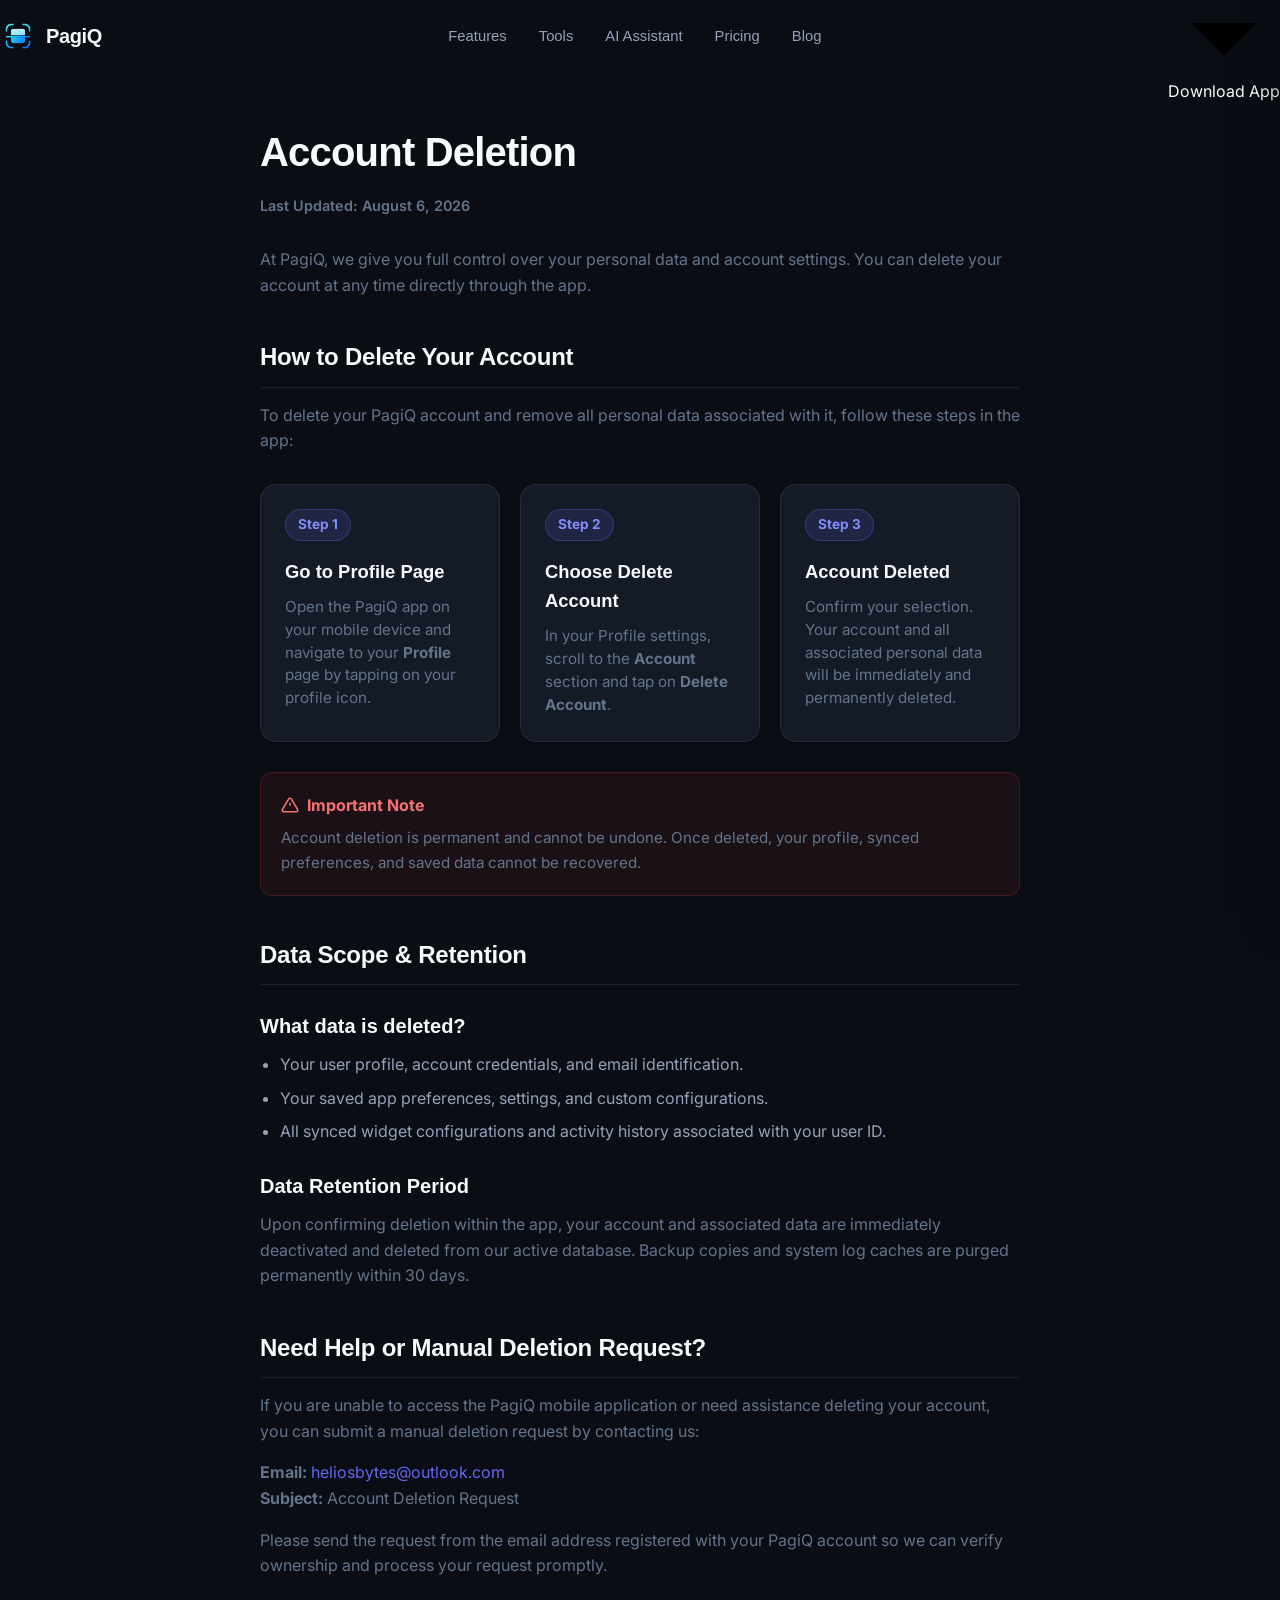
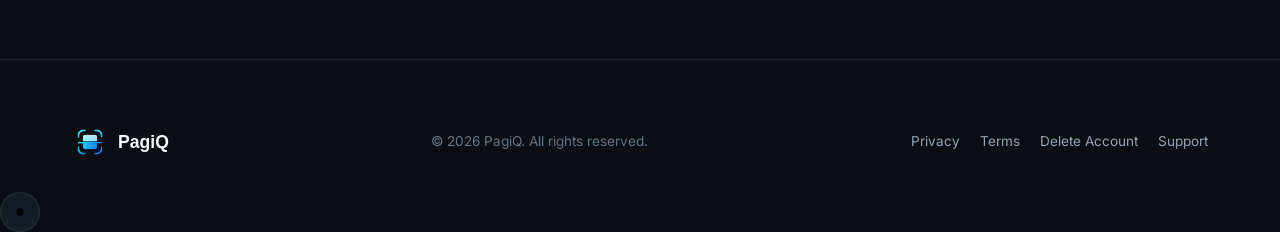
==== account-deletion.html @ 46e9782e "feat: update landing page CTA links to Google Play and add coming soon placeholder for App Store" ====
<!DOCTYPE html>
<html lang="en" class="dark">

<head>
  <meta charset="UTF-8" />
  <meta name="viewport" content="width=device-width, initial-scale=1.0" />
  <title>Account Deletion — PagiQ</title>
  <link rel="icon" href="favicon.ico" />
  <link rel="apple-touch-icon" href="pagiq_logo.png" />
  <link rel="preconnect" href="https://fonts.googleapis.com" />
  <link rel="preconnect" href="https://fonts.gstatic.com" crossorigin />
  <link href="https://fonts.googleapis.com/css2?family=Inter:wght@400;500;600;700;800&display=swap" rel="stylesheet" />
  <link rel="stylesheet" href="styles.css" />
  <style>
    .legal-container {
      max-width: 800px;
      margin: 120px auto 80px;
      padding: 0 20px;
    }

    .legal-container h1 {
      font-size: 2.5rem;
      margin-bottom: 10px;
      color: var(--text-dark, var(--text));
    }

    .legal-container p.updated {
      color: var(--text-muted, var(--text-secondary));
      font-size: 0.9rem;
      margin-bottom: 30px;
    }

    .legal-container h2 {
      font-size: 1.5rem;
      margin-top: 40px;
      margin-bottom: 15px;
      color: var(--text-dark, var(--text));
      border-bottom: 1px solid var(--border);
      padding-bottom: 10px;
    }

    .legal-container h3 {
      font-size: 1.25rem;
      margin-top: 25px;
      margin-bottom: 10px;
      color: var(--text-dark, var(--text));
    }

    .legal-container p {
      margin-bottom: 16px;
      color: var(--text-muted, var(--text-secondary));
      line-height: 1.6;
    }

    .legal-container ul {
      margin-bottom: 16px;
      padding-left: 20px;
      color: var(--text-muted, var(--text-secondary));
      line-height: 1.6;
    }

    .legal-container li {
      margin-bottom: 8px;
    }

    .legal-container a {
      color: #6366f1;
      text-decoration: none;
    }

    .legal-container a:hover {
      text-decoration: underline;
    }

    /* Steps Cards */
    .steps-grid {
      display: grid;
      grid-template-columns: 1fr;
      gap: 20px;
      margin: 30px 0;
    }

    @media (min-width: 640px) {
      .steps-grid {
        grid-template-columns: repeat(3, 1fr);
      }
    }

    .step-card {
      background: var(--bg-card);
      border: 1px solid var(--border);
      border-radius: 16px;
      padding: 24px;
      position: relative;
      transition: transform 0.2s ease, border-color 0.2s ease;
    }

    .step-card:hover {
      transform: translateY(-2px);
      border-color: rgba(99, 102, 241, 0.4);
    }

    .step-number {
      display: inline-flex;
      align-items: center;
      justify-content: center;
      background: rgba(99, 102, 241, 0.15);
      color: #818cf8;
      font-weight: 700;
      font-size: 0.85rem;
      padding: 4px 12px;
      border-radius: 20px;
      margin-bottom: 16px;
      border: 1px solid rgba(99, 102, 241, 0.3);
    }

    .step-card h3 {
      font-size: 1.15rem;
      margin-top: 0;
      margin-bottom: 10px;
    }

    .step-card p {
      font-size: 0.95rem;
      margin-bottom: 0;
      line-height: 1.5;
    }

    .notice-box {
      background: rgba(239, 68, 68, 0.08);
      border: 1px solid rgba(239, 68, 68, 0.2);
      border-radius: 12px;
      padding: 20px;
      margin: 25px 0;
    }

    .notice-box h4 {
      color: #f87171;
      font-size: 1rem;
      margin-bottom: 8px;
      display: flex;
      align-items: center;
      gap: 8px;
    }

    .notice-box p {
      margin-bottom: 0;
      font-size: 0.95rem;
    }
  </style>
</head>

<body>

  <!-- NAVBAR -->
  <header class="navbar" id="navbar">
    <nav class="navbar-inner">
      <a href="index.html" class="logo">
        <img src="pagiq_logo.png" alt="PagiQ Logo" class="logo-icon"
          style="width: 36px; height: 36px; border-radius: 10px;">
        <span>PagiQ</span>
      </a>
      <ul class="nav-links">
        <li><a href="index.html#features">Features</a></li>
        <li><a href="index.html#tools">Tools</a></li>
        <li><a href="index.html#ai-assistant">AI Assistant</a></li>
        <li><a href="index.html#pricing">Pricing</a></li>
        <li><a href="index.html#blog">Blog</a></li>
      </ul>
      <div class="nav-right">
        <a href="https://play.google.com/store/apps/details?id=com.pagiq.workspace" target="_blank"
          rel="noopener noreferrer" class="btn-download">
          <svg viewBox="0 0 24 24" class="icon">
            <line x1="12" y1="5" x2="12" y2="19" />
            <polyline points="5 12 12 19 19 12" />
          </svg>
          Download App
        </a>
        <button class="hamburger" id="hamburger" aria-label="Open menu">
          <svg viewBox="0 0 24 24" class="icon">
            <line x1="3" y1="6" x2="21" y2="6" />
            <line x1="3" y1="12" x2="21" y2="12" />
            <line x1="3" y1="18" x2="21" y2="18" />
          </svg>
        </button>
      </div>
    </nav>
  </header>

  <!-- Mobile Drawer -->
  <div class="drawer-overlay" id="drawerOverlay"></div>
  <div class="drawer" id="drawer">
    <div class="drawer-header">
      <div class="drawer-logo">
        <img src="pagiq_logo.png" alt="PagiQ Logo" class="logo-icon"
          style="width: 28px; height: 28px; border-radius: 8px;">
      </div>
      <button class="drawer-close" id="drawerClose" aria-label="Close menu">
        <svg viewBox="0 0 24 24" class="icon">
          <line x1="18" y1="6" x2="6" y2="18" />
          <line x1="6" y1="6" x2="18" y2="18" />
        </svg>
      </button>
    </div>
    <div class="drawer-divider"></div>
    <div class="drawer-links">
      <a href="index.html#features">Features</a>
      <a href="index.html#tools">Tools</a>
      <a href="index.html#ai-assistant">AI Assistant</a>
      <a href="index.html#pricing">Pricing</a>
      <a href="index.html#blog">Blog</a>
    </div>
    <div class="drawer-divider"></div>
    <div class="drawer-cta">
      <a href="https://play.google.com/store/apps/details?id=com.pagiq.workspace" target="_blank"
        rel="noopener noreferrer" class="btn-download">
        <svg viewBox="0 0 24 24" class="icon">
          <line x1="12" y1="5" x2="12" y2="19" />
          <polyline points="5 12 12 19 19 12" />
        </svg>
        Download App
      </a>
    </div>
  </div>

  <main>
    <section class="legal-container">
      <h1>Account Deletion</h1>
      <p class="updated">Last Updated: August 6, 2026</p>

      <p>At PagiQ, we give you full control over your personal data and account settings. You can delete your account at
        any time directly through the app.</p>

      <h2>How to Delete Your Account</h2>
      <p>To delete your PagiQ account and remove all personal data associated with it, follow these steps in the app:
      </p>

      <div class="steps-grid">
        <div class="step-card">
          <div class="step-number">Step 1</div>
          <h3>Go to Profile Page</h3>
          <p>Open the PagiQ app on your mobile device and navigate to your <strong>Profile</strong> page by tapping on
            your profile icon.</p>
        </div>

        <div class="step-card">
          <div class="step-number">Step 2</div>
          <h3>Choose Delete Account</h3>
          <p>In your Profile settings, scroll to the <strong>Account</strong> section and tap on <strong>Delete
              Account</strong>.</p>
        </div>

        <div class="step-card">
          <div class="step-number">Step 3</div>
          <h3>Account Deleted</h3>
          <p>Confirm your selection. Your account and all associated personal data will be immediately and permanently
            deleted.</p>
        </div>
      </div>

      <div class="notice-box">
        <h4>
          <svg width="18" height="18" viewBox="0 0 24 24" fill="none" stroke="currentColor" stroke-width="2">
            <path d="M10.29 3.86L1.82 18a2 2 0 0 0 1.71 3h16.94a2 2 0 0 0 1.71-3L13.71 3.86a2 2 0 0 0-3.42 0z" />
            <line x1="12" y1="9" x2="12" y2="13" />
            <line x1="12" y1="17" x2="12.01" y2="17" />
          </svg>
          Important Note
        </h4>
        <p>Account deletion is permanent and cannot be undone. Once deleted, your profile, synced preferences, and saved
          data cannot be recovered.</p>
      </div>

      <h2>Data Scope & Retention</h2>
      <h3>What data is deleted?</h3>
      <ul>
        <li>Your user profile, account credentials, and email identification.</li>
        <li>Your saved app preferences, settings, and custom configurations.</li>
        <li>All synced widget configurations and activity history associated with your user ID.</li>
      </ul>

      <h3>Data Retention Period</h3>
      <p>Upon confirming deletion within the app, your account and associated data are immediately deactivated and
        deleted from our active database. Backup copies and system log caches are purged permanently within 30 days.</p>

      <h2>Need Help or Manual Deletion Request?</h2>
      <p>If you are unable to access the PagiQ mobile application or need assistance deleting your account, you can
        submit a manual deletion request by contacting us:</p>
      <p><strong>Email:</strong> <a href="mailto:heliosbytes@outlook.com">heliosbytes@outlook.com</a><br>
        <strong>Subject:</strong> Account Deletion Request
      </p>
      <p>Please send the request from the email address registered with your PagiQ account so we can verify ownership
        and process your request promptly.</p>
    </section>
  </main>

  <!-- FOOTER -->
  <footer class="footer">
    <div class="container footer-inner">
      <div class="footer-left">
        <img src="pagiq_logo.png" alt="PagiQ" style="height: 36px; width: auto;" />
        <span>PagiQ</span>
      </div>
      <p class="footer-copy">&copy; 2026 PagiQ. All rights reserved.</p>
      <div class="footer-links">
        <a href="privacy.html">Privacy</a>
        <a href="terms.html">Terms</a>
        <a href="account-deletion.html">Delete Account</a>
        <a href="#">Support</a>
      </div>
    </div>
  </footer>

  <!-- THEME TOGGLE -->
  <button class="theme-toggle" id="themeToggle" aria-label="Toggle dark mode">
    <svg id="themeIcon" viewBox="0 0 24 24" class="icon" style="color:#f59e0b">
      <circle cx="12" cy="12" r="5" />
      <line x1="12" y1="1" x2="12" y2="3" />
      <line x1="12" y1="21" x2="12" y2="23" />
      <line x1="4.22" y1="4.22" x2="5.64" y2="5.64" />
      <line x1="18.36" y1="18.36" x2="19.78" y2="19.78" />
      <line x1="1" y1="12" x2="3" y2="12" />
      <line x1="21" y1="12" x2="23" y2="12" />
      <line x1="4.22" y1="19.78" x2="5.64" y2="18.36" />
      <line x1="18.36" y1="5.64" x2="19.78" y2="4.22" />
    </svg>
  </button>

  <script src="script.js"></script>
</body>

</html>
---- styles.css ----
/* ================================================================
   PAGIQ — DESIGN SYSTEM & TOKENS
   Inspired by Notion, Linear, Arc & Apple
   Simple. Powerful. Private. Intelligent.
   ================================================================ */

:root {
  /* Typography */
  --font-display: 'Plus Jakarta Sans', -apple-system, BlinkMacSystemFont, 'Segoe UI', Roboto, sans-serif;
  --font-body: 'Inter', -apple-system, BlinkMacSystemFont, 'Segoe UI', Roboto, sans-serif;

  /* Light Theme Palette (Default) */
  --bg: #FFFFFF;
  --bg-subtle: #F8FAFC;
  --bg-card: #FFFFFF;
  --bg-card-hover: #F8FAFC;
  --bg-tint: #F1F5F9;
  --bg-pill: #EFF6FF;

  --text: #0F172A;
  --text-dark: #0F172A;
  --text-secondary: #64748B;
  --text-muted: #94A3B8;

  --border: rgba(15, 23, 42, 0.08);
  --border-strong: rgba(15, 23, 42, 0.14);
  --border-focus: #2563EB;

  /* Brand Accents */
  --primary: #2563EB;
  --brand-primary: #2563EB;
  --brand-secondary: #3B82F6;
  --brand-light: #EFF6FF;
  --brand-glow: rgba(37, 99, 235, 0.16);

  /* Status / Accents */
  --accent-green: #059669;
  --accent-green-bg: #ECFDF5;
  --accent-amber: #D97706;
  --accent-amber-bg: #FEF3C7;
  --accent-purple: #9333EA;
  --accent-purple-bg: #F3E8FF;
  --accent-red: #DC2626;
  --accent-red-bg: #FEE2E2;

  --nav-bg: rgba(255, 255, 255, 0.85);
  --shadow-sm: 0 1px 2px 0 rgba(15, 23, 42, 0.05);
  --shadow-md: 0 4px 16px -2px rgba(15, 23, 42, 0.08), 0 2px 6px -2px rgba(15, 23, 42, 0.04);
  --shadow-lg: 0 20px 40px -12px rgba(15, 23, 42, 0.12), 0 4px 12px -2px rgba(15, 23, 42, 0.06);
  --shadow-mockup: 0 30px 60px -15px rgba(37, 99, 235, 0.18), 0 16px 32px -10px rgba(15, 23, 42, 0.12);

  --radius-sm: 8px;
  --radius-md: 14px;
  --radius-lg: 20px;
  --radius-xl: 28px;
  --radius-full: 9999px;

  --transition-fast: 0.18s cubic-bezier(0.16, 1, 0.3, 1);
  --transition-normal: 0.3s cubic-bezier(0.16, 1, 0.3, 1);
}

/* Dark Theme Support */
html.dark {
  --bg: #0A0D14;
  --bg-subtle: #0F131C;
  --bg-card: #141A26;
  --bg-card-hover: #1A2232;
  --bg-tint: #111622;
  --bg-pill: #1E293B;

  --text: #F8FAFC;
  --text-dark: #F8FAFC;
  --text-secondary: #94A3B8;
  --text-muted: #64748B;

  --border: rgba(255, 255, 255, 0.08);
  --border-strong: rgba(255, 255, 255, 0.16);
  --border-focus: #3B82F6;

  --primary: #3B82F6;
  --brand-primary: #3B82F6;
  --brand-secondary: #60A5FA;
  --brand-light: rgba(59, 130, 246, 0.12);
  --brand-glow: rgba(59, 130, 246, 0.25);

  --nav-bg: rgba(10, 13, 20, 0.85);
  --shadow-sm: 0 1px 2px 0 rgba(0, 0, 0, 0.3);
  --shadow-md: 0 4px 20px -2px rgba(0, 0, 0, 0.45);
  --shadow-lg: 0 20px 45px -10px rgba(0, 0, 0, 0.6);
  --shadow-mockup: 0 35px 70px -15px rgba(0, 0, 0, 0.8), 0 0 40px rgba(59, 130, 246, 0.15);
}

/* ================================================================
   RESET & BASE
   ================================================================ */
*, *::before, *::after {
  box-sizing: border-box;
  margin: 0;
  padding: 0;
}

html {
  scroll-behavior: smooth;
  font-size: 16px;
  background-color: var(--bg);
  color: var(--text);
  transition: background-color var(--transition-normal), color var(--transition-normal);
  -webkit-font-smoothing: antialiased;
  -moz-osx-font-smoothing: grayscale;
}

body {
  font-family: var(--font-body);
  line-height: 1.6;
  overflow-x: hidden;
  background-color: var(--bg);
  color: var(--text);
  min-height: 100vh;
  display: flex;
  flex-direction: column;
}

a {
  color: inherit;
  text-decoration: none;
  transition: color var(--transition-fast);
}

button {
  font-family: inherit;
  cursor: pointer;
  border: none;
  background: none;
  outline: none;
}

img, svg {
  display: block;
  max-width: 100%;
}

ul {
  list-style: none;
}

/* ================================================================
   CONTAINER & SECTION COMMONS
   ================================================================ */
.container {
  width: 100%;
  max-width: 1200px;
  margin: 0 auto;
  padding: 0 24px;
}

@media (min-width: 768px) {
  .container {
    padding: 0 32px;
  }
}

.text-center {
  text-align: center;
}

.section {
  padding: 100px 0;
  position: relative;
}

.section-tint {
  background-color: var(--bg-subtle);
  border-top: 1px solid var(--border);
  border-bottom: 1px solid var(--border);
}

@media (max-width: 768px) {
  .section {
    padding: 64px 0;
  }
}

/* Section Header */
.section-header {
  max-width: 720px;
  margin: 0 auto 56px auto;
}

.section-badge {
  display: inline-flex;
  align-items: center;
  gap: 6px;
  padding: 6px 14px;
  border-radius: var(--radius-full);
  background: var(--brand-light);
  color: var(--brand-primary);
  font-family: var(--font-display);
  font-size: 0.8125rem;
  font-weight: 600;
  letter-spacing: 0.02em;
  margin-bottom: 16px;
  border: 1px solid rgba(37, 99, 235, 0.15);
}

.section-badge.badge-ai {
  background: rgba(147, 51, 234, 0.08);
  color: var(--accent-purple);
  border-color: rgba(147, 51, 234, 0.2);
}

.section-badge.badge-resume {
  background: rgba(37, 99, 235, 0.08);
  color: var(--brand-primary);
  border-color: rgba(37, 99, 235, 0.2);
}

.section-badge.badge-security {
  background: rgba(16, 185, 129, 0.08);
  color: var(--accent-green);
  border-color: rgba(16, 185, 129, 0.2);
}

.section-badge.badge-scanner {
  background: rgba(245, 158, 11, 0.08);
  color: var(--accent-amber);
  border-color: rgba(245, 158, 11, 0.2);
}

.section-badge.badge-privacy {
  background: rgba(37, 99, 235, 0.08);
  color: var(--brand-primary);
  border-color: rgba(37, 99, 235, 0.2);
}

.section-heading {
  font-family: var(--font-display);
  font-size: 2.25rem;
  font-weight: 700;
  line-height: 1.2;
  letter-spacing: -0.03em;
  color: var(--text);
  margin-bottom: 16px;
}

.section-subheading {
  font-size: 1.0625rem;
  color: var(--text-secondary);
  line-height: 1.6;
}

@media (min-width: 768px) {
  .section-heading {
    font-size: 2.75rem;
  }
  .section-subheading {
    font-size: 1.15rem;
  }
}

/* ================================================================
   BUTTONS
   ================================================================ */
.btn-primary {
  display: inline-flex;
  align-items: center;
  justify-content: center;
  gap: 8px;
  background-color: var(--brand-primary);
  color: #FFFFFF;
  font-family: var(--font-display);
  font-weight: 600;
  font-size: 0.95rem;
  padding: 12px 24px;
  border-radius: var(--radius-full);
  box-shadow: 0 4px 14px rgba(37, 99, 235, 0.35);
  transition: all var(--transition-fast);
  border: 1px solid rgba(255, 255, 255, 0.15);
}

.btn-primary:hover {
  background-color: #1D4ED8;
  box-shadow: 0 6px 20px rgba(37, 99, 235, 0.45);
  transform: translateY(-1px);
}

.btn-secondary {
  display: inline-flex;
  align-items: center;
  justify-content: center;
  gap: 8px;
  background-color: var(--bg-card);
  color: var(--text);
  font-family: var(--font-display);
  font-weight: 600;
  font-size: 0.95rem;
  padding: 12px 24px;
  border-radius: var(--radius-full);
  border: 1px solid var(--border-strong);
  box-shadow: var(--shadow-sm);
  transition: all var(--transition-fast);
}

.btn-secondary:hover {
  background-color: var(--bg-subtle);
  border-color: var(--brand-primary);
  color: var(--brand-primary);
  transform: translateY(-1px);
}

.btn-sm {
  padding: 8px 16px;
  font-size: 0.875rem;
}

.btn-lg {
  padding: 14px 28px;
  font-size: 1.05rem;
}

.btn-block {
  width: 100%;
}

.btn-icon {
  width: 18px;
  height: 18px;
}

/* ================================================================
   NAVBAR
   ================================================================ */
.navbar {
  position: fixed;
  top: 0;
  left: 0;
  right: 0;
  z-index: 100;
  height: 72px;
  background-color: transparent;
  transition: all var(--transition-normal);
}

.navbar.scrolled {
  background-color: var(--nav-bg);
  backdrop-filter: blur(16px);
  -webkit-backdrop-filter: blur(16px);
  border-bottom: 1px solid var(--border);
  box-shadow: var(--shadow-sm);
}

.navbar-inner {
  display: flex;
  align-items: center;
  justify-content: space-between;
  height: 100%;
}

.logo {
  display: flex;
  align-items: center;
  gap: 10px;
  font-family: var(--font-display);
  font-weight: 800;
  font-size: 1.25rem;
  letter-spacing: -0.02em;
  color: var(--text);
}

.logo-img {
  border-radius: 9px;
  box-shadow: var(--shadow-sm);
}

.nav-links {
  display: none;
  align-items: center;
  gap: 32px;
}

@media (min-width: 900px) {
  .nav-links {
    display: flex;
  }
}

.nav-links a {
  font-family: var(--font-display);
  font-size: 0.925rem;
  font-weight: 500;
  color: var(--text-secondary);
  transition: color var(--transition-fast);
}

.nav-links a:hover {
  color: var(--brand-primary);
}

.nav-right {
  display: flex;
  align-items: center;
  gap: 12px;
}

.theme-toggle {
  display: flex;
  align-items: center;
  justify-content: center;
  width: 40px;
  height: 40px;
  border-radius: var(--radius-full);
  color: var(--text-secondary);
  border: 1px solid var(--border);
  background: var(--bg-card);
  transition: all var(--transition-fast);
}

.theme-toggle:hover {
  color: var(--text);
  border-color: var(--border-strong);
  background: var(--bg-subtle);
}

.theme-toggle .icon {
  width: 18px;
  height: 18px;
}

.hamburger {
  display: flex;
  align-items: center;
  justify-content: center;
  width: 40px;
  height: 40px;
  border-radius: var(--radius-full);
  color: var(--text);
  border: 1px solid var(--border);
  background: var(--bg-card);
}

@media (min-width: 900px) {
  .hamburger {
    display: none;
  }
}

.hamburger .icon {
  width: 20px;
  height: 20px;
}

/* Mobile Drawer */
.drawer-overlay {
  position: fixed;
  inset: 0;
  background: rgba(15, 23, 42, 0.5);
  backdrop-filter: blur(4px);
  z-index: 150;
  opacity: 0;
  pointer-events: none;
  transition: opacity var(--transition-normal);
}

.drawer-overlay.open {
  opacity: 1;
  pointer-events: auto;
}

.drawer {
  position: fixed;
  top: 0;
  right: 0;
  bottom: 0;
  width: 320px;
  max-width: 85vw;
  background-color: var(--bg-card);
  z-index: 160;
  transform: translateX(100%);
  transition: transform var(--transition-normal);
  display: flex;
  flex-direction: column;
  padding: 24px;
  box-shadow: var(--shadow-lg);
  border-left: 1px solid var(--border);
}

.drawer.open {
  transform: translateX(0);
}

.drawer-header {
  display: flex;
  align-items: center;
  justify-content: space-between;
  margin-bottom: 32px;
}

.drawer-logo {
  display: flex;
  align-items: center;
  gap: 8px;
  font-family: var(--font-display);
  font-weight: 700;
  font-size: 1.15rem;
}

.drawer-close {
  display: flex;
  align-items: center;
  justify-content: center;
  width: 36px;
  height: 36px;
  border-radius: var(--radius-full);
  border: 1px solid var(--border);
  color: var(--text-secondary);
}

.drawer-links {
  display: flex;
  flex-direction: column;
  gap: 16px;
  flex: 1;
}

.drawer-links a {
  font-family: var(--font-display);
  font-size: 1.05rem;
  font-weight: 600;
  color: var(--text);
  padding: 8px 0;
  border-bottom: 1px solid var(--border);
}

.drawer-footer {
  margin-top: auto;
  padding-top: 16px;
}

/* ================================================================
   1 & 2. HERO SECTION
   ================================================================ */
.hero {
  padding-top: 130px;
  padding-bottom: 80px;
  position: relative;
  overflow: hidden;
  text-align: center;
}

.hero-atmosphere {
  position: absolute;
  inset: 0;
  pointer-events: none;
  overflow: hidden;
  z-index: 0;
}

.glow-orb {
  position: absolute;
  border-radius: 50%;
  filter: blur(120px);
  opacity: 0.6;
}

.glow-orb-1 {
  width: 600px;
  height: 450px;
  top: -100px;
  left: 50%;
  transform: translateX(-50%);
  background: radial-gradient(circle, rgba(37, 99, 235, 0.18) 0%, rgba(59, 130, 246, 0.05) 70%, transparent 100%);
}

.glow-orb-2 {
  width: 400px;
  height: 300px;
  top: 150px;
  left: 60%;
  background: radial-gradient(circle, rgba(147, 51, 234, 0.1) 0%, transparent 70%);
}

.hero-grid-pattern {
  position: absolute;
  inset: 0;
  background-image: radial-gradient(rgba(15, 23, 42, 0.06) 1px, transparent 1px);
  background-size: 32px 32px;
  mask-image: radial-gradient(ellipse 60% 50% at 50% 30%, #000 70%, transparent 100%);
  -webkit-mask-image: radial-gradient(ellipse 60% 50% at 50% 30%, #000 70%, transparent 100%);
}

html.dark .hero-grid-pattern {
  background-image: radial-gradient(rgba(255, 255, 255, 0.08) 1px, transparent 1px);
}

.hero-container {
  position: relative;
  z-index: 1;
  display: flex;
  flex-direction: column;
  align-items: center;
}

/* Hero Badge */
.hero-badge {
  display: inline-flex;
  align-items: center;
  gap: 8px;
  padding: 6px 14px;
  background: var(--bg-card);
  border: 1px solid var(--border-strong);
  border-radius: var(--radius-full);
  box-shadow: var(--shadow-sm);
  margin-bottom: 24px;
}

.badge-icon-img {
  border-radius: 4px;
}

.badge-brand {
  font-family: var(--font-display);
  font-weight: 700;
  font-size: 0.85rem;
  color: var(--text);
}

.badge-dot {
  width: 4px;
  height: 4px;
  border-radius: 50%;
  background-color: var(--text-muted);
}

.badge-tag {
  font-size: 0.8rem;
  font-weight: 600;
  color: var(--brand-primary);
}

/* Hero Title & Pill */
.hero-title {
  font-family: var(--font-display);
  font-size: 2.75rem;
  font-weight: 800;
  line-height: 1.15;
  letter-spacing: -0.04em;
  color: var(--text);
  max-width: 860px;
  margin-bottom: 20px;
}

@media (min-width: 768px) {
  .hero-title {
    font-size: 4.25rem;
  }
}

.hero-pill {
  display: inline-flex;
  align-items: center;
  gap: 8px;
  padding: 2px 18px;
  border-radius: var(--radius-full);
  background-color: var(--brand-light);
  color: var(--brand-primary);
  border: 1.5px solid rgba(37, 99, 235, 0.25);
  box-shadow: 0 0 25px rgba(37, 99, 235, 0.2);
  vertical-align: baseline;
  transition: all var(--transition-fast);
}

.hero-pill-dot {
  width: 8px;
  height: 8px;
  border-radius: 50%;
  background-color: var(--brand-primary);
  box-shadow: 0 0 10px var(--brand-primary);
  animation: pulseDot 2s infinite ease-in-out;
}

@keyframes pulseDot {
  0%, 100% { transform: scale(1); opacity: 1; }
  50% { transform: scale(1.3); opacity: 0.6; }
}

#heroPillText {
  display: inline-block;
  transition: transform 0.25s ease, opacity 0.25s ease;
}

.hero-subtitle {
  font-size: 1.125rem;
  line-height: 1.6;
  color: var(--text-secondary);
  max-width: 680px;
  margin-bottom: 36px;
}

@media (min-width: 768px) {
  .hero-subtitle {
    font-size: 1.25rem;
  }
}

/* Feature Badge Row (7 circular badges) */
.hero-badges-row {
  display: flex;
  align-items: center;
  justify-content: center;
  flex-wrap: wrap;
  gap: 18px;
  margin-bottom: 40px;
}

@media (min-width: 768px) {
  .hero-badges-row {
    gap: 28px;
  }
}

.hero-feature-item {
  display: flex;
  flex-direction: column;
  align-items: center;
  gap: 8px;
  transition: transform var(--transition-fast);
}

.hero-feature-item:hover {
  transform: translateY(-3px);
}

.hero-feature-circle {
  width: 52px;
  height: 52px;
  border-radius: 50%;
  background-color: var(--bg-card);
  border: 1px solid var(--border-strong);
  display: flex;
  align-items: center;
  justify-content: center;
  color: var(--text);
  box-shadow: var(--shadow-sm);
  transition: all var(--transition-fast);
}

.hero-feature-item:hover .hero-feature-circle {
  border-color: var(--brand-primary);
  color: var(--brand-primary);
  box-shadow: 0 4px 16px rgba(37, 99, 235, 0.2);
}

.hero-feature-circle svg {
  width: 22px;
  height: 22px;
}

.hero-feature-label {
  font-family: var(--font-display);
  font-size: 0.8rem;
  font-weight: 600;
  color: var(--text-secondary);
}

/* Hero Actions & Store Badges */
.hero-actions {
  display: flex;
  flex-direction: column;
  align-items: center;
  gap: 24px;
  margin-bottom: 60px;
}

.cta-button-group {
  display: flex;
  align-items: center;
  flex-wrap: wrap;
  justify-content: center;
  gap: 16px;
}

.store-badge-strip {
  display: flex;
  align-items: center;
  gap: 16px;
}

.store-badge-pill {
  display: inline-flex;
  align-items: center;
  gap: 10px;
  background-color: #0F172A;
  color: #FFFFFF;
  padding: 8px 18px;
  border-radius: var(--radius-full);
  border: 1px solid rgba(255, 255, 255, 0.15);
  box-shadow: var(--shadow-sm);
  transition: all var(--transition-fast);
}

.store-badge-pill:hover {
  background-color: #1E293B;
  transform: translateY(-1px);
  box-shadow: var(--shadow-md);
}

.store-badge-pill.light {
  background-color: #FFFFFF;
  color: #0F172A;
  border-color: rgba(15, 23, 42, 0.1);
}

.store-badge-pill.light:hover {
  background-color: #F8FAFC;
  transform: translateY(-1px);
}

.store-svg {
  width: 22px;
  height: 22px;
}

.store-badge-text {
  display: flex;
  flex-direction: column;
  text-align: left;
  line-height: 1.1;
}

.store-sub {
  font-size: 0.65rem;
  opacity: 0.8;
  text-transform: uppercase;
  letter-spacing: 0.04em;
}

.store-main {
  font-family: var(--font-display);
  font-size: 0.875rem;
  font-weight: 700;
}

/* ================================================================
   CENTERPIECE: MOBILE PHONE UI MOCKUP
   ================================================================ */
.hero-mockup-wrapper {
  position: relative;
  width: 100%;
  max-width: 900px;
  display: flex;
  justify-content: center;
  margin-top: 10px;
}

/* Floating Badges Around Phone */
.floating-card {
  position: absolute;
  display: none;
  align-items: center;
  gap: 12px;
  padding: 12px 18px;
  background: rgba(255, 255, 255, 0.88);
  backdrop-filter: blur(16px);
  -webkit-backdrop-filter: blur(16px);
  border: 1px solid var(--border-strong);
  border-radius: var(--radius-lg);
  box-shadow: var(--shadow-lg);
  z-index: 10;
  text-align: left;
  animation: floatCard 4s ease-in-out infinite alternate;
}

html.dark .floating-card {
  background: rgba(20, 26, 38, 0.88);
}

@media (min-width: 960px) {
  .floating-card {
    display: flex;
  }
}

.floating-card-left {
  top: 120px;
  left: 20px;
}

.floating-card-right {
  top: 240px;
  right: 20px;
  animation-delay: -2s;
}

@keyframes floatCard {
  0% { transform: translateY(0); }
  100% { transform: translateY(-8px); }
}

.floating-card-icon {
  width: 38px;
  height: 38px;
  border-radius: 10px;
  display: flex;
  align-items: center;
  justify-content: center;
}

.floating-title {
  font-family: var(--font-display);
  font-size: 0.825rem;
  font-weight: 700;
  color: var(--text);
}

.floating-desc {
  font-size: 0.775rem;
  color: var(--text-secondary);
}

/* Authentic iPhone Frame */
.phone-stage {
  position: relative;
  z-index: 5;
  perspective: 1000px;
}

.iphone-shell {
  width: 330px;
  height: 680px;
  background: #1C1E24;
  border-radius: 54px;
  padding: 10px;
  position: relative;
  box-shadow: var(--shadow-mockup);
  border: 4px solid #333842;
}

@media (min-width: 480px) {
  .iphone-shell {
    width: 360px;
    height: 730px;
  }
}

/* Hardware Buttons */
.iphone-button {
  position: absolute;
  background: #333842;
  border-radius: 2px;
}

.iphone-button.vol-up {
  left: -7px;
  top: 140px;
  width: 3px;
  height: 45px;
}

.iphone-button.vol-down {
  left: -7px;
  top: 200px;
  width: 3px;
  height: 45px;
}

.iphone-button.power {
  right: -7px;
  top: 160px;
  width: 3px;
  height: 65px;
}

.iphone-bezel-inner {
  width: 100%;
  height: 100%;
  background: #000000;
  border-radius: 46px;
  padding: 2px;
  position: relative;
  overflow: hidden;
}

.iphone-screen-surface {
  width: 100%;
  height: 100%;
  background: #F8FAFC;
  border-radius: 44px;
  overflow: hidden;
  display: flex;
  flex-direction: column;
  position: relative;
  color: #0F172A;
  text-align: left;
}

html.dark .iphone-screen-surface {
  background: #0B0E17;
  color: #F8FAFC;
}

/* iOS Status Bar */
.mobile-statusbar {
  height: 42px;
  padding: 0 20px;
  display: flex;
  align-items: center;
  justify-content: space-between;
  font-size: 0.75rem;
  font-weight: 600;
  position: relative;
  z-index: 20;
}

.mobile-time {
  font-family: var(--font-display);
}

.dynamic-island {
  position: absolute;
  top: 8px;
  left: 50%;
  transform: translateX(-50%);
  width: 95px;
  height: 24px;
  background: #000000;
  border-radius: 20px;
  display: flex;
  align-items: center;
  justify-content: space-between;
  padding: 0 10px;
}

.island-camera {
  width: 10px;
  height: 10px;
  border-radius: 50%;
  background: #0a1128;
  border: 1px solid rgba(255, 255, 255, 0.15);
}

.island-indicator {
  width: 7px;
  height: 7px;
  border-radius: 50%;
  background: #000000;
}

.mobile-status-icons {
  display: flex;
  align-items: center;
  gap: 6px;
}

.icon-stat {
  width: 14px;
  height: 10px;
}

.battery-pill {
  width: 20px;
  height: 10px;
  border: 1.2px solid currentColor;
  border-radius: 3px;
  padding: 1px;
}

.battery-level {
  width: 80%;
  height: 100%;
  background: #10B981;
  border-radius: 1px;
}

/* Mobile App Inner Header */
.app-header {
  padding: 4px 18px 10px 18px;
  display: flex;
  align-items: center;
  justify-content: space-between;
}

.app-header-left {
  display: flex;
  align-items: center;
  gap: 10px;
}

.app-brand-logo {
  border-radius: 6px;
}

.app-brand-title {
  font-family: var(--font-display);
  font-size: 0.95rem;
  font-weight: 700;
  line-height: 1.1;
}

.app-brand-sub {
  font-size: 0.675rem;
  color: #64748B;
}

.app-header-actions {
  display: flex;
  align-items: center;
  gap: 8px;
}

.app-badge-credits {
  display: flex;
  align-items: center;
  gap: 5px;
  background: #EFF6FF;
  color: #2563EB;
  font-size: 0.675rem;
  font-weight: 700;
  padding: 4px 9px;
  border-radius: 99px;
  border: 1px solid rgba(37, 99, 235, 0.2);
}

html.dark .app-badge-credits {
  background: rgba(37, 99, 235, 0.15);
}

.credit-dot {
  width: 5px;
  height: 5px;
  border-radius: 50%;
  background: #2563EB;
}

.app-user-avatar {
  width: 28px;
  height: 28px;
  border-radius: 50%;
  background: #E2E8F0;
  display: flex;
  align-items: center;
  justify-content: center;
  color: #475569;
}

html.dark .app-user-avatar {
  background: #1E293B;
  color: #94A3B8;
}

/* App Scroll Body */
.app-scroll-body {
  flex: 1;
  padding: 0 16px;
  overflow-y: auto;
  scrollbar-width: none;
}

.app-scroll-body::-webkit-scrollbar {
  display: none;
}

/* Scan Hero Card in App */
.app-scan-card {
  background: linear-gradient(135deg, #2563EB, #1D4ED8);
  color: #FFFFFF;
  border-radius: 18px;
  padding: 16px;
  position: relative;
  overflow: hidden;
  margin-bottom: 16px;
  box-shadow: 0 8px 20px rgba(37, 99, 235, 0.25);
}

.app-scan-badge {
  display: inline-flex;
  align-items: center;
  gap: 5px;
  font-size: 0.65rem;
  font-weight: 700;
  text-transform: uppercase;
  background: rgba(255, 255, 255, 0.2);
  padding: 3px 8px;
  border-radius: 99px;
  margin-bottom: 6px;
}

.app-scan-title {
  font-family: var(--font-display);
  font-size: 1.05rem;
  font-weight: 700;
  margin-bottom: 2px;
}

.app-scan-desc {
  font-size: 0.725rem;
  opacity: 0.9;
  margin-bottom: 12px;
}

.app-scan-btn {
  display: inline-flex;
  align-items: center;
  gap: 6px;
  background: #FFFFFF;
  color: #2563EB;
  font-size: 0.75rem;
  font-weight: 700;
  padding: 6px 14px;
  border-radius: 99px;
  box-shadow: 0 2px 6px rgba(0, 0, 0, 0.1);
}

/* Section Title Row in App */
.app-section-title-row {
  display: flex;
  align-items: center;
  justify-content: space-between;
  margin-bottom: 10px;
}

.app-section-heading {
  font-family: var(--font-display);
  font-size: 0.8rem;
  font-weight: 700;
  color: var(--text);
}

.app-section-link {
  font-size: 0.7rem;
  font-weight: 600;
  color: #2563EB;
}

/* Quick Actions Grid */
.app-quick-grid {
  display: grid;
  grid-template-columns: repeat(4, 1fr);
  gap: 8px;
  margin-bottom: 16px;
}

.app-tool-button {
  background: #FFFFFF;
  border: 1px solid rgba(15, 23, 42, 0.06);
  border-radius: 14px;
  padding: 10px 4px;
  display: flex;
  flex-direction: column;
  align-items: center;
  gap: 6px;
  box-shadow: var(--shadow-sm);
}

html.dark .app-tool-button {
  background: #141A26;
  border-color: rgba(255, 255, 255, 0.06);
}

.app-tool-icon-box {
  width: 34px;
  height: 34px;
  border-radius: 10px;
  display: flex;
  align-items: center;
  justify-content: center;
}

.app-tool-name {
  font-size: 0.65rem;
  font-weight: 600;
  text-align: center;
  color: var(--text);
}

/* AI Banner in App */
.app-ai-banner {
  background: linear-gradient(135deg, #1E1B4B 0%, #312E81 100%);
  color: #FFFFFF;
  border-radius: 16px;
  padding: 12px 14px;
  display: flex;
  align-items: center;
  justify-content: space-between;
  margin-bottom: 16px;
  border: 1px solid rgba(147, 51, 234, 0.3);
}

.app-ai-pill {
  font-size: 0.6rem;
  font-weight: 700;
  background: #4F46E5;
  padding: 2px 7px;
  border-radius: 99px;
  text-transform: uppercase;
}

.app-ai-headline {
  font-family: var(--font-display);
  font-size: 0.85rem;
  font-weight: 700;
  margin-top: 4px;
}

.app-ai-sub {
  font-size: 0.675rem;
  color: #C7D2FE;
}

.app-ai-badge-icon {
  width: 36px;
  height: 36px;
  border-radius: 50%;
  background: rgba(255, 255, 255, 0.15);
  display: flex;
  align-items: center;
  justify-content: center;
  color: #FCD34D;
}

/* Recent Documents in App */
.app-recent-list {
  display: flex;
  flex-direction: column;
  gap: 8px;
  margin-bottom: 16px;
}

.app-file-row {
  background: #FFFFFF;
  border: 1px solid rgba(15, 23, 42, 0.06);
  border-radius: 12px;
  padding: 10px 12px;
  display: flex;
  align-items: center;
  gap: 10px;
}

html.dark .app-file-row {
  background: #141A26;
  border-color: rgba(255, 255, 255, 0.06);
}

.app-file-icon {
  width: 32px;
  height: 32px;
  border-radius: 8px;
  background: #F1F5F9;
  display: flex;
  align-items: center;
  justify-content: center;
}

html.dark .app-file-icon {
  background: #1E293B;
}

.app-file-details {
  flex: 1;
  min-width: 0;
}

.app-file-name {
  font-size: 0.725rem;
  font-weight: 600;
  color: var(--text);
  white-space: nowrap;
  overflow: hidden;
  text-overflow: ellipsis;
}

.app-file-meta {
  font-size: 0.625rem;
  color: #64748B;
}

.app-file-tag {
  font-size: 0.6rem;
  font-weight: 700;
  padding: 2px 7px;
  border-radius: 99px;
  background: #EFF6FF;
  color: #2563EB;
}

/* Mobile Tab Bar */
.mobile-tabbar {
  height: 52px;
  background: #FFFFFF;
  border-top: 1px solid rgba(15, 23, 42, 0.08);
  display: flex;
  align-items: center;
  justify-content: space-around;
  padding: 0 8px;
  position: relative;
  z-index: 20;
}

html.dark .mobile-tabbar {
  background: #0F131C;
  border-top-color: rgba(255, 255, 255, 0.08);
}

.tab-item {
  display: flex;
  flex-direction: column;
  align-items: center;
  gap: 2px;
  font-size: 0.575rem;
  font-weight: 600;
  color: #94A3B8;
}

.tab-item.active {
  color: #2563EB;
}

.tab-item-scan {
  position: relative;
  top: -12px;
}

.tab-scan-fab {
  width: 44px;
  height: 44px;
  border-radius: 50%;
  background: #2563EB;
  display: flex;
  align-items: center;
  justify-content: center;
  box-shadow: 0 4px 12px rgba(37, 99, 235, 0.4);
  border: 3px solid #FFFFFF;
}

html.dark .tab-scan-fab {
  border-color: #0F131C;
}

.mobile-home-indicator {
  width: 130px;
  height: 4px;
  background: #0F172A;
  border-radius: 99px;
  position: absolute;
  bottom: 6px;
  left: 50%;
  transform: translateX(-50%);
  opacity: 0.3;
}

html.dark .mobile-home-indicator {
  background: #FFFFFF;
}

/* ================================================================
   3. TRUST & PRODUCT HIGHLIGHTS
   ================================================================ */
.trust-section {
  padding: 40px 0;
  border-top: 1px solid var(--border);
  border-bottom: 1px solid var(--border);
  background-color: var(--bg-subtle);
}

.trust-grid {
  display: grid;
  grid-template-columns: repeat(2, 1fr);
  gap: 24px;
}

@media (min-width: 768px) {
  .trust-grid {
    grid-template-columns: repeat(3, 1fr);
  }
}

@media (min-width: 1024px) {
  .trust-grid {
    grid-template-columns: repeat(5, 1fr);
  }
}

.trust-item {
  display: flex;
  align-items: flex-start;
  gap: 14px;
}

.trust-icon-box {
  width: 40px;
  height: 40px;
  border-radius: 12px;
  background: var(--bg-card);
  border: 1px solid var(--border-strong);
  display: flex;
  align-items: center;
  justify-content: center;
  color: var(--brand-primary);
  flex-shrink: 0;
  box-shadow: var(--shadow-sm);
}

.trust-icon-box svg {
  width: 20px;
  height: 20px;
}

.trust-title {
  font-family: var(--font-display);
  font-size: 1rem;
  font-weight: 700;
  color: var(--text);
  margin-bottom: 2px;
}

.trust-desc {
  font-size: 0.8125rem;
  color: var(--text-secondary);
  line-height: 1.4;
}

/* ================================================================
   4. 4 PILLARS GRID
   ================================================================ */
.pillars-grid {
  display: grid;
  grid-template-columns: 1fr;
  gap: 24px;
}

@media (min-width: 768px) {
  .pillars-grid {
    grid-template-columns: repeat(2, 1fr);
  }
}

.pillar-card {
  background-color: var(--bg-card);
  border: 1px solid var(--border);
  border-radius: var(--radius-xl);
  padding: 36px;
  box-shadow: var(--shadow-sm);
  transition: all var(--transition-normal);
  display: flex;
  flex-direction: column;
}

.pillar-card:hover {
  transform: translateY(-4px);
  border-color: var(--border-strong);
  box-shadow: var(--shadow-md);
}

.pillar-top {
  display: flex;
  align-items: center;
  justify-content: space-between;
  margin-bottom: 24px;
}

.pillar-icon-box {
  width: 52px;
  height: 52px;
  border-radius: 14px;
  display: flex;
  align-items: center;
  justify-content: center;
}

.pillar-icon-box svg {
  width: 26px;
  height: 26px;
}

.pillar-tag {
  font-family: var(--font-display);
  font-size: 0.75rem;
  font-weight: 700;
  color: var(--text-muted);
  text-transform: uppercase;
  letter-spacing: 0.05em;
}

.pillar-title {
  font-family: var(--font-display);
  font-size: 1.35rem;
  font-weight: 700;
  color: var(--text);
  margin-bottom: 12px;
  line-height: 1.3;
}

.pillar-desc {
  font-size: 0.95rem;
  color: var(--text-secondary);
  margin-bottom: 24px;
  line-height: 1.6;
}

.pillar-bullets {
  display: flex;
  flex-direction: column;
  gap: 10px;
  margin-top: auto;
}

.pillar-bullets li {
  display: flex;
  align-items: center;
  gap: 10px;
  font-size: 0.875rem;
  color: var(--text);
}

.bullet-check {
  display: inline-flex;
  align-items: center;
  justify-content: center;
  width: 20px;
  height: 20px;
  border-radius: 50%;
  background: var(--accent-green-bg);
  color: var(--accent-green);
  font-weight: 700;
  font-size: 0.75rem;
  flex-shrink: 0;
}

/* ================================================================
   5, 6, 8, 10. SPLIT FEATURE SHOWCASE SECTIONS
   ================================================================ */
.feature-split-layout {
  display: grid;
  grid-template-columns: 1fr;
  gap: 48px;
  align-items: center;
}

@media (min-width: 960px) {
  .feature-split-layout {
    grid-template-columns: 1.1fr 1fr;
    gap: 64px;
  }

  .feature-split-layout.reverse {
    grid-template-columns: 1fr 1.1fr;
  }

  .feature-split-layout.reverse .feature-split-text {
    order: 2;
  }

  .feature-split-layout.reverse .feature-split-visual {
    order: 1;
  }
}

.feature-split-title {
  font-family: var(--font-display);
  font-size: 2.25rem;
  font-weight: 800;
  letter-spacing: -0.03em;
  color: var(--text);
  margin-bottom: 16px;
  line-height: 1.2;
}

@media (min-width: 768px) {
  .feature-split-title {
    font-size: 2.85rem;
  }
}

.feature-split-lead {
  font-size: 1.1rem;
  color: var(--text-secondary);
  margin-bottom: 32px;
  line-height: 1.6;
}

.feature-check-list {
  display: flex;
  flex-direction: column;
  gap: 20px;
  margin-bottom: 36px;
}

.feature-check-item {
  display: flex;
  align-items: flex-start;
  gap: 14px;
}

.feature-check-icon {
  width: 24px;
  height: 24px;
  border-radius: 50%;
  background: var(--brand-light);
  color: var(--brand-primary);
  display: flex;
  align-items: center;
  justify-content: center;
  font-weight: 700;
  font-size: 0.8rem;
  flex-shrink: 0;
  margin-top: 2px;
}

.feature-check-item h4 {
  font-family: var(--font-display);
  font-size: 1rem;
  font-weight: 700;
  color: var(--text);
  margin-bottom: 3px;
}

.feature-check-item p {
  font-size: 0.875rem;
  color: var(--text-secondary);
  line-height: 1.5;
}

.feature-split-cta {
  display: flex;
  align-items: center;
  gap: 16px;
  flex-wrap: wrap;
}

.cta-note {
  font-size: 0.85rem;
  color: var(--text-muted);
  font-weight: 500;
}

/* Mobile Feature Showcase Frame */
.mobile-showcase-frame {
  width: 100%;
  max-width: 440px;
  margin: 0 auto;
}

.mobile-app-window {
  background: #FFFFFF;
  border: 1px solid var(--border-strong);
  border-radius: 36px;
  box-shadow: var(--shadow-lg);
  overflow: hidden;
  display: flex;
  flex-direction: column;
}

html.dark .mobile-app-window {
  background: #141A26;
}

.mobile-statusbar-mini {
  height: 32px;
  padding: 0 18px;
  display: flex;
  align-items: center;
  justify-content: space-between;
  font-size: 0.7rem;
  font-weight: 600;
  color: var(--text-muted);
  border-bottom: 1px solid var(--border);
}

.dynamic-island-mini {
  width: 60px;
  height: 16px;
  background: #000;
  border-radius: 12px;
}

/* AI Chat Screen Mockup */
.chat-mockup-header {
  padding: 12px 18px;
  display: flex;
  align-items: center;
  justify-content: space-between;
  border-bottom: 1px solid var(--border);
  background: var(--bg-card);
}

.chat-doc-info {
  display: flex;
  align-items: center;
  gap: 10px;
}

.chat-doc-icon {
  width: 32px;
  height: 32px;
  border-radius: 8px;
  background: #EFF6FF;
  display: flex;
  align-items: center;
  justify-content: center;
}

.chat-doc-title {
  font-family: var(--font-display);
  font-size: 0.85rem;
  font-weight: 700;
  color: var(--text);
}

.chat-doc-meta {
  font-size: 0.7rem;
  color: var(--text-secondary);
}

.chat-mode-pill {
  font-size: 0.65rem;
  font-weight: 700;
  background: rgba(37, 99, 235, 0.1);
  color: var(--brand-primary);
  padding: 3px 8px;
  border-radius: 99px;
}

.chat-stream {
  padding: 16px;
  display: flex;
  flex-direction: column;
  gap: 14px;
  background: var(--bg-subtle);
}

.chat-bubble {
  padding: 12px 16px;
  border-radius: 18px;
  font-size: 0.875rem;
  line-height: 1.5;
  max-width: 90%;
}

.chat-bubble-user {
  align-self: flex-end;
  background: var(--brand-primary);
  color: #FFFFFF;
  border-bottom-right-radius: 4px;
}

.chat-timestamp {
  display: block;
  font-size: 0.65rem;
  opacity: 0.7;
  text-align: right;
  margin-top: 4px;
}

.chat-bubble-ai {
  align-self: flex-start;
  background: var(--bg-card);
  border: 1px solid var(--border);
  color: var(--text);
  border-bottom-left-radius: 4px;
  box-shadow: var(--shadow-sm);
}

.ai-bubble-badge {
  display: inline-flex;
  align-items: center;
  gap: 5px;
  font-size: 0.65rem;
  font-weight: 700;
  color: var(--brand-primary);
  text-transform: uppercase;
  margin-bottom: 8px;
}

.ai-extracted-list {
  margin: 8px 0;
  display: flex;
  flex-direction: column;
  gap: 4px;
}

.ai-extracted-list li {
  font-size: 0.825rem;
  color: var(--text-secondary);
}

.ai-extracted-list strong {
  color: var(--text);
}

.ai-highlight-callout {
  background: var(--brand-light);
  border-left: 3px solid var(--brand-primary);
  padding: 6px 10px;
  border-radius: 4px;
  font-size: 0.8rem;
  margin-top: 8px;
}

.chat-citation-tag {
  display: flex;
  align-items: center;
  gap: 6px;
  font-size: 0.7rem;
  color: var(--text-muted);
  margin-top: 10px;
}

.quick-prompts-row {
  display: flex;
  gap: 8px;
  overflow-x: auto;
  padding: 4px 0;
  scrollbar-width: none;
}

.quick-prompt-pill {
  white-space: nowrap;
  font-size: 0.725rem;
  font-weight: 600;
  color: var(--brand-primary);
  background: var(--bg-card);
  border: 1px solid rgba(37, 99, 235, 0.2);
  padding: 6px 12px;
  border-radius: 99px;
  box-shadow: var(--shadow-sm);
}

.chat-input-bar {
  padding: 12px 16px;
  display: flex;
  align-items: center;
  justify-content: space-between;
  background: var(--bg-card);
  border-top: 1px solid var(--border);
}

.chat-input-placeholder {
  font-size: 0.8rem;
  color: var(--text-muted);
}

.chat-send-btn {
  width: 30px;
  height: 30px;
  border-radius: 50%;
  background: var(--brand-primary);
  display: flex;
  align-items: center;
  justify-content: center;
}

/* LaTeX Resume Section Styles */
.resume-workflow-steps {
  display: flex;
  flex-direction: column;
  gap: 16px;
  margin-bottom: 36px;
}

.resume-step-card {
  display: flex;
  align-items: flex-start;
  gap: 16px;
  background: var(--bg-card);
  padding: 16px;
  border-radius: var(--radius-md);
  border: 1px solid var(--border);
  box-shadow: var(--shadow-sm);
}

.step-num {
  width: 32px;
  height: 32px;
  border-radius: 8px;
  background: var(--brand-light);
  color: var(--brand-primary);
  display: flex;
  align-items: center;
  justify-content: center;
  font-family: var(--font-display);
  font-weight: 800;
  font-size: 0.85rem;
  flex-shrink: 0;
}

.resume-step-card h4 {
  font-family: var(--font-display);
  font-size: 0.95rem;
  font-weight: 700;
  color: var(--text);
  margin-bottom: 2px;
}

.resume-step-card p {
  font-size: 0.825rem;
  color: var(--text-secondary);
}

.resume-mockup-header {
  padding: 14px 18px;
  display: flex;
  align-items: center;
  justify-content: space-between;
  border-bottom: 1px solid var(--border);
}

.resume-score-pill {
  font-size: 0.675rem;
  font-weight: 700;
  color: #059669;
  background: #ECFDF5;
  padding: 2px 8px;
  border-radius: 99px;
  display: inline-block;
  margin-bottom: 2px;
}

.resume-mockup-title {
  font-family: var(--font-display);
  font-size: 0.9rem;
  font-weight: 700;
}

.resume-export-pill {
  display: flex;
  align-items: center;
  gap: 5px;
  background: var(--brand-primary);
  color: #fff;
  font-size: 0.75rem;
  font-weight: 600;
  padding: 6px 12px;
  border-radius: 99px;
}

.resume-step-indicator {
  display: flex;
  align-items: center;
  justify-content: center;
  gap: 6px;
  padding: 8px 16px;
  background: var(--bg-subtle);
  border-bottom: 1px solid var(--border);
  font-size: 0.675rem;
  font-weight: 600;
}

.step-pill {
  color: var(--text-muted);
}

.step-pill.done {
  color: #059669;
}

.step-pill.active {
  color: var(--brand-primary);
  font-weight: 700;
}

.resume-sheet-preview {
  padding: 18px;
  background: #FFFFFF;
  color: #0F172A;
  font-family: 'Times New Roman', serif;
}

html.dark .resume-sheet-preview {
  background: #0F131C;
  color: #E2E8F0;
}

.resume-name {
  text-align: center;
  font-size: 1.15rem;
  letter-spacing: 0.05em;
  margin-bottom: 2px;
}

.resume-contact {
  text-align: center;
  font-size: 0.65rem;
  color: #64748B;
  margin-bottom: 12px;
}

.resume-section-divider {
  border-bottom: 1px solid #0F172A;
  margin-bottom: 8px;
  font-size: 0.7rem;
  font-weight: bold;
  letter-spacing: 0.04em;
}

html.dark .resume-section-divider {
  border-bottom-color: #94A3B8;
}

.job-line-top {
  display: flex;
  justify-content: space-between;
  font-size: 0.75rem;
  margin-bottom: 6px;
}

.ai-bullet-comparison {
  background: #F8FAFC;
  border-radius: 8px;
  padding: 8px 10px;
  font-family: var(--font-body);
  display: flex;
  flex-direction: column;
  gap: 6px;
  margin-bottom: 12px;
  border: 1px solid #E2E8F0;
}

html.dark .ai-bullet-comparison {
  background: #1A2232;
  border-color: rgba(255, 255, 255, 0.08);
}

.bullet-before {
  font-size: 0.7rem;
  color: #64748B;
  text-decoration: line-through;
}

.bullet-tag-sub {
  font-weight: 600;
}

.bullet-after {
  font-size: 0.75rem;
  color: var(--text);
  font-weight: 500;
}

.bullet-tag-pro {
  display: inline-flex;
  align-items: center;
  gap: 3px;
  color: #2563EB;
  font-weight: 700;
}

.resume-skills-text {
  font-size: 0.7rem;
  line-height: 1.4;
}

/* ================================================================
   7. COMPRESSION SECTION
   ================================================================ */
.compression-showcase-box {
  background: var(--bg-card);
  border: 1px solid var(--border);
  border-radius: var(--radius-xl);
  padding: 40px;
  box-shadow: var(--shadow-md);
  max-width: 960px;
  margin: 0 auto;
}

@media (max-width: 640px) {
  .compression-showcase-box {
    padding: 24px 16px;
  }
}

.compression-header-stats {
  display: flex;
  align-items: center;
  justify-content: center;
  gap: 24px;
  margin-bottom: 36px;
  flex-wrap: wrap;
}

.stat-badge-original, .stat-badge-compressed {
  display: flex;
  flex-direction: column;
  align-items: center;
}

.stat-label {
  font-size: 0.8rem;
  color: var(--text-secondary);
  font-weight: 600;
  text-transform: uppercase;
  letter-spacing: 0.04em;
}

.stat-val {
  font-family: var(--font-display);
  font-size: 2.25rem;
  font-weight: 800;
  color: var(--text);
}

.stat-val.text-green {
  color: #059669;
}

.stat-arrow-indicator {
  display: flex;
  flex-direction: column;
  align-items: center;
  gap: 4px;
}

.reduction-pill {
  font-family: var(--font-display);
  font-size: 0.8rem;
  font-weight: 700;
  background: #ECFDF5;
  color: #059669;
  padding: 4px 12px;
  border-radius: 99px;
}

.compression-visual-grid {
  display: grid;
  grid-template-columns: 1fr;
  gap: 24px;
  margin-bottom: 36px;
}

@media (min-width: 768px) {
  .compression-visual-grid {
    grid-template-columns: 1fr 1fr;
  }
}

.compression-card {
  background: var(--bg-subtle);
  border: 1px solid var(--border);
  border-radius: var(--radius-lg);
  padding: 20px;
}

.compression-card.compressed-highlight {
  border-color: #059669;
  background: #F0FDF4;
}

html.dark .compression-card.compressed-highlight {
  background: rgba(5, 150, 105, 0.1);
}

.compression-card-badge {
  font-family: var(--font-display);
  font-size: 0.8rem;
  font-weight: 700;
  color: var(--text-secondary);
  margin-bottom: 14px;
}

.compression-card-badge.pro {
  color: #059669;
}

.pdf-page-mockup {
  background: #FFFFFF;
  border: 1px solid rgba(15, 23, 42, 0.08);
  border-radius: 12px;
  padding: 16px;
  box-shadow: var(--shadow-sm);
}

html.dark .pdf-page-mockup {
  background: #141A26;
}

.pdf-doc-bar {
  display: flex;
  align-items: center;
  gap: 8px;
  font-size: 0.75rem;
  font-weight: 600;
  margin-bottom: 16px;
  color: var(--text-secondary);
}

.pdf-doc-dot {
  width: 8px;
  height: 8px;
  border-radius: 50%;
  background: #EF4444;
}

.pdf-doc-dot.green {
  background: #10B981;
}

.pdf-doc-content {
  display: flex;
  flex-direction: column;
  gap: 8px;
  margin-bottom: 16px;
}

.mock-line {
  height: 6px;
  background: #E2E8F0;
  border-radius: 4px;
}

html.dark .mock-line {
  background: #242E42;
}

.mock-line.title {
  width: 50%;
  height: 10px;
  background: #CBD5E1;
}

.mock-line.w-90 { width: 90%; }
.mock-line.w-80 { width: 80%; }
.mock-line.w-75 { width: 75%; }
.mock-line.w-60 { width: 60%; }

.mock-image-block {
  height: 60px;
  background: #EFF6FF;
  border: 1px dashed #93C5FD;
  border-radius: 6px;
  display: flex;
  align-items: center;
  justify-content: center;
  font-size: 0.7rem;
  color: #2563EB;
  margin: 6px 0;
}

.mock-image-block.crisp {
  background: #ECFDF5;
  border-color: #6EE7B7;
  color: #059669;
}

.pdf-file-footer {
  font-size: 0.75rem;
  font-weight: 600;
  text-align: center;
}

.text-muted { color: var(--text-muted); }
.text-green { color: #059669; }

.compression-benefits-grid {
  display: grid;
  grid-template-columns: 1fr;
  gap: 20px;
}

@media (min-width: 768px) {
  .compression-benefits-grid {
    grid-template-columns: repeat(3, 1fr);
  }
}

.benefit-item {
  display: flex;
  align-items: flex-start;
  gap: 12px;
}

.benefit-icon {
  font-size: 1.25rem;
}

.benefit-item h4 {
  font-family: var(--font-display);
  font-size: 0.95rem;
  font-weight: 700;
  color: var(--text);
  margin-bottom: 2px;
}

.benefit-item p {
  font-size: 0.825rem;
  color: var(--text-secondary);
  line-height: 1.4;
}

/* ================================================================
   8. SIGNATURES & SECURITY VISUALS
   ================================================================ */
.sign-mockup-header {
  padding: 12px 18px;
  display: flex;
  align-items: center;
  justify-content: space-between;
  border-bottom: 1px solid var(--border);
}

.sign-shield-badge {
  display: flex;
  align-items: center;
  gap: 6px;
  font-family: var(--font-display);
  font-size: 0.85rem;
  font-weight: 700;
}

.sign-status-pill {
  font-size: 0.65rem;
  font-weight: 700;
  background: #ECFDF5;
  color: #059669;
  padding: 3px 8px;
  border-radius: 99px;
}

.sign-doc-sheet {
  padding: 20px;
  background: #FFFFFF;
  color: #0F172A;
}

html.dark .sign-doc-sheet {
  background: #141A26;
  color: #F8FAFC;
}

.sign-doc-heading {
  font-family: var(--font-display);
  font-size: 0.85rem;
  font-weight: 800;
  letter-spacing: 0.04em;
  margin-bottom: 8px;
}

.sign-doc-body {
  font-size: 0.775rem;
  color: var(--text-secondary);
  line-height: 1.5;
  margin-bottom: 16px;
}

.sign-signature-box {
  background: var(--bg-subtle);
  border: 1px dashed var(--brand-primary);
  border-radius: 12px;
  padding: 14px;
  margin-bottom: 16px;
  position: relative;
}

.signature-line-label {
  font-size: 0.65rem;
  text-transform: uppercase;
  font-weight: 700;
  color: var(--text-muted);
  letter-spacing: 0.04em;
  margin-bottom: 4px;
}

.drawn-signature-svg {
  display: flex;
  flex-direction: column;
  align-items: center;
}

.sig-path {
  width: 160px;
  height: 50px;
}

.sig-timestamp {
  font-size: 0.65rem;
  color: #059669;
  font-weight: 600;
  margin-top: 4px;
}

.sign-controls-row {
  display: flex;
  gap: 8px;
}

.sign-control-pill {
  flex: 1;
  text-align: center;
  font-size: 0.7rem;
  font-weight: 600;
  padding: 8px;
  border-radius: 8px;
  background: var(--bg-card);
  border: 1px solid var(--border);
  color: var(--text);
}

.sign-control-pill.active {
  background: var(--brand-primary);
  color: #FFFFFF;
  border-color: var(--brand-primary);
}

/* ================================================================
   9. COMPLETE 28+ TOOL CATALOG
   ================================================================ */
.tools-filter-wrapper {
  display: flex;
  flex-direction: column;
  align-items: center;
  gap: 20px;
  margin-bottom: 40px;
}

@media (min-width: 768px) {
  .tools-filter-wrapper {
    flex-direction: row;
    justify-content: space-between;
  }
}

.tools-tabs {
  display: flex;
  align-items: center;
  gap: 8px;
  flex-wrap: wrap;
  justify-content: center;
}

.tool-tab {
  font-family: var(--font-display);
  font-size: 0.875rem;
  font-weight: 600;
  color: var(--text-secondary);
  padding: 8px 16px;
  border-radius: var(--radius-full);
  background: var(--bg-card);
  border: 1px solid var(--border);
  transition: all var(--transition-fast);
}

.tool-tab:hover {
  color: var(--text);
  border-color: var(--border-strong);
}

.tool-tab.active {
  background: var(--brand-primary);
  color: #FFFFFF;
  border-color: var(--brand-primary);
  box-shadow: 0 4px 12px rgba(37, 99, 235, 0.3);
}

.tools-search-box {
  position: relative;
  width: 100%;
  max-width: 280px;
}

.search-icon {
  position: absolute;
  left: 14px;
  top: 50%;
  transform: translateY(-50%);
  width: 16px;
  height: 16px;
  color: var(--text-muted);
}

.tools-search-box input {
  width: 100%;
  padding: 10px 14px 10px 38px;
  border-radius: var(--radius-full);
  border: 1px solid var(--border-strong);
  background: var(--bg-card);
  color: var(--text);
  font-family: inherit;
  font-size: 0.875rem;
  outline: none;
  transition: border-color var(--transition-fast);
}

.tools-search-box input:focus {
  border-color: var(--brand-primary);
  box-shadow: 0 0 0 3px var(--brand-glow);
}

.tools-grid-container {
  display: grid;
  grid-template-columns: 1fr;
  gap: 16px;
}

@media (min-width: 640px) {
  .tools-grid-container {
    grid-template-columns: repeat(2, 1fr);
  }
}

@media (min-width: 1024px) {
  .tools-grid-container {
    grid-template-columns: repeat(3, 1fr);
    gap: 20px;
  }
}

.tool-catalog-card {
  background: var(--bg-card);
  border: 1px solid var(--border);
  border-radius: var(--radius-lg);
  padding: 20px;
  display: flex;
  align-items: flex-start;
  gap: 16px;
  box-shadow: var(--shadow-sm);
  transition: all var(--transition-fast);
}

.tool-catalog-card:hover {
  transform: translateY(-3px);
  border-color: var(--brand-primary);
  box-shadow: var(--shadow-md);
}

.tool-catalog-card.hidden {
  display: none !important;
}

.tool-card-icon-wrap {
  width: 44px;
  height: 44px;
  border-radius: 12px;
  display: flex;
  align-items: center;
  justify-content: center;
  flex-shrink: 0;
}

.tool-card-icon-wrap svg {
  width: 22px;
  height: 22px;
}

.tool-card-content {
  flex: 1;
}

.tool-card-top {
  display: flex;
  align-items: center;
  justify-content: space-between;
  margin-bottom: 4px;
}

.tool-card-title {
  font-family: var(--font-display);
  font-size: 1rem;
  font-weight: 700;
  color: var(--text);
}

.tool-cat-pill {
  font-size: 0.65rem;
  font-weight: 700;
  padding: 2px 7px;
  border-radius: 99px;
  background: var(--bg-subtle);
  color: var(--text-muted);
  text-transform: uppercase;
}

.tool-card-desc {
  font-size: 0.8125rem;
  color: var(--text-secondary);
  line-height: 1.4;
}

/* ================================================================
   10. DOCUMENT SCANNER VIEWPORT
   ================================================================ */
.scanner-workflow-strip {
  display: flex;
  align-items: center;
  gap: 10px;
  margin-bottom: 28px;
  flex-wrap: wrap;
}

.scanner-step {
  display: flex;
  align-items: center;
  gap: 6px;
  font-family: var(--font-display);
  font-size: 0.8rem;
  font-weight: 700;
  color: var(--text);
}

.scanner-step-pill {
  width: 22px;
  height: 22px;
  border-radius: 6px;
  background: var(--accent-amber-bg);
  color: var(--accent-amber);
  display: flex;
  align-items: center;
  justify-content: center;
  font-size: 0.7rem;
}

.scanner-arrow {
  color: var(--text-muted);
  font-weight: bold;
}

.camera-viewfinder-screen {
  background: #000000;
  color: #FFFFFF;
  display: flex;
  flex-direction: column;
}

.camera-top-bar {
  padding: 12px 18px;
  display: flex;
  align-items: center;
  justify-content: space-between;
}

.camera-icon-btn {
  width: 32px;
  height: 32px;
  border-radius: 50%;
  background: rgba(255, 255, 255, 0.15);
  display: flex;
  align-items: center;
  justify-content: center;
}

.camera-mode-title {
  font-size: 0.75rem;
  font-weight: 600;
  color: #FCD34D;
}

.scanner-viewfinder-target {
  flex: 1;
  margin: 16px;
  border: 2px dashed rgba(255, 255, 255, 0.4);
  border-radius: 16px;
  position: relative;
  display: flex;
  align-items: center;
  justify-content: center;
  min-height: 280px;
  background: rgba(255, 255, 255, 0.05);
}

.corner-marker {
  position: absolute;
  width: 20px;
  height: 20px;
  border-color: #3B82F6;
  border-style: solid;
}

.corner-marker.top-left { top: -2px; left: -2px; border-width: 3px 0 0 3px; border-top-left-radius: 8px; }
.corner-marker.top-right { top: -2px; right: -2px; border-width: 3px 3px 0 0; border-top-right-radius: 8px; }
.corner-marker.bottom-left { bottom: -2px; left: -2px; border-width: 0 0 3px 3px; border-bottom-left-radius: 8px; }
.corner-marker.bottom-right { bottom: -2px; right: -2px; border-width: 0 3px 3px 0; border-bottom-right-radius: 8px; }

.scanned-paper-preview {
  width: 75%;
  height: 75%;
  background: #FFFFFF;
  border-radius: 8px;
  padding: 16px;
  position: relative;
  overflow: hidden;
  box-shadow: 0 10px 30px rgba(0, 0, 0, 0.5);
}

.scan-laser-bar {
  position: absolute;
  top: 0;
  left: 0;
  right: 0;
  height: 3px;
  background: #3B82F6;
  box-shadow: 0 0 12px #3B82F6;
  animation: laserScan 2.5s infinite ease-in-out alternate;
}

@keyframes laserScan {
  0% { top: 0; }
  100% { top: 95%; }
}

.paper-title-line {
  width: 40%;
  height: 8px;
  background: #94A3B8;
  border-radius: 4px;
  margin-bottom: 12px;
}

.paper-text-line {
  height: 5px;
  background: #CBD5E1;
  border-radius: 3px;
  margin-bottom: 6px;
}

.scanner-guidance-pill {
  position: absolute;
  bottom: 12px;
  background: rgba(0, 0, 0, 0.7);
  backdrop-filter: blur(8px);
  padding: 4px 12px;
  border-radius: 99px;
  font-size: 0.7rem;
  font-weight: 600;
  color: #FFFFFF;
}

.camera-shutter-bar {
  padding: 16px 24px 24px;
  display: flex;
  align-items: center;
  justify-content: space-between;
}

.camera-gallery-thumb {
  width: 40px;
  height: 40px;
  border-radius: 8px;
  background: #334155;
  border: 1px solid rgba(255, 255, 255, 0.3);
  position: relative;
}

.thumb-count {
  position: absolute;
  top: -4px;
  right: -4px;
  width: 16px;
  height: 16px;
  border-radius: 50%;
  background: #2563EB;
  font-size: 0.6rem;
  font-weight: 700;
  display: flex;
  align-items: center;
  justify-content: center;
}

.camera-shutter-ring {
  width: 60px;
  height: 60px;
  border-radius: 50%;
  border: 3px solid #FFFFFF;
  display: flex;
  align-items: center;
  justify-content: center;
}

.camera-shutter-btn {
  width: 48px;
  height: 48px;
  border-radius: 50%;
  background: #FFFFFF;
}

.camera-done-btn {
  font-family: var(--font-display);
  font-size: 0.85rem;
  font-weight: 700;
  color: #3B82F6;
}

/* ================================================================
   11. PRIVACY-FIRST GRID
   ================================================================ */
.privacy-cards-grid {
  display: grid;
  grid-template-columns: 1fr;
  gap: 24px;
}

@media (min-width: 768px) {
  .privacy-cards-grid {
    grid-template-columns: repeat(2, 1fr);
  }
}

@media (min-width: 1024px) {
  .privacy-cards-grid {
    grid-template-columns: repeat(4, 1fr);
  }
}

.privacy-card {
  background: var(--bg-card);
  border: 1px solid var(--border);
  border-radius: var(--radius-lg);
  padding: 30px 24px;
  box-shadow: var(--shadow-sm);
  display: flex;
  flex-direction: column;
  align-items: flex-start;
  transition: transform var(--transition-fast);
}

.privacy-card:hover {
  transform: translateY(-4px);
  border-color: var(--brand-primary);
}

.privacy-card-icon {
  width: 48px;
  height: 48px;
  border-radius: 12px;
  background: var(--bg-subtle);
  display: flex;
  align-items: center;
  justify-content: center;
  margin-bottom: 20px;
}

.privacy-card-icon svg {
  width: 24px;
  height: 24px;
}

.privacy-card-title {
  font-family: var(--font-display);
  font-size: 1.15rem;
  font-weight: 700;
  color: var(--text);
  margin-bottom: 8px;
  line-height: 1.3;
}

.privacy-card-desc {
  font-size: 0.875rem;
  color: var(--text-secondary);
  line-height: 1.5;
}

/* ================================================================
   12. FREE VS PRO PRICING
   ================================================================ */
.pricing-cards-container {
  display: grid;
  grid-template-columns: 1fr;
  gap: 32px;
  max-width: 900px;
  margin: 0 auto;
}

@media (min-width: 768px) {
  .pricing-cards-container {
    grid-template-columns: 1fr 1fr;
  }
}

.price-plan-card {
  background: var(--bg-card);
  border: 1px solid var(--border-strong);
  border-radius: var(--radius-xl);
  padding: 36px;
  box-shadow: var(--shadow-md);
  position: relative;
  display: flex;
  flex-direction: column;
}

.price-plan-card.pro-card {
  border-color: var(--brand-primary);
  box-shadow: var(--shadow-mockup);
}

.pro-ribbon {
  position: absolute;
  top: -12px;
  right: 28px;
  background: #2563EB;
  color: #FFFFFF;
  font-family: var(--font-display);
  font-size: 0.75rem;
  font-weight: 700;
  padding: 4px 14px;
  border-radius: 99px;
  box-shadow: 0 4px 12px rgba(37, 99, 235, 0.4);
}

.price-plan-name {
  font-family: var(--font-display);
  font-size: 1.5rem;
  font-weight: 800;
  color: var(--text);
  margin-bottom: 4px;
}

.pro-title-wrap {
  display: flex;
  align-items: center;
  gap: 10px;
}

.pro-popular-pill {
  font-size: 0.7rem;
  font-weight: 700;
  background: #EFF6FF;
  color: #2563EB;
  padding: 2px 8px;
  border-radius: 99px;
}

.price-plan-sub {
  font-size: 0.875rem;
  color: var(--text-secondary);
  margin-bottom: 20px;
}

.price-amount-box {
  display: flex;
  align-items: baseline;
  gap: 6px;
  margin-bottom: 24px;
}

.price-amount {
  font-family: var(--font-display);
  font-size: 3rem;
  font-weight: 800;
  color: var(--text);
  line-height: 1;
}

.price-cycle {
  font-size: 0.95rem;
  color: var(--text-secondary);
  font-weight: 500;
}

.price-credits-callout {
  background: var(--bg-subtle);
  border-radius: var(--radius-md);
  padding: 14px;
  margin-bottom: 28px;
}

.price-credits-callout.pro-callout {
  background: #EFF6FF;
}

html.dark .price-credits-callout.pro-callout {
  background: rgba(37, 99, 235, 0.15);
}

.credit-pill-badge {
  display: flex;
  align-items: center;
  gap: 6px;
  font-family: var(--font-display);
  font-size: 0.8rem;
  font-weight: 700;
  color: var(--brand-primary);
  margin-bottom: 4px;
}

.credit-rate-text {
  font-size: 0.75rem;
  color: var(--text-secondary);
  line-height: 1.4;
}

.price-features-list {
  display: flex;
  flex-direction: column;
  gap: 12px;
  margin-bottom: 36px;
  flex: 1;
}

.price-features-list li {
  display: flex;
  align-items: center;
  gap: 10px;
  font-size: 0.875rem;
  color: var(--text);
}

.check-icon {
  width: 18px;
  height: 18px;
  border-radius: 50%;
  background: #F1F5F9;
  color: #475569;
  display: flex;
  align-items: center;
  justify-content: center;
  font-weight: 700;
  font-size: 0.7rem;
  flex-shrink: 0;
}

.check-icon.pro-check {
  background: #ECFDF5;
  color: #059669;
}

/* ================================================================
   13. HOW PAGIQ WORKS (3 Steps)
   ================================================================ */
.steps-grid {
  display: grid;
  grid-template-columns: 1fr;
  gap: 24px;
}

@media (min-width: 768px) {
  .steps-grid {
    grid-template-columns: repeat(3, 1fr);
  }
}

.step-card {
  background: var(--bg-card);
  border: 1px solid var(--border);
  border-radius: var(--radius-xl);
  padding: 36px 28px;
  box-shadow: var(--shadow-sm);
  position: relative;
  display: flex;
  flex-direction: column;
  align-items: flex-start;
  transition: transform var(--transition-fast);
}

.step-card:hover {
  transform: translateY(-4px);
  border-color: var(--brand-primary);
}

.step-badge-num {
  position: absolute;
  top: 24px;
  right: 24px;
  font-family: var(--font-display);
  font-size: 1.8rem;
  font-weight: 800;
  color: var(--text-muted);
  opacity: 0.4;
}

.step-icon-wrap {
  width: 52px;
  height: 52px;
  border-radius: 14px;
  display: flex;
  align-items: center;
  justify-content: center;
  margin-bottom: 24px;
}

.step-icon-wrap svg {
  width: 26px;
  height: 26px;
}

.step-card-title {
  font-family: var(--font-display);
  font-size: 1.25rem;
  font-weight: 700;
  color: var(--text);
  margin-bottom: 10px;
}

.step-card-desc {
  font-size: 0.9rem;
  color: var(--text-secondary);
  line-height: 1.5;
}

/* ================================================================
   14. USE CASES
   ================================================================ */
.use-cases-grid {
  display: grid;
  grid-template-columns: 1fr;
  gap: 24px;
}

@media (min-width: 768px) {
  .use-cases-grid {
    grid-template-columns: repeat(3, 1fr);
  }
}

.use-case-card {
  background: var(--bg-card);
  border: 1px solid var(--border);
  border-radius: var(--radius-xl);
  padding: 32px;
  box-shadow: var(--shadow-sm);
  display: flex;
  flex-direction: column;
}

.use-case-top {
  display: flex;
  align-items: center;
  justify-content: space-between;
  margin-bottom: 20px;
}

.use-case-icon-box {
  width: 48px;
  height: 48px;
  border-radius: 12px;
  display: flex;
  align-items: center;
  justify-content: center;
}

.use-case-icon-box svg {
  width: 24px;
  height: 24px;
}

.use-case-label {
  font-size: 0.7rem;
  font-weight: 700;
  color: var(--text-muted);
  text-transform: uppercase;
}

.use-case-title {
  font-family: var(--font-display);
  font-size: 1.3rem;
  font-weight: 700;
  color: var(--text);
  margin-bottom: 20px;
}

.use-case-list {
  display: flex;
  flex-direction: column;
  gap: 12px;
}

.use-case-list li {
  display: flex;
  align-items: center;
  gap: 10px;
  font-size: 0.875rem;
  color: var(--text);
}

.uc-bullet {
  color: #059669;
  font-weight: 800;
}

/* ================================================================
   15. FAQ ACCORDION
   ================================================================ */
.faq-accordion {
  display: flex;
  flex-direction: column;
  gap: 14px;
}

.faq-item {
  background: var(--bg-card);
  border: 1px solid var(--border);
  border-radius: var(--radius-md);
  box-shadow: var(--shadow-sm);
  overflow: hidden;
  transition: border-color var(--transition-fast);
}

.faq-item:hover {
  border-color: var(--border-strong);
}

.faq-item.active {
  border-color: var(--brand-primary);
}

.faq-trigger {
  width: 100%;
  padding: 20px 24px;
  display: flex;
  align-items: center;
  justify-content: space-between;
  gap: 16px;
  text-align: left;
  font-family: var(--font-display);
  font-size: 1.05rem;
  font-weight: 700;
  color: var(--text);
}

.faq-chevron {
  width: 20px;
  height: 20px;
  color: var(--text-muted);
  transition: transform var(--transition-fast);
  flex-shrink: 0;
}

.faq-item.active .faq-chevron {
  transform: rotate(180deg);
  color: var(--brand-primary);
}

.faq-content {
  max-height: 0;
  overflow: hidden;
  transition: max-height var(--transition-normal), padding var(--transition-normal);
  padding: 0 24px;
}

.faq-item.active .faq-content {
  padding-bottom: 24px;
}

.faq-content p {
  font-size: 0.95rem;
  color: var(--text-secondary);
  line-height: 1.6;
}

/* ================================================================
   16. FINAL CTA
   ================================================================ */
.final-cta-section {
  padding: 80px 0 100px;
}

.final-cta-box {
  background: linear-gradient(135deg, #1D4ED8 0%, #2563EB 50%, #3B82F6 100%);
  color: #FFFFFF;
  border-radius: var(--radius-xl);
  padding: 70px 32px;
  text-align: center;
  position: relative;
  overflow: hidden;
  box-shadow: var(--shadow-lg);
}

.final-cta-atmosphere {
  position: absolute;
  inset: 0;
  pointer-events: none;
}

.cta-glow-circle {
  position: absolute;
  top: -150px;
  left: 50%;
  transform: translateX(-50%);
  width: 600px;
  height: 600px;
  border-radius: 50%;
  background: radial-gradient(circle, rgba(255, 255, 255, 0.2) 0%, transparent 70%);
}

.final-cta-content {
  position: relative;
  z-index: 2;
  max-width: 680px;
  margin: 0 auto;
}

.cta-logo-wrap {
  margin-bottom: 20px;
  display: inline-block;
}

.cta-app-icon {
  border-radius: 16px;
  box-shadow: 0 10px 25px rgba(0, 0, 0, 0.2);
}

.final-cta-title {
  font-family: var(--font-display);
  font-size: 2.5rem;
  font-weight: 800;
  line-height: 1.15;
  letter-spacing: -0.03em;
  margin-bottom: 16px;
}

@media (min-width: 768px) {
  .final-cta-title {
    font-size: 3.25rem;
  }
}

.final-cta-tagline {
  font-family: var(--font-display);
  font-size: 1.15rem;
  font-weight: 700;
  color: #DBEAFE;
  margin-bottom: 4px;
}

.final-cta-sub {
  font-size: 1rem;
  color: #EFF6FF;
  opacity: 0.9;
  margin-bottom: 36px;
}

.final-cta-buttons {
  display: flex;
  align-items: center;
  justify-content: center;
  gap: 16px;
  flex-wrap: wrap;
  margin-bottom: 24px;
}

.final-cta-trust-note {
  font-size: 0.8rem;
  color: #BFDBFE;
}

/* ================================================================
   17. FOOTER & LEGAL PAGES COMPATIBILITY
   ================================================================ */
.footer {
  padding: 64px 0 32px;
  background-color: var(--bg);
  border-top: 1px solid var(--border);
}

.footer-top-row {
  display: grid;
  grid-template-columns: 1fr;
  gap: 40px;
  margin-bottom: 48px;
}

@media (min-width: 768px) {
  .footer-top-row {
    grid-template-columns: 1.2fr 2fr;
  }
}

.footer-brand-col {
  display: flex;
  flex-direction: column;
  align-items: flex-start;
}

.footer-brand-link {
  display: flex;
  align-items: center;
  gap: 8px;
  font-family: var(--font-display);
  font-weight: 800;
  font-size: 1.2rem;
  color: var(--text);
  margin-bottom: 12px;
}

.footer-tagline {
  font-family: var(--font-display);
  font-weight: 700;
  font-size: 0.95rem;
  color: var(--text);
  margin-bottom: 8px;
}

.footer-sub-text {
  font-size: 0.85rem;
  color: var(--text-secondary);
  line-height: 1.5;
  max-width: 320px;
}

.footer-links-group {
  display: grid;
  grid-template-columns: repeat(2, 1fr);
  gap: 32px;
}

.footer-heading {
  font-family: var(--font-display);
  font-size: 0.9rem;
  font-weight: 700;
  color: var(--text);
  margin-bottom: 16px;
  text-transform: uppercase;
  letter-spacing: 0.04em;
}

.footer-list {
  display: flex;
  flex-direction: column;
  gap: 10px;
}

.footer-list a {
  font-size: 0.875rem;
  color: var(--text-secondary);
  transition: color var(--transition-fast);
}

.footer-list a:hover {
  color: var(--brand-primary);
}

.footer-bottom-row {
  padding-top: 24px;
  border-top: 1px solid var(--border);
  display: flex;
  flex-direction: column;
  align-items: center;
  gap: 8px;
  font-size: 0.8rem;
  color: var(--text-muted);
}

@media (min-width: 640px) {
  .footer-bottom-row {
    flex-direction: row;
    justify-content: space-between;
  }
}

/* Legal Pages Footer Layout Compatibility */
.footer-inner {
  display: flex;
  align-items: center;
  justify-content: space-between;
  flex-wrap: wrap;
  gap: 20px;
}

.footer-left {
  display: flex;
  align-items: center;
  gap: 10px;
  font-family: var(--font-display);
  font-weight: 700;
  font-size: 1.1rem;
}

.footer-copy {
  font-size: 0.85rem;
  color: var(--text-muted);
}

.footer-links {
  display: flex;
  align-items: center;
  gap: 20px;
  font-size: 0.85rem;
  color: var(--text-secondary);
}

.footer-links a:hover {
  color: var(--brand-primary);
}

/* Legal Page Content Containers */
.legal-container {
  max-width: 840px;
  margin: 120px auto 80px;
  padding: 0 24px;
}

.legal-container h1 {
  font-family: var(--font-display);
  font-size: 2.5rem;
  margin-bottom: 10px;
  color: var(--text);
  letter-spacing: -0.02em;
}

.legal-container p.updated {
  color: var(--brand-primary);
  font-size: 0.9rem;
  font-weight: 600;
  margin-bottom: 32px;
}

.legal-container h2 {
  font-family: var(--font-display);
  font-size: 1.5rem;
  margin-top: 40px;
  margin-bottom: 16px;
  color: var(--text);
  border-bottom: 1px solid var(--border);
  padding-bottom: 10px;
  letter-spacing: -0.01em;
}

.legal-container h3 {
  font-family: var(--font-display);
  font-size: 1.2rem;
  margin-top: 28px;
  margin-bottom: 12px;
  color: var(--text);
}

.legal-container p {
  margin-bottom: 16px;
  color: var(--text-secondary);
  line-height: 1.65;
  font-size: 1rem;
}

.legal-container ul {
  margin-bottom: 20px;
  padding-left: 20px;
  list-style: disc;
}

.legal-container li {
  margin-bottom: 8px;
  color: var(--text-secondary);
  line-height: 1.6;
}

.legal-container a {
  color: var(--brand-primary);
  text-decoration: underline;
}

/* ================================================================
   18. SMOOTH SCROLL REVEALS & ANIMATIONS
   ================================================================ */
.fade-up {
  opacity: 0;
  transform: translateY(20px);
  transition: opacity 0.6s cubic-bezier(0.16, 1, 0.3, 1), transform 0.6s cubic-bezier(0.16, 1, 0.3, 1);
}

.fade-up.visible {
  opacity: 1;
  transform: translateY(0);
}

.fade-up-d1 { transition-delay: 0.08s; }
.fade-up-d2 { transition-delay: 0.16s; }
.fade-up-d3 { transition-delay: 0.24s; }
.fade-up-d4 { transition-delay: 0.32s; }
.fade-up-d5 { transition-delay: 0.40s; }
.fade-up-d6 { transition-delay: 0.48s; }

/* ================================================================
   19. TOAST NOTIFICATION (App Store Coming Soon)
   ================================================================ */
.toast-notification {
  position: fixed;
  bottom: 30px;
  left: 50%;
  transform: translateX(-50%) translateY(100px);
  background: rgba(15, 23, 42, 0.95);
  backdrop-filter: blur(16px);
  -webkit-backdrop-filter: blur(16px);
  color: #FFFFFF;
  padding: 12px 20px;
  border-radius: var(--radius-full);
  display: flex;
  align-items: center;
  gap: 14px;
  box-shadow: 0 20px 40px -10px rgba(0, 0, 0, 0.5), 0 0 0 1px rgba(255, 255, 255, 0.15);
  z-index: 9999;
  opacity: 0;
  pointer-events: none;
  transition: transform 0.4s cubic-bezier(0.16, 1, 0.3, 1), opacity 0.3s ease;
  max-width: 90vw;
}

html.dark .toast-notification {
  background: rgba(24, 32, 48, 0.95);
  box-shadow: 0 20px 40px -10px rgba(0, 0, 0, 0.8), 0 0 0 1px rgba(255, 255, 255, 0.2);
}

.toast-notification.show {
  transform: translateX(-50%) translateY(0);
  opacity: 1;
  pointer-events: auto;
}

.toast-icon {
  width: 32px;
  height: 32px;
  border-radius: 50%;
  background: rgba(255, 255, 255, 0.15);
  display: flex;
  align-items: center;
  justify-content: center;
  flex-shrink: 0;
  color: #FFFFFF;
}

.toast-content {
  display: flex;
  flex-direction: column;
  text-align: left;
}

.toast-title-row {
  display: flex;
  align-items: center;
  gap: 8px;
}

.toast-title {
  font-family: var(--font-display);
  font-size: 0.925rem;
  font-weight: 700;
  color: #FFFFFF;
}

.toast-badge {
  font-size: 0.65rem;
  font-weight: 700;
  background: #2563EB;
  color: #FFFFFF;
  padding: 2px 7px;
  border-radius: 99px;
  text-transform: uppercase;
  letter-spacing: 0.04em;
}

.toast-sub {
  font-size: 0.775rem;
  color: #94A3B8;
  line-height: 1.3;
}

.toast-close {
  background: none;
  border: none;
  color: #94A3B8;
  font-size: 1.25rem;
  line-height: 1;
  padding: 0 4px;
  cursor: pointer;
  transition: color var(--transition-fast);
}

.toast-close:hover {
  color: #FFFFFF;
}
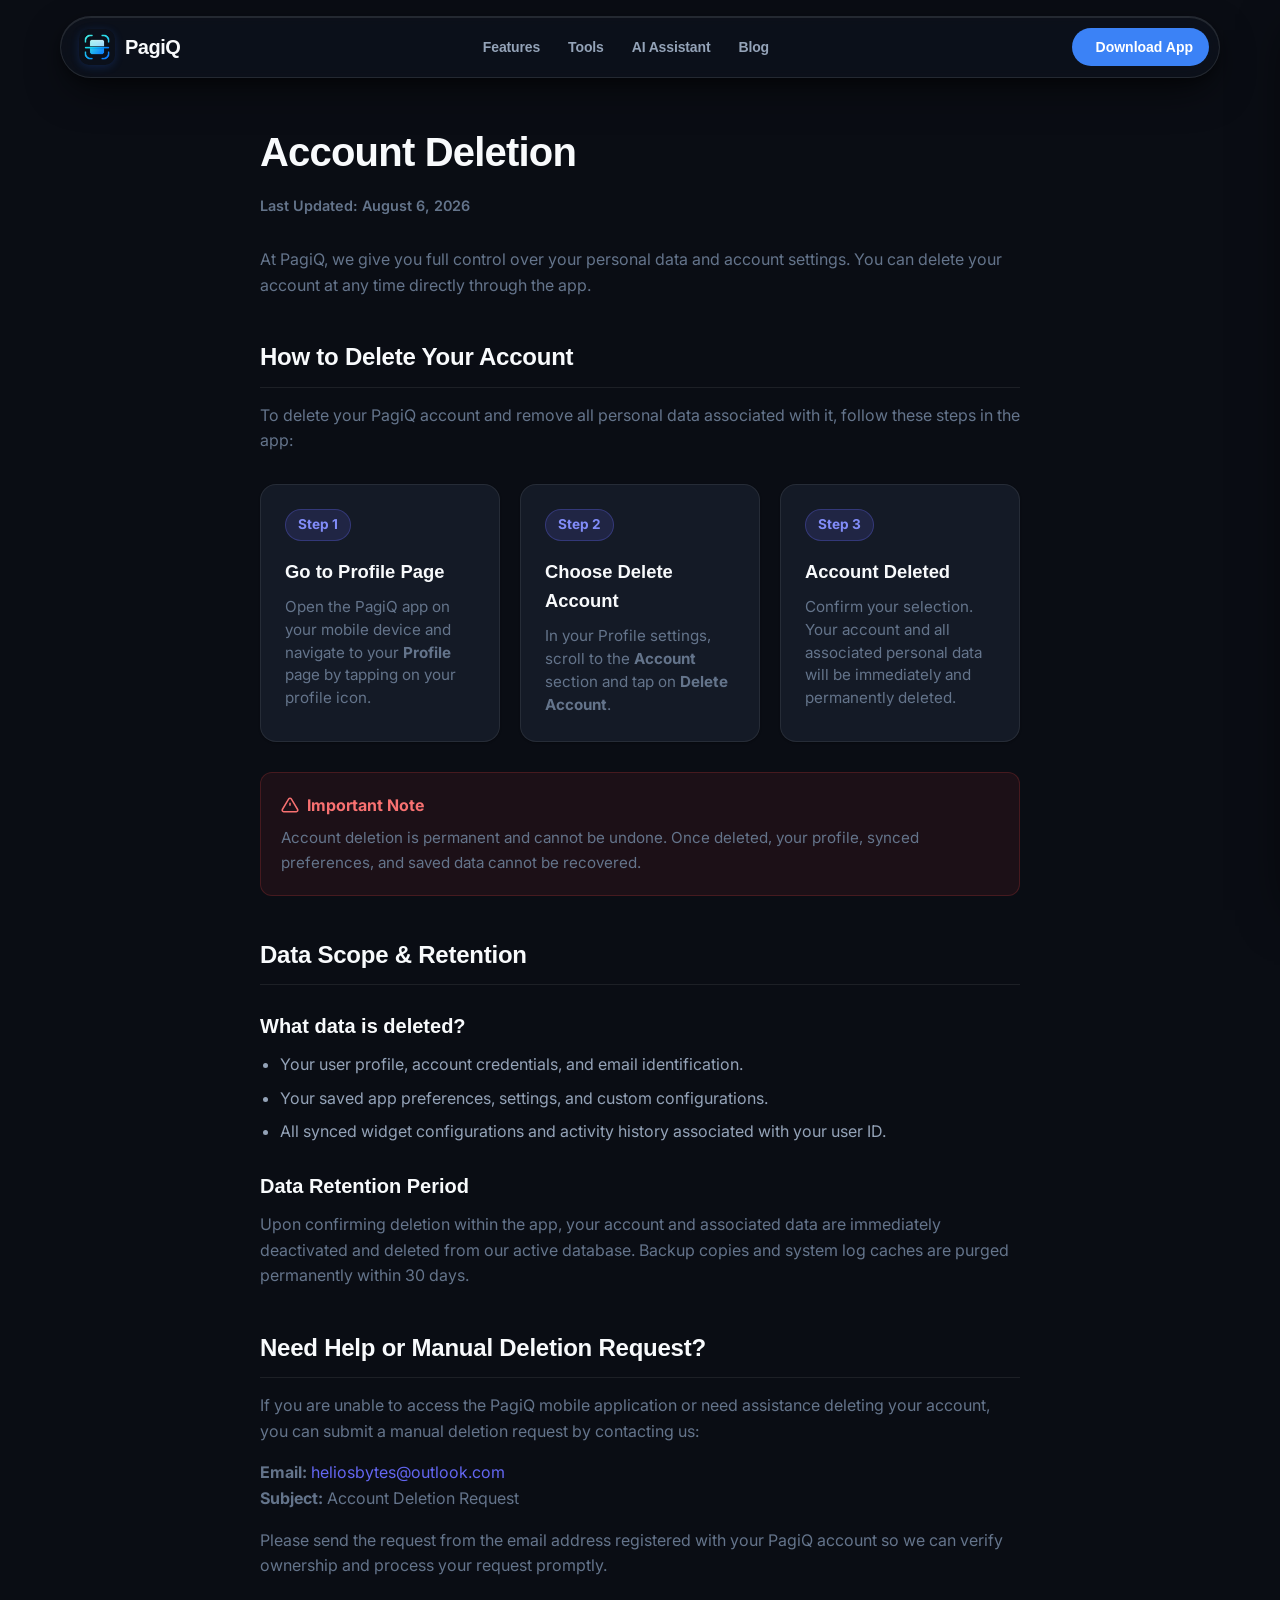
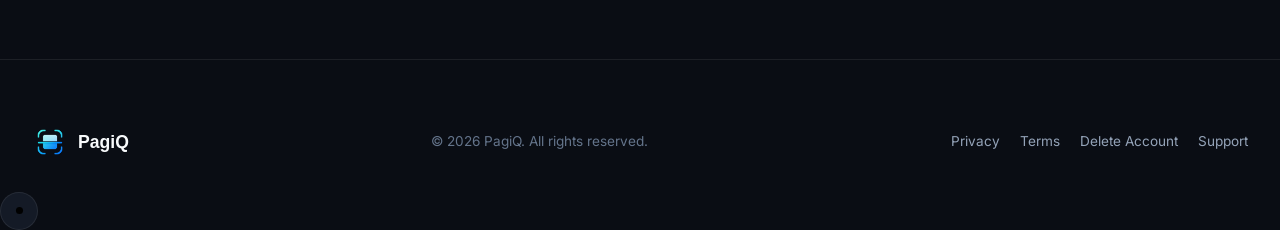
==== commit bc94c935: "feat: replace standard navbar with modern, floating capsule-style design and update navigation links" ====
--- a/account-deletion.html
+++ b/account-deletion.html
@@ -4,7 +4,7 @@
 <head>
   <meta charset="UTF-8" />
   <meta name="viewport" content="width=device-width, initial-scale=1.0" />
-  <title>Account Deletion — PagiQ</title>
+  <title>Account Deletion - PagiQ</title>
   <link rel="icon" href="favicon.ico" />
   <link rel="apple-touch-icon" href="pagiq_logo.png" />
   <link rel="preconnect" href="https://fonts.googleapis.com" />
@@ -164,7 +164,6 @@
         <li><a href="index.html#features">Features</a></li>
         <li><a href="index.html#tools">Tools</a></li>
         <li><a href="index.html#ai-assistant">AI Assistant</a></li>
-        <li><a href="index.html#pricing">Pricing</a></li>
         <li><a href="index.html#blog">Blog</a></li>
       </ul>
       <div class="nav-right">
@@ -207,7 +206,6 @@
       <a href="index.html#features">Features</a>
       <a href="index.html#tools">Tools</a>
       <a href="index.html#ai-assistant">AI Assistant</a>
-      <a href="index.html#pricing">Pricing</a>
       <a href="index.html#blog">Blog</a>
     </div>
     <div class="drawer-divider"></div>
--- a/styles.css
+++ b/styles.css
@@ -1,5 +1,5 @@
 /* ================================================================
-   PAGIQ — DESIGN SYSTEM & TOKENS
+   PAGIQ - DESIGN SYSTEM & TOKENS
    Inspired by Notion, Linear, Arc & Apple
    Simple. Powerful. Private. Intelligent.
    ================================================================ */
@@ -43,7 +43,13 @@
   --accent-red: #DC2626;
   --accent-red-bg: #FEE2E2;
 
-  --nav-bg: rgba(255, 255, 255, 0.85);
+  --nav-bg: rgba(255, 255, 255, 0.82);
+  --nav-floating-bg: rgba(255, 255, 255, 0.82);
+  --nav-floating-bg-scrolled: rgba(255, 255, 255, 0.94);
+  --nav-floating-border: rgba(15, 23, 42, 0.08);
+  --nav-floating-shadow: 0 8px 30px -4px rgba(15, 23, 42, 0.07), 0 2px 6px -1px rgba(15, 23, 42, 0.04), inset 0 1px 0 rgba(255, 255, 255, 0.9);
+  --nav-link-hover-bg: rgba(15, 23, 42, 0.05);
+
   --shadow-sm: 0 1px 2px 0 rgba(15, 23, 42, 0.05);
   --shadow-md: 0 4px 16px -2px rgba(15, 23, 42, 0.08), 0 2px 6px -2px rgba(15, 23, 42, 0.04);
   --shadow-lg: 0 20px 40px -12px rgba(15, 23, 42, 0.12), 0 4px 12px -2px rgba(15, 23, 42, 0.06);
@@ -84,6 +90,12 @@
   --brand-glow: rgba(59, 130, 246, 0.25);
 
   --nav-bg: rgba(10, 13, 20, 0.85);
+  --nav-floating-bg: rgba(14, 18, 28, 0.78);
+  --nav-floating-bg-scrolled: rgba(14, 18, 28, 0.92);
+  --nav-floating-border: rgba(255, 255, 255, 0.10);
+  --nav-floating-shadow: 0 16px 40px -8px rgba(0, 0, 0, 0.65), 0 4px 14px -2px rgba(0, 0, 0, 0.4), inset 0 1px 0 rgba(255, 255, 255, 0.10);
+  --nav-link-hover-bg: rgba(255, 255, 255, 0.08);
+
   --shadow-sm: 0 1px 2px 0 rgba(0, 0, 0, 0.3);
   --shadow-md: 0 4px 20px -2px rgba(0, 0, 0, 0.45);
   --shadow-lg: 0 20px 45px -10px rgba(0, 0, 0, 0.6);
@@ -112,7 +124,6 @@
 body {
   font-family: var(--font-body);
   line-height: 1.6;
-  overflow-x: hidden;
   background-color: var(--bg);
   color: var(--text);
   min-height: 100vh;
@@ -137,6 +148,7 @@
 img, svg {
   display: block;
   max-width: 100%;
+  height: auto;
 }
 
 ul {
@@ -327,32 +339,52 @@
 }
 
 /* ================================================================
-   NAVBAR
+   NAVBAR (MODERN FLOATING & ROUNDED CAPSULE)
    ================================================================ */
 .navbar {
   position: fixed;
   top: 0;
   left: 0;
   right: 0;
-  z-index: 100;
-  height: 72px;
-  background-color: transparent;
-  transition: all var(--transition-normal);
+  z-index: 1000;
+  padding: 16px 24px 0;
+  background: transparent;
+  pointer-events: none;
+  transition: padding var(--transition-normal);
 }
 
 .navbar.scrolled {
-  background-color: var(--nav-bg);
-  backdrop-filter: blur(16px);
-  -webkit-backdrop-filter: blur(16px);
-  border-bottom: 1px solid var(--border);
-  box-shadow: var(--shadow-sm);
+  padding: 10px 24px 0;
 }
 
 .navbar-inner {
+  pointer-events: auto;
   display: flex;
   align-items: center;
   justify-content: space-between;
-  height: 100%;
+  width: 100%;
+  max-width: 1160px;
+  margin: 0 auto;
+  height: 62px;
+  padding: 0 10px 0 18px;
+  background: var(--nav-floating-bg);
+  backdrop-filter: blur(18px) saturate(180%);
+  -webkit-backdrop-filter: blur(18px) saturate(180%);
+  border: 1px solid var(--nav-floating-border);
+  border-radius: var(--radius-full);
+  box-shadow: var(--nav-floating-shadow);
+  transition: height var(--transition-normal), background var(--transition-normal), border-color var(--transition-normal), box-shadow var(--transition-normal);
+}
+
+.navbar.scrolled .navbar-inner {
+  height: 56px;
+  background: var(--nav-floating-bg-scrolled);
+  border-color: var(--border-strong);
+  box-shadow: 0 14px 34px -4px rgba(15, 23, 42, 0.12), 0 4px 10px -2px rgba(15, 23, 42, 0.06), inset 0 1px 0 rgba(255, 255, 255, 0.95);
+}
+
+html.dark .navbar.scrolled .navbar-inner {
+  box-shadow: 0 20px 48px -8px rgba(0, 0, 0, 0.75), 0 6px 18px -2px rgba(0, 0, 0, 0.5), inset 0 1px 0 rgba(255, 255, 255, 0.12);
 }
 
 .logo {
@@ -362,55 +394,87 @@
   font-family: var(--font-display);
   font-weight: 800;
   font-size: 1.25rem;
-  letter-spacing: -0.02em;
+  letter-spacing: -0.025em;
   color: var(--text);
-}
-
-.logo-img {
+  text-decoration: none;
+  transition: transform var(--transition-fast), opacity var(--transition-fast);
+  flex-shrink: 0;
+}
+
+.logo:hover {
+  transform: scale(1.02);
+}
+
+.logo-img,
+.logo-icon {
+  width: 34px;
+  height: 34px;
   border-radius: 9px;
-  box-shadow: var(--shadow-sm);
+  box-shadow: 0 2px 8px rgba(37, 99, 235, 0.22);
+  transition: transform var(--transition-normal);
+}
+
+.logo:hover .logo-img,
+.logo:hover .logo-icon {
+  transform: rotate(-4deg) scale(1.06);
 }
 
 .nav-links {
   display: none;
   align-items: center;
-  gap: 32px;
-}
-
-@media (min-width: 900px) {
+  gap: 2px;
+  margin: 0;
+  padding: 0;
+  list-style: none;
+}
+
+@media (min-width: 960px) {
   .nav-links {
     display: flex;
   }
 }
 
+.nav-links li {
+  display: inline-flex;
+}
+
 .nav-links a {
-  font-family: var(--font-display);
-  font-size: 0.925rem;
-  font-weight: 500;
+  display: inline-flex;
+  align-items: center;
+  font-family: var(--font-display);
+  font-size: 0.875rem;
+  font-weight: 600;
   color: var(--text-secondary);
-  transition: color var(--transition-fast);
+  padding: 7px 13px;
+  border-radius: var(--radius-full);
+  text-decoration: none;
+  transition: all var(--transition-fast);
+  letter-spacing: -0.01em;
 }
 
 .nav-links a:hover {
-  color: var(--brand-primary);
+  color: var(--text);
+  background: var(--nav-link-hover-bg);
 }
 
 .nav-right {
   display: flex;
   align-items: center;
-  gap: 12px;
+  gap: 8px;
+  flex-shrink: 0;
 }
 
 .theme-toggle {
   display: flex;
   align-items: center;
   justify-content: center;
-  width: 40px;
-  height: 40px;
+  width: 38px;
+  height: 38px;
   border-radius: var(--radius-full);
   color: var(--text-secondary);
   border: 1px solid var(--border);
   background: var(--bg-card);
+  cursor: pointer;
   transition: all var(--transition-fast);
 }
 
@@ -418,34 +482,48 @@
   color: var(--text);
   border-color: var(--border-strong);
   background: var(--bg-subtle);
+  transform: scale(1.05);
 }
 
 .theme-toggle .icon {
-  width: 18px;
-  height: 18px;
+  width: 17px;
+  height: 17px;
+  transition: transform 0.4s cubic-bezier(0.16, 1, 0.3, 1);
+}
+
+.theme-toggle:hover .icon {
+  transform: rotate(20deg);
 }
 
 .hamburger {
   display: flex;
   align-items: center;
   justify-content: center;
-  width: 40px;
-  height: 40px;
+  width: 38px;
+  height: 38px;
   border-radius: var(--radius-full);
   color: var(--text);
   border: 1px solid var(--border);
   background: var(--bg-card);
-}
-
-@media (min-width: 900px) {
+  cursor: pointer;
+  transition: all var(--transition-fast);
+}
+
+.hamburger:hover {
+  background: var(--bg-subtle);
+  border-color: var(--border-strong);
+  transform: scale(1.05);
+}
+
+@media (min-width: 960px) {
   .hamburger {
     display: none;
   }
 }
 
 .hamburger .icon {
-  width: 20px;
-  height: 20px;
+  width: 18px;
+  height: 18px;
 }
 
 /* Mobile Drawer */
@@ -644,37 +722,141 @@
   line-height: 1.15;
   letter-spacing: -0.04em;
   color: var(--text);
-  max-width: 860px;
-  margin-bottom: 20px;
+    overflow-wrap: normal;
+  word-break: normal;
+  hyphens: none;
+max-width: 1000px;
+  margin-inline: auto;
+  width: 100%;
+  max-width: 900px;
+  margin: 0 auto 20px;
+
+  text-align: center;
 }
 
 @media (min-width: 768px) {
   .hero-title {
     font-size: 4.25rem;
-  }
-}
-
+    max-width: 920px;
+  }
+}
+.hero-pill,
+.hero-pill *,
+#heroPillText {
+  white-space: nowrap;
+  word-break: keep-all;
+  overflow-wrap: normal;
+  hyphens: none;
+}
+.hero-line--pill {
+  display: inline-flex;
+  align-items: center;
+  justify-content: center;
+  flex-wrap: nowrap;
+  white-space: nowrap;
+}
+#heroPillText {
+  white-space: nowrap;
+  flex-shrink: 0;
+}
 .hero-pill {
   display: inline-flex;
-  align-items: center;
-  gap: 8px;
-  padding: 2px 18px;
-  border-radius: var(--radius-full);
-  background-color: var(--brand-light);
-  color: var(--brand-primary);
-  border: 1.5px solid rgba(37, 99, 235, 0.25);
-  box-shadow: 0 0 25px rgba(37, 99, 235, 0.2);
-  vertical-align: baseline;
-  transition: all var(--transition-fast);
+    white-space: nowrap;
+  flex-shrink: 0;
+  align-items: center;
+  justify-content: flex-start;
+  vertical-align: middle;
+  transform-origin: left center;
+
+  position: relative;
+  top: -0.04em;
+
+  gap: 0.28em;
+
+  /* Optically centered padding for font metrics */
+  padding: 0.06em 0.38em 0.16em 0.34em;
+
+  border-radius: 9999px;
+
+  background: #0F172A;
+  color: #FFFFFF;
+
+  border: 1px solid rgba(255, 255, 255, 0.10);
+
+  box-shadow:
+    0 1px 2px rgba(15, 23, 42, 0.08),
+    0 6px 18px rgba(15, 23, 42, 0.10),
+    inset 0 1px 0 rgba(255, 255, 255, 0.08);
+
+  line-height: 1;
+  font-size: 0.86em;
+  font-weight: 700;
+  letter-spacing: -0.025em;
+
+  white-space: nowrap;
+  flex-shrink: 0;
+
+  overflow: hidden;
+  isolation: isolate;
+
+  transform: translateZ(0);
+
+  transition:
+    transform 0.3s cubic-bezier(0.16, 1, 0.3, 1),
+    box-shadow 0.3s ease;
+}
+
+.hero-pill:hover {
+  transform: translateY(-1px);
+
+  box-shadow:
+    0 3px 8px rgba(15, 23, 42, 0.10),
+    0 10px 24px rgba(15, 23, 42, 0.12),
+    inset 0 1px 0 rgba(255, 255, 255, 0.08);
+}
+
+.hero-pill::before {
+  content: "";
+  position: absolute;
+  inset: 0;
+  border-radius: inherit;
+  background: linear-gradient(105deg, transparent 35%, rgba(255, 255, 255, 0.08) 48%, rgba(255, 255, 255, 0.14) 52%, transparent 68%);
+  transform: translateX(-120%);
+  animation: pillShine 3.8s ease-in-out infinite;
+  pointer-events: none;
+  z-index: 0;
 }
 
 .hero-pill-dot {
   width: 8px;
   height: 8px;
+  min-width: 8px;
+  min-height: 8px;
   border-radius: 50%;
-  background-color: var(--brand-primary);
-  box-shadow: 0 0 10px var(--brand-primary);
-  animation: pulseDot 2s infinite ease-in-out;
+  background: #00E5FF;
+  box-shadow: 0 0 10px rgba(0, 229, 255, 0.9), 0 0 18px rgba(0, 229, 255, 0.45);
+  position: relative;
+  flex-shrink: 0;
+  z-index: 1;
+}
+
+.hero-pill-dot::after {
+  content: "";
+  position: absolute;
+  inset: -7px;
+  border-radius: 50%;
+  border: 1px solid rgba(0, 229, 255, 0.32);
+  animation: pillDotRing 2.4s cubic-bezier(0.16, 1, 0.3, 1) infinite;
+}
+
+@keyframes pillDotRing {
+  0% { transform: scale(0.65); opacity: 1; }
+  100% { transform: scale(1.9); opacity: 0; }
+}
+
+@keyframes pillShine {
+  0%, 65% { transform: translateX(-120%); }
+  100% { transform: translateX(120%); }
 }
 
 @keyframes pulseDot {
@@ -683,8 +865,72 @@
 }
 
 #heroPillText {
+  position: relative;
+  z-index: 1;
   display: inline-block;
-  transition: transform 0.25s ease, opacity 0.25s ease;
+  line-height: 1;
+  white-space: nowrap;
+  will-change: transform, opacity, filter;
+  transform: translateY(0);
+  opacity: 1;
+  filter: blur(0px);
+  font-variant-ligatures: common-ligatures;
+  -webkit-font-smoothing: antialiased;
+  transition: transform 0.52s cubic-bezier(0.16, 1, 0.3, 1), opacity 0.40s ease, filter 0.40s ease;
+}
+
+.hero-line {
+  display: block;
+  line-height: 1.05;
+}
+
+.hero-title br {
+  display: none;
+}
+
+.hero-line--pill {
+  display: flex;
+  flex-wrap: wrap;
+  align-items: center;
+  justify-content: center;
+  gap: 0.18em;
+  margin-top: 0.06em;
+  line-height: 1.1;
+}
+
+.hero-pill-row {
+  display: inline-flex;
+  align-items: center;
+  gap: 0.2em;
+  justify-content: flex-start;
+  vertical-align: middle;
+}
+
+.hero-in-one {
+  flex: 0 0 100%;
+  text-align: center;
+  margin-top: 0.06em;
+  line-height: 1.05;
+}
+
+html.dark .hero-pill {
+  background: #F8FAFC;
+  color: #0F172A;
+  border-color: rgba(15, 23, 42, 0.06);
+  box-shadow: 0 1px 2px rgba(0, 0, 0, 0.08), 0 8px 24px rgba(0, 0, 0, 0.18), 0 0 0 1px rgba(255, 255, 255, 0.9) inset;
+}
+
+html.dark .hero-pill::before {
+  background: linear-gradient(105deg, transparent 35%, rgba(15, 23, 42, 0.04) 48%, rgba(15, 23, 42, 0.07) 52%, transparent 68%);
+}
+
+html.dark .hero-pill-dot {
+  background: #2563EB;
+  box-shadow: 0 0 10px rgba(37, 99, 235, 0.65), 0 0 16px rgba(37, 99, 235, 0.35);
+}
+
+html.dark .hero-pill-dot::after {
+  border-color: rgba(37, 99, 235, 0.22);
 }
 
 .hero-subtitle {
@@ -781,6 +1027,8 @@
 .store-badge-strip {
   display: flex;
   align-items: center;
+  justify-content: center;
+  flex-wrap: wrap;
   gap: 16px;
 }
 
@@ -916,67 +1164,120 @@
   color: var(--text-secondary);
 }
 
-/* Authentic iPhone Frame */
+/* Authentic iPhone 15 Pro Frame - Natural Titanium */
 .phone-stage {
   position: relative;
   z-index: 5;
-  perspective: 1000px;
+  perspective: 1200px;
+  width: 100%;
+  display: flex;
+  justify-content: center;
+  filter: drop-shadow(0 28px 48px rgba(15, 23, 42, 0.22)) drop-shadow(0 8px 16px rgba(15, 23, 42, 0.12));
 }
 
 .iphone-shell {
-  width: 330px;
+  width: min(330px, 100%);
+  max-width: 100%;
   height: 680px;
-  background: #1C1E24;
-  border-radius: 54px;
-  padding: 10px;
+  background: linear-gradient(90deg, #2E323C 0%, #3B404E 7%, #343842 14%, #232730 22%, #1A1D24 50%, #232730 78%, #343842 86%, #3B404E 93%, #2E323C 100%);
+  border-radius: 58px;
+  padding: 11px;
   position: relative;
-  box-shadow: var(--shadow-mockup);
-  border: 4px solid #333842;
+  border: 1px solid #0A0C10;
+  box-shadow:
+    inset 0 0 0 1px rgba(255, 255, 255, 0.14),
+    inset 0 1px 0 rgba(255, 255, 255, 0.22),
+    inset 0 -1px 0 rgba(0, 0, 0, 0.55),
+    inset 0 -2px 6px rgba(0, 0, 0, 0.35),
+    0 0 0 1px rgba(0, 0, 0, 0.9),
+    0 12px 24px rgba(0, 0, 0, 0.16),
+    0 24px 48px rgba(0, 0, 0, 0.20),
+    0 48px 80px -20px rgba(0, 0, 0, 0.32);
+  overflow: visible;
+}
+
+/* subtle brushed highlight */
+.iphone-shell::before {
+  content: "";
+  position: absolute;
+  inset: 1px;
+  border-radius: 57px;
+  background: linear-gradient(105deg, transparent 28%, rgba(255, 255, 255, 0.06) 42%, rgba(255, 255, 255, 0.07) 50%, transparent 62%);
+  pointer-events: none;
+  z-index: 1;
+}
+
+/* bottom speaker / USB-C / mic - iPhone 15 Pro */
+.iphone-shell::after {
+  content: "";
+  position: absolute;
+  bottom: 4.5px;
+  left: 50%;
+  transform: translateX(-50%);
+  width: 42px;
+  height: 4px;
+  background: #0D0F13;
+  border-radius: 1.5px;
+  box-shadow: inset 0 1px 0 rgba(255, 255, 255, 0.06), 0 1px 0 rgba(255, 255, 255, 0.04);
 }
 
 @media (min-width: 480px) {
   .iphone-shell {
-    width: 360px;
+    width: min(360px, 100%);
     height: 730px;
   }
 }
 
-/* Hardware Buttons */
+/* Hardware Buttons - iPhone 15 Pro: Action + Volume + Side */
 .iphone-button {
   position: absolute;
-  background: #333842;
-  border-radius: 2px;
+  background: linear-gradient(90deg, #2A2E38 0%, #3A3F4B 50%, #2A2E38 100%);
+  border: 1px solid #0A0C10;
+  box-shadow: inset 0 1px 0 rgba(255, 255, 255, 0.13), inset 0 -1px 0 rgba(0, 0, 0, 0.45), 0 1px 2px rgba(0, 0, 0, 0.28);
+}
+
+.iphone-button.action {
+  left: -3.5px;
+  top: 102px;
+  width: 3.2px;
+  height: 32px;
+  border-radius: 1.5px;
 }
 
 .iphone-button.vol-up {
-  left: -7px;
-  top: 140px;
-  width: 3px;
-  height: 45px;
+  left: -3.5px;
+  top: 148px;
+  width: 3.5px;
+  height: 62px;
+  border-radius: 1.5px;
 }
 
 .iphone-button.vol-down {
-  left: -7px;
-  top: 200px;
-  width: 3px;
-  height: 45px;
+  left: -3.5px;
+  top: 218px;
+  width: 3.5px;
+  height: 62px;
+  border-radius: 1.5px;
 }
 
 .iphone-button.power {
-  right: -7px;
-  top: 160px;
-  width: 3px;
-  height: 65px;
+  right: -3.5px;
+  top: 178px;
+  width: 3.8px;
+  height: 84px;
+  border-radius: 1.5px;
 }
 
 .iphone-bezel-inner {
   width: 100%;
   height: 100%;
   background: #000000;
-  border-radius: 46px;
-  padding: 2px;
+  border-radius: 47px;
+  padding: 3px;
   position: relative;
   overflow: hidden;
+  z-index: 2;
+  box-shadow: inset 0 0 0 1px rgba(255, 255, 255, 0.05), inset 0 2px 10px rgba(0, 0, 0, 0.85);
 }
 
 .iphone-screen-surface {
@@ -992,26 +1293,50 @@
   text-align: left;
 }
 
+.iphone-screen-surface::after {
+  content: "";
+  position: absolute;
+  inset: 0;
+  border-radius: 44px;
+  background: linear-gradient(105deg, rgba(255, 255, 255, 0.08) 0%, transparent 22%, transparent 78%, rgba(255, 255, 255, 0.05) 100%);
+  pointer-events: none;
+  z-index: 2;
+}
+
 html.dark .iphone-screen-surface {
   background: #0B0E17;
   color: #F8FAFC;
 }
 
-/* iOS Status Bar */
+/* iOS Status Bar - iPhone 15 Pro original */
 .mobile-statusbar {
-  height: 42px;
-  padding: 0 20px;
+  height: 44px;
+  padding: 11px 28px 0 28px;
   display: flex;
   align-items: center;
   justify-content: space-between;
-  font-size: 0.75rem;
+  font-family: -apple-system, BlinkMacSystemFont, "SF Pro Display", "SF Pro Text", "Helvetica Neue", Arial, sans-serif;
+  font-size: 15px;
   font-weight: 600;
+  font-feature-settings: "tnum";
+  letter-spacing: -0.28px;
+  line-height: 1;
+  color: #0F172A;
+  background: transparent;
   position: relative;
   z-index: 20;
 }
 
+html.dark .iphone-screen-surface .mobile-statusbar {
+  color: #F8FAFC;
+}
+
 .mobile-time {
-  font-family: var(--font-display);
+  font-family: -apple-system, BlinkMacSystemFont, "SF Pro Display", "SF Pro Text", sans-serif;
+  font-weight: 600;
+  font-variant-numeric: tabular-nums;
+  letter-spacing: -0.2px;
+  min-width: 38px;
 }
 
 .dynamic-island {
@@ -1019,29 +1344,47 @@
   top: 8px;
   left: 50%;
   transform: translateX(-50%);
-  width: 95px;
-  height: 24px;
+  width: 98px;
+  height: 26px;
   background: #000000;
   border-radius: 20px;
   display: flex;
   align-items: center;
   justify-content: space-between;
-  padding: 0 10px;
+  padding: 0 11px;
+  border: 1px solid rgba(255, 255, 255, 0.07);
+  box-shadow: inset 0 1px 0 rgba(255, 255, 255, 0.07), 0 1px 6px rgba(0, 0, 0, 0.38);
+  z-index: 5;
 }
 
 .island-camera {
-  width: 10px;
-  height: 10px;
+  width: 11px;
+  height: 11px;
   border-radius: 50%;
-  background: #0a1128;
-  border: 1px solid rgba(255, 255, 255, 0.15);
+  background: radial-gradient(circle at 30% 30%, #1e2e4a 0%, #0a1128 55%, #000000 100%);
+  border: 1px solid rgba(255, 255, 255, 0.12);
+  box-shadow: inset 0 1px 1px rgba(255, 255, 255, 0.08), 0 0 4px rgba(0, 0, 0, 0.6);
+  position: relative;
+}
+
+.island-camera::after {
+  content: "";
+  position: absolute;
+  top: 2.5px;
+  left: 3px;
+  width: 3px;
+  height: 3px;
+  border-radius: 50%;
+  background: radial-gradient(circle, rgba(255,255,255,0.22) 0%, transparent 70%);
 }
 
 .island-indicator {
-  width: 7px;
-  height: 7px;
+  width: 6px;
+  height: 6px;
   border-radius: 50%;
-  background: #000000;
+  background: #0A0A0A;
+  border: 1px solid rgba(255, 255, 255, 0.04);
+  box-shadow: inset 0 0 2px rgba(0, 0, 0, 0.9);
 }
 
 .mobile-status-icons {
@@ -1051,53 +1394,77 @@
 }
 
 .icon-stat {
-  width: 14px;
-  height: 10px;
+  width: 17px;
+  height: 11px;
+  display: block;
 }
 
 .battery-pill {
-  width: 20px;
-  height: 10px;
-  border: 1.2px solid currentColor;
-  border-radius: 3px;
-  padding: 1px;
+  width: 26px;
+  height: 12.5px;
+  border: 1px solid currentColor;
+  border-radius: 4.2px;
+  padding: 1.5px 1.5px 1.5px 1.5px;
+  position: relative;
+  display: flex;
+  align-items: center;
+  opacity: 0.92;
+}
+
+.battery-pill::after {
+  content: "";
+  position: absolute;
+  right: -3.2px;
+  top: 3.5px;
+  width: 1.6px;
+  height: 4.2px;
+  background: currentColor;
+  border-radius: 0 1px 1px 0;
+  opacity: 0.92;
 }
 
 .battery-level {
-  width: 80%;
+  width: 76%;
   height: 100%;
-  background: #10B981;
-  border-radius: 1px;
-}
-
-/* Mobile App Inner Header */
-.app-header {
-  padding: 4px 18px 10px 18px;
+  background: currentColor;
+  border-radius: 1.8px;
+}
+
+/* ================================================================
+   MOBILE PHONE APP INTERIOR (Matches Flutter HomeScreen)
+   ================================================================ */
+.app-header-home {
+  padding: 8px 16px 8px;
   display: flex;
   align-items: center;
   justify-content: space-between;
 }
 
-.app-header-left {
-  display: flex;
-  align-items: center;
-  gap: 10px;
-}
-
-.app-brand-logo {
-  border-radius: 6px;
-}
-
-.app-brand-title {
-  font-family: var(--font-display);
-  font-size: 0.95rem;
-  font-weight: 700;
+.app-greeting-col {
+  display: flex;
+  flex-direction: column;
+  text-align: left;
+}
+
+.app-greeting-time {
+  font-size: 0.675rem;
+  font-weight: 600;
+  color: #64748B;
+  letter-spacing: -0.01em;
   line-height: 1.1;
 }
 
-.app-brand-sub {
-  font-size: 0.675rem;
-  color: #64748B;
+.app-greeting-name {
+  font-family: var(--font-display);
+  font-size: 1.15rem;
+  font-weight: 800;
+  color: #0F172A;
+  letter-spacing: -0.03em;
+  line-height: 1.15;
+}
+
+html.dark .app-greeting-name {
+  color: #F8FAFC;
 }
 
 .app-header-actions {
@@ -1107,49 +1474,48 @@
 }
 
 .app-badge-credits {
-  display: flex;
-  align-items: center;
-  gap: 5px;
-  background: #EFF6FF;
+  display: inline-flex;
+  align-items: center;
+  gap: 4px;
+  background: rgba(37, 99, 235, 0.08);
   color: #2563EB;
-  font-size: 0.675rem;
-  font-weight: 700;
-  padding: 4px 9px;
+  border: 1px solid rgba(37, 99, 235, 0.2);
+  font-size: 0.65rem;
+  font-weight: 700;
+  padding: 4px 8px;
   border-radius: 99px;
-  border: 1px solid rgba(37, 99, 235, 0.2);
 }
 
 html.dark .app-badge-credits {
-  background: rgba(37, 99, 235, 0.15);
-}
-
-.credit-dot {
-  width: 5px;
-  height: 5px;
+  background: rgba(0, 229, 255, 0.12);
+  border-color: rgba(0, 229, 255, 0.25);
+  color: #00E5FF;
+}
+
+.app-user-avatar-initials {
+  width: 30px;
+  height: 30px;
   border-radius: 50%;
-  background: #2563EB;
-}
-
-.app-user-avatar {
-  width: 28px;
-  height: 28px;
-  border-radius: 50%;
-  background: #E2E8F0;
+  background: linear-gradient(135deg, #2563EB, #1D4ED8);
+  color: #FFFFFF;
+  font-family: var(--font-display);
+  font-weight: 800;
+  font-size: 0.7rem;
   display: flex;
   align-items: center;
   justify-content: center;
-  color: #475569;
-}
-
-html.dark .app-user-avatar {
-  background: #1E293B;
-  color: #94A3B8;
+  box-shadow: 0 2px 6px rgba(37, 99, 235, 0.3);
+  border: 1.5px solid #FFFFFF;
+}
+
+html.dark .app-user-avatar-initials {
+  border-color: #182030;
 }
 
 /* App Scroll Body */
 .app-scroll-body {
   flex: 1;
-  padding: 0 16px;
+  padding: 0 14px;
   overflow-y: auto;
   scrollbar-width: none;
 }
@@ -1158,227 +1524,282 @@
   display: none;
 }
 
-/* Scan Hero Card in App */
-.app-scan-card {
-  background: linear-gradient(135deg, #2563EB, #1D4ED8);
-  color: #FFFFFF;
-  border-radius: 18px;
-  padding: 16px;
-  position: relative;
-  overflow: hidden;
-  margin-bottom: 16px;
-  box-shadow: 0 8px 20px rgba(37, 99, 235, 0.25);
-}
-
-.app-scan-badge {
-  display: inline-flex;
-  align-items: center;
-  gap: 5px;
+/* Section Header Compact */
+.app-section-header-compact {
+  display: flex;
+  align-items: center;
+  justify-content: space-between;
+  margin: 10px 0 6px;
+}
+
+.app-section-title {
+  font-family: var(--font-display);
+  font-size: 0.825rem;
+  font-weight: 800;
+  letter-spacing: -0.02em;
+  color: #0F172A;
+}
+
+html.dark .app-section-title {
+  color: #F8FAFC;
+}
+
+.app-section-link {
   font-size: 0.65rem;
   font-weight: 700;
-  text-transform: uppercase;
-  background: rgba(255, 255, 255, 0.2);
-  padding: 3px 8px;
-  border-radius: 99px;
+  color: #2563EB;
+}
+
+html.dark .app-section-link {
+  color: #00E5FF;
+}
+
+/* SECTION 1: SCAN CARDS ROW (3 Rectangles) */
+.app-scan-cards-row {
+  display: grid;
+  grid-template-columns: repeat(3, 1fr);
+  gap: 8px;
+  margin-bottom: 8px;
+}
+
+.app-scan-rect-card {
+  background: #FFFFFF;
+  border: 1px solid rgba(15, 23, 42, 0.06);
+  border-radius: 16px;
+  padding: 10px 6px 8px;
+  display: flex;
+  flex-direction: column;
+  align-items: center;
+  box-shadow: 0 2px 8px rgba(0, 0, 0, 0.03);
+}
+
+html.dark .app-scan-rect-card {
+  background: #182030;
+  border-color: rgba(255, 255, 255, 0.06);
+}
+
+.scan-card-icon-box {
+  width: 38px;
+  height: 38px;
+  border-radius: 12px;
+  display: flex;
+  align-items: center;
+  justify-content: center;
   margin-bottom: 6px;
 }
 
-.app-scan-title {
-  font-family: var(--font-display);
-  font-size: 1.05rem;
-  font-weight: 700;
-  margin-bottom: 2px;
-}
-
-.app-scan-desc {
-  font-size: 0.725rem;
-  opacity: 0.9;
-  margin-bottom: 12px;
-}
-
-.app-scan-btn {
-  display: inline-flex;
-  align-items: center;
+.scan-card-label {
+  font-size: 0.65rem;
+  font-weight: 700;
+  color: #0F172A;
+  text-align: center;
+}
+
+html.dark .scan-card-label {
+  color: #F8FAFC;
+}
+
+/* SECTION 2: QUICK TOOLS SCROLL ROW */
+.app-tools-scroll-row {
+  display: grid;
+  grid-template-columns: repeat(5, 1fr);
   gap: 6px;
-  background: #FFFFFF;
-  color: #2563EB;
-  font-size: 0.75rem;
-  font-weight: 700;
-  padding: 6px 14px;
-  border-radius: 99px;
-  box-shadow: 0 2px 6px rgba(0, 0, 0, 0.1);
-}
-
-/* Section Title Row in App */
-.app-section-title-row {
-  display: flex;
-  align-items: center;
-  justify-content: space-between;
-  margin-bottom: 10px;
-}
-
-.app-section-heading {
-  font-family: var(--font-display);
-  font-size: 0.8rem;
-  font-weight: 700;
-  color: var(--text);
-}
-
-.app-section-link {
-  font-size: 0.7rem;
-  font-weight: 600;
-  color: #2563EB;
-}
-
-/* Quick Actions Grid */
-.app-quick-grid {
-  display: grid;
-  grid-template-columns: repeat(4, 1fr);
-  gap: 8px;
-  margin-bottom: 16px;
-}
-
-.app-tool-button {
+  margin-bottom: 8px;
+}
+
+.app-tool-squircle-item {
+  display: flex;
+  flex-direction: column;
+  align-items: center;
+  gap: 4px;
+}
+
+.app-tool-squircle-box {
+  width: 44px;
+  height: 44px;
   background: #FFFFFF;
   border: 1px solid rgba(15, 23, 42, 0.06);
   border-radius: 14px;
-  padding: 10px 4px;
+  display: flex;
+  align-items: center;
+  justify-content: center;
+  box-shadow: 0 2px 6px rgba(0, 0, 0, 0.03);
+  position: relative;
+}
+
+html.dark .app-tool-squircle-box {
+  background: #182030;
+  border-color: rgba(255, 255, 255, 0.06);
+}
+
+.app-tool-squircle-box.has-pro {
+  position: relative;
+}
+
+.tool-mini-pro {
+  position: absolute;
+  top: -3px;
+  right: -3px;
+  background: linear-gradient(135deg, #00E5FF, #2563EB);
+  color: #FFFFFF;
+  font-size: 0.45rem;
+  font-weight: 900;
+  padding: 1px 4px;
+  border-radius: 4px;
+  letter-spacing: 0.02em;
+  box-shadow: 0 2px 4px rgba(0, 229, 255, 0.4);
+}
+
+.app-tool-label {
+  font-size: 0.575rem;
+  font-weight: 600;
+  color: #0F172A;
+  text-align: center;
+  white-space: nowrap;
+}
+
+html.dark .app-tool-label {
+  color: #F8FAFC;
+}
+
+/* SECTION 3: AI PRO BANNER */
+.app-ai-pro-card {
+  background: #182030;
+  border: 1px solid rgba(0, 229, 255, 0.22);
+  border-radius: 16px;
+  padding: 10px 12px;
+  display: flex;
+  align-items: center;
+  gap: 10px;
+  box-shadow: 0 4px 14px rgba(0, 229, 255, 0.08);
+  margin-bottom: 8px;
+  color: #FFFFFF;
+}
+
+.ai-pro-bolt-icon {
+  width: 32px;
+  height: 32px;
+  border-radius: 50%;
+  background: rgba(0, 229, 255, 0.14);
+  color: #00E5FF;
+  display: flex;
+  align-items: center;
+  justify-content: center;
+  flex-shrink: 0;
+}
+
+.ai-pro-text-col {
+  flex: 1;
   display: flex;
   flex-direction: column;
-  align-items: center;
+  text-align: left;
+}
+
+.ai-pro-headline {
+  font-family: var(--font-display);
+  font-size: 0.725rem;
+  font-weight: 800;
+  color: #F8FAFC;
+  letter-spacing: -0.01em;
+}
+
+.ai-pro-sub {
+  font-size: 0.6rem;
+  color: #94A3B8;
+  line-height: 1.2;
+}
+
+.ai-pro-badge-btn {
+  background: #00E5FF;
+  color: #070A11;
+  font-size: 0.6rem;
+  font-weight: 900;
+  padding: 3px 8px;
+  border-radius: 8px;
+  letter-spacing: 0.03em;
+  flex-shrink: 0;
+}
+
+/* SECTION 4: RECENT FILES LIST */
+.app-recent-files-list {
+  display: flex;
+  flex-direction: column;
   gap: 6px;
-  box-shadow: var(--shadow-sm);
-}
-
-html.dark .app-tool-button {
-  background: #141A26;
+  margin-bottom: 12px;
+}
+
+.app-file-card-real {
+  background: #FFFFFF;
+  border: 1px solid rgba(15, 23, 42, 0.06);
+  border-radius: 14px;
+  padding: 8px 10px;
+  display: flex;
+  align-items: center;
+  gap: 10px;
+  box-shadow: 0 2px 6px rgba(0, 0, 0, 0.02);
+}
+
+html.dark .app-file-card-real {
+  background: #182030;
   border-color: rgba(255, 255, 255, 0.06);
 }
 
-.app-tool-icon-box {
+.file-thumb-box {
   width: 34px;
   height: 34px;
   border-radius: 10px;
   display: flex;
   align-items: center;
   justify-content: center;
-}
-
-.app-tool-name {
-  font-size: 0.65rem;
-  font-weight: 600;
-  text-align: center;
-  color: var(--text);
-}
-
-/* AI Banner in App */
-.app-ai-banner {
-  background: linear-gradient(135deg, #1E1B4B 0%, #312E81 100%);
-  color: #FFFFFF;
-  border-radius: 16px;
-  padding: 12px 14px;
-  display: flex;
-  align-items: center;
-  justify-content: space-between;
-  margin-bottom: 16px;
-  border: 1px solid rgba(147, 51, 234, 0.3);
-}
-
-.app-ai-pill {
-  font-size: 0.6rem;
-  font-weight: 700;
-  background: #4F46E5;
-  padding: 2px 7px;
-  border-radius: 99px;
-  text-transform: uppercase;
-}
-
-.app-ai-headline {
-  font-family: var(--font-display);
-  font-size: 0.85rem;
-  font-weight: 700;
-  margin-top: 4px;
-}
-
-.app-ai-sub {
-  font-size: 0.675rem;
-  color: #C7D2FE;
-}
-
-.app-ai-badge-icon {
-  width: 36px;
-  height: 36px;
-  border-radius: 50%;
-  background: rgba(255, 255, 255, 0.15);
-  display: flex;
-  align-items: center;
-  justify-content: center;
-  color: #FCD34D;
-}
-
-/* Recent Documents in App */
-.app-recent-list {
-  display: flex;
-  flex-direction: column;
-  gap: 8px;
-  margin-bottom: 16px;
-}
-
-.app-file-row {
-  background: #FFFFFF;
-  border: 1px solid rgba(15, 23, 42, 0.06);
-  border-radius: 12px;
-  padding: 10px 12px;
-  display: flex;
-  align-items: center;
-  gap: 10px;
-}
-
-html.dark .app-file-row {
-  background: #141A26;
-  border-color: rgba(255, 255, 255, 0.06);
-}
-
-.app-file-icon {
-  width: 32px;
-  height: 32px;
-  border-radius: 8px;
-  background: #F1F5F9;
-  display: flex;
-  align-items: center;
-  justify-content: center;
-}
-
-html.dark .app-file-icon {
-  background: #1E293B;
-}
-
-.app-file-details {
+  flex-shrink: 0;
+}
+
+.file-thumb-box.pdf {
+  background: #FEE2E2;
+  color: #EF4444;
+}
+
+.file-thumb-box.latex {
+  background: #EFF6FF;
+  color: #2563EB;
+}
+
+.file-info-col {
   flex: 1;
   min-width: 0;
-}
-
-.app-file-name {
-  font-size: 0.725rem;
-  font-weight: 600;
-  color: var(--text);
+  text-align: left;
+}
+
+.file-title-real {
+  font-size: 0.675rem;
+  font-weight: 700;
+  color: #0F172A;
   white-space: nowrap;
   overflow: hidden;
   text-overflow: ellipsis;
 }
 
-.app-file-meta {
-  font-size: 0.625rem;
+html.dark .file-title-real {
+  color: #F8FAFC;
+}
+
+.file-meta-real {
+  font-size: 0.575rem;
   color: #64748B;
 }
 
-.app-file-tag {
-  font-size: 0.6rem;
-  font-weight: 700;
-  padding: 2px 7px;
-  border-radius: 99px;
-  background: #EFF6FF;
-  color: #2563EB;
+.file-action-pill {
+  font-size: 0.55rem;
+  font-weight: 700;
+  padding: 2px 6px;
+  border-radius: 6px;
+  background: #FEE2E2;
+  color: #EF4444;
+}
+
+.file-action-pill.green {
+  background: #ECFDF5;
+  color: #059669;
 }
 
 /* Mobile Tab Bar */
@@ -1731,44 +2152,208 @@
   font-weight: 500;
 }
 
-/* Mobile Feature Showcase Frame */
+/* Mobile Feature Showcase Frame - iPhone 15 Pro - true replica */
 .mobile-showcase-frame {
-  width: 100%;
-  max-width: 440px;
+  width: min(330px, 100%);
+  max-width: 100%;
   margin: 0 auto;
+  position: relative;
+  background: linear-gradient(90deg, #2E323C 0%, #3B404E 7%, #343842 14%, #232730 22%, #1A1D24 50%, #232730 78%, #343842 86%, #3B404E 93%, #2E323C 100%);
+  border-radius: 54px;
+  padding: 10px;
+  border: 1px solid #0A0C10;
+  box-shadow:
+    inset 0 0 0 1px rgba(255, 255, 255, 0.13),
+    inset 0 1px 0 rgba(255, 255, 255, 0.18),
+    inset 0 -1px 0 rgba(0, 0, 0, 0.45),
+    0 16px 36px rgba(0, 0, 0, 0.16),
+    0 28px 64px rgba(0, 0, 0, 0.20);
+}
+
+@media (min-width: 480px) {
+  .mobile-showcase-frame {
+    width: min(360px, 100%);
+  }
+}
+
+.mobile-showcase-frame::before {
+  content: "";
+  position: absolute;
+  inset: 1px;
+  border-radius: 53px;
+  background: linear-gradient(105deg, transparent 30%, rgba(255, 255, 255, 0.05) 45%, transparent 62%);
+  pointer-events: none;
+  z-index: 1;
+}
+
+.mobile-showcase-frame::after {
+  content: "";
+  position: absolute;
+  bottom: 4px;
+  left: 50%;
+  transform: translateX(-50%);
+  width: 38px;
+  height: 3.5px;
+  background: #0D0F13;
+  border-radius: 1.5px;
+  box-shadow: inset 0 1px 0 rgba(255, 255, 255, 0.05);
+  z-index: 3;
 }
 
 .mobile-app-window {
+  background: #000000;
+  border-radius: 44px;
+  padding: 3px;
+  overflow: hidden;
+  position: relative;
+  z-index: 2;
+  display: flex;
+  flex-direction: column;
+  box-shadow: inset 0 0 0 1px rgba(255, 255, 255, 0.05), inset 0 2px 8px rgba(0, 0, 0, 0.85);
+  height: 680px;
+  min-height: 680px;
+}
+
+@media (min-width: 480px) {
+  .mobile-app-window {
+    height: 730px;
+    min-height: 730px;
+  }
+}
+
+/* inner screen - clips to rounded OLED */
+.mobile-app-window > .mobile-statusbar-mini,
+.mobile-app-window > .chat-mockup-header,
+.mobile-app-window > .chat-stream,
+.mobile-app-window > .chat-input-bar,
+.mobile-app-window > .resume-mockup-header,
+.mobile-app-window > .resume-step-indicator,
+.mobile-app-window > .resume-sheet-preview,
+.mobile-app-window > .sign-mockup-header,
+.mobile-app-window > .sign-doc-sheet,
+.mobile-app-window > .camera-viewfinder-screen,
+.mobile-app-window > .mobile-statusbar-mini + * {
+  position: relative;
+  z-index: 1;
+}
+
+/* screen surface - first and last child rounded via parent overflow */
+.mobile-app-window > :first-child {
+  border-top-left-radius: 41px;
+  border-top-right-radius: 41px;
+  overflow: hidden;
+}
+
+.mobile-app-window > :last-child {
+  border-bottom-left-radius: 41px;
+  border-bottom-right-radius: 41px;
+  overflow: hidden;
+}
+
+.mobile-app-window::after {
+  content: "";
+  position: absolute;
+  bottom: 6px;
+  left: 50%;
+  transform: translateX(-50%);
+  width: 96px;
+  height: 4px;
+  background: #0F172A;
+  border-radius: 9999px;
+  opacity: 0.18;
+  z-index: 3;
+  pointer-events: none;
+}
+
+html.dark .mobile-app-window {
+  background: #000000;
+}
+
+html.dark .mobile-app-window::after {
   background: #FFFFFF;
-  border: 1px solid var(--border-strong);
-  border-radius: 36px;
-  box-shadow: var(--shadow-lg);
-  overflow: hidden;
-  display: flex;
-  flex-direction: column;
-}
-
-html.dark .mobile-app-window {
-  background: #141A26;
+  opacity: 0.22;
 }
 
 .mobile-statusbar-mini {
-  height: 32px;
-  padding: 0 18px;
+  height: 44px;
+  padding: 11px 22px 0 22px;
   display: flex;
   align-items: center;
   justify-content: space-between;
-  font-size: 0.7rem;
+  font-family: -apple-system, BlinkMacSystemFont, "SF Pro Display", "SF Pro Text", sans-serif;
+  font-size: 14px;
   font-weight: 600;
-  color: var(--text-muted);
+  letter-spacing: -0.22px;
+  color: #0F172A;
+  background: var(--bg-card);
   border-bottom: 1px solid var(--border);
+  position: relative;
+  z-index: 2;
+}
+
+html.dark .mobile-statusbar-mini {
+  color: #F8FAFC;
+}
+
+.mobile-time-mini {
+  font-variant-numeric: tabular-nums;
+  min-width: 34px;
 }
 
 .dynamic-island-mini {
-  width: 60px;
-  height: 16px;
-  background: #000;
+  position: absolute;
+  top: 7px;
+  left: 50%;
+  transform: translateX(-50%);
+  width: 76px;
+  height: 22px;
+  background: #000000;
   border-radius: 12px;
+  border: 1px solid rgba(255, 255, 255, 0.06);
+  box-shadow: inset 0 1px 0 rgba(255, 255, 255, 0.06), 0 1px 4px rgba(0, 0, 0, 0.35);
+}
+
+.mobile-status-icons-mini {
+  display: flex;
+  align-items: center;
+  gap: 5px;
+}
+
+.icon-stat-mini {
+  width: 15px;
+  height: 10px;
+  display: block;
+}
+
+.battery-pill-mini {
+  width: 24px;
+  height: 11px;
+  border: 1px solid currentColor;
+  border-radius: 3.8px;
+  padding: 1.2px;
+  position: relative;
+  display: flex;
+  align-items: center;
+  opacity: 0.92;
+}
+
+.battery-pill-mini::after {
+  content: "";
+  position: absolute;
+  right: -3px;
+  top: 3px;
+  width: 1.4px;
+  height: 3.8px;
+  background: currentColor;
+  border-radius: 0 1px 1px 0;
+  opacity: 0.92;
+}
+
+.battery-level-mini {
+  width: 74%;
+  height: 100%;
+  background: currentColor;
+  border-radius: 1.6px;
 }
 
 /* AI Chat Screen Mockup */
@@ -1824,6 +2409,9 @@
   flex-direction: column;
   gap: 14px;
   background: var(--bg-subtle);
+  flex: 1;
+  overflow-y: auto;
+  min-height: 0;
 }
 
 .chat-bubble {
@@ -2000,6 +2588,9 @@
   align-items: center;
   justify-content: space-between;
   border-bottom: 1px solid var(--border);
+  background: var(--bg-card);
+  position: relative;
+  z-index: 1;
 }
 
 .resume-score-pill {
@@ -2061,6 +2652,9 @@
   background: #FFFFFF;
   color: #0F172A;
   font-family: 'Times New Roman', serif;
+  flex: 1;
+  overflow-y: auto;
+  min-height: 0;
 }
 
 html.dark .resume-sheet-preview {
@@ -2097,6 +2691,8 @@
 .job-line-top {
   display: flex;
   justify-content: space-between;
+  flex-wrap: wrap;
+  column-gap: 8px;
   font-size: 0.75rem;
   margin-bottom: 6px;
 }
@@ -2387,11 +2983,14 @@
    8. SIGNATURES & SECURITY VISUALS
    ================================================================ */
 .sign-mockup-header {
-  padding: 12px 18px;
+  padding: 14px 18px;
   display: flex;
   align-items: center;
   justify-content: space-between;
   border-bottom: 1px solid var(--border);
+  background: var(--bg-card);
+  position: relative;
+  z-index: 1;
 }
 
 .sign-shield-badge {
@@ -2416,6 +3015,9 @@
   padding: 20px;
   background: #FFFFFF;
   color: #0F172A;
+  flex: 1;
+  overflow-y: auto;
+  min-height: 0;
 }
 
 html.dark .sign-doc-sheet {
@@ -3373,13 +3975,21 @@
 }
 
 .cta-logo-wrap {
-  margin-bottom: 20px;
-  display: inline-block;
+  margin-bottom: 24px;
+  display: inline-flex;
+  align-items: center;
+  justify-content: center;
+  background: #FFFFFF;
+  padding: 12px;
+  border-radius: 22px;
+  box-shadow: 0 14px 35px rgba(0, 0, 0, 0.25), 0 0 0 1px rgba(255, 255, 255, 0.5);
 }
 
 .cta-app-icon {
-  border-radius: 16px;
-  box-shadow: 0 10px 25px rgba(0, 0, 0, 0.2);
+  width: 58px;
+  height: 58px;
+  border-radius: 12px;
+  display: block;
 }
 
 .final-cta-title {
@@ -3750,3 +4360,504 @@
   color: #FFFFFF;
 }
 
+/* ================================================================
+   20. RESPONSIVE LAYOUT SAFEGUARDS
+   ================================================================ */
+
+/* Flexible defaults keep nested flex and grid children from forcing
+   their parent wider than the viewport. */
+main,
+section,
+.container,
+.feature-split-layout,
+.feature-split-text,
+.feature-split-visual,
+.tool-card-content,
+.footer-col,
+.legal-container {
+  min-width: 0;
+}
+
+.nav-right,
+.cta-button-group,
+.store-badge-strip,
+.final-cta-buttons {
+  min-width: 0;
+}
+
+.btn-primary,
+.btn-secondary,
+.btn-download,
+.store-badge-pill {
+  max-width: 100%;
+  min-width: 0;
+}
+
+.btn-primary span,
+.btn-secondary span,
+.store-badge-text,
+.btn-download {
+  overflow-wrap: anywhere;
+}
+
+.btn-download {
+  display: inline-flex;
+  align-items: center;
+  justify-content: center;
+  gap: 8px;
+  padding: 8px 16px;
+  border-radius: var(--radius-full);
+  background: var(--brand-primary);
+  color: #FFFFFF;
+  font-family: var(--font-display);
+  font-size: 0.875rem;
+  font-weight: 600;
+  white-space: nowrap;
+}
+
+.legal-container p,
+.legal-container li,
+.legal-container code,
+.legal-container a {
+  overflow-wrap: anywhere;
+}
+
+.legal-container code {
+  white-space: normal;
+}
+
+.tool-card-top,
+.pro-title-wrap,
+.price-amount-box {
+  min-width: 0;
+  flex-wrap: wrap;
+}
+
+.tool-card-title,
+.price-plan-name,
+.faq-trigger span,
+.use-case-list li,
+.pillar-bullets li {
+  min-width: 0;
+  overflow-wrap: anywhere;
+}
+
+.faq-trigger span {
+  flex: 1;
+}
+
+@media (max-width: 768px) {
+  .navbar {
+    padding: 12px 16px 0;
+  }
+
+  .navbar.scrolled {
+    padding: 8px 16px 0;
+  }
+
+  .navbar-inner {
+    height: 56px;
+    padding: 0 8px 0 14px;
+  }
+
+  .navbar.scrolled .navbar-inner {
+    height: 52px;
+  }
+}
+
+/* Mobile phones: 320px through 479px */
+@media (max-width: 479px) {
+  .container {
+    padding-left: 16px;
+    padding-right: 16px;
+  }
+
+  .navbar {
+    padding: 8px 12px 0;
+  }
+
+  .navbar.scrolled {
+    padding: 6px 12px 0;
+  }
+
+  .navbar-inner {
+    height: 52px;
+    padding: 0 6px 0 12px;
+  }
+
+  .navbar.scrolled .navbar-inner {
+    height: 48px;
+  }
+
+  .logo {
+    gap: 7px;
+    font-size: 1.1rem;
+  }
+
+  .logo-img,
+  .logo-icon {
+    width: 28px;
+    height: 28px;
+  }
+
+  .nav-right {
+    gap: 6px;
+  }
+
+  .nav-right > .btn-primary {
+    display: none;
+  }
+
+  .theme-toggle,
+  .hamburger {
+    width: 36px;
+    height: 36px;
+  }
+
+  .hero {
+    padding-top: 104px;
+    padding-bottom: 56px;
+  }
+
+  .hero-badge {
+    max-width: 100%;
+    margin-bottom: 18px;
+    padding: 6px 10px;
+    gap: 6px;
+  }
+
+  .badge-brand,
+  .badge-tag {
+    font-size: 0.72rem;
+  }
+
+  .hero-title {
+    max-width: 100%;
+    font-size: clamp(1.65rem, 8.5vw, 2.45rem);
+    letter-spacing: -0.035em;
+    line-height: 1.18;
+    text-wrap: balance;
+  }
+
+  .hero-line {
+    display: block;
+  }
+
+  .hero-line--pill {
+    font-size: clamp(1.25rem, 5.2vw, 1.85rem);
+    white-space: normal;
+    letter-spacing: -0.02em;
+    line-height: 1.35;
+    display: flex;
+    align-items: center;
+    justify-content: center;
+    gap: 0.2em;
+    flex-wrap: wrap;
+  }
+
+  .hero-in-one {
+    flex: 0 0 100%;
+    text-align: center;
+    white-space: nowrap;
+    margin-top: 0.08em;
+  }
+
+  .hero-pill {
+    gap: 0.32em;
+    padding: 0.06em 0.42em 0.16em 0.36em;
+    font-size: 0.88em;
+    letter-spacing: -0.02em;
+    vertical-align: middle;
+    top: 0;
+    max-width: calc(100vw - 32px);
+    justify-content: flex-start;
+    align-self: center;
+  }
+
+  .hero-pill-dot {
+    width: 7px;
+    height: 7px;
+    min-width: 7px;
+    min-height: 7px;
+  }
+
+  .hero-pill-dot::after {
+    inset: -6px;
+  }
+
+  #heroPillText {
+    letter-spacing: -0.01em;
+  }
+
+  .hero-subtitle {
+    max-width: 36rem;
+    font-size: 0.98rem;
+    margin-bottom: 28px;
+  }
+
+  .hero-badges-row {
+    width: 100%;
+    gap: 16px 14px;
+    margin-bottom: 32px;
+  }
+
+  .hero-feature-item {
+    flex: 0 0 calc(25% - 11px);
+  }
+
+  .hero-feature-circle {
+    width: 46px;
+    height: 46px;
+  }
+
+  .hero-feature-label {
+    font-size: 0.7rem;
+  }
+
+  .cta-button-group,
+  .store-badge-strip,
+  .final-cta-buttons {
+    width: 100%;
+    flex-direction: column;
+  }
+
+  .cta-button-group > *,
+  .store-badge-strip > *,
+  .final-cta-buttons > * {
+    width: 100%;
+  }
+
+  .btn-lg {
+    padding-left: 16px;
+    padding-right: 16px;
+  }
+
+  .hero-actions {
+    width: 100%;
+    margin-bottom: 40px;
+  }
+
+  .hero-mockup-wrapper {
+    max-width: 100%;
+  }
+
+  .iphone-shell {
+    width: min(360px, calc(100vw - 32px));
+    height: clamp(560px, calc(202.7vw - 97.3px), 730px);
+    border-radius: clamp(42px, 13vw, 54px);
+  }
+
+  .iphone-bezel-inner {
+    border-radius: clamp(36px, 11vw, 46px);
+  }
+
+  .iphone-screen-surface {
+    border-radius: clamp(34px, 10.5vw, 44px);
+  }
+
+  .app-badge-credits {
+    max-width: 92px;
+  }
+
+  .app-badge-credits span {
+    overflow: hidden;
+    text-overflow: ellipsis;
+    white-space: nowrap;
+  }
+
+  .section {
+    padding: 56px 0;
+  }
+
+  .section-header {
+    margin-bottom: 36px;
+  }
+
+  .section-heading,
+  .feature-split-title {
+    font-size: clamp(1.85rem, 8vw, 2.25rem);
+  }
+
+  .pillar-card,
+  .use-case-card,
+  .price-plan-card,
+  .step-card {
+    padding: 24px 20px;
+  }
+
+  .compression-showcase-box {
+    border-radius: var(--radius-lg);
+  }
+
+  .compression-header-stats {
+    gap: 14px;
+  }
+
+  .stat-val {
+    font-size: 1.8rem;
+  }
+
+  .tools-tabs {
+    width: 100%;
+    justify-content: flex-start;
+    overflow-x: auto;
+    flex-wrap: nowrap;
+    padding-bottom: 4px;
+  }
+
+  .tool-tab {
+    flex: 0 0 auto;
+  }
+
+  .tools-search-box {
+    max-width: none;
+  }
+
+  .faq-trigger {
+    padding: 16px;
+    font-size: 0.95rem;
+  }
+
+  .faq-content {
+    padding-left: 16px;
+    padding-right: 16px;
+  }
+
+  .final-cta-section {
+    padding: 56px 0 64px;
+  }
+
+  .final-cta-box {
+    padding: 48px 20px;
+    border-radius: var(--radius-lg);
+  }
+
+  .final-cta-title {
+    font-size: clamp(1.9rem, 8vw, 2.5rem);
+  }
+
+  .footer {
+    padding-top: 48px;
+  }
+
+  .footer-links-group {
+    gap: 20px;
+  }
+
+  .footer-inner,
+  .footer-links {
+    align-items: flex-start;
+  }
+
+  .footer-links {
+    flex-wrap: wrap;
+    gap: 10px 16px;
+  }
+
+  .legal-container {
+    margin-top: 96px;
+    margin-bottom: 56px;
+    padding-left: 16px;
+    padding-right: 16px;
+  }
+
+  .legal-container h1 {
+    font-size: clamp(2rem, 9vw, 2.5rem);
+  }
+
+  .legal-container h2 {
+    font-size: 1.3rem;
+    margin-top: 32px;
+  }
+
+  .highlight-box,
+  .notice-box {
+    padding: 16px;
+  }
+}
+
+/* Tablets: 480px through 767px */
+@media (min-width: 480px) and (max-width: 767px) {
+  .nav-right > .btn-primary {
+    display: none;
+  }
+
+  .hero-title {
+    font-size: clamp(2.75rem, 8vw, 3.5rem);
+  }
+
+  .iphone-shell {
+    width: min(360px, calc(100vw - 48px));
+    height: min(730px, calc(202.7vw - 97.3px));
+  }
+
+  .cta-button-group,
+  .final-cta-buttons {
+    flex-direction: row;
+  }
+
+  .store-badge-strip {
+    flex-wrap: wrap;
+    justify-content: center;
+  }
+}
+
+/* Laptop and desktop density adjustments */
+@media (min-width: 768px) and (max-width: 1199px) {
+  .nav-links {
+    display: none;
+  }
+
+  .hamburger {
+    display: flex;
+  }
+
+  .hero {
+    padding-top: 118px;
+  }
+
+  .hero-mockup-wrapper {
+    max-width: 760px;
+  }
+
+  .floating-card {
+    display: none;
+  }
+}
+
+@media (min-width: 1200px) {
+  .container {
+    max-width: 1280px;
+  }
+}
+
+/* Large screens: keep reading width and visual scale intentional. */
+@media (min-width: 1920px) {
+  .container {
+    max-width: 1440px;
+  }
+
+  .section {
+    padding-top: 120px;
+    padding-bottom: 120px;
+  }
+
+  .hero {
+    padding-top: 156px;
+  }
+}
+
+@media (prefers-reduced-motion: reduce) {
+  html {
+    scroll-behavior: auto;
+  }
+
+  *,
+  *::before,
+  *::after {
+    animation-duration: 0.01ms !important;
+    animation-iteration-count: 1 !important;
+    transition-duration: 0.01ms !important;
+  }
+}
+
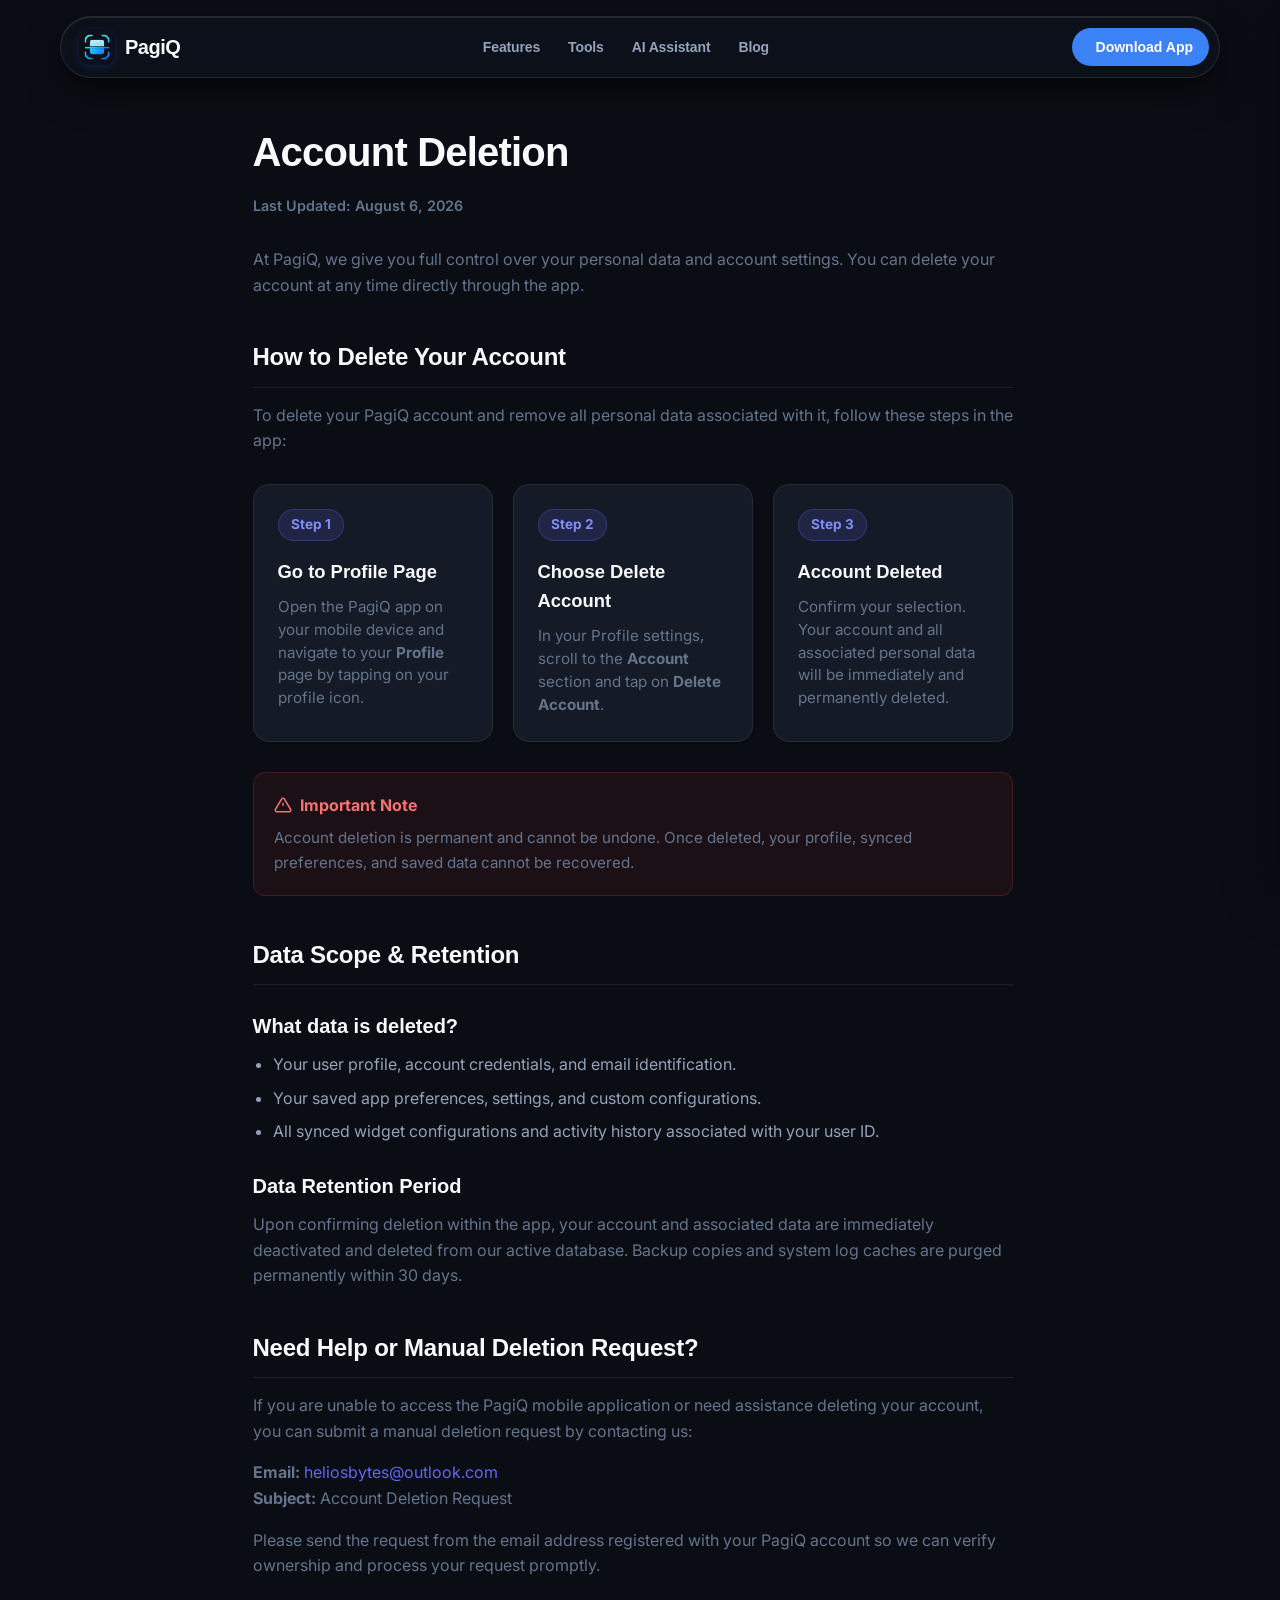
==== commit 652c0d6b: "feat: integrate Cloudflare Web Analytics and event tracking for download buttons" ====
--- a/account-deletion.html
+++ b/account-deletion.html
@@ -325,6 +325,7 @@
   </button>
 
   <script src="script.js"></script>
+<!-- Cloudflare Web Analytics --><script type='module' src='https://static.cloudflareinsights.com/beacon.min.js' data-cf-beacon='{"token": "80b46c73e29d4af6b3765d58560986ab"}'></script><!-- End Cloudflare Web Analytics -->
 </body>
 
 </html>
--- a/styles.css
+++ b/styles.css
@@ -105,7 +105,9 @@
 /* ================================================================
    RESET & BASE
    ================================================================ */
-*, *::before, *::after {
+*,
+*::before,
+*::after {
   box-sizing: border-box;
   margin: 0;
   padding: 0;
@@ -113,12 +115,29 @@
 
 html {
   scroll-behavior: smooth;
+  scroll-padding-top: 92px;
   font-size: 16px;
   background-color: var(--bg);
   color: var(--text);
-  transition: background-color var(--transition-normal), color var(--transition-normal);
   -webkit-font-smoothing: antialiased;
   -moz-osx-font-smoothing: grayscale;
+  overflow-x: clip;
+  scrollbar-gutter: stable;
+  text-rendering: optimizeLegibility;
+}
+
+section[id] {
+  scroll-margin-top: 88px;
+}
+
+::selection {
+  background: rgba(37, 99, 235, 0.18);
+  color: var(--text);
+}
+
+html.dark ::selection {
+  background: rgba(59, 130, 246, 0.35);
+  color: #fff;
 }
 
 body {
@@ -129,6 +148,41 @@
   min-height: 100vh;
   display: flex;
   flex-direction: column;
+  overflow-x: clip;
+  -webkit-tap-highlight-color: transparent;
+}
+
+/* Accessible keyboard focus — mouse users see no ring */
+a:focus-visible,
+button:focus-visible,
+input:focus-visible {
+  outline: 2px solid var(--brand-primary);
+  outline-offset: 3px;
+  border-radius: 6px;
+}
+
+/* Press feedback uses transform only (no layout) */
+.btn-primary:active,
+.btn-secondary:active,
+.store-badge-pill:active,
+.tool-tab:active {
+  transform: translateY(0) scale(0.98);
+}
+
+@media (hover: none) {
+  .pillar-card:hover,
+  .tool-catalog-card:hover,
+  .privacy-card:hover,
+  .step-card:hover,
+  .hero-feature-item:hover {
+    transform: none;
+  }
+}
+
+.section-heading,
+.feature-split-title,
+.final-cta-title {
+  text-wrap: balance;
 }
 
 a {
@@ -145,7 +199,8 @@
   outline: none;
 }
 
-img, svg {
+img,
+svg {
   display: block;
   max-width: 100%;
   height: auto;
@@ -264,6 +319,7 @@
   .section-heading {
     font-size: 2.75rem;
   }
+
   .section-subheading {
     font-size: 1.15rem;
   }
@@ -368,11 +424,13 @@
   height: 62px;
   padding: 0 10px 0 18px;
   background: var(--nav-floating-bg);
-  backdrop-filter: blur(18px) saturate(180%);
-  -webkit-backdrop-filter: blur(18px) saturate(180%);
+  backdrop-filter: blur(12px) saturate(140%);
+  -webkit-backdrop-filter: blur(12px) saturate(140%);
   border: 1px solid var(--nav-floating-border);
   border-radius: var(--radius-full);
   box-shadow: var(--nav-floating-shadow);
+  transform: translateZ(0);
+  contain: layout style;
   transition: height var(--transition-normal), background var(--transition-normal), border-color var(--transition-normal), box-shadow var(--transition-normal);
 }
 
@@ -526,13 +584,14 @@
   height: 18px;
 }
 
-/* Mobile Drawer */
+/* Mobile Navigation Drawer (Side Panel above Header) */
 .drawer-overlay {
   position: fixed;
   inset: 0;
-  background: rgba(15, 23, 42, 0.5);
-  backdrop-filter: blur(4px);
-  z-index: 150;
+  background: rgba(15, 23, 42, 0.6);
+  backdrop-filter: blur(8px);
+  -webkit-backdrop-filter: blur(8px);
+  z-index: 2000;
   opacity: 0;
   pointer-events: none;
   transition: opacity var(--transition-normal);
@@ -550,19 +609,24 @@
   bottom: 0;
   width: 320px;
   max-width: 85vw;
+  height: 100%;
+  height: 100dvh;
   background-color: var(--bg-card);
-  z-index: 160;
-  transform: translateX(100%);
-  transition: transform var(--transition-normal);
+  z-index: 2010;
+  transform: translate3d(100%, 0, 0);
+  will-change: transform;
+  transition: transform 0.38s cubic-bezier(0.16, 1, 0.3, 1);
   display: flex;
   flex-direction: column;
   padding: 24px;
-  box-shadow: var(--shadow-lg);
+  box-shadow: -12px 0 45px rgba(0, 0, 0, 0.25);
   border-left: 1px solid var(--border);
+  overflow-y: auto;
+  -webkit-overflow-scrolling: touch;
 }
 
 .drawer.open {
-  transform: translateX(0);
+  transform: translate3d(0, 0, 0);
 }
 
 .drawer-header {
@@ -630,30 +694,49 @@
   pointer-events: none;
   overflow: hidden;
   z-index: 0;
+  contain: strict;
+  transform: translateZ(0);
 }
 
 .glow-orb {
   position: absolute;
   border-radius: 50%;
-  filter: blur(120px);
-  opacity: 0.6;
+  filter: blur(70px);
+  opacity: 0.55;
+  pointer-events: none;
+  transform: translateZ(0);
+  contain: strict;
 }
 
 .glow-orb-1 {
-  width: 600px;
-  height: 450px;
+  width: 560px;
+  height: 420px;
   top: -100px;
   left: 50%;
   transform: translateX(-50%);
-  background: radial-gradient(circle, rgba(37, 99, 235, 0.18) 0%, rgba(59, 130, 246, 0.05) 70%, transparent 100%);
+  background: radial-gradient(circle, rgba(37, 99, 235, 0.16) 0%, rgba(59, 130, 246, 0.05) 70%, transparent 100%);
 }
 
 .glow-orb-2 {
-  width: 400px;
-  height: 300px;
+  width: 380px;
+  height: 280px;
   top: 150px;
   left: 60%;
-  background: radial-gradient(circle, rgba(147, 51, 234, 0.1) 0%, transparent 70%);
+  background: radial-gradient(circle, rgba(147, 51, 234, 0.09) 0%, transparent 70%);
+}
+
+@media (max-width: 768px) {
+  .glow-orb {
+    filter: blur(50px);
+    opacity: 0.45;
+  }
+  .glow-orb-1 {
+    width: 340px;
+    height: 260px;
+  }
+  .glow-orb-2 {
+    display: none;
+  }
 }
 
 .hero-grid-pattern {
@@ -663,6 +746,8 @@
   background-size: 32px 32px;
   mask-image: radial-gradient(ellipse 60% 50% at 50% 30%, #000 70%, transparent 100%);
   -webkit-mask-image: radial-gradient(ellipse 60% 50% at 50% 30%, #000 70%, transparent 100%);
+  contain: strict;
+  transform: translateZ(0);
 }
 
 html.dark .hero-grid-pattern {
@@ -722,10 +807,10 @@
   line-height: 1.15;
   letter-spacing: -0.04em;
   color: var(--text);
-    overflow-wrap: normal;
+  overflow-wrap: normal;
   word-break: normal;
   hyphens: none;
-max-width: 1000px;
+  max-width: 1000px;
   margin-inline: auto;
   width: 100%;
   max-width: 900px;
@@ -740,6 +825,7 @@
     max-width: 920px;
   }
 }
+
 .hero-pill,
 .hero-pill *,
 #heroPillText {
@@ -748,6 +834,7 @@
   overflow-wrap: normal;
   hyphens: none;
 }
+
 .hero-line--pill {
   display: inline-flex;
   align-items: center;
@@ -755,26 +842,32 @@
   flex-wrap: nowrap;
   white-space: nowrap;
 }
+
 #heroPillText {
   white-space: nowrap;
   flex-shrink: 0;
 }
+
 .hero-pill {
   display: inline-flex;
-    white-space: nowrap;
+  white-space: nowrap;
   flex-shrink: 0;
   align-items: center;
-  justify-content: flex-start;
+  justify-content: center;
   vertical-align: middle;
-  transform-origin: left center;
+  transform-origin: center center;
 
   position: relative;
-  top: -0.04em;
-
-  gap: 0.28em;
-
-  /* Optically centered padding for font metrics */
-  padding: 0.06em 0.38em 0.16em 0.34em;
+
+  gap: 0.3em;
+
+  /* Symmetric padding so the dot+text group stays optically centered */
+  padding: 0.08em 0.5em 0.14em 0.5em;
+
+  /* Auto width — background hugs the active word's size */
+  width: auto;
+  min-width: 0;
+  box-sizing: border-box;
 
   border-radius: 9999px;
 
@@ -800,8 +893,11 @@
   isolation: isolate;
 
   transform: translateZ(0);
-
+  contain: layout paint style;
+
+  /* Width morphs smoothly on word change (driven by JS inline width) */
   transition:
+    width 0.42s cubic-bezier(0.16, 1, 0.3, 1),
     transform 0.3s cubic-bezier(0.16, 1, 0.3, 1),
     box-shadow 0.3s ease;
 }
@@ -822,46 +918,43 @@
   border-radius: inherit;
   background: linear-gradient(105deg, transparent 35%, rgba(255, 255, 255, 0.08) 48%, rgba(255, 255, 255, 0.14) 52%, transparent 68%);
   transform: translateX(-120%);
-  animation: pillShine 3.8s ease-in-out infinite;
+  animation: pillShine 6s ease-in-out infinite;
   pointer-events: none;
   z-index: 0;
-}
-
-.hero-pill-dot {
-  width: 8px;
-  height: 8px;
-  min-width: 8px;
-  min-height: 8px;
-  border-radius: 50%;
-  background: #00E5FF;
-  box-shadow: 0 0 10px rgba(0, 229, 255, 0.9), 0 0 18px rgba(0, 229, 255, 0.45);
-  position: relative;
-  flex-shrink: 0;
-  z-index: 1;
-}
-
-.hero-pill-dot::after {
-  content: "";
-  position: absolute;
-  inset: -7px;
-  border-radius: 50%;
-  border: 1px solid rgba(0, 229, 255, 0.32);
-  animation: pillDotRing 2.4s cubic-bezier(0.16, 1, 0.3, 1) infinite;
-}
-
-@keyframes pillDotRing {
-  0% { transform: scale(0.65); opacity: 1; }
-  100% { transform: scale(1.9); opacity: 0; }
+  will-change: transform;
+}
+
+/* Pause decorative infinite animations when hero is off-screen (toggled by JS) */
+.hero-paused .hero-pill::before,
+.hero-paused .floating-card,
+.hero-paused .glow-orb {
+  animation-play-state: paused !important;
 }
 
 @keyframes pillShine {
-  0%, 65% { transform: translateX(-120%); }
-  100% { transform: translateX(120%); }
+
+  0%,
+  65% {
+    transform: translateX(-120%);
+  }
+
+  100% {
+    transform: translateX(120%);
+  }
 }
 
 @keyframes pulseDot {
-  0%, 100% { transform: scale(1); opacity: 1; }
-  50% { transform: scale(1.3); opacity: 0.6; }
+
+  0%,
+  100% {
+    transform: scale(1);
+    opacity: 1;
+  }
+
+  50% {
+    transform: scale(1.3);
+    opacity: 0.6;
+  }
 }
 
 #heroPillText {
@@ -870,18 +963,37 @@
   display: inline-block;
   line-height: 1;
   white-space: nowrap;
-  will-change: transform, opacity, filter;
-  transform: translateY(0);
+  /* No forced width — dot + text shrink-wrap as one group and the
+     pill's justify-content:center keeps that group centered */
+  min-width: 0;
+  text-align: center;
+  transform: translate3d(0, 0, 0);
   opacity: 1;
-  filter: blur(0px);
   font-variant-ligatures: common-ligatures;
   -webkit-font-smoothing: antialiased;
-  transition: transform 0.52s cubic-bezier(0.16, 1, 0.3, 1), opacity 0.40s ease, filter 0.40s ease;
+  transition: transform 0.32s cubic-bezier(0.16, 1, 0.3, 1), opacity 0.28s ease;
+}
+
+/* JS-driven swap states — transform + opacity only (compositor, no layout) */
+#heroPillText.is-out {
+  transform: translate3d(0, -12px, 0);
+  opacity: 0;
+}
+
+#heroPillText.is-pre {
+  transform: translate3d(0, 12px, 0);
+  opacity: 0;
+  transition: none;
+}
+
+#heroPillText.is-in {
+  transform: translate3d(0, 0, 0);
+  opacity: 1;
 }
 
 .hero-line {
   display: block;
-  line-height: 1.05;
+  line-height: 1.08;
 }
 
 .hero-title br {
@@ -893,9 +1005,11 @@
   flex-wrap: wrap;
   align-items: center;
   justify-content: center;
-  gap: 0.18em;
-  margin-top: 0.06em;
-  line-height: 1.1;
+  column-gap: 0.18em;
+  /* Single source of truth for line 2 → line 3 gap (no extra margin on .hero-in-one) */
+  row-gap: 0.12em;
+  margin-top: 0.12em;
+  line-height: 1.08;
 }
 
 .hero-pill-row {
@@ -909,8 +1023,8 @@
 .hero-in-one {
   flex: 0 0 100%;
   text-align: center;
-  margin-top: 0.06em;
-  line-height: 1.05;
+  margin-top: 0;
+  line-height: 1.08;
 }
 
 html.dark .hero-pill {
@@ -922,15 +1036,6 @@
 
 html.dark .hero-pill::before {
   background: linear-gradient(105deg, transparent 35%, rgba(15, 23, 42, 0.04) 48%, rgba(15, 23, 42, 0.07) 52%, transparent 68%);
-}
-
-html.dark .hero-pill-dot {
-  background: #2563EB;
-  box-shadow: 0 0 10px rgba(37, 99, 235, 0.65), 0 0 16px rgba(37, 99, 235, 0.35);
-}
-
-html.dark .hero-pill-dot::after {
-  border-color: rgba(37, 99, 235, 0.22);
 }
 
 .hero-subtitle {
@@ -1106,19 +1211,21 @@
   align-items: center;
   gap: 12px;
   padding: 12px 18px;
-  background: rgba(255, 255, 255, 0.88);
-  backdrop-filter: blur(16px);
-  -webkit-backdrop-filter: blur(16px);
+  background: rgba(255, 255, 255, 0.94);
+  backdrop-filter: blur(8px);
+  -webkit-backdrop-filter: blur(8px);
   border: 1px solid var(--border-strong);
   border-radius: var(--radius-lg);
   box-shadow: var(--shadow-lg);
   z-index: 10;
   text-align: left;
-  animation: floatCard 4s ease-in-out infinite alternate;
+  transform: translate3d(0, 0, 0);
+  contain: layout style paint;
+  animation: floatCard 5s ease-in-out infinite alternate;
 }
 
 html.dark .floating-card {
-  background: rgba(20, 26, 38, 0.88);
+  background: rgba(20, 26, 38, 0.94);
 }
 
 @media (min-width: 960px) {
@@ -1139,8 +1246,13 @@
 }
 
 @keyframes floatCard {
-  0% { transform: translateY(0); }
-  100% { transform: translateY(-8px); }
+  0% {
+    transform: translate3d(0, 0, 0);
+  }
+
+  100% {
+    transform: translate3d(0, -8px, 0);
+  }
 }
 
 .floating-card-icon {
@@ -1172,22 +1284,48 @@
   width: 100%;
   display: flex;
   justify-content: center;
-  filter: drop-shadow(0 28px 48px rgba(15, 23, 42, 0.22)) drop-shadow(0 8px 16px rgba(15, 23, 42, 0.12));
+  transform: translateZ(0);
+  contain: layout style;
+  padding-bottom: 34px;
+}
+
+/* Soft floor shadow grounding the device (static = zero repaint cost) */
+.phone-stage::after {
+  content: "";
+  position: absolute;
+  bottom: 0;
+  left: 50%;
+  transform: translateX(-50%);
+  width: min(430px, 82%);
+  height: 46px;
+  background: radial-gradient(ellipse at center, rgba(2, 6, 18, 0.36) 0%, rgba(2, 6, 18, 0.12) 45%, transparent 70%);
+  filter: blur(10px);
+  z-index: 0;
+  pointer-events: none;
 }
 
 .iphone-shell {
   width: min(330px, 100%);
   max-width: 100%;
   height: 680px;
-  background: linear-gradient(90deg, #2E323C 0%, #3B404E 7%, #343842 14%, #232730 22%, #1A1D24 50%, #232730 78%, #343842 86%, #3B404E 93%, #2E323C 100%);
+  /* Layered: antenna breaks → brushed natural-titanium cylinder shading */
+  background:
+    linear-gradient(to bottom, transparent 0 11.5%, rgba(215, 221, 231, 0.55) 11.5% calc(11.5% + 2px), transparent calc(11.5% + 2px)) left top / 2px 100% no-repeat,
+    linear-gradient(to bottom, transparent 0 77%, rgba(215, 221, 231, 0.55) 77% calc(77% + 2px), transparent calc(77% + 2px)) left top / 2px 100% no-repeat,
+    linear-gradient(to bottom, transparent 0 11.5%, rgba(215, 221, 231, 0.55) 11.5% calc(11.5% + 2px), transparent calc(11.5% + 2px)) right top / 2px 100% no-repeat,
+    linear-gradient(to bottom, transparent 0 77%, rgba(215, 221, 231, 0.55) 77% calc(77% + 2px), transparent calc(77% + 2px)) right top / 2px 100% no-repeat,
+    linear-gradient(90deg, #333742 0%, #434859 4%, #4b5162 8%, #3a3f4d 14%, #252932 24%, #171a21 50%, #252932 76%, #3a3f4d 86%, #4b5162 92%, #434859 96%, #333742 100%);
   border-radius: 58px;
   padding: 11px;
   position: relative;
+  z-index: 1;
   border: 1px solid #0A0C10;
   box-shadow:
-    inset 0 0 0 1px rgba(255, 255, 255, 0.14),
-    inset 0 1px 0 rgba(255, 255, 255, 0.22),
-    inset 0 -1px 0 rgba(0, 0, 0, 0.55),
+    inset 0 0 0 1px rgba(236, 241, 249, 0.20),
+    inset 2px 0 3px -1px rgba(236, 241, 249, 0.30),
+    inset -2px 0 3px -1px rgba(0, 0, 0, 0.55),
+    inset 0 1px 0 rgba(255, 255, 255, 0.28),
+    inset 0 -1px 0 rgba(0, 0, 0, 0.60),
     inset 0 -2px 6px rgba(0, 0, 0, 0.35),
     0 0 0 1px rgba(0, 0, 0, 0.9),
     0 12px 24px rgba(0, 0, 0, 0.16),
@@ -1207,18 +1345,23 @@
   z-index: 1;
 }
 
-/* bottom speaker / USB-C / mic - iPhone 15 Pro */
+/* bottom edge: USB-C port flanked by speaker / mic holes - iPhone 15 Pro */
 .iphone-shell::after {
   content: "";
   position: absolute;
-  bottom: 4.5px;
+  bottom: 4px;
   left: 50%;
   transform: translateX(-50%);
-  width: 42px;
-  height: 4px;
-  background: #0D0F13;
-  border-radius: 1.5px;
-  box-shadow: inset 0 1px 0 rgba(255, 255, 255, 0.06), 0 1px 0 rgba(255, 255, 255, 0.04);
+  width: 150px;
+  height: 6px;
+  background-image:
+    linear-gradient(to bottom, #05070b, #020306),
+    radial-gradient(circle, #020306 1.3px, rgba(255, 255, 255, 0.06) 1.5px, transparent 1.7px);
+  background-size: 40px 5px, 8px 6px;
+  background-position: center, center;
+  background-repeat: no-repeat, repeat;
+  border-radius: 3px;
+  box-shadow: inset 0 1px 1px rgba(0, 0, 0, 0.9), 0 1px 0 rgba(255, 255, 255, 0.05);
 }
 
 @media (min-width: 480px) {
@@ -1228,43 +1371,48 @@
   }
 }
 
-/* Hardware Buttons - iPhone 15 Pro: Action + Volume + Side */
+/* Hardware Buttons - iPhone 15 Pro: Action + Volume + Side.
+   Milled-slot look: dark groove outline + bright outer catch-light. */
 .iphone-button {
   position: absolute;
-  background: linear-gradient(90deg, #2A2E38 0%, #3A3F4B 50%, #2A2E38 100%);
-  border: 1px solid #0A0C10;
-  box-shadow: inset 0 1px 0 rgba(255, 255, 255, 0.13), inset 0 -1px 0 rgba(0, 0, 0, 0.45), 0 1px 2px rgba(0, 0, 0, 0.28);
+  background: linear-gradient(90deg, #22262f 0%, #4a5060 18%, #5a6172 50%, #4a5060 82%, #22262f 100%);
+  border: 1px solid #07090c;
+  box-shadow:
+    inset 0 1px 1px rgba(255, 255, 255, 0.30),
+    inset 0 -1px 1px rgba(0, 0, 0, 0.55),
+    0 0 0 1px rgba(0, 0, 0, 0.55),
+    0 1px 2px rgba(0, 0, 0, 0.35);
 }
 
 .iphone-button.action {
-  left: -3.5px;
+  left: -3px;
   top: 102px;
-  width: 3.2px;
-  height: 32px;
+  width: 3px;
+  height: 30px;
   border-radius: 1.5px;
 }
 
 .iphone-button.vol-up {
-  left: -3.5px;
-  top: 148px;
-  width: 3.5px;
-  height: 62px;
+  left: -3px;
+  top: 146px;
+  width: 3px;
+  height: 60px;
   border-radius: 1.5px;
 }
 
 .iphone-button.vol-down {
-  left: -3.5px;
-  top: 218px;
-  width: 3.5px;
-  height: 62px;
+  left: -3px;
+  top: 214px;
+  width: 3px;
+  height: 60px;
   border-radius: 1.5px;
 }
 
 .iphone-button.power {
-  right: -3.5px;
-  top: 178px;
-  width: 3.8px;
-  height: 84px;
+  right: -3px;
+  top: 186px;
+  width: 3px;
+  height: 88px;
   border-radius: 1.5px;
 }
 
@@ -1277,7 +1425,10 @@
   position: relative;
   overflow: hidden;
   z-index: 2;
-  box-shadow: inset 0 0 0 1px rgba(255, 255, 255, 0.05), inset 0 2px 10px rgba(0, 0, 0, 0.85);
+  box-shadow:
+    inset 0 0 0 1px rgba(255, 255, 255, 0.05),
+    inset 0 2px 10px rgba(0, 0, 0, 0.85),
+    0 0 0 1px rgba(0, 0, 0, 0.65);
 }
 
 .iphone-screen-surface {
@@ -1298,9 +1449,12 @@
   position: absolute;
   inset: 0;
   border-radius: 44px;
-  background: linear-gradient(105deg, rgba(255, 255, 255, 0.08) 0%, transparent 22%, transparent 78%, rgba(255, 255, 255, 0.05) 100%);
+  /* Real cover-glass: soft diagonal reflection streak over edge lighting */
+  background:
+    linear-gradient(115deg, transparent 42%, rgba(255, 255, 255, 0.075) 47%, rgba(255, 255, 255, 0.028) 53%, transparent 58%),
+    linear-gradient(105deg, rgba(255, 255, 255, 0.08) 0%, transparent 22%, transparent 78%, rgba(255, 255, 255, 0.05) 100%);
   pointer-events: none;
-  z-index: 2;
+  z-index: 40;
 }
 
 html.dark .iphone-screen-surface {
@@ -1375,7 +1529,7 @@
   width: 3px;
   height: 3px;
   border-radius: 50%;
-  background: radial-gradient(circle, rgba(255,255,255,0.22) 0%, transparent 70%);
+  background: radial-gradient(circle, rgba(255, 255, 255, 0.22) 0%, transparent 70%);
 }
 
 .island-indicator {
@@ -2158,14 +2312,22 @@
   max-width: 100%;
   margin: 0 auto;
   position: relative;
-  background: linear-gradient(90deg, #2E323C 0%, #3B404E 7%, #343842 14%, #232730 22%, #1A1D24 50%, #232730 78%, #343842 86%, #3B404E 93%, #2E323C 100%);
+  background:
+    linear-gradient(to bottom, transparent 0 11.5%, rgba(215, 221, 231, 0.55) 11.5% calc(11.5% + 2px), transparent calc(11.5% + 2px)) left top / 2px 100% no-repeat,
+    linear-gradient(to bottom, transparent 0 77%, rgba(215, 221, 231, 0.55) 77% calc(77% + 2px), transparent calc(77% + 2px)) left top / 2px 100% no-repeat,
+    linear-gradient(to bottom, transparent 0 11.5%, rgba(215, 221, 231, 0.55) 11.5% calc(11.5% + 2px), transparent calc(11.5% + 2px)) right top / 2px 100% no-repeat,
+    linear-gradient(to bottom, transparent 0 77%, rgba(215, 221, 231, 0.55) 77% calc(77% + 2px), transparent calc(77% + 2px)) right top / 2px 100% no-repeat,
+    linear-gradient(90deg, #333742 0%, #434859 4%, #4b5162 8%, #3a3f4d 14%, #252932 24%, #171a21 50%, #252932 76%, #3a3f4d 86%, #4b5162 92%, #434859 96%, #333742 100%);
   border-radius: 54px;
   padding: 10px;
   border: 1px solid #0A0C10;
+  contain: layout style paint;
   box-shadow:
-    inset 0 0 0 1px rgba(255, 255, 255, 0.13),
-    inset 0 1px 0 rgba(255, 255, 255, 0.18),
-    inset 0 -1px 0 rgba(0, 0, 0, 0.45),
+    inset 0 0 0 1px rgba(236, 241, 249, 0.20),
+    inset 2px 0 3px -1px rgba(236, 241, 249, 0.30),
+    inset -2px 0 3px -1px rgba(0, 0, 0, 0.55),
+    inset 0 1px 0 rgba(255, 255, 255, 0.24),
+    inset 0 -1px 0 rgba(0, 0, 0, 0.5),
     0 16px 36px rgba(0, 0, 0, 0.16),
     0 28px 64px rgba(0, 0, 0, 0.20);
 }
@@ -2181,7 +2343,9 @@
   position: absolute;
   inset: 1px;
   border-radius: 53px;
-  background: linear-gradient(105deg, transparent 30%, rgba(255, 255, 255, 0.05) 45%, transparent 62%);
+  background:
+    linear-gradient(115deg, transparent 42%, rgba(255, 255, 255, 0.06) 47%, rgba(255, 255, 255, 0.02) 53%, transparent 58%),
+    linear-gradient(105deg, transparent 30%, rgba(255, 255, 255, 0.05) 45%, transparent 62%);
   pointer-events: none;
   z-index: 1;
 }
@@ -2192,11 +2356,16 @@
   bottom: 4px;
   left: 50%;
   transform: translateX(-50%);
-  width: 38px;
-  height: 3.5px;
-  background: #0D0F13;
-  border-radius: 1.5px;
-  box-shadow: inset 0 1px 0 rgba(255, 255, 255, 0.05);
+  width: 140px;
+  height: 6px;
+  background-image:
+    linear-gradient(to bottom, #05070b, #020306),
+    radial-gradient(circle, #020306 1.3px, rgba(255, 255, 255, 0.06) 1.5px, transparent 1.7px);
+  background-size: 38px 5px, 8px 6px;
+  background-position: center, center;
+  background-repeat: no-repeat, repeat;
+  border-radius: 3px;
+  box-shadow: inset 0 1px 1px rgba(0, 0, 0, 0.9), 0 1px 0 rgba(255, 255, 255, 0.05);
   z-index: 3;
 }
 
@@ -2209,9 +2378,23 @@
   z-index: 2;
   display: flex;
   flex-direction: column;
-  box-shadow: inset 0 0 0 1px rgba(255, 255, 255, 0.05), inset 0 2px 8px rgba(0, 0, 0, 0.85);
+  box-shadow:
+    inset 0 0 0 1px rgba(255, 255, 255, 0.05),
+    inset 0 2px 8px rgba(0, 0, 0, 0.85),
+    0 0 0 1px rgba(0, 0, 0, 0.65);
   height: 680px;
   min-height: 680px;
+}
+
+/* Cover-glass reflection streak over the whole screen (static, cheap) */
+.mobile-app-window::before {
+  content: "";
+  position: absolute;
+  inset: 0;
+  border-radius: 41px;
+  background: linear-gradient(115deg, transparent 42%, rgba(255, 255, 255, 0.06) 47%, rgba(255, 255, 255, 0.02) 53%, transparent 58%);
+  pointer-events: none;
+  z-index: 30;
 }
 
 @media (min-width: 480px) {
@@ -2222,29 +2405,29 @@
 }
 
 /* inner screen - clips to rounded OLED */
-.mobile-app-window > .mobile-statusbar-mini,
-.mobile-app-window > .chat-mockup-header,
-.mobile-app-window > .chat-stream,
-.mobile-app-window > .chat-input-bar,
-.mobile-app-window > .resume-mockup-header,
-.mobile-app-window > .resume-step-indicator,
-.mobile-app-window > .resume-sheet-preview,
-.mobile-app-window > .sign-mockup-header,
-.mobile-app-window > .sign-doc-sheet,
-.mobile-app-window > .camera-viewfinder-screen,
-.mobile-app-window > .mobile-statusbar-mini + * {
+.mobile-app-window>.mobile-statusbar-mini,
+.mobile-app-window>.chat-mockup-header,
+.mobile-app-window>.chat-stream,
+.mobile-app-window>.chat-input-bar,
+.mobile-app-window>.resume-mockup-header,
+.mobile-app-window>.resume-step-indicator,
+.mobile-app-window>.resume-sheet-preview,
+.mobile-app-window>.sign-mockup-header,
+.mobile-app-window>.sign-doc-sheet,
+.mobile-app-window>.camera-viewfinder-screen,
+.mobile-app-window>.mobile-statusbar-mini+* {
   position: relative;
   z-index: 1;
 }
 
 /* screen surface - first and last child rounded via parent overflow */
-.mobile-app-window > :first-child {
+.mobile-app-window> :first-child {
   border-top-left-radius: 41px;
   border-top-right-radius: 41px;
   overflow: hidden;
 }
 
-.mobile-app-window > :last-child {
+.mobile-app-window> :last-child {
   border-bottom-left-radius: 41px;
   border-bottom-right-radius: 41px;
   overflow: hidden;
@@ -2771,7 +2954,8 @@
   flex-wrap: wrap;
 }
 
-.stat-badge-original, .stat-badge-compressed {
+.stat-badge-original,
+.stat-badge-compressed {
   display: flex;
   flex-direction: column;
   align-items: center;
@@ -2910,10 +3094,21 @@
   background: #CBD5E1;
 }
 
-.mock-line.w-90 { width: 90%; }
-.mock-line.w-80 { width: 80%; }
-.mock-line.w-75 { width: 75%; }
-.mock-line.w-60 { width: 60%; }
+.mock-line.w-90 {
+  width: 90%;
+}
+
+.mock-line.w-80 {
+  width: 80%;
+}
+
+.mock-line.w-75 {
+  width: 75%;
+}
+
+.mock-line.w-60 {
+  width: 60%;
+}
 
 .mock-image-block {
   height: 60px;
@@ -2940,8 +3135,13 @@
   text-align: center;
 }
 
-.text-muted { color: var(--text-muted); }
-.text-green { color: #059669; }
+.text-muted {
+  color: var(--text-muted);
+}
+
+.text-green {
+  color: #059669;
+}
 
 .compression-benefits-grid {
   display: grid;
@@ -3362,10 +3562,33 @@
   border-style: solid;
 }
 
-.corner-marker.top-left { top: -2px; left: -2px; border-width: 3px 0 0 3px; border-top-left-radius: 8px; }
-.corner-marker.top-right { top: -2px; right: -2px; border-width: 3px 3px 0 0; border-top-right-radius: 8px; }
-.corner-marker.bottom-left { bottom: -2px; left: -2px; border-width: 0 0 3px 3px; border-bottom-left-radius: 8px; }
-.corner-marker.bottom-right { bottom: -2px; right: -2px; border-width: 0 3px 3px 0; border-bottom-right-radius: 8px; }
+.corner-marker.top-left {
+  top: -2px;
+  left: -2px;
+  border-width: 3px 0 0 3px;
+  border-top-left-radius: 8px;
+}
+
+.corner-marker.top-right {
+  top: -2px;
+  right: -2px;
+  border-width: 3px 3px 0 0;
+  border-top-right-radius: 8px;
+}
+
+.corner-marker.bottom-left {
+  bottom: -2px;
+  left: -2px;
+  border-width: 0 0 3px 3px;
+  border-bottom-left-radius: 8px;
+}
+
+.corner-marker.bottom-right {
+  bottom: -2px;
+  right: -2px;
+  border-width: 0 3px 3px 0;
+  border-bottom-right-radius: 8px;
+}
 
 .scanned-paper-preview {
   width: 75%;
@@ -3386,12 +3609,27 @@
   height: 3px;
   background: #3B82F6;
   box-shadow: 0 0 12px #3B82F6;
-  animation: laserScan 2.5s infinite ease-in-out alternate;
+  transform: translate3d(0, 0, 0);
+  animation: laserScan 2.8s infinite ease-in-out alternate;
+  will-change: transform;
+}
+
+@media (prefers-reduced-motion: reduce) {
+  .scan-laser-bar,
+  .floating-card,
+  .hero-pill::before {
+    animation: none !important;
+  }
 }
 
 @keyframes laserScan {
-  0% { top: 0; }
-  100% { top: 95%; }
+  0% {
+    transform: translate3d(0, 0, 0);
+  }
+
+  100% {
+    transform: translate3d(0, 195px, 0);
+  }
 }
 
 .paper-title-line {
@@ -3916,20 +4154,33 @@
 }
 
 .faq-content {
-  max-height: 0;
+  display: grid;
+  grid-template-rows: 0fr;
+  transition: grid-template-rows 0.32s cubic-bezier(0.16, 1, 0.3, 1);
+}
+
+.faq-content > p {
   overflow: hidden;
-  transition: max-height var(--transition-normal), padding var(--transition-normal);
-  padding: 0 24px;
+  min-height: 0;
 }
 
 .faq-item.active .faq-content {
-  padding-bottom: 24px;
+  grid-template-rows: 1fr;
 }
 
 .faq-content p {
   font-size: 0.95rem;
   color: var(--text-secondary);
   line-height: 1.6;
+}
+
+/* inner spacing without affecting grid animation */
+.faq-content > p {
+  padding: 0 24px;
+}
+
+.faq-item.active .faq-content > p {
+  padding-bottom: 24px;
 }
 
 /* ================================================================
@@ -4245,21 +4496,70 @@
    ================================================================ */
 .fade-up {
   opacity: 0;
-  transform: translateY(20px);
-  transition: opacity 0.6s cubic-bezier(0.16, 1, 0.3, 1), transform 0.6s cubic-bezier(0.16, 1, 0.3, 1);
+  transform: translate3d(0, 20px, 0);
+  transition: opacity 0.5s cubic-bezier(0.16, 1, 0.3, 1), transform 0.5s cubic-bezier(0.16, 1, 0.3, 1);
 }
 
 .fade-up.visible {
   opacity: 1;
-  transform: translateY(0);
-}
-
-.fade-up-d1 { transition-delay: 0.08s; }
-.fade-up-d2 { transition-delay: 0.16s; }
-.fade-up-d3 { transition-delay: 0.24s; }
-.fade-up-d4 { transition-delay: 0.32s; }
-.fade-up-d5 { transition-delay: 0.40s; }
-.fade-up-d6 { transition-delay: 0.48s; }
+  transform: translate3d(0, 0, 0);
+}
+
+/* Above-fold hero content must never feel slow — shorter delays */
+.hero .fade-up-d1 { transition-delay: 0.04s; }
+.hero .fade-up-d2 { transition-delay: 0.08s; }
+.hero .fade-up-d3 { transition-delay: 0.12s; }
+.hero .fade-up-d4 { transition-delay: 0.16s; }
+.hero .fade-up-d5 { transition-delay: 0.20s; }
+
+/* Only hint the compositor while animating */
+@media (prefers-reduced-motion: no-preference) {
+  .fade-up:not(.visible) {
+    will-change: opacity, transform;
+  }
+}
+
+.fade-up-d1 {
+  transition-delay: 0.06s;
+}
+
+.fade-up-d2 {
+  transition-delay: 0.12s;
+}
+
+.fade-up-d3 {
+  transition-delay: 0.18s;
+}
+
+.fade-up-d4 {
+  transition-delay: 0.24s;
+}
+
+.fade-up-d5 {
+  transition-delay: 0.30s;
+}
+
+.fade-up-d6 {
+  transition-delay: 0.36s;
+}
+
+/* Offscreen Section Rendering Performance */
+#features,
+#ai-intelligence,
+#resume-builder,
+#compression,
+#security,
+#tools,
+#scanner,
+#privacy,
+#how-it-works,
+#use-cases,
+#faq,
+.final-cta-section,
+.footer {
+  content-visibility: auto;
+  contain-intrinsic-size: auto 600px;
+}
 
 /* ================================================================
    19. TOAST NOTIFICATION (App Store Coming Soon)
@@ -4270,8 +4570,8 @@
   left: 50%;
   transform: translateX(-50%) translateY(100px);
   background: rgba(15, 23, 42, 0.95);
-  backdrop-filter: blur(16px);
-  -webkit-backdrop-filter: blur(16px);
+  backdrop-filter: blur(12px);
+  -webkit-backdrop-filter: blur(12px);
   color: #FFFFFF;
   padding: 12px 20px;
   border-radius: var(--radius-full);
@@ -4465,6 +4765,44 @@
   }
 }
 
+/* Extra Small Phones: <= 360px */
+@media (max-width: 360px) {
+  .container {
+    padding-left: 12px;
+    padding-right: 12px;
+  }
+
+  .hero-title {
+    font-size: clamp(1.45rem, 7.5vw, 1.85rem);
+  }
+
+  .hero-line--pill {
+    font-size: clamp(1.05rem, 4.5vw, 1.4rem);
+  }
+
+  .hero-feature-item {
+    flex: 0 0 calc(33.333% - 8px);
+  }
+
+  .hero-feature-circle {
+    width: 42px;
+    height: 42px;
+  }
+
+  .stat-val {
+    font-size: 1.5rem;
+  }
+
+  .trust-grid {
+    grid-template-columns: 1fr;
+  }
+
+  .iphone-shell {
+    width: min(310px, calc(100vw - 24px));
+    height: clamp(490px, 165vw, 650px);
+  }
+}
+
 /* Mobile phones: 320px through 479px */
 @media (max-width: 479px) {
   .container {
@@ -4504,7 +4842,7 @@
     gap: 6px;
   }
 
-  .nav-right > .btn-primary {
+  .nav-right>.btn-primary {
     display: none;
   }
 
@@ -4551,7 +4889,9 @@
     display: flex;
     align-items: center;
     justify-content: center;
-    gap: 0.2em;
+    column-gap: 0.2em;
+    row-gap: 0.14em;
+    margin-top: 0.14em;
     flex-wrap: wrap;
   }
 
@@ -4559,30 +4899,19 @@
     flex: 0 0 100%;
     text-align: center;
     white-space: nowrap;
-    margin-top: 0.08em;
+    margin-top: 0;
   }
 
   .hero-pill {
-    gap: 0.32em;
-    padding: 0.06em 0.42em 0.16em 0.36em;
+    gap: 0.3em;
+    padding: 0.08em 0.5em 0.14em 0.5em;
     font-size: 0.88em;
     letter-spacing: -0.02em;
     vertical-align: middle;
     top: 0;
     max-width: calc(100vw - 32px);
-    justify-content: flex-start;
+    justify-content: center;
     align-self: center;
-  }
-
-  .hero-pill-dot {
-    width: 7px;
-    height: 7px;
-    min-width: 7px;
-    min-height: 7px;
-  }
-
-  .hero-pill-dot::after {
-    inset: -6px;
   }
 
   #heroPillText {
@@ -4621,9 +4950,9 @@
     flex-direction: column;
   }
 
-  .cta-button-group > *,
-  .store-badge-strip > *,
-  .final-cta-buttons > * {
+  .cta-button-group>*,
+  .store-badge-strip>*,
+  .final-cta-buttons>* {
     width: 100%;
   }
 
@@ -4703,6 +5032,12 @@
     overflow-x: auto;
     flex-wrap: nowrap;
     padding-bottom: 4px;
+    scrollbar-width: none;
+    -webkit-overflow-scrolling: touch;
+  }
+
+  .tools-tabs::-webkit-scrollbar {
+    display: none;
   }
 
   .tool-tab {
@@ -4718,7 +5053,7 @@
     font-size: 0.95rem;
   }
 
-  .faq-content {
+  .faq-content > p {
     padding-left: 16px;
     padding-right: 16px;
   }
@@ -4776,9 +5111,9 @@
   }
 }
 
-/* Tablets: 480px through 767px */
+/* Tablets & Phablets: 480px through 767px */
 @media (min-width: 480px) and (max-width: 767px) {
-  .nav-right > .btn-primary {
+  .nav-right>.btn-primary {
     display: none;
   }
 
@@ -4802,8 +5137,8 @@
   }
 }
 
-/* Laptop and desktop density adjustments */
-@media (min-width: 768px) and (max-width: 1199px) {
+/* Medium Tablets: 768px through 959px */
+@media (min-width: 768px) and (max-width: 959px) {
   .nav-links {
     display: none;
   }
@@ -4822,6 +5157,13 @@
 
   .floating-card {
     display: none;
+  }
+}
+
+/* Laptops & Standard Desktops: 960px through 1199px */
+@media (min-width: 960px) and (max-width: 1199px) {
+  .hero-mockup-wrapper {
+    max-width: 820px;
   }
 }
 
@@ -4859,5 +5201,4 @@
     animation-iteration-count: 1 !important;
     transition-duration: 0.01ms !important;
   }
-}
-
+}
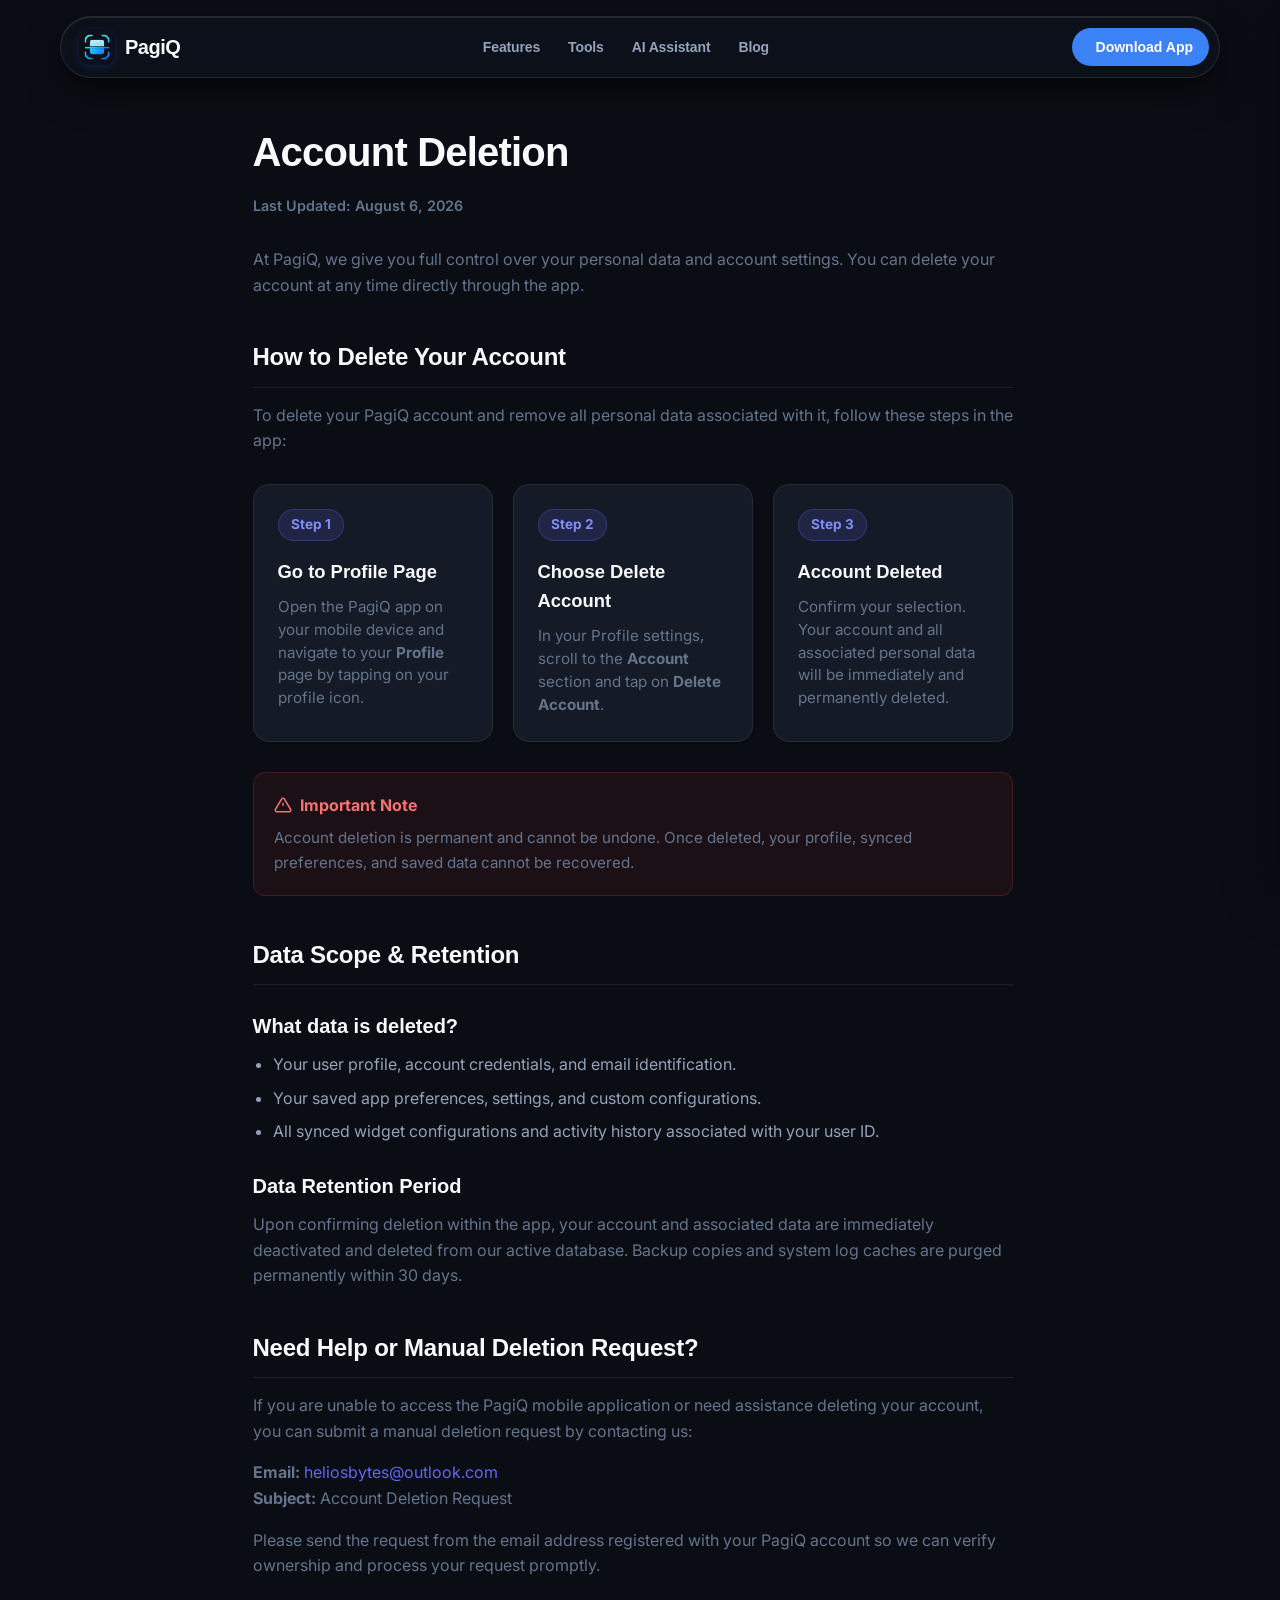
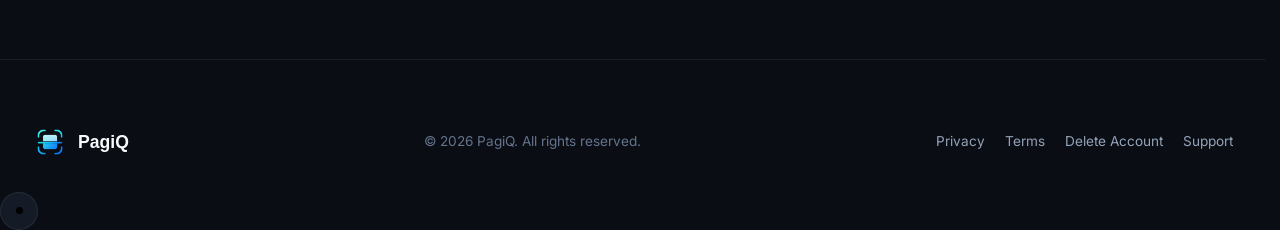
==== commit 339db026: "refactor: remove all file comments and section headers from styles.css" ====
--- a/account-deletion.html
+++ b/account-deletion.html
@@ -11,8 +11,7 @@
   <link rel="preconnect" href="https://fonts.gstatic.com" crossorigin />
   <link href="https://fonts.googleapis.com/css2?family=Inter:wght@400;500;600;700;800&display=swap" rel="stylesheet" />
   <link rel="stylesheet" href="styles.css" />
-  <style>
-    .legal-container {
+  <style>    .legal-container {
       max-width: 800px;
       margin: 120px auto 80px;
       padding: 0 20px;
@@ -72,7 +71,7 @@
       text-decoration: underline;
     }
 
-    /* Steps Cards */
+    
     .steps-grid {
       display: grid;
       grid-template-columns: 1fr;
@@ -152,7 +151,7 @@
 
 <body>
 
-  <!-- NAVBAR -->
+  
   <header class="navbar" id="navbar">
     <nav class="navbar-inner">
       <a href="index.html" class="logo">
@@ -186,7 +185,7 @@
     </nav>
   </header>
 
-  <!-- Mobile Drawer -->
+  
   <div class="drawer-overlay" id="drawerOverlay"></div>
   <div class="drawer" id="drawer">
     <div class="drawer-header">
@@ -292,7 +291,7 @@
     </section>
   </main>
 
-  <!-- FOOTER -->
+  
   <footer class="footer">
     <div class="container footer-inner">
       <div class="footer-left">
@@ -309,7 +308,7 @@
     </div>
   </footer>
 
-  <!-- THEME TOGGLE -->
+  
   <button class="theme-toggle" id="themeToggle" aria-label="Toggle dark mode">
     <svg id="themeIcon" viewBox="0 0 24 24" class="icon" style="color:#f59e0b">
       <circle cx="12" cy="12" r="5" />
@@ -325,7 +324,7 @@
   </button>
 
   <script src="script.js"></script>
-<!-- Cloudflare Web Analytics --><script type='module' src='https://static.cloudflareinsights.com/beacon.min.js' data-cf-beacon='{"token": "80b46c73e29d4af6b3765d58560986ab"}'></script><!-- End Cloudflare Web Analytics -->
+<script type='module' src='https://static.cloudflareinsights.com/beacon.min.js' data-cf-beacon='{"token": "80b46c73e29d4af6b3765d58560986ab"}'></script>
 </body>
 
 </html>
--- a/styles.css
+++ b/styles.css
@@ -1,15 +1,11 @@
-/* ================================================================
-   PAGIQ - DESIGN SYSTEM & TOKENS
-   Inspired by Notion, Linear, Arc & Apple
-   Simple. Powerful. Private. Intelligent.
-   ================================================================ */
+
 
 :root {
-  /* Typography */
+  
   --font-display: 'Plus Jakarta Sans', -apple-system, BlinkMacSystemFont, 'Segoe UI', Roboto, sans-serif;
   --font-body: 'Inter', -apple-system, BlinkMacSystemFont, 'Segoe UI', Roboto, sans-serif;
 
-  /* Light Theme Palette (Default) */
+  
   --bg: #FFFFFF;
   --bg-subtle: #F8FAFC;
   --bg-card: #FFFFFF;
@@ -26,14 +22,14 @@
   --border-strong: rgba(15, 23, 42, 0.14);
   --border-focus: #2563EB;
 
-  /* Brand Accents */
+  
   --primary: #2563EB;
   --brand-primary: #2563EB;
   --brand-secondary: #3B82F6;
   --brand-light: #EFF6FF;
   --brand-glow: rgba(37, 99, 235, 0.16);
 
-  /* Status / Accents */
+  
   --accent-green: #059669;
   --accent-green-bg: #ECFDF5;
   --accent-amber: #D97706;
@@ -65,7 +61,6 @@
   --transition-normal: 0.3s cubic-bezier(0.16, 1, 0.3, 1);
 }
 
-/* Dark Theme Support */
 html.dark {
   --bg: #0A0D14;
   --bg-subtle: #0F131C;
@@ -102,9 +97,6 @@
   --shadow-mockup: 0 35px 70px -15px rgba(0, 0, 0, 0.8), 0 0 40px rgba(59, 130, 246, 0.15);
 }
 
-/* ================================================================
-   RESET & BASE
-   ================================================================ */
 *,
 *::before,
 *::after {
@@ -152,7 +144,6 @@
   -webkit-tap-highlight-color: transparent;
 }
 
-/* Accessible keyboard focus — mouse users see no ring */
 a:focus-visible,
 button:focus-visible,
 input:focus-visible {
@@ -161,7 +152,6 @@
   border-radius: 6px;
 }
 
-/* Press feedback uses transform only (no layout) */
 .btn-primary:active,
 .btn-secondary:active,
 .store-badge-pill:active,
@@ -210,9 +200,6 @@
   list-style: none;
 }
 
-/* ================================================================
-   CONTAINER & SECTION COMMONS
-   ================================================================ */
 .container {
   width: 100%;
   max-width: 1200px;
@@ -247,7 +234,6 @@
   }
 }
 
-/* Section Header */
 .section-header {
   max-width: 720px;
   margin: 0 auto 56px auto;
@@ -325,9 +311,6 @@
   }
 }
 
-/* ================================================================
-   BUTTONS
-   ================================================================ */
 .btn-primary {
   display: inline-flex;
   align-items: center;
@@ -394,9 +377,6 @@
   height: 18px;
 }
 
-/* ================================================================
-   NAVBAR (MODERN FLOATING & ROUNDED CAPSULE)
-   ================================================================ */
 .navbar {
   position: fixed;
   top: 0;
@@ -584,7 +564,6 @@
   height: 18px;
 }
 
-/* Mobile Navigation Drawer (Side Panel above Header) */
 .drawer-overlay {
   position: fixed;
   inset: 0;
@@ -677,9 +656,6 @@
   padding-top: 16px;
 }
 
-/* ================================================================
-   1 & 2. HERO SECTION
-   ================================================================ */
 .hero {
   padding-top: 130px;
   padding-bottom: 80px;
@@ -762,7 +738,6 @@
   align-items: center;
 }
 
-/* Hero Badge */
 .hero-badge {
   display: inline-flex;
   align-items: center;
@@ -799,7 +774,6 @@
   color: var(--brand-primary);
 }
 
-/* Hero Title & Pill */
 .hero-title {
   font-family: var(--font-display);
   font-size: 2.75rem;
@@ -861,10 +835,10 @@
 
   gap: 0.3em;
 
-  /* Symmetric padding so the dot+text group stays optically centered */
+  
   padding: 0.08em 0.5em 0.14em 0.5em;
 
-  /* Auto width — background hugs the active word's size */
+  
   width: auto;
   min-width: 0;
   box-sizing: border-box;
@@ -895,7 +869,7 @@
   transform: translateZ(0);
   contain: layout paint style;
 
-  /* Width morphs smoothly on word change (driven by JS inline width) */
+  
   transition:
     width 0.42s cubic-bezier(0.16, 1, 0.3, 1),
     transform 0.3s cubic-bezier(0.16, 1, 0.3, 1),
@@ -924,7 +898,6 @@
   will-change: transform;
 }
 
-/* Pause decorative infinite animations when hero is off-screen (toggled by JS) */
 .hero-paused .hero-pill::before,
 .hero-paused .floating-card,
 .hero-paused .glow-orb {
@@ -963,8 +936,7 @@
   display: inline-block;
   line-height: 1;
   white-space: nowrap;
-  /* No forced width — dot + text shrink-wrap as one group and the
-     pill's justify-content:center keeps that group centered */
+  
   min-width: 0;
   text-align: center;
   transform: translate3d(0, 0, 0);
@@ -974,7 +946,6 @@
   transition: transform 0.32s cubic-bezier(0.16, 1, 0.3, 1), opacity 0.28s ease;
 }
 
-/* JS-driven swap states — transform + opacity only (compositor, no layout) */
 #heroPillText.is-out {
   transform: translate3d(0, -12px, 0);
   opacity: 0;
@@ -1006,7 +977,7 @@
   align-items: center;
   justify-content: center;
   column-gap: 0.18em;
-  /* Single source of truth for line 2 → line 3 gap (no extra margin on .hero-in-one) */
+  
   row-gap: 0.12em;
   margin-top: 0.12em;
   line-height: 1.08;
@@ -1052,7 +1023,6 @@
   }
 }
 
-/* Feature Badge Row (7 circular badges) */
 .hero-badges-row {
   display: flex;
   align-items: center;
@@ -1112,7 +1082,6 @@
   color: var(--text-secondary);
 }
 
-/* Hero Actions & Store Badges */
 .hero-actions {
   display: flex;
   flex-direction: column;
@@ -1192,9 +1161,6 @@
   font-weight: 700;
 }
 
-/* ================================================================
-   CENTERPIECE: MOBILE PHONE UI MOCKUP
-   ================================================================ */
 .hero-mockup-wrapper {
   position: relative;
   width: 100%;
@@ -1204,7 +1170,6 @@
   margin-top: 10px;
 }
 
-/* Floating Badges Around Phone */
 .floating-card {
   position: absolute;
   display: none;
@@ -1276,7 +1241,6 @@
   color: var(--text-secondary);
 }
 
-/* Authentic iPhone 15 Pro Frame - Natural Titanium */
 .phone-stage {
   position: relative;
   z-index: 5;
@@ -1289,7 +1253,6 @@
   padding-bottom: 34px;
 }
 
-/* Soft floor shadow grounding the device (static = zero repaint cost) */
 .phone-stage::after {
   content: "";
   position: absolute;
@@ -1308,7 +1271,7 @@
   width: min(330px, 100%);
   max-width: 100%;
   height: 680px;
-  /* Layered: antenna breaks → brushed natural-titanium cylinder shading */
+  
   background:
     linear-gradient(to bottom, transparent 0 11.5%, rgba(215, 221, 231, 0.55) 11.5% calc(11.5% + 2px), transparent calc(11.5% + 2px)) left top / 2px 100% no-repeat,
     linear-gradient(to bottom, transparent 0 77%, rgba(215, 221, 231, 0.55) 77% calc(77% + 2px), transparent calc(77% + 2px)) left top / 2px 100% no-repeat,
@@ -1334,7 +1297,6 @@
   overflow: visible;
 }
 
-/* subtle brushed highlight */
 .iphone-shell::before {
   content: "";
   position: absolute;
@@ -1345,7 +1307,6 @@
   z-index: 1;
 }
 
-/* bottom edge: USB-C port flanked by speaker / mic holes - iPhone 15 Pro */
 .iphone-shell::after {
   content: "";
   position: absolute;
@@ -1371,8 +1332,6 @@
   }
 }
 
-/* Hardware Buttons - iPhone 15 Pro: Action + Volume + Side.
-   Milled-slot look: dark groove outline + bright outer catch-light. */
 .iphone-button {
   position: absolute;
   background: linear-gradient(90deg, #22262f 0%, #4a5060 18%, #5a6172 50%, #4a5060 82%, #22262f 100%);
@@ -1449,7 +1408,7 @@
   position: absolute;
   inset: 0;
   border-radius: 44px;
-  /* Real cover-glass: soft diagonal reflection streak over edge lighting */
+  
   background:
     linear-gradient(115deg, transparent 42%, rgba(255, 255, 255, 0.075) 47%, rgba(255, 255, 255, 0.028) 53%, transparent 58%),
     linear-gradient(105deg, rgba(255, 255, 255, 0.08) 0%, transparent 22%, transparent 78%, rgba(255, 255, 255, 0.05) 100%);
@@ -1462,7 +1421,6 @@
   color: #F8FAFC;
 }
 
-/* iOS Status Bar - iPhone 15 Pro original */
 .mobile-statusbar {
   height: 44px;
   padding: 11px 28px 0 28px;
@@ -1584,9 +1542,6 @@
   border-radius: 1.8px;
 }
 
-/* ================================================================
-   MOBILE PHONE APP INTERIOR (Matches Flutter HomeScreen)
-   ================================================================ */
 .app-header-home {
   padding: 8px 16px 8px;
   display: flex;
@@ -1666,7 +1621,6 @@
   border-color: #182030;
 }
 
-/* App Scroll Body */
 .app-scroll-body {
   flex: 1;
   padding: 0 14px;
@@ -1678,7 +1632,6 @@
   display: none;
 }
 
-/* Section Header Compact */
 .app-section-header-compact {
   display: flex;
   align-items: center;
@@ -1708,7 +1661,6 @@
   color: #00E5FF;
 }
 
-/* SECTION 1: SCAN CARDS ROW (3 Rectangles) */
 .app-scan-cards-row {
   display: grid;
   grid-template-columns: repeat(3, 1fr);
@@ -1753,7 +1705,6 @@
   color: #F8FAFC;
 }
 
-/* SECTION 2: QUICK TOOLS SCROLL ROW */
 .app-tools-scroll-row {
   display: grid;
   grid-template-columns: repeat(5, 1fr);
@@ -1816,7 +1767,6 @@
   color: #F8FAFC;
 }
 
-/* SECTION 3: AI PRO BANNER */
 .app-ai-pro-card {
   background: #182030;
   border: 1px solid rgba(0, 229, 255, 0.22);
@@ -1874,7 +1824,6 @@
   flex-shrink: 0;
 }
 
-/* SECTION 4: RECENT FILES LIST */
 .app-recent-files-list {
   display: flex;
   flex-direction: column;
@@ -1956,7 +1905,6 @@
   color: #059669;
 }
 
-/* Mobile Tab Bar */
 .mobile-tabbar {
   height: 52px;
   background: #FFFFFF;
@@ -2025,9 +1973,6 @@
   background: #FFFFFF;
 }
 
-/* ================================================================
-   3. TRUST & PRODUCT HIGHLIGHTS
-   ================================================================ */
 .trust-section {
   padding: 40px 0;
   border-top: 1px solid var(--border);
@@ -2092,9 +2037,6 @@
   line-height: 1.4;
 }
 
-/* ================================================================
-   4. 4 PILLARS GRID
-   ================================================================ */
 .pillars-grid {
   display: grid;
   grid-template-columns: 1fr;
@@ -2199,9 +2141,6 @@
   flex-shrink: 0;
 }
 
-/* ================================================================
-   5, 6, 8, 10. SPLIT FEATURE SHOWCASE SECTIONS
-   ================================================================ */
 .feature-split-layout {
   display: grid;
   grid-template-columns: 1fr;
@@ -2306,7 +2245,6 @@
   font-weight: 500;
 }
 
-/* Mobile Feature Showcase Frame - iPhone 15 Pro - true replica */
 .mobile-showcase-frame {
   width: min(330px, 100%);
   max-width: 100%;
@@ -2386,7 +2324,6 @@
   min-height: 680px;
 }
 
-/* Cover-glass reflection streak over the whole screen (static, cheap) */
 .mobile-app-window::before {
   content: "";
   position: absolute;
@@ -2404,7 +2341,6 @@
   }
 }
 
-/* inner screen - clips to rounded OLED */
 .mobile-app-window>.mobile-statusbar-mini,
 .mobile-app-window>.chat-mockup-header,
 .mobile-app-window>.chat-stream,
@@ -2420,7 +2356,6 @@
   z-index: 1;
 }
 
-/* screen surface - first and last child rounded via parent overflow */
 .mobile-app-window> :first-child {
   border-top-left-radius: 41px;
   border-top-right-radius: 41px;
@@ -2539,7 +2474,6 @@
   border-radius: 1.6px;
 }
 
-/* AI Chat Screen Mockup */
 .chat-mockup-header {
   padding: 12px 18px;
   display: flex;
@@ -2718,7 +2652,6 @@
   justify-content: center;
 }
 
-/* LaTeX Resume Section Styles */
 .resume-workflow-steps {
   display: flex;
   flex-direction: column;
@@ -2926,9 +2859,6 @@
   line-height: 1.4;
 }
 
-/* ================================================================
-   7. COMPRESSION SECTION
-   ================================================================ */
 .compression-showcase-box {
   background: var(--bg-card);
   border: 1px solid var(--border);
@@ -3179,9 +3109,6 @@
   line-height: 1.4;
 }
 
-/* ================================================================
-   8. SIGNATURES & SECURITY VISUALS
-   ================================================================ */
 .sign-mockup-header {
   padding: 14px 18px;
   display: flex;
@@ -3299,9 +3226,6 @@
   border-color: var(--brand-primary);
 }
 
-/* ================================================================
-   9. COMPLETE 28+ TOOL CATALOG
-   ================================================================ */
 .tools-filter-wrapper {
   display: flex;
   flex-direction: column;
@@ -3473,9 +3397,6 @@
   line-height: 1.4;
 }
 
-/* ================================================================
-   10. DOCUMENT SCANNER VIEWPORT
-   ================================================================ */
 .scanner-workflow-strip {
   display: flex;
   align-items: center;
@@ -3714,9 +3635,6 @@
   color: #3B82F6;
 }
 
-/* ================================================================
-   11. PRIVACY-FIRST GRID
-   ================================================================ */
 .privacy-cards-grid {
   display: grid;
   grid-template-columns: 1fr;
@@ -3783,9 +3701,6 @@
   line-height: 1.5;
 }
 
-/* ================================================================
-   12. FREE VS PRO PRICING
-   ================================================================ */
 .pricing-cards-container {
   display: grid;
   grid-template-columns: 1fr;
@@ -3947,9 +3862,6 @@
   color: #059669;
 }
 
-/* ================================================================
-   13. HOW PAGIQ WORKS (3 Steps)
-   ================================================================ */
 .steps-grid {
   display: grid;
   grid-template-columns: 1fr;
@@ -4020,9 +3932,6 @@
   line-height: 1.5;
 }
 
-/* ================================================================
-   14. USE CASES
-   ================================================================ */
 .use-cases-grid {
   display: grid;
   grid-template-columns: 1fr;
@@ -4100,9 +4009,6 @@
   font-weight: 800;
 }
 
-/* ================================================================
-   15. FAQ ACCORDION
-   ================================================================ */
 .faq-accordion {
   display: flex;
   flex-direction: column;
@@ -4174,7 +4080,6 @@
   line-height: 1.6;
 }
 
-/* inner spacing without affecting grid animation */
 .faq-content > p {
   padding: 0 24px;
 }
@@ -4183,9 +4088,6 @@
   padding-bottom: 24px;
 }
 
-/* ================================================================
-   16. FINAL CTA
-   ================================================================ */
 .final-cta-section {
   padding: 80px 0 100px;
 }
@@ -4287,9 +4189,6 @@
   color: #BFDBFE;
 }
 
-/* ================================================================
-   17. FOOTER & LEGAL PAGES COMPATIBILITY
-   ================================================================ */
 .footer {
   padding: 64px 0 32px;
   background-color: var(--bg);
@@ -4391,7 +4290,6 @@
   }
 }
 
-/* Legal Pages Footer Layout Compatibility */
 .footer-inner {
   display: flex;
   align-items: center;
@@ -4426,7 +4324,6 @@
   color: var(--brand-primary);
 }
 
-/* Legal Page Content Containers */
 .legal-container {
   max-width: 840px;
   margin: 120px auto 80px;
@@ -4491,9 +4388,6 @@
   text-decoration: underline;
 }
 
-/* ================================================================
-   18. SMOOTH SCROLL REVEALS & ANIMATIONS
-   ================================================================ */
 .fade-up {
   opacity: 0;
   transform: translate3d(0, 20px, 0);
@@ -4505,14 +4399,12 @@
   transform: translate3d(0, 0, 0);
 }
 
-/* Above-fold hero content must never feel slow — shorter delays */
 .hero .fade-up-d1 { transition-delay: 0.04s; }
 .hero .fade-up-d2 { transition-delay: 0.08s; }
 .hero .fade-up-d3 { transition-delay: 0.12s; }
 .hero .fade-up-d4 { transition-delay: 0.16s; }
 .hero .fade-up-d5 { transition-delay: 0.20s; }
 
-/* Only hint the compositor while animating */
 @media (prefers-reduced-motion: no-preference) {
   .fade-up:not(.visible) {
     will-change: opacity, transform;
@@ -4543,7 +4435,6 @@
   transition-delay: 0.36s;
 }
 
-/* Offscreen Section Rendering Performance */
 #features,
 #ai-intelligence,
 #resume-builder,
@@ -4561,9 +4452,6 @@
   contain-intrinsic-size: auto 600px;
 }
 
-/* ================================================================
-   19. TOAST NOTIFICATION (App Store Coming Soon)
-   ================================================================ */
 .toast-notification {
   position: fixed;
   bottom: 30px;
@@ -4660,12 +4548,6 @@
   color: #FFFFFF;
 }
 
-/* ================================================================
-   20. RESPONSIVE LAYOUT SAFEGUARDS
-   ================================================================ */
-
-/* Flexible defaults keep nested flex and grid children from forcing
-   their parent wider than the viewport. */
 main,
 section,
 .container,
@@ -4765,7 +4647,6 @@
   }
 }
 
-/* Extra Small Phones: <= 360px */
 @media (max-width: 360px) {
   .container {
     padding-left: 12px;
@@ -4803,7 +4684,6 @@
   }
 }
 
-/* Mobile phones: 320px through 479px */
 @media (max-width: 479px) {
   .container {
     padding-left: 16px;
@@ -5111,7 +4991,6 @@
   }
 }
 
-/* Tablets & Phablets: 480px through 767px */
 @media (min-width: 480px) and (max-width: 767px) {
   .nav-right>.btn-primary {
     display: none;
@@ -5137,7 +5016,6 @@
   }
 }
 
-/* Medium Tablets: 768px through 959px */
 @media (min-width: 768px) and (max-width: 959px) {
   .nav-links {
     display: none;
@@ -5160,7 +5038,6 @@
   }
 }
 
-/* Laptops & Standard Desktops: 960px through 1199px */
 @media (min-width: 960px) and (max-width: 1199px) {
   .hero-mockup-wrapper {
     max-width: 820px;
@@ -5173,7 +5050,6 @@
   }
 }
 
-/* Large screens: keep reading width and visual scale intentional. */
 @media (min-width: 1920px) {
   .container {
     max-width: 1440px;
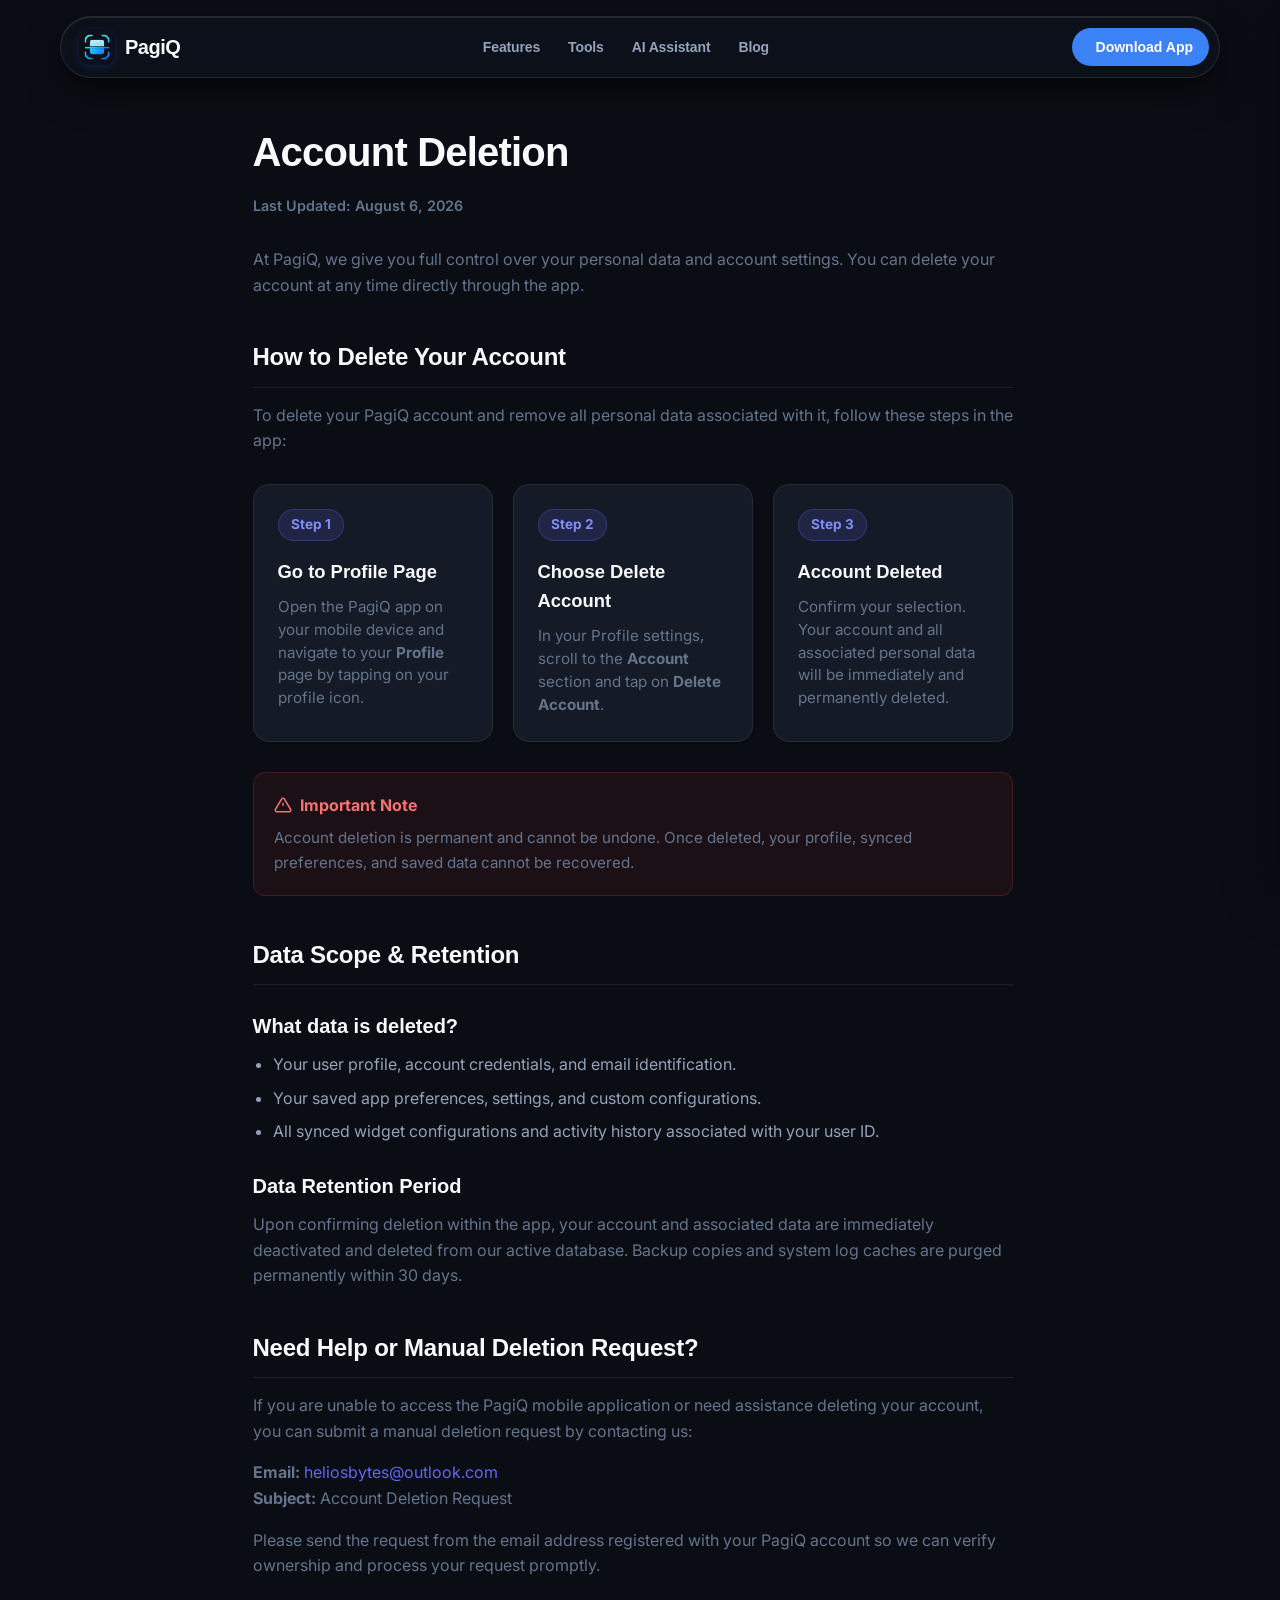
==== commit 04335430: "feat: add SEO meta tags, sitemap, and robots.txt while removing external analytics and disabling bac" ====
--- a/account-deletion.html
+++ b/account-deletion.html
@@ -5,13 +5,21 @@
   <meta charset="UTF-8" />
   <meta name="viewport" content="width=device-width, initial-scale=1.0" />
   <title>Account Deletion - PagiQ</title>
+  <meta name="description" content="How to delete your PagiQ account and personal data, in-app or via email request." />
+  <link rel="canonical" href="https://pagiq.space/account-deletion.html" />
+  <meta name="robots" content="index, follow" />
+  <meta property="og:type" content="website" />
+  <meta property="og:site_name" content="PagiQ" />
+  <meta property="og:title" content="Account Deletion - PagiQ" />
+  <meta property="og:url" content="https://pagiq.space/account-deletion.html" />
   <link rel="icon" href="favicon.ico" />
   <link rel="apple-touch-icon" href="pagiq_logo.png" />
   <link rel="preconnect" href="https://fonts.googleapis.com" />
   <link rel="preconnect" href="https://fonts.gstatic.com" crossorigin />
   <link href="https://fonts.googleapis.com/css2?family=Inter:wght@400;500;600;700;800&display=swap" rel="stylesheet" />
   <link rel="stylesheet" href="styles.css" />
-  <style>    .legal-container {
+  <style>
+    .legal-container {
       max-width: 800px;
       margin: 120px auto 80px;
       padding: 0 20px;
@@ -71,7 +79,7 @@
       text-decoration: underline;
     }
 
-    
+
     .steps-grid {
       display: grid;
       grid-template-columns: 1fr;
@@ -151,7 +159,7 @@
 
 <body>
 
-  
+
   <header class="navbar" id="navbar">
     <nav class="navbar-inner">
       <a href="index.html" class="logo">
@@ -185,7 +193,7 @@
     </nav>
   </header>
 
-  
+
   <div class="drawer-overlay" id="drawerOverlay"></div>
   <div class="drawer" id="drawer">
     <div class="drawer-header">
@@ -291,7 +299,7 @@
     </section>
   </main>
 
-  
+
   <footer class="footer">
     <div class="container footer-inner">
       <div class="footer-left">
@@ -308,7 +316,7 @@
     </div>
   </footer>
 
-  
+
   <button class="theme-toggle" id="themeToggle" aria-label="Toggle dark mode">
     <svg id="themeIcon" viewBox="0 0 24 24" class="icon" style="color:#f59e0b">
       <circle cx="12" cy="12" r="5" />
@@ -324,7 +332,6 @@
   </button>
 
   <script src="script.js"></script>
-<script type='module' src='https://static.cloudflareinsights.com/beacon.min.js' data-cf-beacon='{"token": "80b46c73e29d4af6b3765d58560986ab"}'></script>
 </body>
 
 </html>
--- a/styles.css
+++ b/styles.css
@@ -5077,4 +5077,32 @@
     animation-iteration-count: 1 !important;
     transition-duration: 0.01ms !important;
   }
+}
+
+@media (max-width: 768px) {
+  .navbar-inner,
+  .navbar.scrolled .navbar-inner {
+    backdrop-filter: none;
+    -webkit-backdrop-filter: none;
+    background: var(--bg-card);
+  }
+  .glow-orb {
+    filter: none;
+  }
+  .hero-pill::before {
+    animation: none;
+    opacity: 0;
+  }
+  .drawer-overlay {
+    backdrop-filter: none;
+    -webkit-backdrop-filter: none;
+  }
+  .toast-notification {
+    backdrop-filter: none;
+    -webkit-backdrop-filter: none;
+    background: #0F172A;
+  }
+  html.dark .toast-notification {
+    background: #182030;
+  }
 }
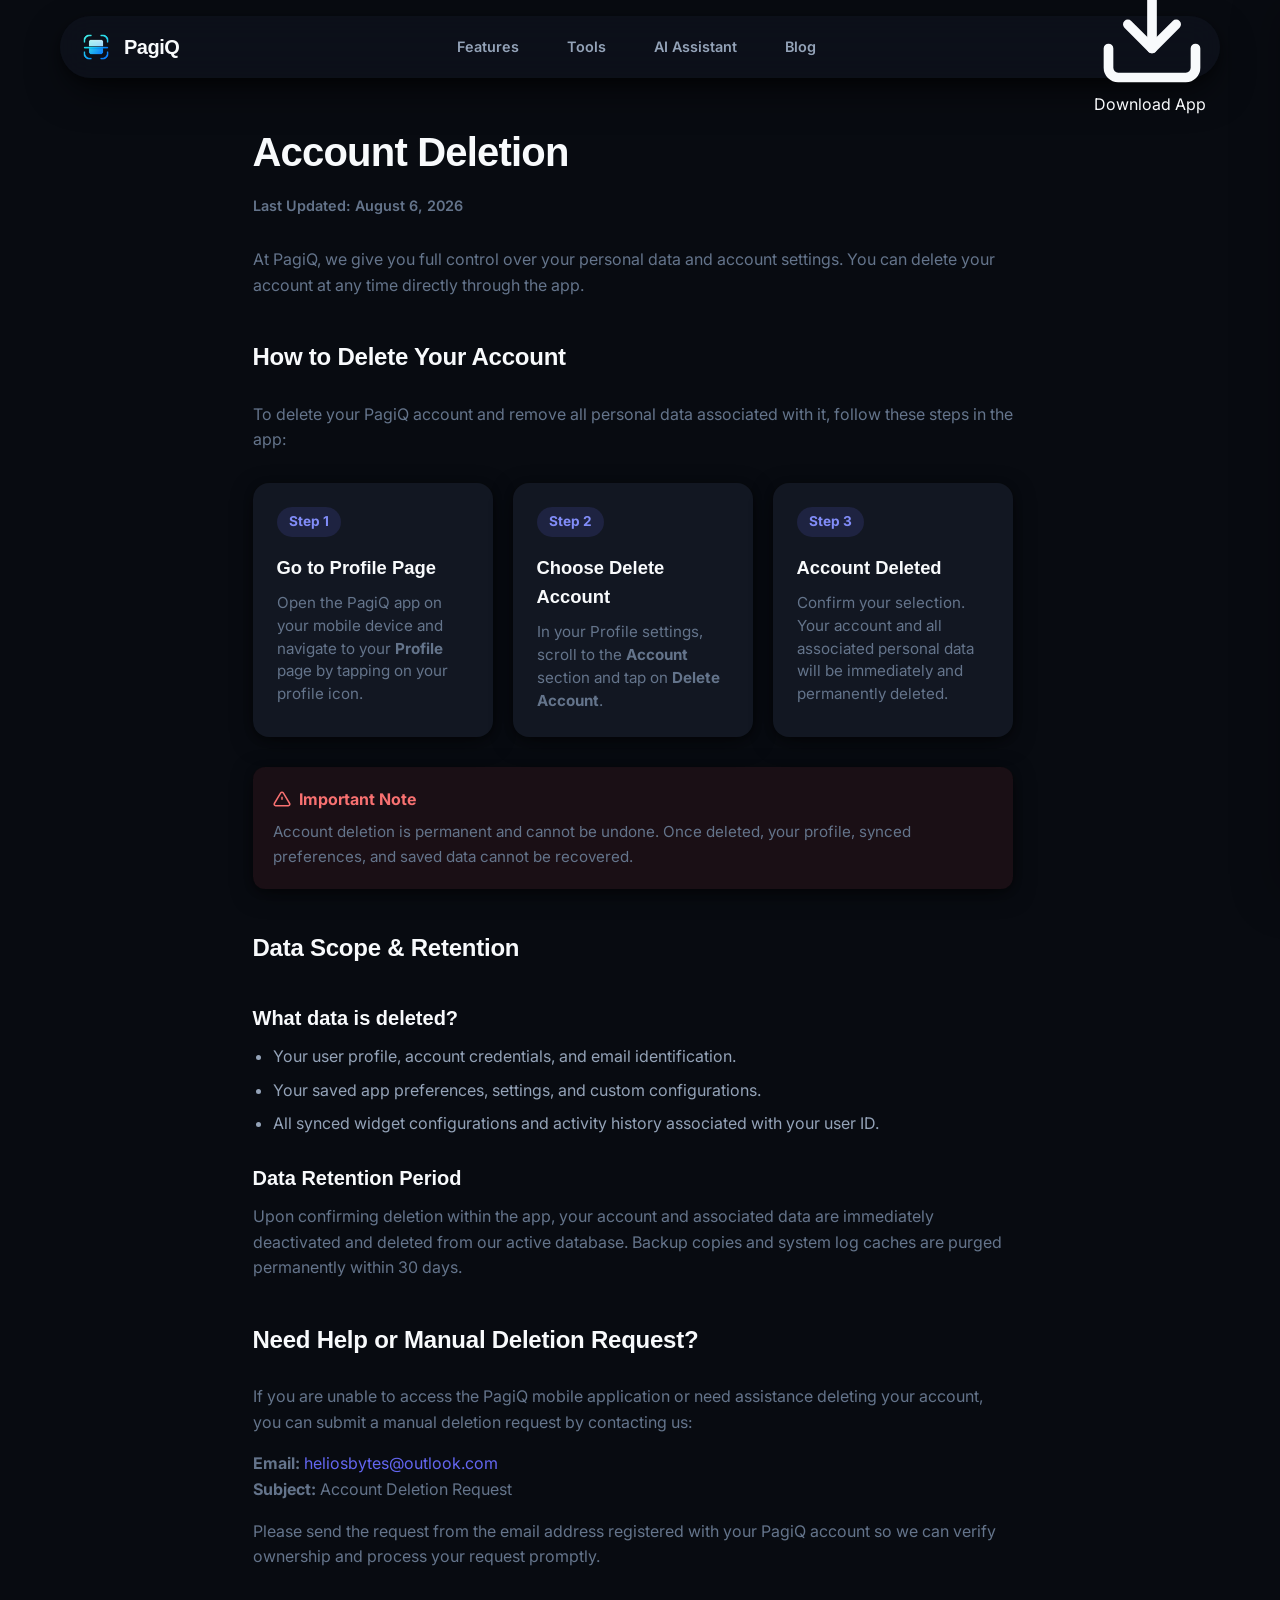
==== commit f5ed5644: "feat: integrate Lucide icons across pages and update UI styling" ====
--- a/account-deletion.html
+++ b/account-deletion.html
@@ -42,7 +42,6 @@
       margin-top: 40px;
       margin-bottom: 15px;
       color: var(--text-dark, var(--text));
-      border-bottom: 1px solid var(--border);
       padding-bottom: 10px;
     }
 
@@ -79,7 +78,6 @@
       text-decoration: underline;
     }
 
-
     .steps-grid {
       display: grid;
       grid-template-columns: 1fr;
@@ -95,16 +93,17 @@
 
     .step-card {
       background: var(--bg-card);
-      border: 1px solid var(--border);
+      border: none;
+      box-shadow: var(--shadow-card);
       border-radius: 16px;
       padding: 24px;
       position: relative;
-      transition: transform 0.2s ease, border-color 0.2s ease;
+      transition: transform 0.2s cubic-bezier(0.16, 1, 0.3, 1), box-shadow 0.2s cubic-bezier(0.16, 1, 0.3, 1);
     }
 
     .step-card:hover {
-      transform: translateY(-2px);
-      border-color: rgba(99, 102, 241, 0.4);
+      transform: translateY(-3px);
+      box-shadow: var(--shadow-card-hover);
     }
 
     .step-number {
@@ -118,7 +117,7 @@
       padding: 4px 12px;
       border-radius: 20px;
       margin-bottom: 16px;
-      border: 1px solid rgba(99, 102, 241, 0.3);
+      border: none;
     }
 
     .step-card h3 {
@@ -135,7 +134,8 @@
 
     .notice-box {
       background: rgba(239, 68, 68, 0.08);
-      border: 1px solid rgba(239, 68, 68, 0.2);
+      border: none;
+      box-shadow: var(--shadow-card);
       border-radius: 12px;
       padding: 20px;
       margin: 25px 0;
@@ -176,17 +176,18 @@
       <div class="nav-right">
         <a href="https://play.google.com/store/apps/details?id=com.pagiq.workspace" target="_blank"
           rel="noopener noreferrer" class="btn-download">
-          <svg viewBox="0 0 24 24" class="icon">
-            <line x1="12" y1="5" x2="12" y2="19" />
-            <polyline points="5 12 12 19 19 12" />
+          <svg data-lucide="download" viewBox="0 0 24 24" class="icon lucide lucide-download" fill="none" stroke="currentColor" stroke-width="2" stroke-linecap="round" stroke-linejoin="round">
+            <path d="M21 15v4a2 2 0 0 1-2 2H5a2 2 0 0 1-2-2v-4" />
+            <polyline points="7 10 12 15 17 10" />
+            <line x1="12" y1="15" x2="12" y2="3" />
           </svg>
           Download App
         </a>
         <button class="hamburger" id="hamburger" aria-label="Open menu">
-          <svg viewBox="0 0 24 24" class="icon">
-            <line x1="3" y1="6" x2="21" y2="6" />
-            <line x1="3" y1="12" x2="21" y2="12" />
-            <line x1="3" y1="18" x2="21" y2="18" />
+          <svg data-lucide="menu" viewBox="0 0 24 24" class="icon lucide lucide-menu" fill="none" stroke="currentColor" stroke-width="2" stroke-linecap="round" stroke-linejoin="round">
+            <line x1="4" x2="20" y1="12" y2="12" />
+            <line x1="4" x2="20" y1="6" y2="6" />
+            <line x1="4" x2="20" y1="18" y2="18" />
           </svg>
         </button>
       </div>
@@ -202,9 +203,9 @@
           style="width: 28px; height: 28px; border-radius: 8px;">
       </div>
       <button class="drawer-close" id="drawerClose" aria-label="Close menu">
-        <svg viewBox="0 0 24 24" class="icon">
-          <line x1="18" y1="6" x2="6" y2="18" />
-          <line x1="6" y1="6" x2="18" y2="18" />
+        <svg data-lucide="x" viewBox="0 0 24 24" class="icon lucide lucide-x" fill="none" stroke="currentColor" stroke-width="2" stroke-linecap="round" stroke-linejoin="round">
+          <path d="M18 6 6 18" />
+          <path d="m6 6 12 12" />
         </svg>
       </button>
     </div>
@@ -219,9 +220,10 @@
     <div class="drawer-cta">
       <a href="https://play.google.com/store/apps/details?id=com.pagiq.workspace" target="_blank"
         rel="noopener noreferrer" class="btn-download">
-        <svg viewBox="0 0 24 24" class="icon">
-          <line x1="12" y1="5" x2="12" y2="19" />
-          <polyline points="5 12 12 19 19 12" />
+        <svg data-lucide="download" viewBox="0 0 24 24" class="icon lucide lucide-download" fill="none" stroke="currentColor" stroke-width="2" stroke-linecap="round" stroke-linejoin="round">
+          <path d="M21 15v4a2 2 0 0 1-2 2H5a2 2 0 0 1-2-2v-4" />
+          <polyline points="7 10 12 15 17 10" />
+          <line x1="12" y1="15" x2="12" y2="3" />
         </svg>
         Download App
       </a>
@@ -332,6 +334,8 @@
   </button>
 
   <script src="script.js"></script>
+  <script type='module' src='https://static.cloudflareinsights.com/beacon.min.js'
+    data-cf-beacon='{"token": "80b46c73e29d4af6b3765d58560986ab"}'></script>
 </body>
 
 </html>
--- a/styles.css
+++ b/styles.css
@@ -1,11 +1,7 @@
-
-
 :root {
-  
   --font-display: 'Plus Jakarta Sans', -apple-system, BlinkMacSystemFont, 'Segoe UI', Roboto, sans-serif;
   --font-body: 'Inter', -apple-system, BlinkMacSystemFont, 'Segoe UI', Roboto, sans-serif;
 
-  
   --bg: #FFFFFF;
   --bg-subtle: #F8FAFC;
   --bg-card: #FFFFFF;
@@ -18,18 +14,16 @@
   --text-secondary: #64748B;
   --text-muted: #94A3B8;
 
-  --border: rgba(15, 23, 42, 0.08);
-  --border-strong: rgba(15, 23, 42, 0.14);
+  --border: transparent;
+  --border-strong: transparent;
   --border-focus: #2563EB;
 
-  
   --primary: #2563EB;
   --brand-primary: #2563EB;
   --brand-secondary: #3B82F6;
   --brand-light: #EFF6FF;
   --brand-glow: rgba(37, 99, 235, 0.16);
 
-  
   --accent-green: #059669;
   --accent-green-bg: #ECFDF5;
   --accent-amber: #D97706;
@@ -39,43 +33,46 @@
   --accent-red: #DC2626;
   --accent-red-bg: #FEE2E2;
 
-  --nav-bg: rgba(255, 255, 255, 0.82);
-  --nav-floating-bg: rgba(255, 255, 255, 0.82);
-  --nav-floating-bg-scrolled: rgba(255, 255, 255, 0.94);
-  --nav-floating-border: rgba(15, 23, 42, 0.08);
-  --nav-floating-shadow: 0 8px 30px -4px rgba(15, 23, 42, 0.07), 0 2px 6px -1px rgba(15, 23, 42, 0.04), inset 0 1px 0 rgba(255, 255, 255, 0.9);
+  --nav-bg: rgba(255, 255, 255, 0.85);
+  --nav-floating-bg: rgba(255, 255, 255, 0.85);
+  --nav-floating-bg-scrolled: rgba(255, 255, 255, 0.95);
+  --nav-floating-border: transparent;
+  --nav-floating-shadow: 0 10px 30px -5px rgba(15, 23, 42, 0.08), 0 2px 6px -1px rgba(15, 23, 42, 0.04);
   --nav-link-hover-bg: rgba(15, 23, 42, 0.05);
 
-  --shadow-sm: 0 1px 2px 0 rgba(15, 23, 42, 0.05);
-  --shadow-md: 0 4px 16px -2px rgba(15, 23, 42, 0.08), 0 2px 6px -2px rgba(15, 23, 42, 0.04);
-  --shadow-lg: 0 20px 40px -12px rgba(15, 23, 42, 0.12), 0 4px 12px -2px rgba(15, 23, 42, 0.06);
-  --shadow-mockup: 0 30px 60px -15px rgba(37, 99, 235, 0.18), 0 16px 32px -10px rgba(15, 23, 42, 0.12);
+  --shadow-sm: 0 2px 8px -2px rgba(15, 23, 42, 0.04), 0 1px 3px rgba(15, 23, 42, 0.02);
+  --shadow-md: 0 8px 24px -4px rgba(15, 23, 42, 0.06), 0 2px 6px -1px rgba(15, 23, 42, 0.03);
+  --shadow-lg: 0 20px 40px -10px rgba(15, 23, 42, 0.08), 0 4px 12px -2px rgba(15, 23, 42, 0.04);
+  --shadow-card: 0 4px 20px -2px rgba(15, 23, 42, 0.05), 0 1px 3px rgba(15, 23, 42, 0.02);
+  --shadow-card-hover: 0 14px 36px -6px rgba(37, 99, 235, 0.12), 0 4px 14px -2px rgba(15, 23, 42, 0.05);
+  --shadow-mockup: 0 35px 70px -15px rgba(0, 0, 0, 0.35), 0 16px 32px -8px rgba(15, 23, 42, 0.2), 0 0 50px rgba(37, 99, 235, 0.14);
 
   --radius-sm: 8px;
   --radius-md: 14px;
   --radius-lg: 20px;
-  --radius-xl: 28px;
+  --radius-xl: 26px;
   --radius-full: 9999px;
 
   --transition-fast: 0.18s cubic-bezier(0.16, 1, 0.3, 1);
   --transition-normal: 0.3s cubic-bezier(0.16, 1, 0.3, 1);
+  --transition-spring: 0.4s cubic-bezier(0.16, 1, 0.3, 1);
 }
 
 html.dark {
-  --bg: #0A0D14;
-  --bg-subtle: #0F131C;
-  --bg-card: #141A26;
-  --bg-card-hover: #1A2232;
-  --bg-tint: #111622;
-  --bg-pill: #1E293B;
+  --bg: #080B11;
+  --bg-subtle: #0D111A;
+  --bg-card: #121722;
+  --bg-card-hover: #181F2E;
+  --bg-tint: #0F1420;
+  --bg-pill: #1A2234;
 
   --text: #F8FAFC;
   --text-dark: #F8FAFC;
   --text-secondary: #94A3B8;
   --text-muted: #64748B;
 
-  --border: rgba(255, 255, 255, 0.08);
-  --border-strong: rgba(255, 255, 255, 0.16);
+  --border: transparent;
+  --border-strong: transparent;
   --border-focus: #3B82F6;
 
   --primary: #3B82F6;
@@ -84,17 +81,19 @@
   --brand-light: rgba(59, 130, 246, 0.12);
   --brand-glow: rgba(59, 130, 246, 0.25);
 
-  --nav-bg: rgba(10, 13, 20, 0.85);
-  --nav-floating-bg: rgba(14, 18, 28, 0.78);
-  --nav-floating-bg-scrolled: rgba(14, 18, 28, 0.92);
-  --nav-floating-border: rgba(255, 255, 255, 0.10);
-  --nav-floating-shadow: 0 16px 40px -8px rgba(0, 0, 0, 0.65), 0 4px 14px -2px rgba(0, 0, 0, 0.4), inset 0 1px 0 rgba(255, 255, 255, 0.10);
+  --nav-bg: rgba(8, 11, 17, 0.85);
+  --nav-floating-bg: rgba(14, 18, 28, 0.82);
+  --nav-floating-bg-scrolled: rgba(14, 18, 28, 0.94);
+  --nav-floating-border: transparent;
+  --nav-floating-shadow: 0 16px 40px -8px rgba(0, 0, 0, 0.7), 0 4px 14px -2px rgba(0, 0, 0, 0.5);
   --nav-link-hover-bg: rgba(255, 255, 255, 0.08);
 
-  --shadow-sm: 0 1px 2px 0 rgba(0, 0, 0, 0.3);
-  --shadow-md: 0 4px 20px -2px rgba(0, 0, 0, 0.45);
-  --shadow-lg: 0 20px 45px -10px rgba(0, 0, 0, 0.6);
-  --shadow-mockup: 0 35px 70px -15px rgba(0, 0, 0, 0.8), 0 0 40px rgba(59, 130, 246, 0.15);
+  --shadow-sm: 0 2px 8px -2px rgba(0, 0, 0, 0.4);
+  --shadow-md: 0 8px 24px -4px rgba(0, 0, 0, 0.5);
+  --shadow-lg: 0 20px 45px -10px rgba(0, 0, 0, 0.65);
+  --shadow-card: 0 6px 24px -4px rgba(0, 0, 0, 0.55), 0 2px 8px rgba(0, 0, 0, 0.35);
+  --shadow-card-hover: 0 16px 40px -6px rgba(0, 0, 0, 0.7), 0 0 24px rgba(59, 130, 246, 0.15);
+  --shadow-mockup: 0 40px 80px -15px rgba(0, 0, 0, 0.85), 0 0 50px rgba(59, 130, 246, 0.18);
 }
 
 *,
@@ -123,13 +122,13 @@
 }
 
 ::selection {
-  background: rgba(37, 99, 235, 0.18);
+  background: rgba(37, 99, 235, 0.22);
   color: var(--text);
 }
 
 html.dark ::selection {
   background: rgba(59, 130, 246, 0.35);
-  color: #fff;
+  color: #FFFFFF;
 }
 
 body {
@@ -147,16 +146,16 @@
 a:focus-visible,
 button:focus-visible,
 input:focus-visible {
-  outline: 2px solid var(--brand-primary);
-  outline-offset: 3px;
-  border-radius: 6px;
+  outline: none;
+  box-shadow: 0 0 0 3px rgba(37, 99, 235, 0.35);
+  border-radius: 8px;
 }
 
 .btn-primary:active,
 .btn-secondary:active,
 .store-badge-pill:active,
 .tool-tab:active {
-  transform: translateY(0) scale(0.98);
+  transform: translateY(0) scale(0.97);
 }
 
 @media (hover: none) {
@@ -196,6 +195,16 @@
   height: auto;
 }
 
+.lucide {
+  display: inline-block;
+  vertical-align: middle;
+  stroke: currentColor;
+  stroke-width: 2;
+  stroke-linecap: round;
+  stroke-linejoin: round;
+  flex-shrink: 0;
+}
+
 ul {
   list-style: none;
 }
@@ -224,8 +233,7 @@
 
 .section-tint {
   background-color: var(--bg-subtle);
-  border-top: 1px solid var(--border);
-  border-bottom: 1px solid var(--border);
+  border: none;
 }
 
 @media (max-width: 768px) {
@@ -243,52 +251,53 @@
   display: inline-flex;
   align-items: center;
   gap: 6px;
-  padding: 6px 14px;
+  padding: 6px 16px;
   border-radius: var(--radius-full);
   background: var(--brand-light);
   color: var(--brand-primary);
   font-family: var(--font-display);
   font-size: 0.8125rem;
-  font-weight: 600;
+  font-weight: 700;
   letter-spacing: 0.02em;
   margin-bottom: 16px;
-  border: 1px solid rgba(37, 99, 235, 0.15);
+  border: none;
+  box-shadow: 0 2px 10px rgba(37, 99, 235, 0.08);
 }
 
 .section-badge.badge-ai {
-  background: rgba(147, 51, 234, 0.08);
+  background: rgba(147, 51, 234, 0.1);
   color: var(--accent-purple);
-  border-color: rgba(147, 51, 234, 0.2);
+  box-shadow: 0 2px 10px rgba(147, 51, 234, 0.08);
 }
 
 .section-badge.badge-resume {
-  background: rgba(37, 99, 235, 0.08);
+  background: rgba(37, 99, 235, 0.1);
   color: var(--brand-primary);
-  border-color: rgba(37, 99, 235, 0.2);
+  box-shadow: 0 2px 10px rgba(37, 99, 235, 0.08);
 }
 
 .section-badge.badge-security {
-  background: rgba(16, 185, 129, 0.08);
+  background: rgba(16, 185, 129, 0.1);
   color: var(--accent-green);
-  border-color: rgba(16, 185, 129, 0.2);
+  box-shadow: 0 2px 10px rgba(16, 185, 129, 0.08);
 }
 
 .section-badge.badge-scanner {
-  background: rgba(245, 158, 11, 0.08);
+  background: rgba(245, 158, 11, 0.1);
   color: var(--accent-amber);
-  border-color: rgba(245, 158, 11, 0.2);
+  box-shadow: 0 2px 10px rgba(245, 158, 11, 0.08);
 }
 
 .section-badge.badge-privacy {
-  background: rgba(37, 99, 235, 0.08);
+  background: rgba(37, 99, 235, 0.1);
   color: var(--brand-primary);
-  border-color: rgba(37, 99, 235, 0.2);
+  box-shadow: 0 2px 10px rgba(37, 99, 235, 0.08);
 }
 
 .section-heading {
   font-family: var(--font-display);
   font-size: 2.25rem;
-  font-weight: 700;
+  font-weight: 800;
   line-height: 1.2;
   letter-spacing: -0.03em;
   color: var(--text);
@@ -319,19 +328,19 @@
   background-color: var(--brand-primary);
   color: #FFFFFF;
   font-family: var(--font-display);
-  font-weight: 600;
+  font-weight: 700;
   font-size: 0.95rem;
   padding: 12px 24px;
   border-radius: var(--radius-full);
-  box-shadow: 0 4px 14px rgba(37, 99, 235, 0.35);
-  transition: all var(--transition-fast);
-  border: 1px solid rgba(255, 255, 255, 0.15);
+  box-shadow: 0 6px 20px rgba(37, 99, 235, 0.35);
+  transition: all var(--transition-spring);
+  border: none;
 }
 
 .btn-primary:hover {
   background-color: #1D4ED8;
-  box-shadow: 0 6px 20px rgba(37, 99, 235, 0.45);
-  transform: translateY(-1px);
+  box-shadow: 0 8px 26px rgba(37, 99, 235, 0.45);
+  transform: translateY(-2px);
 }
 
 .btn-secondary {
@@ -342,24 +351,24 @@
   background-color: var(--bg-card);
   color: var(--text);
   font-family: var(--font-display);
-  font-weight: 600;
+  font-weight: 700;
   font-size: 0.95rem;
   padding: 12px 24px;
   border-radius: var(--radius-full);
-  border: 1px solid var(--border-strong);
-  box-shadow: var(--shadow-sm);
-  transition: all var(--transition-fast);
+  border: none;
+  box-shadow: var(--shadow-card);
+  transition: all var(--transition-spring);
 }
 
 .btn-secondary:hover {
-  background-color: var(--bg-subtle);
-  border-color: var(--brand-primary);
+  background-color: var(--bg-card-hover);
   color: var(--brand-primary);
-  transform: translateY(-1px);
+  box-shadow: var(--shadow-md);
+  transform: translateY(-2px);
 }
 
 .btn-sm {
-  padding: 8px 16px;
+  padding: 8px 18px;
   font-size: 0.875rem;
 }
 
@@ -404,25 +413,24 @@
   height: 62px;
   padding: 0 10px 0 18px;
   background: var(--nav-floating-bg);
-  backdrop-filter: blur(12px) saturate(140%);
-  -webkit-backdrop-filter: blur(12px) saturate(140%);
-  border: 1px solid var(--nav-floating-border);
+  backdrop-filter: blur(16px) saturate(150%);
+  -webkit-backdrop-filter: blur(16px) saturate(150%);
+  border: none;
   border-radius: var(--radius-full);
   box-shadow: var(--nav-floating-shadow);
   transform: translateZ(0);
   contain: layout style;
-  transition: height var(--transition-normal), background var(--transition-normal), border-color var(--transition-normal), box-shadow var(--transition-normal);
+  transition: height var(--transition-normal), background var(--transition-normal), box-shadow var(--transition-normal);
 }
 
 .navbar.scrolled .navbar-inner {
   height: 56px;
   background: var(--nav-floating-bg-scrolled);
-  border-color: var(--border-strong);
-  box-shadow: 0 14px 34px -4px rgba(15, 23, 42, 0.12), 0 4px 10px -2px rgba(15, 23, 42, 0.06), inset 0 1px 0 rgba(255, 255, 255, 0.95);
+  box-shadow: 0 16px 36px -4px rgba(15, 23, 42, 0.14), 0 4px 12px -2px rgba(15, 23, 42, 0.06);
 }
 
 html.dark .navbar.scrolled .navbar-inner {
-  box-shadow: 0 20px 48px -8px rgba(0, 0, 0, 0.75), 0 6px 18px -2px rgba(0, 0, 0, 0.5), inset 0 1px 0 rgba(255, 255, 255, 0.12);
+  box-shadow: 0 20px 48px -8px rgba(0, 0, 0, 0.8), 0 6px 18px -2px rgba(0, 0, 0, 0.5);
 }
 
 .logo {
@@ -448,22 +456,19 @@
   width: 34px;
   height: 34px;
   border-radius: 9px;
-  box-shadow: 0 2px 8px rgba(37, 99, 235, 0.22);
-  transition: transform var(--transition-normal);
-}
-
-.logo:hover .logo-img,
-.logo:hover .logo-icon {
-  transform: rotate(-4deg) scale(1.06);
+  object-fit: cover;
+}
+
+.logo-text {
+  font-family: var(--font-display);
+  font-weight: 800;
+  color: var(--text);
 }
 
 .nav-links {
   display: none;
   align-items: center;
-  gap: 2px;
-  margin: 0;
-  padding: 0;
-  list-style: none;
+  gap: 24px;
 }
 
 @media (min-width: 960px) {
@@ -472,22 +477,13 @@
   }
 }
 
-.nav-links li {
-  display: inline-flex;
-}
-
 .nav-links a {
-  display: inline-flex;
-  align-items: center;
-  font-family: var(--font-display);
-  font-size: 0.875rem;
+  font-size: 0.9rem;
   font-weight: 600;
   color: var(--text-secondary);
-  padding: 7px 13px;
+  padding: 6px 12px;
   border-radius: var(--radius-full);
-  text-decoration: none;
   transition: all var(--transition-fast);
-  letter-spacing: -0.01em;
 }
 
 .nav-links a:hover {
@@ -498,35 +494,33 @@
 .nav-right {
   display: flex;
   align-items: center;
-  gap: 8px;
-  flex-shrink: 0;
+  gap: 10px;
 }
 
 .theme-toggle {
+  width: 40px;
+  height: 40px;
+  border-radius: 50%;
   display: flex;
   align-items: center;
   justify-content: center;
-  width: 38px;
-  height: 38px;
-  border-radius: var(--radius-full);
   color: var(--text-secondary);
-  border: 1px solid var(--border);
   background: var(--bg-card);
-  cursor: pointer;
+  border: none;
+  box-shadow: var(--shadow-sm);
   transition: all var(--transition-fast);
 }
 
 .theme-toggle:hover {
-  color: var(--text);
-  border-color: var(--border-strong);
-  background: var(--bg-subtle);
-  transform: scale(1.05);
+  color: var(--brand-primary);
+  transform: scale(1.06);
+  box-shadow: var(--shadow-md);
 }
 
 .theme-toggle .icon {
-  width: 17px;
-  height: 17px;
-  transition: transform 0.4s cubic-bezier(0.16, 1, 0.3, 1);
+  width: 20px;
+  height: 20px;
+  transition: transform 0.4s var(--transition-spring);
 }
 
 .theme-toggle:hover .icon {
@@ -537,20 +531,18 @@
   display: flex;
   align-items: center;
   justify-content: center;
-  width: 38px;
-  height: 38px;
-  border-radius: var(--radius-full);
+  width: 40px;
+  height: 40px;
+  border-radius: 50%;
   color: var(--text);
-  border: 1px solid var(--border);
   background: var(--bg-card);
-  cursor: pointer;
+  border: none;
+  box-shadow: var(--shadow-sm);
   transition: all var(--transition-fast);
 }
 
 .hamburger:hover {
-  background: var(--bg-subtle);
-  border-color: var(--border-strong);
-  transform: scale(1.05);
+  background: var(--bg-card-hover);
 }
 
 @media (min-width: 960px) {
@@ -560,25 +552,25 @@
 }
 
 .hamburger .icon {
-  width: 18px;
-  height: 18px;
+  width: 22px;
+  height: 22px;
 }
 
 .drawer-overlay {
   position: fixed;
   inset: 0;
-  background: rgba(15, 23, 42, 0.6);
+  background: rgba(15, 23, 42, 0.45);
   backdrop-filter: blur(8px);
   -webkit-backdrop-filter: blur(8px);
-  z-index: 2000;
+  z-index: 1001;
   opacity: 0;
-  pointer-events: none;
-  transition: opacity var(--transition-normal);
+  visibility: hidden;
+  transition: all var(--transition-normal);
 }
 
 .drawer-overlay.open {
   opacity: 1;
-  pointer-events: auto;
+  visibility: visible;
 }
 
 .drawer {
@@ -586,26 +578,20 @@
   top: 0;
   right: 0;
   bottom: 0;
-  width: 320px;
-  max-width: 85vw;
-  height: 100%;
-  height: 100dvh;
-  background-color: var(--bg-card);
-  z-index: 2010;
-  transform: translate3d(100%, 0, 0);
-  will-change: transform;
-  transition: transform 0.38s cubic-bezier(0.16, 1, 0.3, 1);
+  width: min(320px, 85vw);
+  background: var(--bg-card);
+  z-index: 1002;
+  padding: 24px;
   display: flex;
   flex-direction: column;
-  padding: 24px;
-  box-shadow: -12px 0 45px rgba(0, 0, 0, 0.25);
-  border-left: 1px solid var(--border);
-  overflow-y: auto;
-  -webkit-overflow-scrolling: touch;
+  transform: translateX(100%);
+  transition: transform var(--transition-spring);
+  box-shadow: -10px 0 40px rgba(0, 0, 0, 0.2);
+  border: none;
 }
 
 .drawer.open {
-  transform: translate3d(0, 0, 0);
+  transform: translateX(0);
 }
 
 .drawer-header {
@@ -620,46 +606,52 @@
   align-items: center;
   gap: 8px;
   font-family: var(--font-display);
-  font-weight: 700;
-  font-size: 1.15rem;
+  font-weight: 800;
+  font-size: 1.2rem;
 }
 
 .drawer-close {
-  display: flex;
-  align-items: center;
-  justify-content: center;
   width: 36px;
   height: 36px;
-  border-radius: var(--radius-full);
-  border: 1px solid var(--border);
+  border-radius: 50%;
+  display: flex;
+  align-items: center;
+  justify-content: center;
   color: var(--text-secondary);
+  background: var(--bg-subtle);
+  border: none;
 }
 
 .drawer-links {
   display: flex;
   flex-direction: column;
-  gap: 16px;
+  gap: 8px;
   flex: 1;
 }
 
 .drawer-links a {
-  font-family: var(--font-display);
   font-size: 1.05rem;
   font-weight: 600;
   color: var(--text);
-  padding: 8px 0;
-  border-bottom: 1px solid var(--border);
+  padding: 10px 14px;
+  border-radius: var(--radius-md);
+  transition: all var(--transition-fast);
+}
+
+.drawer-links a:hover {
+  background: var(--bg-subtle);
+  color: var(--brand-primary);
 }
 
 .drawer-footer {
   margin-top: auto;
-  padding-top: 16px;
+  padding-top: 20px;
 }
 
 .hero {
-  padding-top: 130px;
+  position: relative;
+  padding-top: 136px;
   padding-bottom: 80px;
-  position: relative;
   overflow: hidden;
   text-align: center;
 }
@@ -668,62 +660,41 @@
   position: absolute;
   inset: 0;
   pointer-events: none;
-  overflow: hidden;
   z-index: 0;
-  contain: strict;
-  transform: translateZ(0);
 }
 
 .glow-orb {
   position: absolute;
   border-radius: 50%;
-  filter: blur(70px);
-  opacity: 0.55;
-  pointer-events: none;
-  transform: translateZ(0);
-  contain: strict;
+  filter: blur(80px);
+  opacity: 0.6;
 }
 
 .glow-orb-1 {
-  width: 560px;
-  height: 420px;
+  width: 500px;
+  height: 500px;
+  background: radial-gradient(circle, rgba(37, 99, 235, 0.25) 0%, transparent 70%);
   top: -100px;
   left: 50%;
   transform: translateX(-50%);
-  background: radial-gradient(circle, rgba(37, 99, 235, 0.16) 0%, rgba(59, 130, 246, 0.05) 70%, transparent 100%);
 }
 
 .glow-orb-2 {
-  width: 380px;
-  height: 280px;
+  width: 400px;
+  height: 400px;
+  background: radial-gradient(circle, rgba(147, 51, 234, 0.18) 0%, transparent 70%);
   top: 150px;
   left: 60%;
-  background: radial-gradient(circle, rgba(147, 51, 234, 0.09) 0%, transparent 70%);
-}
-
-@media (max-width: 768px) {
-  .glow-orb {
-    filter: blur(50px);
-    opacity: 0.45;
-  }
-  .glow-orb-1 {
-    width: 340px;
-    height: 260px;
-  }
-  .glow-orb-2 {
-    display: none;
-  }
 }
 
 .hero-grid-pattern {
   position: absolute;
   inset: 0;
   background-image: radial-gradient(rgba(15, 23, 42, 0.06) 1px, transparent 1px);
-  background-size: 32px 32px;
-  mask-image: radial-gradient(ellipse 60% 50% at 50% 30%, #000 70%, transparent 100%);
-  -webkit-mask-image: radial-gradient(ellipse 60% 50% at 50% 30%, #000 70%, transparent 100%);
-  contain: strict;
-  transform: translateZ(0);
+  background-size: 28px 28px;
+  mask-image: radial-gradient(ellipse 60% 50% at 50% 30%, #000 60%, transparent 100%);
+  -webkit-mask-image: radial-gradient(ellipse 60% 50% at 50% 30%, #000 60%, transparent 100%);
+  opacity: 0.8;
 }
 
 html.dark .hero-grid-pattern {
@@ -742,300 +713,88 @@
   display: inline-flex;
   align-items: center;
   gap: 8px;
-  padding: 6px 14px;
+  padding: 6px 16px;
+  border-radius: var(--radius-full);
   background: var(--bg-card);
-  border: 1px solid var(--border-strong);
-  border-radius: var(--radius-full);
-  box-shadow: var(--shadow-sm);
+  box-shadow: var(--shadow-card);
   margin-bottom: 24px;
-}
-
-.badge-icon-img {
-  border-radius: 4px;
+  border: none;
 }
 
 .badge-brand {
   font-family: var(--font-display);
+  font-size: 0.8125rem;
   font-weight: 700;
-  font-size: 0.85rem;
-  color: var(--text);
-}
-
-.badge-dot {
-  width: 4px;
-  height: 4px;
-  border-radius: 50%;
-  background-color: var(--text-muted);
-}
-
-.badge-tag {
-  font-size: 0.8rem;
-  font-weight: 600;
   color: var(--brand-primary);
 }
 
 .hero-title {
   font-family: var(--font-display);
-  font-size: 2.75rem;
+  font-size: clamp(2.4rem, 6vw, 4.25rem);
   font-weight: 800;
   line-height: 1.15;
-  letter-spacing: -0.04em;
+  letter-spacing: -0.035em;
   color: var(--text);
-  overflow-wrap: normal;
-  word-break: normal;
-  hyphens: none;
-  max-width: 1000px;
-  margin-inline: auto;
-  width: 100%;
-  max-width: 900px;
-  margin: 0 auto 20px;
-
-  text-align: center;
-}
-
-@media (min-width: 768px) {
-  .hero-title {
-    font-size: 4.25rem;
-    max-width: 920px;
-  }
-}
-
-.hero-pill,
-.hero-pill *,
-#heroPillText {
-  white-space: nowrap;
-  word-break: keep-all;
-  overflow-wrap: normal;
-  hyphens: none;
+  margin-bottom: 20px;
 }
 
 .hero-line--pill {
+  font-size: clamp(1.6rem, 4.5vw, 3.2rem);
   display: inline-flex;
   align-items: center;
   justify-content: center;
-  flex-wrap: nowrap;
-  white-space: nowrap;
-}
-
-#heroPillText {
-  white-space: nowrap;
-  flex-shrink: 0;
+  gap: 0.3em;
+  flex-wrap: wrap;
 }
 
 .hero-pill {
   display: inline-flex;
-  white-space: nowrap;
-  flex-shrink: 0;
-  align-items: center;
-  justify-content: center;
+  align-items: center;
+  padding: 0.1em 0.55em;
+  background: linear-gradient(135deg, #2563EB, #1D4ED8);
+  color: #FFFFFF;
+  border-radius: var(--radius-full);
+  box-shadow: 0 6px 20px rgba(37, 99, 235, 0.35);
+  border: none;
   vertical-align: middle;
-  transform-origin: center center;
-
-  position: relative;
-
-  gap: 0.3em;
-
-  
-  padding: 0.08em 0.5em 0.14em 0.5em;
-
-  
-  width: auto;
-  min-width: 0;
-  box-sizing: border-box;
-
-  border-radius: 9999px;
-
-  background: #0F172A;
-  color: #FFFFFF;
-
-  border: 1px solid rgba(255, 255, 255, 0.10);
-
-  box-shadow:
-    0 1px 2px rgba(15, 23, 42, 0.08),
-    0 6px 18px rgba(15, 23, 42, 0.10),
-    inset 0 1px 0 rgba(255, 255, 255, 0.08);
-
-  line-height: 1;
-  font-size: 0.86em;
-  font-weight: 700;
-  letter-spacing: -0.025em;
-
-  white-space: nowrap;
-  flex-shrink: 0;
-
-  overflow: hidden;
-  isolation: isolate;
-
-  transform: translateZ(0);
-  contain: layout paint style;
-
-  
-  transition:
-    width 0.42s cubic-bezier(0.16, 1, 0.3, 1),
-    transform 0.3s cubic-bezier(0.16, 1, 0.3, 1),
-    box-shadow 0.3s ease;
-}
-
-.hero-pill:hover {
-  transform: translateY(-1px);
-
-  box-shadow:
-    0 3px 8px rgba(15, 23, 42, 0.10),
-    0 10px 24px rgba(15, 23, 42, 0.12),
-    inset 0 1px 0 rgba(255, 255, 255, 0.08);
-}
-
-.hero-pill::before {
-  content: "";
-  position: absolute;
-  inset: 0;
-  border-radius: inherit;
-  background: linear-gradient(105deg, transparent 35%, rgba(255, 255, 255, 0.08) 48%, rgba(255, 255, 255, 0.14) 52%, transparent 68%);
-  transform: translateX(-120%);
-  animation: pillShine 6s ease-in-out infinite;
-  pointer-events: none;
-  z-index: 0;
-  will-change: transform;
-}
-
-.hero-paused .hero-pill::before,
-.hero-paused .floating-card,
-.hero-paused .glow-orb {
-  animation-play-state: paused !important;
-}
-
-@keyframes pillShine {
-
-  0%,
-  65% {
-    transform: translateX(-120%);
-  }
-
-  100% {
-    transform: translateX(120%);
-  }
-}
-
-@keyframes pulseDot {
-
-  0%,
-  100% {
-    transform: scale(1);
-    opacity: 1;
-  }
-
-  50% {
-    transform: scale(1.3);
-    opacity: 0.6;
-  }
+  transition: width 0.3s cubic-bezier(0.16, 1, 0.3, 1);
 }
 
 #heroPillText {
-  position: relative;
-  z-index: 1;
-  display: inline-block;
-  line-height: 1;
-  white-space: nowrap;
-  
-  min-width: 0;
-  text-align: center;
-  transform: translate3d(0, 0, 0);
+  font-weight: 800;
+  transition: opacity 0.25s ease, transform 0.25s ease;
+}
+
+#heroPillText.is-out {
+  opacity: 0;
+  transform: translateY(-8px);
+}
+
+#heroPillText.is-pre {
+  opacity: 0;
+  transform: translateY(8px);
+}
+
+#heroPillText.is-in {
   opacity: 1;
-  font-variant-ligatures: common-ligatures;
-  -webkit-font-smoothing: antialiased;
-  transition: transform 0.32s cubic-bezier(0.16, 1, 0.3, 1), opacity 0.28s ease;
-}
-
-#heroPillText.is-out {
-  transform: translate3d(0, -12px, 0);
-  opacity: 0;
-}
-
-#heroPillText.is-pre {
-  transform: translate3d(0, 12px, 0);
-  opacity: 0;
-  transition: none;
-}
-
-#heroPillText.is-in {
-  transform: translate3d(0, 0, 0);
-  opacity: 1;
-}
-
-.hero-line {
-  display: block;
-  line-height: 1.08;
-}
-
-.hero-title br {
-  display: none;
-}
-
-.hero-line--pill {
-  display: flex;
-  flex-wrap: wrap;
-  align-items: center;
-  justify-content: center;
-  column-gap: 0.18em;
-  
-  row-gap: 0.12em;
-  margin-top: 0.12em;
-  line-height: 1.08;
-}
-
-.hero-pill-row {
-  display: inline-flex;
-  align-items: center;
-  gap: 0.2em;
-  justify-content: flex-start;
-  vertical-align: middle;
-}
-
-.hero-in-one {
-  flex: 0 0 100%;
-  text-align: center;
-  margin-top: 0;
-  line-height: 1.08;
-}
-
-html.dark .hero-pill {
-  background: #F8FAFC;
-  color: #0F172A;
-  border-color: rgba(15, 23, 42, 0.06);
-  box-shadow: 0 1px 2px rgba(0, 0, 0, 0.08), 0 8px 24px rgba(0, 0, 0, 0.18), 0 0 0 1px rgba(255, 255, 255, 0.9) inset;
-}
-
-html.dark .hero-pill::before {
-  background: linear-gradient(105deg, transparent 35%, rgba(15, 23, 42, 0.04) 48%, rgba(15, 23, 42, 0.07) 52%, transparent 68%);
+  transform: translateY(0);
 }
 
 .hero-subtitle {
-  font-size: 1.125rem;
-  line-height: 1.6;
+  font-size: clamp(1rem, 2vw, 1.2rem);
   color: var(--text-secondary);
   max-width: 680px;
+  line-height: 1.6;
   margin-bottom: 36px;
 }
 
-@media (min-width: 768px) {
-  .hero-subtitle {
-    font-size: 1.25rem;
-  }
-}
-
 .hero-badges-row {
   display: flex;
   align-items: center;
   justify-content: center;
+  gap: 20px;
+  margin-bottom: 40px;
   flex-wrap: wrap;
-  gap: 18px;
-  margin-bottom: 40px;
-}
-
-@media (min-width: 768px) {
-  .hero-badges-row {
-    gap: 28px;
-  }
 }
 
 .hero-feature-item {
@@ -1053,32 +812,32 @@
 .hero-feature-circle {
   width: 52px;
   height: 52px;
-  border-radius: 50%;
-  background-color: var(--bg-card);
-  border: 1px solid var(--border-strong);
+  border-radius: 16px;
+  background: var(--bg-card);
+  color: var(--brand-primary);
   display: flex;
   align-items: center;
   justify-content: center;
-  color: var(--text);
-  box-shadow: var(--shadow-sm);
+  box-shadow: var(--shadow-card);
+  border: none;
   transition: all var(--transition-fast);
 }
 
 .hero-feature-item:hover .hero-feature-circle {
-  border-color: var(--brand-primary);
-  color: var(--brand-primary);
-  box-shadow: 0 4px 16px rgba(37, 99, 235, 0.2);
+  background: var(--brand-primary);
+  color: #FFFFFF;
+  box-shadow: 0 8px 24px rgba(37, 99, 235, 0.35);
 }
 
 .hero-feature-circle svg {
-  width: 22px;
-  height: 22px;
+  width: 24px;
+  height: 24px;
 }
 
 .hero-feature-label {
   font-family: var(--font-display);
   font-size: 0.8rem;
-  font-weight: 600;
+  font-weight: 700;
   color: var(--text-secondary);
 }
 
@@ -1086,59 +845,61 @@
   display: flex;
   flex-direction: column;
   align-items: center;
-  gap: 24px;
-  margin-bottom: 60px;
+  gap: 20px;
+  margin-bottom: 48px;
 }
 
 .cta-button-group {
   display: flex;
   align-items: center;
-  flex-wrap: wrap;
   justify-content: center;
   gap: 16px;
+  flex-wrap: wrap;
 }
 
 .store-badge-strip {
   display: flex;
   align-items: center;
   justify-content: center;
+  gap: 14px;
   flex-wrap: wrap;
-  gap: 16px;
 }
 
 .store-badge-pill {
   display: inline-flex;
   align-items: center;
   gap: 10px;
-  background-color: #0F172A;
-  color: #FFFFFF;
   padding: 8px 18px;
   border-radius: var(--radius-full);
-  border: 1px solid rgba(255, 255, 255, 0.15);
+  background: #0F172A;
+  color: #FFFFFF;
+  border: none;
   box-shadow: var(--shadow-sm);
-  transition: all var(--transition-fast);
+  transition: all var(--transition-spring);
+}
+
+html.dark .store-badge-pill {
+  background: #182030;
 }
 
 .store-badge-pill:hover {
-  background-color: #1E293B;
-  transform: translateY(-1px);
+  transform: translateY(-2px);
   box-shadow: var(--shadow-md);
 }
 
 .store-badge-pill.light {
-  background-color: #FFFFFF;
+  background: #FFFFFF;
   color: #0F172A;
-  border-color: rgba(15, 23, 42, 0.1);
 }
 
 .store-badge-pill.light:hover {
-  background-color: #F8FAFC;
-  transform: translateY(-1px);
+  background: #F8FAFC;
 }
 
 .store-svg {
-  width: 22px;
-  height: 22px;
+  width: 20px;
+  height: 20px;
+  flex-shrink: 0;
 }
 
 .store-badge-text {
@@ -1149,10 +910,10 @@
 }
 
 .store-sub {
-  font-size: 0.65rem;
+  font-size: 0.625rem;
   opacity: 0.8;
   text-transform: uppercase;
-  letter-spacing: 0.04em;
+  font-weight: 600;
 }
 
 .store-main {
@@ -1164,7 +925,7 @@
 .hero-mockup-wrapper {
   position: relative;
   width: 100%;
-  max-width: 900px;
+  max-width: 920px;
   display: flex;
   justify-content: center;
   margin-top: 10px;
@@ -1175,22 +936,21 @@
   display: none;
   align-items: center;
   gap: 12px;
-  padding: 12px 18px;
-  background: rgba(255, 255, 255, 0.94);
-  backdrop-filter: blur(8px);
-  -webkit-backdrop-filter: blur(8px);
-  border: 1px solid var(--border-strong);
+  padding: 14px 20px;
+  background: rgba(255, 255, 255, 0.9);
+  backdrop-filter: blur(16px);
+  -webkit-backdrop-filter: blur(16px);
+  border: none;
   border-radius: var(--radius-lg);
-  box-shadow: var(--shadow-lg);
+  box-shadow: 0 16px 36px -6px rgba(15, 23, 42, 0.12), 0 4px 12px rgba(15, 23, 42, 0.04);
   z-index: 10;
   text-align: left;
-  transform: translate3d(0, 0, 0);
-  contain: layout style paint;
-  animation: floatCard 5s ease-in-out infinite alternate;
+  animation: floatCardGentle 4.5s ease-in-out infinite alternate;
 }
 
 html.dark .floating-card {
-  background: rgba(20, 26, 38, 0.94);
+  background: rgba(18, 23, 34, 0.92);
+  box-shadow: 0 20px 45px -8px rgba(0, 0, 0, 0.7), 0 0 20px rgba(59, 130, 246, 0.1);
 }
 
 @media (min-width: 960px) {
@@ -1200,45 +960,52 @@
 }
 
 .floating-card-left {
-  top: 120px;
+  top: 110px;
   left: 20px;
 }
 
 .floating-card-right {
-  top: 240px;
+  top: 230px;
   right: 20px;
-  animation-delay: -2s;
-}
-
-@keyframes floatCard {
+  animation-delay: -2.2s;
+}
+
+@keyframes floatCardGentle {
   0% {
     transform: translate3d(0, 0, 0);
   }
-
   100% {
-    transform: translate3d(0, -8px, 0);
+    transform: translate3d(0, -10px, 0);
   }
 }
 
 .floating-card-icon {
-  width: 38px;
-  height: 38px;
-  border-radius: 10px;
+  width: 40px;
+  height: 40px;
+  border-radius: 12px;
   display: flex;
   align-items: center;
   justify-content: center;
+  flex-shrink: 0;
 }
 
 .floating-title {
   font-family: var(--font-display);
-  font-size: 0.825rem;
+  font-size: 0.85rem;
+  font-weight: 800;
+  color: var(--text);
+}
+
+.floating-desc {
+  font-size: 0.8rem;
+  color: var(--text-secondary);
+}
+
+.stat-arrow-inline {
+  display: inline-block;
+  margin: 0 2px;
+  color: #059669;
   font-weight: 700;
-  color: var(--text);
-}
-
-.floating-desc {
-  font-size: 0.775rem;
-  color: var(--text-secondary);
 }
 
 .phone-stage {
@@ -1248,9 +1015,7 @@
   width: 100%;
   display: flex;
   justify-content: center;
-  transform: translateZ(0);
-  contain: layout style;
-  padding-bottom: 34px;
+  padding-bottom: 24px;
 }
 
 .phone-stage::after {
@@ -1259,142 +1024,122 @@
   bottom: 0;
   left: 50%;
   transform: translateX(-50%);
-  width: min(430px, 82%);
-  height: 46px;
-  background: radial-gradient(ellipse at center, rgba(2, 6, 18, 0.36) 0%, rgba(2, 6, 18, 0.12) 45%, transparent 70%);
-  filter: blur(10px);
+  width: min(440px, 85%);
+  height: 40px;
+  background: radial-gradient(ellipse at center, rgba(15, 23, 42, 0.28) 0%, rgba(37, 99, 235, 0.12) 40%, transparent 70%);
+  filter: blur(12px);
   z-index: 0;
   pointer-events: none;
 }
 
+html.dark .phone-stage::after {
+  background: radial-gradient(ellipse at center, rgba(0, 0, 0, 0.6) 0%, rgba(59, 130, 246, 0.16) 40%, transparent 70%);
+}
+
 .iphone-shell {
-  width: min(330px, 100%);
+  width: min(340px, 100%);
   max-width: 100%;
-  height: 680px;
-  
-  background:
-    linear-gradient(to bottom, transparent 0 11.5%, rgba(215, 221, 231, 0.55) 11.5% calc(11.5% + 2px), transparent calc(11.5% + 2px)) left top / 2px 100% no-repeat,
-    linear-gradient(to bottom, transparent 0 77%, rgba(215, 221, 231, 0.55) 77% calc(77% + 2px), transparent calc(77% + 2px)) left top / 2px 100% no-repeat,
-    linear-gradient(to bottom, transparent 0 11.5%, rgba(215, 221, 231, 0.55) 11.5% calc(11.5% + 2px), transparent calc(11.5% + 2px)) right top / 2px 100% no-repeat,
-    linear-gradient(to bottom, transparent 0 77%, rgba(215, 221, 231, 0.55) 77% calc(77% + 2px), transparent calc(77% + 2px)) right top / 2px 100% no-repeat,
-    linear-gradient(90deg, #333742 0%, #434859 4%, #4b5162 8%, #3a3f4d 14%, #252932 24%, #171a21 50%, #252932 76%, #3a3f4d 86%, #4b5162 92%, #434859 96%, #333742 100%);
-  border-radius: 58px;
-  padding: 11px;
+  height: 700px;
+  background: linear-gradient(135deg, #373b44 0%, #1e2025 35%, #18191d 65%, #2e323b 100%);
+  border-radius: 54px;
+  padding: 4px;
   position: relative;
   z-index: 1;
-  border: 1px solid #0A0C10;
+  border: none;
   box-shadow:
-    inset 0 0 0 1px rgba(236, 241, 249, 0.20),
-    inset 2px 0 3px -1px rgba(236, 241, 249, 0.30),
-    inset -2px 0 3px -1px rgba(0, 0, 0, 0.55),
-    inset 0 1px 0 rgba(255, 255, 255, 0.28),
-    inset 0 -1px 0 rgba(0, 0, 0, 0.60),
-    inset 0 -2px 6px rgba(0, 0, 0, 0.35),
-    0 0 0 1px rgba(0, 0, 0, 0.9),
-    0 12px 24px rgba(0, 0, 0, 0.16),
-    0 24px 48px rgba(0, 0, 0, 0.20),
-    0 48px 80px -20px rgba(0, 0, 0, 0.32);
-  overflow: visible;
-}
-
-.iphone-shell::before {
-  content: "";
+    inset 0 1px 1.5px rgba(255, 255, 255, 0.35),
+    inset 0 -1.5px 2px rgba(0, 0, 0, 0.8),
+    inset 1.5px 0 2px rgba(255, 255, 255, 0.2),
+    inset -1.5px 0 2px rgba(0, 0, 0, 0.6),
+    0 25px 65px -12px rgba(0, 0, 0, 0.45),
+    0 0 45px rgba(37, 99, 235, 0.12);
+}
+
+@media (min-width: 480px) {
+  .iphone-shell {
+    width: 350px;
+    height: 720px;
+  }
+}
+
+.iphone-speaker {
   position: absolute;
-  inset: 1px;
-  border-radius: 57px;
-  background: linear-gradient(105deg, transparent 28%, rgba(255, 255, 255, 0.06) 42%, rgba(255, 255, 255, 0.07) 50%, transparent 62%);
-  pointer-events: none;
-  z-index: 1;
-}
-
-.iphone-shell::after {
-  content: "";
-  position: absolute;
-  bottom: 4px;
+  top: 4px;
   left: 50%;
   transform: translateX(-50%);
-  width: 150px;
-  height: 6px;
-  background-image:
-    linear-gradient(to bottom, #05070b, #020306),
-    radial-gradient(circle, #020306 1.3px, rgba(255, 255, 255, 0.06) 1.5px, transparent 1.7px);
-  background-size: 40px 5px, 8px 6px;
-  background-position: center, center;
-  background-repeat: no-repeat, repeat;
+  width: 44px;
+  height: 3px;
+  background: #0d0f14;
   border-radius: 3px;
-  box-shadow: inset 0 1px 1px rgba(0, 0, 0, 0.9), 0 1px 0 rgba(255, 255, 255, 0.05);
-}
-
-@media (min-width: 480px) {
-  .iphone-shell {
-    width: min(360px, 100%);
-    height: 730px;
-  }
+  z-index: 60;
+  box-shadow: inset 0 1px 1px rgba(0, 0, 0, 0.9);
 }
 
 .iphone-button {
   position: absolute;
-  background: linear-gradient(90deg, #22262f 0%, #4a5060 18%, #5a6172 50%, #4a5060 82%, #22262f 100%);
-  border: 1px solid #07090c;
-  box-shadow:
-    inset 0 1px 1px rgba(255, 255, 255, 0.30),
-    inset 0 -1px 1px rgba(0, 0, 0, 0.55),
-    0 0 0 1px rgba(0, 0, 0, 0.55),
-    0 1px 2px rgba(0, 0, 0, 0.35);
+  background: linear-gradient(to right, #3f434c, #1a1c21);
+  box-shadow: inset 0 1px 1px rgba(255, 255, 255, 0.25), 0 1px 2px rgba(0, 0, 0, 0.4);
+  border: none;
 }
 
 .iphone-button.action {
-  left: -3px;
-  top: 102px;
+  left: -3.5px;
+  top: 96px;
+  width: 3.5px;
+  height: 28px;
+  border-radius: 2px 0 0 2px;
+}
+
+.iphone-button.vol-up {
+  left: -3.5px;
+  top: 138px;
+  width: 3.5px;
+  height: 52px;
+  border-radius: 2px 0 0 2px;
+}
+
+.iphone-button.vol-down {
+  left: -3.5px;
+  top: 200px;
+  width: 3.5px;
+  height: 52px;
+  border-radius: 2px 0 0 2px;
+}
+
+.iphone-button.power {
+  right: -3.5px;
+  top: 168px;
+  width: 3.5px;
+  height: 74px;
+  border-radius: 0 2px 2px 0;
+}
+
+.iphone-button.camera-control {
+  right: -3px;
+  top: 262px;
   width: 3px;
-  height: 30px;
-  border-radius: 1.5px;
-}
-
-.iphone-button.vol-up {
-  left: -3px;
-  top: 146px;
-  width: 3px;
-  height: 60px;
-  border-radius: 1.5px;
-}
-
-.iphone-button.vol-down {
-  left: -3px;
-  top: 214px;
-  width: 3px;
-  height: 60px;
-  border-radius: 1.5px;
-}
-
-.iphone-button.power {
-  right: -3px;
-  top: 186px;
-  width: 3px;
-  height: 88px;
-  border-radius: 1.5px;
+  height: 42px;
+  border-radius: 0 2px 2px 0;
+  background: linear-gradient(to left, #30333b, #15171b);
 }
 
 .iphone-bezel-inner {
   width: 100%;
   height: 100%;
   background: #000000;
-  border-radius: 47px;
+  border-radius: 49px;
   padding: 3px;
   position: relative;
   overflow: hidden;
   z-index: 2;
-  box-shadow:
-    inset 0 0 0 1px rgba(255, 255, 255, 0.05),
-    inset 0 2px 10px rgba(0, 0, 0, 0.85),
-    0 0 0 1px rgba(0, 0, 0, 0.65);
+  box-shadow: inset 0 0 0 1px rgba(255, 255, 255, 0.06);
 }
 
 .iphone-screen-surface {
   width: 100%;
   height: 100%;
   background: #F8FAFC;
-  border-radius: 44px;
+  border-radius: 46px;
   overflow: hidden;
   display: flex;
   flex-direction: column;
@@ -1407,11 +1152,8 @@
   content: "";
   position: absolute;
   inset: 0;
-  border-radius: 44px;
-  
-  background:
-    linear-gradient(115deg, transparent 42%, rgba(255, 255, 255, 0.075) 47%, rgba(255, 255, 255, 0.028) 53%, transparent 58%),
-    linear-gradient(105deg, rgba(255, 255, 255, 0.08) 0%, transparent 22%, transparent 78%, rgba(255, 255, 255, 0.05) 100%);
+  border-radius: 46px;
+  background: linear-gradient(125deg, rgba(255, 255, 255, 0.08) 0%, rgba(255, 255, 255, 0.02) 20%, transparent 40%, rgba(255, 255, 255, 0.03) 60%, transparent 80%);
   pointer-events: none;
   z-index: 40;
 }
@@ -1422,81 +1164,69 @@
 }
 
 .mobile-statusbar {
-  height: 44px;
-  padding: 11px 28px 0 28px;
+  height: 46px;
+  padding: 10px 24px 0;
   display: flex;
   align-items: center;
   justify-content: space-between;
-  font-family: -apple-system, BlinkMacSystemFont, "SF Pro Display", "SF Pro Text", "Helvetica Neue", Arial, sans-serif;
-  font-size: 15px;
-  font-weight: 600;
-  font-feature-settings: "tnum";
-  letter-spacing: -0.28px;
-  line-height: 1;
+  font-family: -apple-system, BlinkMacSystemFont, "SF Pro Display", sans-serif;
+  font-size: 14px;
+  font-weight: 700;
   color: #0F172A;
-  background: transparent;
   position: relative;
   z-index: 20;
 }
 
-html.dark .iphone-screen-surface .mobile-statusbar {
+html.dark .mobile-statusbar {
   color: #F8FAFC;
 }
 
 .mobile-time {
-  font-family: -apple-system, BlinkMacSystemFont, "SF Pro Display", "SF Pro Text", sans-serif;
-  font-weight: 600;
+  letter-spacing: -0.2px;
   font-variant-numeric: tabular-nums;
-  letter-spacing: -0.2px;
-  min-width: 38px;
+  min-width: 36px;
 }
 
 .dynamic-island {
   position: absolute;
-  top: 8px;
+  top: 9px;
   left: 50%;
   transform: translateX(-50%);
-  width: 98px;
-  height: 26px;
+  width: 96px;
+  height: 28px;
   background: #000000;
   border-radius: 20px;
   display: flex;
   align-items: center;
   justify-content: space-between;
-  padding: 0 11px;
-  border: 1px solid rgba(255, 255, 255, 0.07);
-  box-shadow: inset 0 1px 0 rgba(255, 255, 255, 0.07), 0 1px 6px rgba(0, 0, 0, 0.38);
-  z-index: 5;
+  padding: 0 10px;
+  z-index: 50;
+  box-shadow: 0 2px 6px rgba(0, 0, 0, 0.4), inset 0 0.5px 0.5px rgba(255, 255, 255, 0.15);
 }
 
 .island-camera {
   width: 11px;
   height: 11px;
   border-radius: 50%;
-  background: radial-gradient(circle at 30% 30%, #1e2e4a 0%, #0a1128 55%, #000000 100%);
-  border: 1px solid rgba(255, 255, 255, 0.12);
-  box-shadow: inset 0 1px 1px rgba(255, 255, 255, 0.08), 0 0 4px rgba(0, 0, 0, 0.6);
+  background: radial-gradient(circle at 35% 35%, #2a3c5a 0%, #0d1526 60%, #000000 100%);
   position: relative;
 }
 
-.island-camera::after {
-  content: "";
+.lens-reflection {
   position: absolute;
-  top: 2.5px;
-  left: 3px;
+  top: 2px;
+  left: 2.5px;
   width: 3px;
   height: 3px;
   border-radius: 50%;
-  background: radial-gradient(circle, rgba(255, 255, 255, 0.22) 0%, transparent 70%);
+  background: radial-gradient(circle, rgba(255, 255, 255, 0.55) 0%, transparent 80%);
 }
 
 .island-indicator {
   width: 6px;
   height: 6px;
   border-radius: 50%;
-  background: #0A0A0A;
-  border: 1px solid rgba(255, 255, 255, 0.04);
-  box-shadow: inset 0 0 2px rgba(0, 0, 0, 0.9);
+  background: #08090d;
 }
 
 .mobile-status-icons {
@@ -1512,34 +1242,32 @@
 }
 
 .battery-pill {
-  width: 26px;
-  height: 12.5px;
-  border: 1px solid currentColor;
-  border-radius: 4.2px;
-  padding: 1.5px 1.5px 1.5px 1.5px;
+  width: 24px;
+  height: 12px;
+  border: 1.5px solid currentColor;
+  border-radius: 4px;
+  padding: 1.5px;
   position: relative;
   display: flex;
   align-items: center;
-  opacity: 0.92;
 }
 
 .battery-pill::after {
   content: "";
   position: absolute;
-  right: -3.2px;
-  top: 3.5px;
-  width: 1.6px;
-  height: 4.2px;
+  right: -3px;
+  top: 3px;
+  width: 1.5px;
+  height: 4px;
   background: currentColor;
   border-radius: 0 1px 1px 0;
-  opacity: 0.92;
 }
 
 .battery-level {
-  width: 76%;
+  width: 80%;
   height: 100%;
   background: currentColor;
-  border-radius: 1.8px;
+  border-radius: 1.5px;
 }
 
 .app-header-home {
@@ -1559,7 +1287,6 @@
   font-size: 0.675rem;
   font-weight: 600;
   color: #64748B;
-  letter-spacing: -0.01em;
   line-height: 1.1;
 }
 
@@ -1568,7 +1295,6 @@
   font-size: 1.15rem;
   font-weight: 800;
   color: #0F172A;
-  letter-spacing: -0.03em;
   line-height: 1.15;
 }
 
@@ -1586,18 +1312,17 @@
   display: inline-flex;
   align-items: center;
   gap: 4px;
-  background: rgba(37, 99, 235, 0.08);
+  background: rgba(37, 99, 235, 0.1);
   color: #2563EB;
-  border: 1px solid rgba(37, 99, 235, 0.2);
   font-size: 0.65rem;
   font-weight: 700;
   padding: 4px 8px;
   border-radius: 99px;
+  border: none;
 }
 
 html.dark .app-badge-credits {
-  background: rgba(0, 229, 255, 0.12);
-  border-color: rgba(0, 229, 255, 0.25);
+  background: rgba(0, 229, 255, 0.14);
   color: #00E5FF;
 }
 
@@ -1614,11 +1339,6 @@
   align-items: center;
   justify-content: center;
   box-shadow: 0 2px 6px rgba(37, 99, 235, 0.3);
-  border: 1.5px solid #FFFFFF;
-}
-
-html.dark .app-user-avatar-initials {
-  border-color: #182030;
 }
 
 .app-scroll-body {
@@ -1643,7 +1363,6 @@
   font-family: var(--font-display);
   font-size: 0.825rem;
   font-weight: 800;
-  letter-spacing: -0.02em;
   color: #0F172A;
 }
 
@@ -1652,64 +1371,60 @@
 }
 
 .app-section-link {
-  font-size: 0.65rem;
-  font-weight: 700;
-  color: #2563EB;
-}
-
-html.dark .app-section-link {
-  color: #00E5FF;
+  font-size: 0.7rem;
+  font-weight: 600;
+  color: var(--brand-primary);
 }
 
 .app-scan-cards-row {
   display: grid;
   grid-template-columns: repeat(3, 1fr);
   gap: 8px;
-  margin-bottom: 8px;
+  margin-bottom: 10px;
 }
 
 .app-scan-rect-card {
-  background: #FFFFFF;
-  border: 1px solid rgba(15, 23, 42, 0.06);
-  border-radius: 16px;
-  padding: 10px 6px 8px;
+  background: var(--bg-card);
+  border-radius: 12px;
+  padding: 10px 6px;
   display: flex;
   flex-direction: column;
   align-items: center;
-  box-shadow: 0 2px 8px rgba(0, 0, 0, 0.03);
+  gap: 6px;
+  box-shadow: var(--shadow-sm);
+  border: none;
 }
 
 html.dark .app-scan-rect-card {
-  background: #182030;
-  border-color: rgba(255, 255, 255, 0.06);
+  background: #141A26;
 }
 
 .scan-card-icon-box {
-  width: 38px;
-  height: 38px;
-  border-radius: 12px;
+  width: 36px;
+  height: 36px;
+  border-radius: 10px;
   display: flex;
   align-items: center;
   justify-content: center;
-  margin-bottom: 6px;
 }
 
 .scan-card-label {
   font-size: 0.65rem;
   font-weight: 700;
-  color: #0F172A;
-  text-align: center;
-}
-
-html.dark .scan-card-label {
-  color: #F8FAFC;
+  color: var(--text);
 }
 
 .app-tools-scroll-row {
-  display: grid;
-  grid-template-columns: repeat(5, 1fr);
-  gap: 6px;
-  margin-bottom: 8px;
+  display: flex;
+  gap: 10px;
+  overflow-x: auto;
+  padding-bottom: 4px;
+  scrollbar-width: none;
+  margin-bottom: 10px;
+}
+
+.app-tools-scroll-row::-webkit-scrollbar {
+  display: none;
 }
 
 .app-tool-squircle-item {
@@ -1717,154 +1432,85 @@
   flex-direction: column;
   align-items: center;
   gap: 4px;
+  flex: 0 0 54px;
 }
 
 .app-tool-squircle-box {
-  width: 44px;
-  height: 44px;
-  background: #FFFFFF;
-  border: 1px solid rgba(15, 23, 42, 0.06);
+  width: 48px;
+  height: 48px;
   border-radius: 14px;
+  background: var(--bg-card);
+  box-shadow: var(--shadow-sm);
   display: flex;
   align-items: center;
   justify-content: center;
-  box-shadow: 0 2px 6px rgba(0, 0, 0, 0.03);
   position: relative;
+  border: none;
 }
 
 html.dark .app-tool-squircle-box {
-  background: #182030;
-  border-color: rgba(255, 255, 255, 0.06);
-}
-
-.app-tool-squircle-box.has-pro {
-  position: relative;
+  background: #141A26;
 }
 
 .tool-mini-pro {
   position: absolute;
   top: -3px;
   right: -3px;
-  background: linear-gradient(135deg, #00E5FF, #2563EB);
+  background: #F59E0B;
   color: #FFFFFF;
-  font-size: 0.45rem;
-  font-weight: 900;
+  font-size: 0.5rem;
+  font-weight: 800;
   padding: 1px 4px;
   border-radius: 4px;
-  letter-spacing: 0.02em;
-  box-shadow: 0 2px 4px rgba(0, 229, 255, 0.4);
 }
 
 .app-tool-label {
-  font-size: 0.575rem;
+  font-size: 0.625rem;
   font-weight: 600;
-  color: #0F172A;
+  color: var(--text-secondary);
   text-align: center;
-  white-space: nowrap;
-}
-
-html.dark .app-tool-label {
-  color: #F8FAFC;
-}
-
-.app-ai-pro-card {
-  background: #182030;
-  border: 1px solid rgba(0, 229, 255, 0.22);
-  border-radius: 16px;
-  padding: 10px 12px;
+}
+
+.app-recent-files-list {
+  display: flex;
+  flex-direction: column;
+  gap: 8px;
+  margin-bottom: 14px;
+}
+
+.app-file-card-real {
+  background: var(--bg-card);
+  border-radius: 12px;
+  padding: 8px 10px;
   display: flex;
   align-items: center;
   gap: 10px;
-  box-shadow: 0 4px 14px rgba(0, 229, 255, 0.08);
-  margin-bottom: 8px;
-  color: #FFFFFF;
-}
-
-.ai-pro-bolt-icon {
+  box-shadow: var(--shadow-sm);
+  border: none;
+}
+
+html.dark .app-file-card-real {
+  background: #141A26;
+}
+
+.file-thumb-box {
   width: 32px;
   height: 32px;
-  border-radius: 50%;
-  background: rgba(0, 229, 255, 0.14);
-  color: #00E5FF;
+  border-radius: 8px;
   display: flex;
   align-items: center;
   justify-content: center;
   flex-shrink: 0;
 }
 
-.ai-pro-text-col {
-  flex: 1;
-  display: flex;
-  flex-direction: column;
-  text-align: left;
-}
-
-.ai-pro-headline {
-  font-family: var(--font-display);
-  font-size: 0.725rem;
-  font-weight: 800;
-  color: #F8FAFC;
-  letter-spacing: -0.01em;
-}
-
-.ai-pro-sub {
-  font-size: 0.6rem;
-  color: #94A3B8;
-  line-height: 1.2;
-}
-
-.ai-pro-badge-btn {
-  background: #00E5FF;
-  color: #070A11;
-  font-size: 0.6rem;
-  font-weight: 900;
-  padding: 3px 8px;
-  border-radius: 8px;
-  letter-spacing: 0.03em;
-  flex-shrink: 0;
-}
-
-.app-recent-files-list {
-  display: flex;
-  flex-direction: column;
-  gap: 6px;
-  margin-bottom: 12px;
-}
-
-.app-file-card-real {
-  background: #FFFFFF;
-  border: 1px solid rgba(15, 23, 42, 0.06);
-  border-radius: 14px;
-  padding: 8px 10px;
-  display: flex;
-  align-items: center;
-  gap: 10px;
-  box-shadow: 0 2px 6px rgba(0, 0, 0, 0.02);
-}
-
-html.dark .app-file-card-real {
-  background: #182030;
-  border-color: rgba(255, 255, 255, 0.06);
-}
-
-.file-thumb-box {
-  width: 34px;
-  height: 34px;
-  border-radius: 10px;
-  display: flex;
-  align-items: center;
-  justify-content: center;
-  flex-shrink: 0;
-}
-
 .file-thumb-box.pdf {
-  background: #FEE2E2;
+  background: rgba(239, 68, 68, 0.12);
   color: #EF4444;
 }
 
 .file-thumb-box.latex {
-  background: #EFF6FF;
-  color: #2563EB;
+  background: rgba(16, 185, 129, 0.12);
+  color: #10B981;
 }
 
 .file-info-col {
@@ -1874,52 +1520,49 @@
 }
 
 .file-title-real {
-  font-size: 0.675rem;
+  font-size: 0.725rem;
   font-weight: 700;
-  color: #0F172A;
+  color: var(--text);
   white-space: nowrap;
   overflow: hidden;
   text-overflow: ellipsis;
 }
 
-html.dark .file-title-real {
-  color: #F8FAFC;
-}
-
 .file-meta-real {
-  font-size: 0.575rem;
-  color: #64748B;
+  font-size: 0.6rem;
+  color: var(--text-muted);
 }
 
 .file-action-pill {
-  font-size: 0.55rem;
-  font-weight: 700;
+  font-size: 0.6rem;
+  font-weight: 800;
+  background: var(--bg-subtle);
+  color: var(--text-muted);
   padding: 2px 6px;
   border-radius: 6px;
-  background: #FEE2E2;
-  color: #EF4444;
 }
 
 .file-action-pill.green {
-  background: #ECFDF5;
+  background: rgba(16, 185, 129, 0.12);
   color: #059669;
 }
 
 .mobile-tabbar {
-  height: 52px;
-  background: #FFFFFF;
-  border-top: 1px solid rgba(15, 23, 42, 0.08);
+  height: 54px;
+  background: var(--bg-card);
   display: flex;
   align-items: center;
   justify-content: space-around;
   padding: 0 8px;
+  border-top: none;
+  box-shadow: 0 -2px 10px rgba(0, 0, 0, 0.04);
   position: relative;
-  z-index: 20;
+  z-index: 10;
 }
 
 html.dark .mobile-tabbar {
-  background: #0F131C;
-  border-top-color: rgba(255, 255, 255, 0.08);
+  background: #10141E;
+  box-shadow: 0 -2px 10px rgba(0, 0, 0, 0.3);
 }
 
 .tab-item {
@@ -1927,13 +1570,13 @@
   flex-direction: column;
   align-items: center;
   gap: 2px;
-  font-size: 0.575rem;
+  color: var(--text-muted);
+  font-size: 0.6rem;
   font-weight: 600;
-  color: #94A3B8;
 }
 
 .tab-item.active {
-  color: #2563EB;
+  color: var(--brand-primary);
 }
 
 .tab-item-scan {
@@ -1945,45 +1588,36 @@
   width: 44px;
   height: 44px;
   border-radius: 50%;
-  background: #2563EB;
+  background: linear-gradient(135deg, #2563EB, #1D4ED8);
   display: flex;
   align-items: center;
   justify-content: center;
-  box-shadow: 0 4px 12px rgba(37, 99, 235, 0.4);
-  border: 3px solid #FFFFFF;
-}
-
-html.dark .tab-scan-fab {
-  border-color: #0F131C;
+  box-shadow: 0 4px 14px rgba(37, 99, 235, 0.4);
 }
 
 .mobile-home-indicator {
-  width: 130px;
-  height: 4px;
+  width: 120px;
+  height: 4.5px;
   background: #0F172A;
-  border-radius: 99px;
-  position: absolute;
-  bottom: 6px;
-  left: 50%;
-  transform: translateX(-50%);
-  opacity: 0.3;
+  border-radius: 9999px;
+  margin: 4px auto 6px;
+  opacity: 0.85;
 }
 
 html.dark .mobile-home-indicator {
   background: #FFFFFF;
+  opacity: 0.4;
 }
 
 .trust-section {
-  padding: 40px 0;
-  border-top: 1px solid var(--border);
-  border-bottom: 1px solid var(--border);
-  background-color: var(--bg-subtle);
+  padding: 32px 0;
+  background: var(--bg);
 }
 
 .trust-grid {
   display: grid;
   grid-template-columns: repeat(2, 1fr);
-  gap: 24px;
+  gap: 16px;
 }
 
 @media (min-width: 768px) {
@@ -1999,42 +1633,51 @@
 }
 
 .trust-item {
-  display: flex;
-  align-items: flex-start;
-  gap: 14px;
+  background: var(--bg-card);
+  border-radius: var(--radius-lg);
+  padding: 20px 16px;
+  box-shadow: var(--shadow-card);
+  display: flex;
+  align-items: center;
+  gap: 12px;
+  border: none;
+  transition: transform var(--transition-fast);
+}
+
+.trust-item:hover {
+  transform: translateY(-2px);
+  box-shadow: var(--shadow-md);
 }
 
 .trust-icon-box {
-  width: 40px;
-  height: 40px;
+  width: 42px;
+  height: 42px;
   border-radius: 12px;
-  background: var(--bg-card);
-  border: 1px solid var(--border-strong);
+  background: var(--brand-light);
+  color: var(--brand-primary);
   display: flex;
   align-items: center;
   justify-content: center;
-  color: var(--brand-primary);
   flex-shrink: 0;
-  box-shadow: var(--shadow-sm);
 }
 
 .trust-icon-box svg {
-  width: 20px;
-  height: 20px;
+  width: 22px;
+  height: 22px;
 }
 
 .trust-title {
   font-family: var(--font-display);
-  font-size: 1rem;
-  font-weight: 700;
+  font-size: 0.95rem;
+  font-weight: 800;
   color: var(--text);
-  margin-bottom: 2px;
+  line-height: 1.2;
 }
 
 .trust-desc {
-  font-size: 0.8125rem;
+  font-size: 0.75rem;
   color: var(--text-secondary);
-  line-height: 1.4;
+  line-height: 1.3;
 }
 
 .pillars-grid {
@@ -2051,19 +1694,18 @@
 
 .pillar-card {
   background-color: var(--bg-card);
-  border: 1px solid var(--border);
   border-radius: var(--radius-xl);
   padding: 36px;
-  box-shadow: var(--shadow-sm);
-  transition: all var(--transition-normal);
+  box-shadow: var(--shadow-card);
+  transition: transform var(--transition-spring), box-shadow var(--transition-spring);
   display: flex;
   flex-direction: column;
+  border: none;
 }
 
 .pillar-card:hover {
   transform: translateY(-4px);
-  border-color: var(--border-strong);
-  box-shadow: var(--shadow-md);
+  box-shadow: var(--shadow-card-hover);
 }
 
 .pillar-top {
@@ -2076,7 +1718,7 @@
 .pillar-icon-box {
   width: 52px;
   height: 52px;
-  border-radius: 14px;
+  border-radius: 16px;
   display: flex;
   align-items: center;
   justify-content: center;
@@ -2099,7 +1741,7 @@
 .pillar-title {
   font-family: var(--font-display);
   font-size: 1.35rem;
-  font-weight: 700;
+  font-weight: 800;
   color: var(--text);
   margin-bottom: 12px;
   line-height: 1.3;
@@ -2115,15 +1757,15 @@
 .pillar-bullets {
   display: flex;
   flex-direction: column;
+  gap: 12px;
+  margin-top: auto;
+}
+
+.pillar-bullets li {
+  display: flex;
+  align-items: center;
   gap: 10px;
-  margin-top: auto;
-}
-
-.pillar-bullets li {
-  display: flex;
-  align-items: center;
-  gap: 10px;
-  font-size: 0.875rem;
+  font-size: 0.9rem;
   color: var(--text);
 }
 
@@ -2134,11 +1776,15 @@
   width: 20px;
   height: 20px;
   border-radius: 50%;
-  background: var(--accent-green-bg);
-  color: var(--accent-green);
-  font-weight: 700;
-  font-size: 0.75rem;
+  background: linear-gradient(135deg, rgba(16, 185, 129, 0.15), rgba(5, 150, 105, 0.25));
+  color: #10B981;
   flex-shrink: 0;
+  box-shadow: 0 2px 6px rgba(16, 185, 129, 0.12);
+}
+
+.bullet-check svg {
+  width: 11px;
+  height: 11px;
 }
 
 .feature-split-layout {
@@ -2207,27 +1853,31 @@
   width: 24px;
   height: 24px;
   border-radius: 50%;
-  background: var(--brand-light);
-  color: var(--brand-primary);
+  background: linear-gradient(135deg, rgba(16, 185, 129, 0.15), rgba(5, 150, 105, 0.25));
+  color: #10B981;
   display: flex;
   align-items: center;
   justify-content: center;
-  font-weight: 700;
-  font-size: 0.8rem;
   flex-shrink: 0;
   margin-top: 2px;
+  box-shadow: 0 2px 6px rgba(16, 185, 129, 0.12);
+}
+
+.feature-check-icon svg {
+  width: 12px;
+  height: 12px;
 }
 
 .feature-check-item h4 {
   font-family: var(--font-display);
-  font-size: 1rem;
+  font-size: 1.05rem;
   font-weight: 700;
   color: var(--text);
-  margin-bottom: 3px;
+  margin-bottom: 4px;
 }
 
 .feature-check-item p {
-  font-size: 0.875rem;
+  font-size: 0.9rem;
   color: var(--text-secondary);
   line-height: 1.5;
 }
@@ -2242,193 +1892,125 @@
 .cta-note {
   font-size: 0.85rem;
   color: var(--text-muted);
-  font-weight: 500;
+  font-weight: 600;
 }
 
 .mobile-showcase-frame {
-  width: min(330px, 100%);
+  width: min(340px, 100%);
   max-width: 100%;
   margin: 0 auto;
   position: relative;
-  background:
-    linear-gradient(to bottom, transparent 0 11.5%, rgba(215, 221, 231, 0.55) 11.5% calc(11.5% + 2px), transparent calc(11.5% + 2px)) left top / 2px 100% no-repeat,
-    linear-gradient(to bottom, transparent 0 77%, rgba(215, 221, 231, 0.55) 77% calc(77% + 2px), transparent calc(77% + 2px)) left top / 2px 100% no-repeat,
-    linear-gradient(to bottom, transparent 0 11.5%, rgba(215, 221, 231, 0.55) 11.5% calc(11.5% + 2px), transparent calc(11.5% + 2px)) right top / 2px 100% no-repeat,
-    linear-gradient(to bottom, transparent 0 77%, rgba(215, 221, 231, 0.55) 77% calc(77% + 2px), transparent calc(77% + 2px)) right top / 2px 100% no-repeat,
-    linear-gradient(90deg, #333742 0%, #434859 4%, #4b5162 8%, #3a3f4d 14%, #252932 24%, #171a21 50%, #252932 76%, #3a3f4d 86%, #4b5162 92%, #434859 96%, #333742 100%);
+  background: linear-gradient(135deg, #373b44 0%, #1e2025 35%, #18191d 65%, #2e323b 100%);
   border-radius: 54px;
-  padding: 10px;
-  border: 1px solid #0A0C10;
+  padding: 4px;
+  border: none;
   contain: layout style paint;
   box-shadow:
-    inset 0 0 0 1px rgba(236, 241, 249, 0.20),
-    inset 2px 0 3px -1px rgba(236, 241, 249, 0.30),
-    inset -2px 0 3px -1px rgba(0, 0, 0, 0.55),
-    inset 0 1px 0 rgba(255, 255, 255, 0.24),
-    inset 0 -1px 0 rgba(0, 0, 0, 0.5),
-    0 16px 36px rgba(0, 0, 0, 0.16),
-    0 28px 64px rgba(0, 0, 0, 0.20);
+    inset 0 1px 1.5px rgba(255, 255, 255, 0.35),
+    inset 0 -1.5px 2px rgba(0, 0, 0, 0.8),
+    inset 1.5px 0 2px rgba(255, 255, 255, 0.2),
+    inset -1.5px 0 2px rgba(0, 0, 0, 0.6),
+    0 25px 65px -12px rgba(0, 0, 0, 0.4),
+    0 0 40px rgba(37, 99, 235, 0.12);
 }
 
 @media (min-width: 480px) {
   .mobile-showcase-frame {
-    width: min(360px, 100%);
-  }
-}
-
-.mobile-showcase-frame::before {
-  content: "";
-  position: absolute;
-  inset: 1px;
-  border-radius: 53px;
-  background:
-    linear-gradient(115deg, transparent 42%, rgba(255, 255, 255, 0.06) 47%, rgba(255, 255, 255, 0.02) 53%, transparent 58%),
-    linear-gradient(105deg, transparent 30%, rgba(255, 255, 255, 0.05) 45%, transparent 62%);
-  pointer-events: none;
-  z-index: 1;
-}
-
-.mobile-showcase-frame::after {
-  content: "";
-  position: absolute;
-  bottom: 4px;
-  left: 50%;
-  transform: translateX(-50%);
-  width: 140px;
-  height: 6px;
-  background-image:
-    linear-gradient(to bottom, #05070b, #020306),
-    radial-gradient(circle, #020306 1.3px, rgba(255, 255, 255, 0.06) 1.5px, transparent 1.7px);
-  background-size: 38px 5px, 8px 6px;
-  background-position: center, center;
-  background-repeat: no-repeat, repeat;
-  border-radius: 3px;
-  box-shadow: inset 0 1px 1px rgba(0, 0, 0, 0.9), 0 1px 0 rgba(255, 255, 255, 0.05);
-  z-index: 3;
+    width: 350px;
+  }
 }
 
 .mobile-app-window {
   background: #000000;
-  border-radius: 44px;
+  border-radius: 49px;
   padding: 3px;
   overflow: hidden;
   position: relative;
   z-index: 2;
   display: flex;
   flex-direction: column;
-  box-shadow:
-    inset 0 0 0 1px rgba(255, 255, 255, 0.05),
-    inset 0 2px 8px rgba(0, 0, 0, 0.85),
-    0 0 0 1px rgba(0, 0, 0, 0.65);
-  height: 680px;
-  min-height: 680px;
+  height: 690px;
+  min-height: 690px;
 }
 
 .mobile-app-window::before {
   content: "";
   position: absolute;
   inset: 0;
-  border-radius: 41px;
-  background: linear-gradient(115deg, transparent 42%, rgba(255, 255, 255, 0.06) 47%, rgba(255, 255, 255, 0.02) 53%, transparent 58%);
+  border-radius: 46px;
+  background: linear-gradient(125deg, rgba(255, 255, 255, 0.08) 0%, rgba(255, 255, 255, 0.02) 20%, transparent 40%, rgba(255, 255, 255, 0.03) 60%, transparent 80%);
   pointer-events: none;
   z-index: 30;
 }
 
 @media (min-width: 480px) {
   .mobile-app-window {
-    height: 730px;
-    min-height: 730px;
-  }
-}
-
-.mobile-app-window>.mobile-statusbar-mini,
-.mobile-app-window>.chat-mockup-header,
-.mobile-app-window>.chat-stream,
-.mobile-app-window>.chat-input-bar,
-.mobile-app-window>.resume-mockup-header,
-.mobile-app-window>.resume-step-indicator,
-.mobile-app-window>.resume-sheet-preview,
-.mobile-app-window>.sign-mockup-header,
-.mobile-app-window>.sign-doc-sheet,
-.mobile-app-window>.camera-viewfinder-screen,
-.mobile-app-window>.mobile-statusbar-mini+* {
+    height: 720px;
+    min-height: 720px;
+  }
+}
+
+.mobile-app-window> :first-child {
+  border-top-left-radius: 46px;
+  border-top-right-radius: 46px;
+  overflow: hidden;
+}
+
+.mobile-app-window> :last-child {
+  border-bottom-left-radius: 46px;
+  border-bottom-right-radius: 46px;
+  overflow: hidden;
+}
+
+.mobile-statusbar-mini {
+  height: 44px;
+  padding: 10px 20px 0;
+  display: flex;
+  align-items: center;
+  justify-content: space-between;
+  font-family: -apple-system, BlinkMacSystemFont, "SF Pro Display", sans-serif;
+  font-size: 13px;
+  font-weight: 700;
+  color: #0F172A;
+  background: #FFFFFF;
   position: relative;
-  z-index: 1;
-}
-
-.mobile-app-window> :first-child {
-  border-top-left-radius: 41px;
-  border-top-right-radius: 41px;
-  overflow: hidden;
-}
-
-.mobile-app-window> :last-child {
-  border-bottom-left-radius: 41px;
-  border-bottom-right-radius: 41px;
-  overflow: hidden;
-}
-
-.mobile-app-window::after {
-  content: "";
+  z-index: 20;
+}
+
+html.dark .mobile-statusbar-mini,
+.camera-viewfinder-screen .mobile-statusbar-mini {
+  background: #000000;
+  color: #FFFFFF;
+}
+
+.mobile-time-mini {
+  letter-spacing: -0.2px;
+  font-variant-numeric: tabular-nums;
+  min-width: 32px;
+}
+
+.dynamic-island-mini {
   position: absolute;
-  bottom: 6px;
+  top: 9px;
   left: 50%;
   transform: translateX(-50%);
-  width: 96px;
-  height: 4px;
-  background: #0F172A;
-  border-radius: 9999px;
-  opacity: 0.18;
-  z-index: 3;
-  pointer-events: none;
-}
-
-html.dark .mobile-app-window {
+  width: 84px;
+  height: 24px;
   background: #000000;
-}
-
-html.dark .mobile-app-window::after {
-  background: #FFFFFF;
-  opacity: 0.22;
-}
-
-.mobile-statusbar-mini {
-  height: 44px;
-  padding: 11px 22px 0 22px;
-  display: flex;
-  align-items: center;
-  justify-content: space-between;
-  font-family: -apple-system, BlinkMacSystemFont, "SF Pro Display", "SF Pro Text", sans-serif;
-  font-size: 14px;
-  font-weight: 600;
-  letter-spacing: -0.22px;
-  color: #0F172A;
-  background: var(--bg-card);
-  border-bottom: 1px solid var(--border);
-  position: relative;
-  z-index: 2;
-}
-
-html.dark .mobile-statusbar-mini {
-  color: #F8FAFC;
-}
-
-.mobile-time-mini {
-  font-variant-numeric: tabular-nums;
-  min-width: 34px;
-}
-
-.dynamic-island-mini {
-  position: absolute;
-  top: 7px;
-  left: 50%;
-  transform: translateX(-50%);
-  width: 76px;
-  height: 22px;
-  background: #000000;
-  border-radius: 12px;
-  border: 1px solid rgba(255, 255, 255, 0.06);
-  box-shadow: inset 0 1px 0 rgba(255, 255, 255, 0.06), 0 1px 4px rgba(0, 0, 0, 0.35);
+  border-radius: 16px;
+  z-index: 25;
+  display: flex;
+  align-items: center;
+  justify-content: flex-end;
+  padding-right: 8px;
+  box-shadow: 0 2px 5px rgba(0, 0, 0, 0.4), inset 0 0.5px 0.5px rgba(255, 255, 255, 0.15);
+}
+
+.island-camera-mini {
+  width: 9px;
+  height: 9px;
+  border-radius: 50%;
+  background: radial-gradient(circle at 35% 35%, #2a3c5a 0%, #0d1526 60%, #000000 100%);
 }
 
 .mobile-status-icons-mini {
@@ -2440,47 +2022,52 @@
 .icon-stat-mini {
   width: 15px;
   height: 10px;
-  display: block;
 }
 
 .battery-pill-mini {
-  width: 24px;
+  width: 22px;
   height: 11px;
-  border: 1px solid currentColor;
-  border-radius: 3.8px;
-  padding: 1.2px;
+  border: 1.5px solid currentColor;
+  border-radius: 3.5px;
+  padding: 1.5px;
   position: relative;
   display: flex;
   align-items: center;
-  opacity: 0.92;
 }
 
 .battery-pill-mini::after {
   content: "";
   position: absolute;
-  right: -3px;
-  top: 3px;
-  width: 1.4px;
-  height: 3.8px;
+  right: -2.5px;
+  top: 2.5px;
+  width: 1.5px;
+  height: 3.5px;
   background: currentColor;
   border-radius: 0 1px 1px 0;
-  opacity: 0.92;
 }
 
 .battery-level-mini {
-  width: 74%;
+  width: 82%;
   height: 100%;
   background: currentColor;
-  border-radius: 1.6px;
+  border-radius: 1.5px;
 }
 
 .chat-mockup-header {
   padding: 12px 18px;
+  background: #FFFFFF;
   display: flex;
   align-items: center;
   justify-content: space-between;
-  border-bottom: 1px solid var(--border);
-  background: var(--bg-card);
+  border: none;
+  box-shadow: 0 2px 8px rgba(0, 0, 0, 0.04);
+  position: relative;
+  z-index: 1;
+}
+
+html.dark .chat-mockup-header {
+  background: #121722;
+  box-shadow: 0 2px 8px rgba(0, 0, 0, 0.25);
 }
 
 .chat-doc-info {
@@ -2493,85 +2080,94 @@
   width: 32px;
   height: 32px;
   border-radius: 8px;
-  background: #EFF6FF;
+  background: rgba(37, 99, 235, 0.1);
   display: flex;
   align-items: center;
   justify-content: center;
 }
 
 .chat-doc-title {
-  font-family: var(--font-display);
-  font-size: 0.85rem;
+  font-size: 0.775rem;
   font-weight: 700;
   color: var(--text);
 }
 
 .chat-doc-meta {
-  font-size: 0.7rem;
-  color: var(--text-secondary);
+  font-size: 0.65rem;
+  color: #059669;
+  font-weight: 600;
 }
 
 .chat-mode-pill {
   font-size: 0.65rem;
-  font-weight: 700;
-  background: rgba(37, 99, 235, 0.1);
-  color: var(--brand-primary);
-  padding: 3px 8px;
+  font-weight: 800;
+  background: linear-gradient(135deg, #2563EB, #1D4ED8);
+  color: #FFFFFF;
+  padding: 4px 10px;
   border-radius: 99px;
+  box-shadow: 0 2px 8px rgba(37, 99, 235, 0.3);
 }
 
 .chat-stream {
   padding: 16px;
+  background: #F8FAFC;
+  flex: 1;
   display: flex;
   flex-direction: column;
-  gap: 14px;
-  background: var(--bg-subtle);
-  flex: 1;
+  gap: 12px;
   overflow-y: auto;
-  min-height: 0;
+}
+
+html.dark .chat-stream {
+  background: #0D111A;
 }
 
 .chat-bubble {
   padding: 12px 16px;
-  border-radius: 18px;
-  font-size: 0.875rem;
+  border-radius: 16px;
+  font-size: 0.825rem;
   line-height: 1.5;
   max-width: 90%;
+  border: none;
 }
 
 .chat-bubble-user {
   align-self: flex-end;
-  background: var(--brand-primary);
+  background: #2563EB;
   color: #FFFFFF;
   border-bottom-right-radius: 4px;
+  box-shadow: 0 4px 12px rgba(37, 99, 235, 0.25);
 }
 
 .chat-timestamp {
   display: block;
-  font-size: 0.65rem;
-  opacity: 0.7;
+  font-size: 0.6rem;
+  opacity: 0.75;
+  margin-top: 4px;
   text-align: right;
-  margin-top: 4px;
 }
 
 .chat-bubble-ai {
   align-self: flex-start;
-  background: var(--bg-card);
-  border: 1px solid var(--border);
+  background: #FFFFFF;
   color: var(--text);
   border-bottom-left-radius: 4px;
-  box-shadow: var(--shadow-sm);
+  box-shadow: var(--shadow-card);
+}
+
+html.dark .chat-bubble-ai {
+  background: #141A26;
 }
 
 .ai-bubble-badge {
   display: inline-flex;
   align-items: center;
-  gap: 5px;
+  gap: 4px;
+  color: #2563EB;
+  font-weight: 800;
   font-size: 0.65rem;
-  font-weight: 700;
-  color: var(--brand-primary);
   text-transform: uppercase;
-  margin-bottom: 8px;
+  margin-bottom: 6px;
 }
 
 .ai-extracted-list {
@@ -2582,71 +2178,91 @@
 }
 
 .ai-extracted-list li {
-  font-size: 0.825rem;
-  color: var(--text-secondary);
-}
-
-.ai-extracted-list strong {
-  color: var(--text);
+  font-size: 0.8rem;
 }
 
 .ai-highlight-callout {
-  background: var(--brand-light);
-  border-left: 3px solid var(--brand-primary);
+  background: rgba(37, 99, 235, 0.08);
   padding: 6px 10px;
-  border-radius: 4px;
-  font-size: 0.8rem;
+  border-radius: 8px;
+  font-size: 0.775rem;
+  color: #2563EB;
+  margin-top: 6px;
+}
+
+html.dark .ai-highlight-callout {
+  color: #60A5FA;
+}
+
+.chat-citation-tag {
+  display: flex;
+  align-items: center;
+  gap: 4px;
+  font-size: 0.675rem;
+  color: #059669;
+  font-weight: 600;
   margin-top: 8px;
 }
 
-.chat-citation-tag {
-  display: flex;
-  align-items: center;
+.quick-prompts-row {
+  display: flex;
   gap: 6px;
-  font-size: 0.7rem;
-  color: var(--text-muted);
-  margin-top: 10px;
-}
-
-.quick-prompts-row {
-  display: flex;
-  gap: 8px;
   overflow-x: auto;
   padding: 4px 0;
   scrollbar-width: none;
 }
 
+.quick-prompts-row::-webkit-scrollbar {
+  display: none;
+}
+
 .quick-prompt-pill {
-  white-space: nowrap;
-  font-size: 0.725rem;
+  font-size: 0.675rem;
   font-weight: 600;
-  color: var(--brand-primary);
-  background: var(--bg-card);
-  border: 1px solid rgba(37, 99, 235, 0.2);
+  background: #FFFFFF;
+  color: #2563EB;
   padding: 6px 12px;
   border-radius: 99px;
+  white-space: nowrap;
   box-shadow: var(--shadow-sm);
+  border: none;
+  transition: all var(--transition-fast);
+}
+
+html.dark .quick-prompt-pill {
+  background: #141A26;
+}
+
+.quick-prompt-pill:hover {
+  background: #2563EB;
+  color: #FFFFFF;
 }
 
 .chat-input-bar {
   padding: 12px 16px;
+  background: #FFFFFF;
   display: flex;
   align-items: center;
   justify-content: space-between;
-  background: var(--bg-card);
-  border-top: 1px solid var(--border);
+  border-top: none;
+  box-shadow: 0 -2px 10px rgba(0, 0, 0, 0.04);
+}
+
+html.dark .chat-input-bar {
+  background: #121722;
 }
 
 .chat-input-placeholder {
-  font-size: 0.8rem;
+  font-size: 0.775rem;
   color: var(--text-muted);
 }
 
 .chat-send-btn {
-  width: 30px;
-  height: 30px;
+  width: 28px;
+  height: 28px;
   border-radius: 50%;
-  background: var(--brand-primary);
+  background: #2563EB;
+  color: #FFFFFF;
   display: flex;
   align-items: center;
   justify-content: center;
@@ -2660,60 +2276,63 @@
 }
 
 .resume-step-card {
+  background: var(--bg-card);
+  border-radius: var(--radius-lg);
+  padding: 20px 24px;
   display: flex;
   align-items: flex-start;
   gap: 16px;
-  background: var(--bg-card);
-  padding: 16px;
-  border-radius: var(--radius-md);
-  border: 1px solid var(--border);
-  box-shadow: var(--shadow-sm);
+  box-shadow: var(--shadow-card);
+  border: none;
+  transition: transform var(--transition-fast);
+}
+
+.resume-step-card:hover {
+  transform: translateY(-2px);
+  box-shadow: var(--shadow-md);
 }
 
 .step-num {
-  width: 32px;
-  height: 32px;
-  border-radius: 8px;
-  background: var(--brand-light);
+  font-family: var(--font-display);
+  font-size: 1.3rem;
+  font-weight: 800;
   color: var(--brand-primary);
-  display: flex;
-  align-items: center;
-  justify-content: center;
-  font-family: var(--font-display);
-  font-weight: 800;
-  font-size: 0.85rem;
-  flex-shrink: 0;
+  line-height: 1;
 }
 
 .resume-step-card h4 {
   font-family: var(--font-display);
-  font-size: 0.95rem;
+  font-size: 1.05rem;
   font-weight: 700;
   color: var(--text);
-  margin-bottom: 2px;
+  margin-bottom: 4px;
 }
 
 .resume-step-card p {
-  font-size: 0.825rem;
+  font-size: 0.875rem;
   color: var(--text-secondary);
+  line-height: 1.5;
 }
 
 .resume-mockup-header {
-  padding: 14px 18px;
+  padding: 12px 18px;
+  background: #FFFFFF;
   display: flex;
   align-items: center;
   justify-content: space-between;
-  border-bottom: 1px solid var(--border);
-  background: var(--bg-card);
-  position: relative;
-  z-index: 1;
+  border: none;
+  box-shadow: 0 2px 8px rgba(0, 0, 0, 0.04);
+}
+
+html.dark .resume-mockup-header {
+  background: #121722;
 }
 
 .resume-score-pill {
-  font-size: 0.675rem;
-  font-weight: 700;
+  font-size: 0.65rem;
+  font-weight: 800;
+  background: #ECFDF5;
   color: #059669;
-  background: #ECFDF5;
   padding: 2px 8px;
   border-radius: 99px;
   display: inline-block;
@@ -2722,35 +2341,36 @@
 
 .resume-mockup-title {
   font-family: var(--font-display);
-  font-size: 0.9rem;
+  font-size: 0.875rem;
+  font-weight: 800;
+  color: var(--text);
+}
+
+.resume-export-pill {
+  display: inline-flex;
+  align-items: center;
+  gap: 4px;
+  font-size: 0.675rem;
   font-weight: 700;
-}
-
-.resume-export-pill {
-  display: flex;
-  align-items: center;
-  gap: 5px;
-  background: var(--brand-primary);
-  color: #fff;
-  font-size: 0.75rem;
-  font-weight: 600;
+  background: #2563EB;
+  color: #FFFFFF;
   padding: 6px 12px;
   border-radius: 99px;
+  border: none;
+  box-shadow: 0 2px 8px rgba(37, 99, 235, 0.3);
 }
 
 .resume-step-indicator {
   display: flex;
   align-items: center;
-  justify-content: center;
-  gap: 6px;
+  justify-content: space-between;
   padding: 8px 16px;
   background: var(--bg-subtle);
-  border-bottom: 1px solid var(--border);
-  font-size: 0.675rem;
-  font-weight: 600;
 }
 
 .step-pill {
+  font-size: 0.65rem;
+  font-weight: 700;
   color: var(--text-muted);
 }
 
@@ -2759,119 +2379,145 @@
 }
 
 .step-pill.active {
-  color: var(--brand-primary);
-  font-weight: 700;
+  color: #2563EB;
+}
+
+.fluid-arrow-svg {
+  width: 14px;
+  height: 14px;
+  display: inline-block;
+  vertical-align: middle;
+  animation: fluidArrowFlow 2.4s ease-in-out infinite;
+}
+
+@keyframes fluidArrowFlow {
+  0%, 100% {
+    transform: translateX(0);
+    opacity: 0.6;
+  }
+  50% {
+    transform: translateX(4px);
+    opacity: 1;
+  }
 }
 
 .resume-sheet-preview {
-  padding: 18px;
+  padding: 16px;
   background: #FFFFFF;
   color: #0F172A;
-  font-family: 'Times New Roman', serif;
   flex: 1;
   overflow-y: auto;
-  min-height: 0;
+  font-size: 0.775rem;
 }
 
 html.dark .resume-sheet-preview {
-  background: #0F131C;
-  color: #E2E8F0;
+  background: #141A26;
+  color: #F8FAFC;
+}
+
+.resume-preview-header {
+  text-align: center;
+  margin-bottom: 12px;
 }
 
 .resume-name {
-  text-align: center;
-  font-size: 1.15rem;
-  letter-spacing: 0.05em;
-  margin-bottom: 2px;
+  font-family: var(--font-display);
+  font-size: 0.95rem;
+  font-weight: 800;
+  letter-spacing: 0.04em;
 }
 
 .resume-contact {
-  text-align: center;
   font-size: 0.65rem;
-  color: #64748B;
-  margin-bottom: 12px;
+  color: var(--text-secondary);
 }
 
 .resume-section-divider {
-  border-bottom: 1px solid #0F172A;
-  margin-bottom: 8px;
+  font-family: var(--font-display);
   font-size: 0.7rem;
-  font-weight: bold;
+  font-weight: 800;
+  color: #2563EB;
+  margin: 10px 0 6px;
   letter-spacing: 0.04em;
 }
 
-html.dark .resume-section-divider {
-  border-bottom-color: #94A3B8;
-}
-
 .job-line-top {
   display: flex;
   justify-content: space-between;
-  flex-wrap: wrap;
-  column-gap: 8px;
   font-size: 0.75rem;
   margin-bottom: 6px;
 }
 
+.job-date {
+  color: var(--text-muted);
+}
+
 .ai-bullet-comparison {
-  background: #F8FAFC;
-  border-radius: 8px;
-  padding: 8px 10px;
-  font-family: var(--font-body);
   display: flex;
   flex-direction: column;
   gap: 6px;
-  margin-bottom: 12px;
-  border: 1px solid #E2E8F0;
-}
-
-html.dark .ai-bullet-comparison {
-  background: #1A2232;
-  border-color: rgba(255, 255, 255, 0.08);
+  margin-bottom: 10px;
 }
 
 .bullet-before {
+  background: rgba(15, 23, 42, 0.04);
+  padding: 6px 10px;
+  border-radius: 8px;
+  color: var(--text-muted);
   font-size: 0.7rem;
-  color: #64748B;
-  text-decoration: line-through;
+  border: none;
+}
+
+html.dark .bullet-before {
+  background: rgba(255, 255, 255, 0.05);
 }
 
 .bullet-tag-sub {
-  font-weight: 600;
+  font-weight: 700;
+  display: block;
+  font-size: 0.6rem;
+  text-transform: uppercase;
 }
 
 .bullet-after {
-  font-size: 0.75rem;
-  color: var(--text);
-  font-weight: 500;
+  background: rgba(37, 99, 235, 0.08);
+  padding: 6px 10px;
+  border-radius: 8px;
+  color: #2563EB;
+  font-size: 0.725rem;
+  border: none;
+}
+
+html.dark .bullet-after {
+  color: #60A5FA;
 }
 
 .bullet-tag-pro {
   display: inline-flex;
   align-items: center;
-  gap: 3px;
-  color: #2563EB;
-  font-weight: 700;
+  gap: 4px;
+  font-weight: 800;
+  font-size: 0.625rem;
+  text-transform: uppercase;
+  margin-bottom: 2px;
 }
 
 .resume-skills-text {
-  font-size: 0.7rem;
+  font-size: 0.725rem;
   line-height: 1.4;
 }
 
 .compression-showcase-box {
   background: var(--bg-card);
-  border: 1px solid var(--border);
   border-radius: var(--radius-xl);
   padding: 40px;
-  box-shadow: var(--shadow-md);
-  max-width: 960px;
-  margin: 0 auto;
+  box-shadow: var(--shadow-card);
+  border: none;
 }
 
 @media (max-width: 640px) {
   .compression-showcase-box {
-    padding: 24px 16px;
+    padding: 24px;
   }
 }
 
@@ -2893,17 +2539,16 @@
 
 .stat-label {
   font-size: 0.8rem;
+  font-weight: 600;
   color: var(--text-secondary);
-  font-weight: 600;
-  text-transform: uppercase;
-  letter-spacing: 0.04em;
 }
 
 .stat-val {
   font-family: var(--font-display);
-  font-size: 2.25rem;
+  font-size: 2.2rem;
   font-weight: 800;
   color: var(--text);
+  line-height: 1.1;
 }
 
 .stat-val.text-green {
@@ -2912,19 +2557,39 @@
 
 .stat-arrow-indicator {
   display: flex;
-  flex-direction: column;
-  align-items: center;
-  gap: 4px;
+  align-items: center;
+  justify-content: center;
+}
+
+.compression-flow-pill {
+  display: inline-flex;
+  align-items: center;
+  gap: 10px;
+  background: rgba(37, 99, 235, 0.08);
+  padding: 6px 14px;
+  border-radius: 99px;
+  box-shadow: var(--shadow-sm);
+}
+
+html.dark .compression-flow-pill {
+  background: rgba(37, 99, 235, 0.16);
 }
 
 .reduction-pill {
   font-family: var(--font-display);
-  font-size: 0.8rem;
-  font-weight: 700;
-  background: #ECFDF5;
-  color: #059669;
-  padding: 4px 12px;
+  font-size: 0.775rem;
+  font-weight: 800;
+  background: linear-gradient(135deg, #10B981, #059669);
+  color: #FFFFFF;
+  padding: 3px 10px;
   border-radius: 99px;
+  box-shadow: 0 2px 8px rgba(16, 185, 129, 0.3);
+}
+
+.fluid-arrow-stream {
+  display: flex;
+  align-items: center;
+  justify-content: center;
 }
 
 .compression-visual-grid {
@@ -2942,38 +2607,36 @@
 
 .compression-card {
   background: var(--bg-subtle);
-  border: 1px solid var(--border);
   border-radius: var(--radius-lg);
   padding: 20px;
+  display: flex;
+  flex-direction: column;
+  border: none;
 }
 
 .compression-card.compressed-highlight {
-  border-color: #059669;
-  background: #F0FDF4;
-}
-
-html.dark .compression-card.compressed-highlight {
-  background: rgba(5, 150, 105, 0.1);
+  background: rgba(37, 99, 235, 0.05);
+  box-shadow: 0 8px 24px -4px rgba(37, 99, 235, 0.12);
 }
 
 .compression-card-badge {
   font-family: var(--font-display);
-  font-size: 0.8rem;
+  font-size: 0.75rem;
   font-weight: 700;
   color: var(--text-secondary);
-  margin-bottom: 14px;
+  margin-bottom: 12px;
 }
 
 .compression-card-badge.pro {
-  color: #059669;
+  color: #2563EB;
 }
 
 .pdf-page-mockup {
   background: #FFFFFF;
-  border: 1px solid rgba(15, 23, 42, 0.08);
   border-radius: 12px;
   padding: 16px;
-  box-shadow: var(--shadow-sm);
+  box-shadow: var(--shadow-card);
+  border: none;
 }
 
 html.dark .pdf-page-mockup {
@@ -2986,8 +2649,8 @@
   gap: 8px;
   font-size: 0.75rem;
   font-weight: 600;
-  margin-bottom: 16px;
-  color: var(--text-secondary);
+  color: var(--text);
+  margin-bottom: 14px;
 }
 
 .pdf-doc-dot {
@@ -3024,38 +2687,26 @@
   background: #CBD5E1;
 }
 
-.mock-line.w-90 {
-  width: 90%;
-}
-
-.mock-line.w-80 {
-  width: 80%;
-}
-
-.mock-line.w-75 {
-  width: 75%;
-}
-
-.mock-line.w-60 {
-  width: 60%;
-}
+.mock-line.w-90 { width: 90%; }
+.mock-line.w-80 { width: 80%; }
+.mock-line.w-75 { width: 75%; }
+.mock-line.w-60 { width: 60%; }
 
 .mock-image-block {
   height: 60px;
   background: #EFF6FF;
-  border: 1px dashed #93C5FD;
-  border-radius: 6px;
+  border-radius: 8px;
   display: flex;
   align-items: center;
   justify-content: center;
   font-size: 0.7rem;
   color: #2563EB;
   margin: 6px 0;
+  border: none;
 }
 
 .mock-image-block.crisp {
   background: #ECFDF5;
-  border-color: #6EE7B7;
   color: #059669;
 }
 
@@ -3065,13 +2716,8 @@
   text-align: center;
 }
 
-.text-muted {
-  color: var(--text-muted);
-}
-
-.text-green {
-  color: #059669;
-}
+.text-muted { color: var(--text-muted); }
+.text-green { color: #059669; }
 
 .compression-benefits-grid {
   display: grid;
@@ -3092,7 +2738,25 @@
 }
 
 .benefit-icon {
-  font-size: 1.25rem;
+  width: 44px;
+  height: 44px;
+  border-radius: 14px;
+  display: flex;
+  align-items: center;
+  justify-content: center;
+  flex-shrink: 0;
+  box-shadow: var(--shadow-sm);
+  border: none;
+  transition: transform var(--transition-fast);
+}
+
+.benefit-item:hover .benefit-icon {
+  transform: scale(1.06);
+}
+
+.benefit-icon svg {
+  width: 22px;
+  height: 22px;
 }
 
 .benefit-item h4 {
@@ -3114,10 +2778,9 @@
   display: flex;
   align-items: center;
   justify-content: space-between;
-  border-bottom: 1px solid var(--border);
+  border: none;
   background: var(--bg-card);
-  position: relative;
-  z-index: 1;
+  box-shadow: 0 2px 8px rgba(0, 0, 0, 0.04);
 }
 
 .sign-shield-badge {
@@ -3144,7 +2807,6 @@
   color: #0F172A;
   flex: 1;
   overflow-y: auto;
-  min-height: 0;
 }
 
 html.dark .sign-doc-sheet {
@@ -3169,11 +2831,11 @@
 
 .sign-signature-box {
   background: var(--bg-subtle);
-  border: 1px dashed var(--brand-primary);
   border-radius: 12px;
   padding: 14px;
   margin-bottom: 16px;
-  position: relative;
+  box-shadow: var(--shadow-sm);
+  border: none;
 }
 
 .signature-line-label {
@@ -3216,14 +2878,14 @@
   padding: 8px;
   border-radius: 8px;
   background: var(--bg-card);
-  border: 1px solid var(--border);
+  box-shadow: var(--shadow-sm);
   color: var(--text);
+  border: none;
 }
 
 .sign-control-pill.active {
   background: var(--brand-primary);
   color: #FFFFFF;
-  border-color: var(--brand-primary);
 }
 
 .tools-filter-wrapper {
@@ -3252,25 +2914,26 @@
 .tool-tab {
   font-family: var(--font-display);
   font-size: 0.875rem;
-  font-weight: 600;
+  font-weight: 700;
   color: var(--text-secondary);
   padding: 8px 16px;
   border-radius: var(--radius-full);
   background: var(--bg-card);
-  border: 1px solid var(--border);
+  border: none;
+  box-shadow: var(--shadow-sm);
   transition: all var(--transition-fast);
 }
 
 .tool-tab:hover {
   color: var(--text);
-  border-color: var(--border-strong);
+  box-shadow: var(--shadow-md);
+  transform: translateY(-1px);
 }
 
 .tool-tab.active {
   background: var(--brand-primary);
   color: #FFFFFF;
-  border-color: var(--brand-primary);
-  box-shadow: 0 4px 12px rgba(37, 99, 235, 0.3);
+  box-shadow: 0 4px 14px rgba(37, 99, 235, 0.35);
 }
 
 .tools-search-box {
@@ -3293,18 +2956,18 @@
   width: 100%;
   padding: 10px 14px 10px 38px;
   border-radius: var(--radius-full);
-  border: 1px solid var(--border-strong);
+  border: none;
   background: var(--bg-card);
+  box-shadow: var(--shadow-sm);
   color: var(--text);
   font-family: inherit;
   font-size: 0.875rem;
   outline: none;
-  transition: border-color var(--transition-fast);
+  transition: box-shadow var(--transition-fast);
 }
 
 .tools-search-box input:focus {
-  border-color: var(--brand-primary);
-  box-shadow: 0 0 0 3px var(--brand-glow);
+  box-shadow: 0 0 0 3px var(--brand-glow), var(--shadow-md);
 }
 
 .tools-grid-container {
@@ -3328,20 +2991,19 @@
 
 .tool-catalog-card {
   background: var(--bg-card);
-  border: 1px solid var(--border);
   border-radius: var(--radius-lg);
   padding: 20px;
   display: flex;
   align-items: flex-start;
   gap: 16px;
-  box-shadow: var(--shadow-sm);
-  transition: all var(--transition-fast);
+  box-shadow: var(--shadow-card);
+  border: none;
+  transition: transform var(--transition-spring), box-shadow var(--transition-spring);
 }
 
 .tool-catalog-card:hover {
   transform: translateY(-3px);
-  border-color: var(--brand-primary);
-  box-shadow: var(--shadow-md);
+  box-shadow: var(--shadow-card-hover);
 }
 
 .tool-catalog-card.hidden {
@@ -3349,18 +3011,20 @@
 }
 
 .tool-card-icon-wrap {
-  width: 44px;
-  height: 44px;
-  border-radius: 12px;
+  width: 46px;
+  height: 46px;
+  border-radius: 14px;
   display: flex;
   align-items: center;
   justify-content: center;
   flex-shrink: 0;
+  box-shadow: var(--shadow-sm);
+  border: none;
 }
 
 .tool-card-icon-wrap svg {
-  width: 22px;
-  height: 22px;
+  width: 24px;
+  height: 24px;
 }
 
 .tool-card-content {
@@ -3377,14 +3041,14 @@
 .tool-card-title {
   font-family: var(--font-display);
   font-size: 1rem;
-  font-weight: 700;
+  font-weight: 800;
   color: var(--text);
 }
 
 .tool-cat-pill {
   font-size: 0.65rem;
   font-weight: 700;
-  padding: 2px 7px;
+  padding: 2px 8px;
   border-radius: 99px;
   background: var(--bg-subtle);
   color: var(--text-muted);
@@ -3392,9 +3056,9 @@
 }
 
 .tool-card-desc {
-  font-size: 0.8125rem;
+  font-size: 0.825rem;
   color: var(--text-secondary);
-  line-height: 1.4;
+  line-height: 1.45;
 }
 
 .scanner-workflow-strip {
@@ -3465,7 +3129,6 @@
 .scanner-viewfinder-target {
   flex: 1;
   margin: 16px;
-  border: 2px dashed rgba(255, 255, 255, 0.4);
   border-radius: 16px;
   position: relative;
   display: flex;
@@ -3473,6 +3136,7 @@
   justify-content: center;
   min-height: 280px;
   background: rgba(255, 255, 255, 0.05);
+  border: none;
 }
 
 .corner-marker {
@@ -3484,29 +3148,29 @@
 }
 
 .corner-marker.top-left {
-  top: -2px;
-  left: -2px;
+  top: 0;
+  left: 0;
   border-width: 3px 0 0 3px;
   border-top-left-radius: 8px;
 }
 
 .corner-marker.top-right {
-  top: -2px;
-  right: -2px;
+  top: 0;
+  right: 0;
   border-width: 3px 3px 0 0;
   border-top-right-radius: 8px;
 }
 
 .corner-marker.bottom-left {
-  bottom: -2px;
-  left: -2px;
+  bottom: 0;
+  left: 0;
   border-width: 0 0 3px 3px;
   border-bottom-left-radius: 8px;
 }
 
 .corner-marker.bottom-right {
-  bottom: -2px;
-  right: -2px;
+  bottom: 0;
+  right: 0;
   border-width: 0 3px 3px 0;
   border-bottom-right-radius: 8px;
 }
@@ -3529,28 +3193,13 @@
   right: 0;
   height: 3px;
   background: #3B82F6;
-  box-shadow: 0 0 12px #3B82F6;
-  transform: translate3d(0, 0, 0);
+  box-shadow: 0 0 14px #3B82F6;
   animation: laserScan 2.8s infinite ease-in-out alternate;
-  will-change: transform;
-}
-
-@media (prefers-reduced-motion: reduce) {
-  .scan-laser-bar,
-  .floating-card,
-  .hero-pill::before {
-    animation: none !important;
-  }
 }
 
 @keyframes laserScan {
-  0% {
-    transform: translate3d(0, 0, 0);
-  }
-
-  100% {
-    transform: translate3d(0, 195px, 0);
-  }
+  0% { transform: translate3d(0, 0, 0); }
+  100% { transform: translate3d(0, 195px, 0); }
 }
 
 .paper-title-line {
@@ -3592,7 +3241,7 @@
   height: 40px;
   border-radius: 8px;
   background: #334155;
-  border: 1px solid rgba(255, 255, 255, 0.3);
+  border: none;
   position: relative;
 }
 
@@ -3655,25 +3304,25 @@
 
 .privacy-card {
   background: var(--bg-card);
-  border: 1px solid var(--border);
   border-radius: var(--radius-lg);
   padding: 30px 24px;
-  box-shadow: var(--shadow-sm);
+  box-shadow: var(--shadow-card);
   display: flex;
   flex-direction: column;
   align-items: flex-start;
-  transition: transform var(--transition-fast);
+  border: none;
+  transition: transform var(--transition-fast), box-shadow var(--transition-fast);
 }
 
 .privacy-card:hover {
   transform: translateY(-4px);
-  border-color: var(--brand-primary);
+  box-shadow: var(--shadow-card-hover);
 }
 
 .privacy-card-icon {
   width: 48px;
   height: 48px;
-  border-radius: 12px;
+  border-radius: 14px;
   background: var(--bg-subtle);
   display: flex;
   align-items: center;
@@ -3689,7 +3338,7 @@
 .privacy-card-title {
   font-family: var(--font-display);
   font-size: 1.15rem;
-  font-weight: 700;
+  font-weight: 800;
   color: var(--text);
   margin-bottom: 8px;
   line-height: 1.3;
@@ -3701,167 +3350,6 @@
   line-height: 1.5;
 }
 
-.pricing-cards-container {
-  display: grid;
-  grid-template-columns: 1fr;
-  gap: 32px;
-  max-width: 900px;
-  margin: 0 auto;
-}
-
-@media (min-width: 768px) {
-  .pricing-cards-container {
-    grid-template-columns: 1fr 1fr;
-  }
-}
-
-.price-plan-card {
-  background: var(--bg-card);
-  border: 1px solid var(--border-strong);
-  border-radius: var(--radius-xl);
-  padding: 36px;
-  box-shadow: var(--shadow-md);
-  position: relative;
-  display: flex;
-  flex-direction: column;
-}
-
-.price-plan-card.pro-card {
-  border-color: var(--brand-primary);
-  box-shadow: var(--shadow-mockup);
-}
-
-.pro-ribbon {
-  position: absolute;
-  top: -12px;
-  right: 28px;
-  background: #2563EB;
-  color: #FFFFFF;
-  font-family: var(--font-display);
-  font-size: 0.75rem;
-  font-weight: 700;
-  padding: 4px 14px;
-  border-radius: 99px;
-  box-shadow: 0 4px 12px rgba(37, 99, 235, 0.4);
-}
-
-.price-plan-name {
-  font-family: var(--font-display);
-  font-size: 1.5rem;
-  font-weight: 800;
-  color: var(--text);
-  margin-bottom: 4px;
-}
-
-.pro-title-wrap {
-  display: flex;
-  align-items: center;
-  gap: 10px;
-}
-
-.pro-popular-pill {
-  font-size: 0.7rem;
-  font-weight: 700;
-  background: #EFF6FF;
-  color: #2563EB;
-  padding: 2px 8px;
-  border-radius: 99px;
-}
-
-.price-plan-sub {
-  font-size: 0.875rem;
-  color: var(--text-secondary);
-  margin-bottom: 20px;
-}
-
-.price-amount-box {
-  display: flex;
-  align-items: baseline;
-  gap: 6px;
-  margin-bottom: 24px;
-}
-
-.price-amount {
-  font-family: var(--font-display);
-  font-size: 3rem;
-  font-weight: 800;
-  color: var(--text);
-  line-height: 1;
-}
-
-.price-cycle {
-  font-size: 0.95rem;
-  color: var(--text-secondary);
-  font-weight: 500;
-}
-
-.price-credits-callout {
-  background: var(--bg-subtle);
-  border-radius: var(--radius-md);
-  padding: 14px;
-  margin-bottom: 28px;
-}
-
-.price-credits-callout.pro-callout {
-  background: #EFF6FF;
-}
-
-html.dark .price-credits-callout.pro-callout {
-  background: rgba(37, 99, 235, 0.15);
-}
-
-.credit-pill-badge {
-  display: flex;
-  align-items: center;
-  gap: 6px;
-  font-family: var(--font-display);
-  font-size: 0.8rem;
-  font-weight: 700;
-  color: var(--brand-primary);
-  margin-bottom: 4px;
-}
-
-.credit-rate-text {
-  font-size: 0.75rem;
-  color: var(--text-secondary);
-  line-height: 1.4;
-}
-
-.price-features-list {
-  display: flex;
-  flex-direction: column;
-  gap: 12px;
-  margin-bottom: 36px;
-  flex: 1;
-}
-
-.price-features-list li {
-  display: flex;
-  align-items: center;
-  gap: 10px;
-  font-size: 0.875rem;
-  color: var(--text);
-}
-
-.check-icon {
-  width: 18px;
-  height: 18px;
-  border-radius: 50%;
-  background: #F1F5F9;
-  color: #475569;
-  display: flex;
-  align-items: center;
-  justify-content: center;
-  font-weight: 700;
-  font-size: 0.7rem;
-  flex-shrink: 0;
-}
-
-.check-icon.pro-check {
-  background: #ECFDF5;
-  color: #059669;
-}
-
 .steps-grid {
   display: grid;
   grid-template-columns: 1fr;
@@ -3876,20 +3364,20 @@
 
 .step-card {
   background: var(--bg-card);
-  border: 1px solid var(--border);
   border-radius: var(--radius-xl);
   padding: 36px 28px;
-  box-shadow: var(--shadow-sm);
+  box-shadow: var(--shadow-card);
   position: relative;
   display: flex;
   flex-direction: column;
   align-items: flex-start;
-  transition: transform var(--transition-fast);
+  border: none;
+  transition: transform var(--transition-fast), box-shadow var(--transition-fast);
 }
 
 .step-card:hover {
   transform: translateY(-4px);
-  border-color: var(--brand-primary);
+  box-shadow: var(--shadow-card-hover);
 }
 
 .step-badge-num {
@@ -3900,13 +3388,13 @@
   font-size: 1.8rem;
   font-weight: 800;
   color: var(--text-muted);
-  opacity: 0.4;
+  opacity: 0.35;
 }
 
 .step-icon-wrap {
   width: 52px;
   height: 52px;
-  border-radius: 14px;
+  border-radius: 16px;
   display: flex;
   align-items: center;
   justify-content: center;
@@ -3921,7 +3409,7 @@
 .step-card-title {
   font-family: var(--font-display);
   font-size: 1.25rem;
-  font-weight: 700;
+  font-weight: 800;
   color: var(--text);
   margin-bottom: 10px;
 }
@@ -3946,12 +3434,18 @@
 
 .use-case-card {
   background: var(--bg-card);
-  border: 1px solid var(--border);
   border-radius: var(--radius-xl);
   padding: 32px;
-  box-shadow: var(--shadow-sm);
+  box-shadow: var(--shadow-card);
   display: flex;
   flex-direction: column;
+  border: none;
+  transition: transform var(--transition-fast), box-shadow var(--transition-fast);
+}
+
+.use-case-card:hover {
+  transform: translateY(-4px);
+  box-shadow: var(--shadow-card-hover);
 }
 
 .use-case-top {
@@ -3964,7 +3458,7 @@
 .use-case-icon-box {
   width: 48px;
   height: 48px;
-  border-radius: 12px;
+  border-radius: 14px;
   display: flex;
   align-items: center;
   justify-content: center;
@@ -3985,7 +3479,7 @@
 .use-case-title {
   font-family: var(--font-display);
   font-size: 1.3rem;
-  font-weight: 700;
+  font-weight: 800;
   color: var(--text);
   margin-bottom: 20px;
 }
@@ -4005,8 +3499,21 @@
 }
 
 .uc-bullet {
-  color: #059669;
-  font-weight: 800;
+  display: inline-flex;
+  align-items: center;
+  justify-content: center;
+  width: 18px;
+  height: 18px;
+  border-radius: 50%;
+  background: linear-gradient(135deg, rgba(16, 185, 129, 0.15), rgba(5, 150, 105, 0.25));
+  color: #10B981;
+  flex-shrink: 0;
+  box-shadow: 0 1.5px 4px rgba(16, 185, 129, 0.12);
+}
+
+.uc-check-svg {
+  width: 10px;
+  height: 10px;
 }
 
 .faq-accordion {
@@ -4017,19 +3524,19 @@
 
 .faq-item {
   background: var(--bg-card);
-  border: 1px solid var(--border);
   border-radius: var(--radius-md);
-  box-shadow: var(--shadow-sm);
+  box-shadow: var(--shadow-card);
   overflow: hidden;
-  transition: border-color var(--transition-fast);
+  border: none;
+  transition: box-shadow var(--transition-fast);
 }
 
 .faq-item:hover {
-  border-color: var(--border-strong);
+  box-shadow: var(--shadow-md);
 }
 
 .faq-item.active {
-  border-color: var(--brand-primary);
+  box-shadow: 0 8px 24px -4px rgba(37, 99, 235, 0.15);
 }
 
 .faq-trigger {
@@ -4068,24 +3575,21 @@
 .faq-content > p {
   overflow: hidden;
   min-height: 0;
+  padding: 0 24px;
 }
 
 .faq-item.active .faq-content {
   grid-template-rows: 1fr;
+}
+
+.faq-item.active .faq-content > p {
+  padding-bottom: 24px;
 }
 
 .faq-content p {
   font-size: 0.95rem;
   color: var(--text-secondary);
   line-height: 1.6;
-}
-
-.faq-content > p {
-  padding: 0 24px;
-}
-
-.faq-item.active .faq-content > p {
-  padding-bottom: 24px;
 }
 
 .final-cta-section {
@@ -4101,6 +3605,7 @@
   position: relative;
   overflow: hidden;
   box-shadow: var(--shadow-lg);
+  border: none;
 }
 
 .final-cta-atmosphere {
@@ -4135,7 +3640,7 @@
   background: #FFFFFF;
   padding: 12px;
   border-radius: 22px;
-  box-shadow: 0 14px 35px rgba(0, 0, 0, 0.25), 0 0 0 1px rgba(255, 255, 255, 0.5);
+  box-shadow: 0 14px 35px rgba(0, 0, 0, 0.25);
 }
 
 .cta-app-icon {
@@ -4192,7 +3697,7 @@
 .footer {
   padding: 64px 0 32px;
   background-color: var(--bg);
-  border-top: 1px solid var(--border);
+  border: none;
 }
 
 .footer-top-row {
@@ -4274,13 +3779,13 @@
 
 .footer-bottom-row {
   padding-top: 24px;
-  border-top: 1px solid var(--border);
   display: flex;
   flex-direction: column;
   align-items: center;
   gap: 8px;
   font-size: 0.8rem;
   color: var(--text-muted);
+  border: none;
 }
 
 @media (min-width: 640px) {
@@ -4288,40 +3793,6 @@
     flex-direction: row;
     justify-content: space-between;
   }
-}
-
-.footer-inner {
-  display: flex;
-  align-items: center;
-  justify-content: space-between;
-  flex-wrap: wrap;
-  gap: 20px;
-}
-
-.footer-left {
-  display: flex;
-  align-items: center;
-  gap: 10px;
-  font-family: var(--font-display);
-  font-weight: 700;
-  font-size: 1.1rem;
-}
-
-.footer-copy {
-  font-size: 0.85rem;
-  color: var(--text-muted);
-}
-
-.footer-links {
-  display: flex;
-  align-items: center;
-  gap: 20px;
-  font-size: 0.85rem;
-  color: var(--text-secondary);
-}
-
-.footer-links a:hover {
-  color: var(--brand-primary);
 }
 
 .legal-container {
@@ -4351,9 +3822,9 @@
   margin-top: 40px;
   margin-bottom: 16px;
   color: var(--text);
-  border-bottom: 1px solid var(--border);
   padding-bottom: 10px;
   letter-spacing: -0.01em;
+  border: none;
 }
 
 .legal-container h3 {
@@ -4405,35 +3876,12 @@
 .hero .fade-up-d4 { transition-delay: 0.16s; }
 .hero .fade-up-d5 { transition-delay: 0.20s; }
 
-@media (prefers-reduced-motion: no-preference) {
-  .fade-up:not(.visible) {
-    will-change: opacity, transform;
-  }
-}
-
-.fade-up-d1 {
-  transition-delay: 0.06s;
-}
-
-.fade-up-d2 {
-  transition-delay: 0.12s;
-}
-
-.fade-up-d3 {
-  transition-delay: 0.18s;
-}
-
-.fade-up-d4 {
-  transition-delay: 0.24s;
-}
-
-.fade-up-d5 {
-  transition-delay: 0.30s;
-}
-
-.fade-up-d6 {
-  transition-delay: 0.36s;
-}
+.fade-up-d1 { transition-delay: 0.06s; }
+.fade-up-d2 { transition-delay: 0.12s; }
+.fade-up-d3 { transition-delay: 0.18s; }
+.fade-up-d4 { transition-delay: 0.24s; }
+.fade-up-d5 { transition-delay: 0.30s; }
+.fade-up-d6 { transition-delay: 0.36s; }
 
 #features,
 #ai-intelligence,
@@ -4458,15 +3906,16 @@
   left: 50%;
   transform: translateX(-50%) translateY(100px);
   background: rgba(15, 23, 42, 0.95);
-  backdrop-filter: blur(12px);
-  -webkit-backdrop-filter: blur(12px);
+  backdrop-filter: blur(16px);
+  -webkit-backdrop-filter: blur(16px);
   color: #FFFFFF;
   padding: 12px 20px;
   border-radius: var(--radius-full);
   display: flex;
   align-items: center;
   gap: 14px;
-  box-shadow: 0 20px 40px -10px rgba(0, 0, 0, 0.5), 0 0 0 1px rgba(255, 255, 255, 0.15);
+  box-shadow: 0 20px 40px -10px rgba(0, 0, 0, 0.5);
+  border: none;
   z-index: 9999;
   opacity: 0;
   pointer-events: none;
@@ -4476,7 +3925,7 @@
 
 html.dark .toast-notification {
   background: rgba(24, 32, 48, 0.95);
-  box-shadow: 0 20px 40px -10px rgba(0, 0, 0, 0.8), 0 0 0 1px rgba(255, 255, 255, 0.2);
+  box-shadow: 0 20px 40px -10px rgba(0, 0, 0, 0.8);
 }
 
 .toast-notification.show {
@@ -4569,7 +4018,6 @@
 
 .btn-primary,
 .btn-secondary,
-.btn-download,
 .store-badge-pill {
   max-width: 100%;
   min-width: 0;
@@ -4577,24 +4025,8 @@
 
 .btn-primary span,
 .btn-secondary span,
-.store-badge-text,
-.btn-download {
+.store-badge-text {
   overflow-wrap: anywhere;
-}
-
-.btn-download {
-  display: inline-flex;
-  align-items: center;
-  justify-content: center;
-  gap: 8px;
-  padding: 8px 16px;
-  border-radius: var(--radius-full);
-  background: var(--brand-primary);
-  color: #FFFFFF;
-  font-family: var(--font-display);
-  font-size: 0.875rem;
-  font-weight: 600;
-  white-space: nowrap;
 }
 
 .legal-container p,
@@ -4608,15 +4040,12 @@
   white-space: normal;
 }
 
-.tool-card-top,
-.pro-title-wrap,
-.price-amount-box {
+.tool-card-top {
   min-width: 0;
   flex-wrap: wrap;
 }
 
 .tool-card-title,
-.price-plan-name,
 .faq-trigger span,
 .use-case-list li,
 .pillar-bullets li {
@@ -4678,9 +4107,15 @@
     grid-template-columns: 1fr;
   }
 
-  .iphone-shell {
+  .iphone-shell,
+  .mobile-showcase-frame {
     width: min(310px, calc(100vw - 24px));
-    height: clamp(490px, 165vw, 650px);
+    height: clamp(480px, 160vw, 620px);
+  }
+
+  .mobile-app-window {
+    height: clamp(470px, 155vw, 610px);
+    min-height: clamp(470px, 155vw, 610px);
   }
 }
 
@@ -4740,12 +4175,10 @@
   .hero-badge {
     max-width: 100%;
     margin-bottom: 18px;
-    padding: 6px 10px;
-    gap: 6px;
-  }
-
-  .badge-brand,
-  .badge-tag {
+    padding: 6px 12px;
+  }
+
+  .badge-brand {
     font-size: 0.72rem;
   }
 
@@ -4754,7 +4187,6 @@
     font-size: clamp(1.65rem, 8.5vw, 2.45rem);
     letter-spacing: -0.035em;
     line-height: 1.18;
-    text-wrap: balance;
   }
 
   .hero-line {
@@ -4788,14 +4220,7 @@
     font-size: 0.88em;
     letter-spacing: -0.02em;
     vertical-align: middle;
-    top: 0;
     max-width: calc(100vw - 32px);
-    justify-content: center;
-    align-self: center;
-  }
-
-  #heroPillText {
-    letter-spacing: -0.01em;
   }
 
   .hero-subtitle {
@@ -4850,18 +4275,25 @@
     max-width: 100%;
   }
 
-  .iphone-shell {
-    width: min(360px, calc(100vw - 32px));
-    height: clamp(560px, calc(202.7vw - 97.3px), 730px);
+  .iphone-shell,
+  .mobile-showcase-frame {
+    width: min(350px, calc(100vw - 32px));
+    height: clamp(540px, calc(180vw - 40px), 710px);
     border-radius: clamp(42px, 13vw, 54px);
   }
 
   .iphone-bezel-inner {
-    border-radius: clamp(36px, 11vw, 46px);
+    border-radius: clamp(38px, 12vw, 49px);
   }
 
   .iphone-screen-surface {
-    border-radius: clamp(34px, 10.5vw, 44px);
+    border-radius: clamp(35px, 11vw, 46px);
+  }
+
+  .mobile-app-window {
+    height: clamp(530px, calc(175vw - 40px), 700px);
+    min-height: clamp(530px, calc(175vw - 40px), 700px);
+    border-radius: clamp(38px, 12vw, 49px);
   }
 
   .app-badge-credits {
@@ -4889,7 +4321,6 @@
 
   .pillar-card,
   .use-case-card,
-  .price-plan-card,
   .step-card {
     padding: 24px 20px;
   }
@@ -4959,16 +4390,6 @@
     gap: 20px;
   }
 
-  .footer-inner,
-  .footer-links {
-    align-items: flex-start;
-  }
-
-  .footer-links {
-    flex-wrap: wrap;
-    gap: 10px 16px;
-  }
-
   .legal-container {
     margin-top: 96px;
     margin-bottom: 56px;
@@ -4984,11 +4405,6 @@
     font-size: 1.3rem;
     margin-top: 32px;
   }
-
-  .highlight-box,
-  .notice-box {
-    padding: 16px;
-  }
 }
 
 @media (min-width: 480px) and (max-width: 767px) {
@@ -5000,9 +4416,10 @@
     font-size: clamp(2.75rem, 8vw, 3.5rem);
   }
 
-  .iphone-shell {
-    width: min(360px, calc(100vw - 48px));
-    height: min(730px, calc(202.7vw - 97.3px));
+  .iphone-shell,
+  .mobile-showcase-frame {
+    width: min(350px, calc(100vw - 48px));
+    height: min(720px, calc(200vw - 90px));
   }
 
   .cta-button-group,
@@ -5077,32 +4494,4 @@
     animation-iteration-count: 1 !important;
     transition-duration: 0.01ms !important;
   }
-}
-
-@media (max-width: 768px) {
-  .navbar-inner,
-  .navbar.scrolled .navbar-inner {
-    backdrop-filter: none;
-    -webkit-backdrop-filter: none;
-    background: var(--bg-card);
-  }
-  .glow-orb {
-    filter: none;
-  }
-  .hero-pill::before {
-    animation: none;
-    opacity: 0;
-  }
-  .drawer-overlay {
-    backdrop-filter: none;
-    -webkit-backdrop-filter: none;
-  }
-  .toast-notification {
-    backdrop-filter: none;
-    -webkit-backdrop-filter: none;
-    background: #0F172A;
-  }
-  html.dark .toast-notification {
-    background: #182030;
-  }
 }
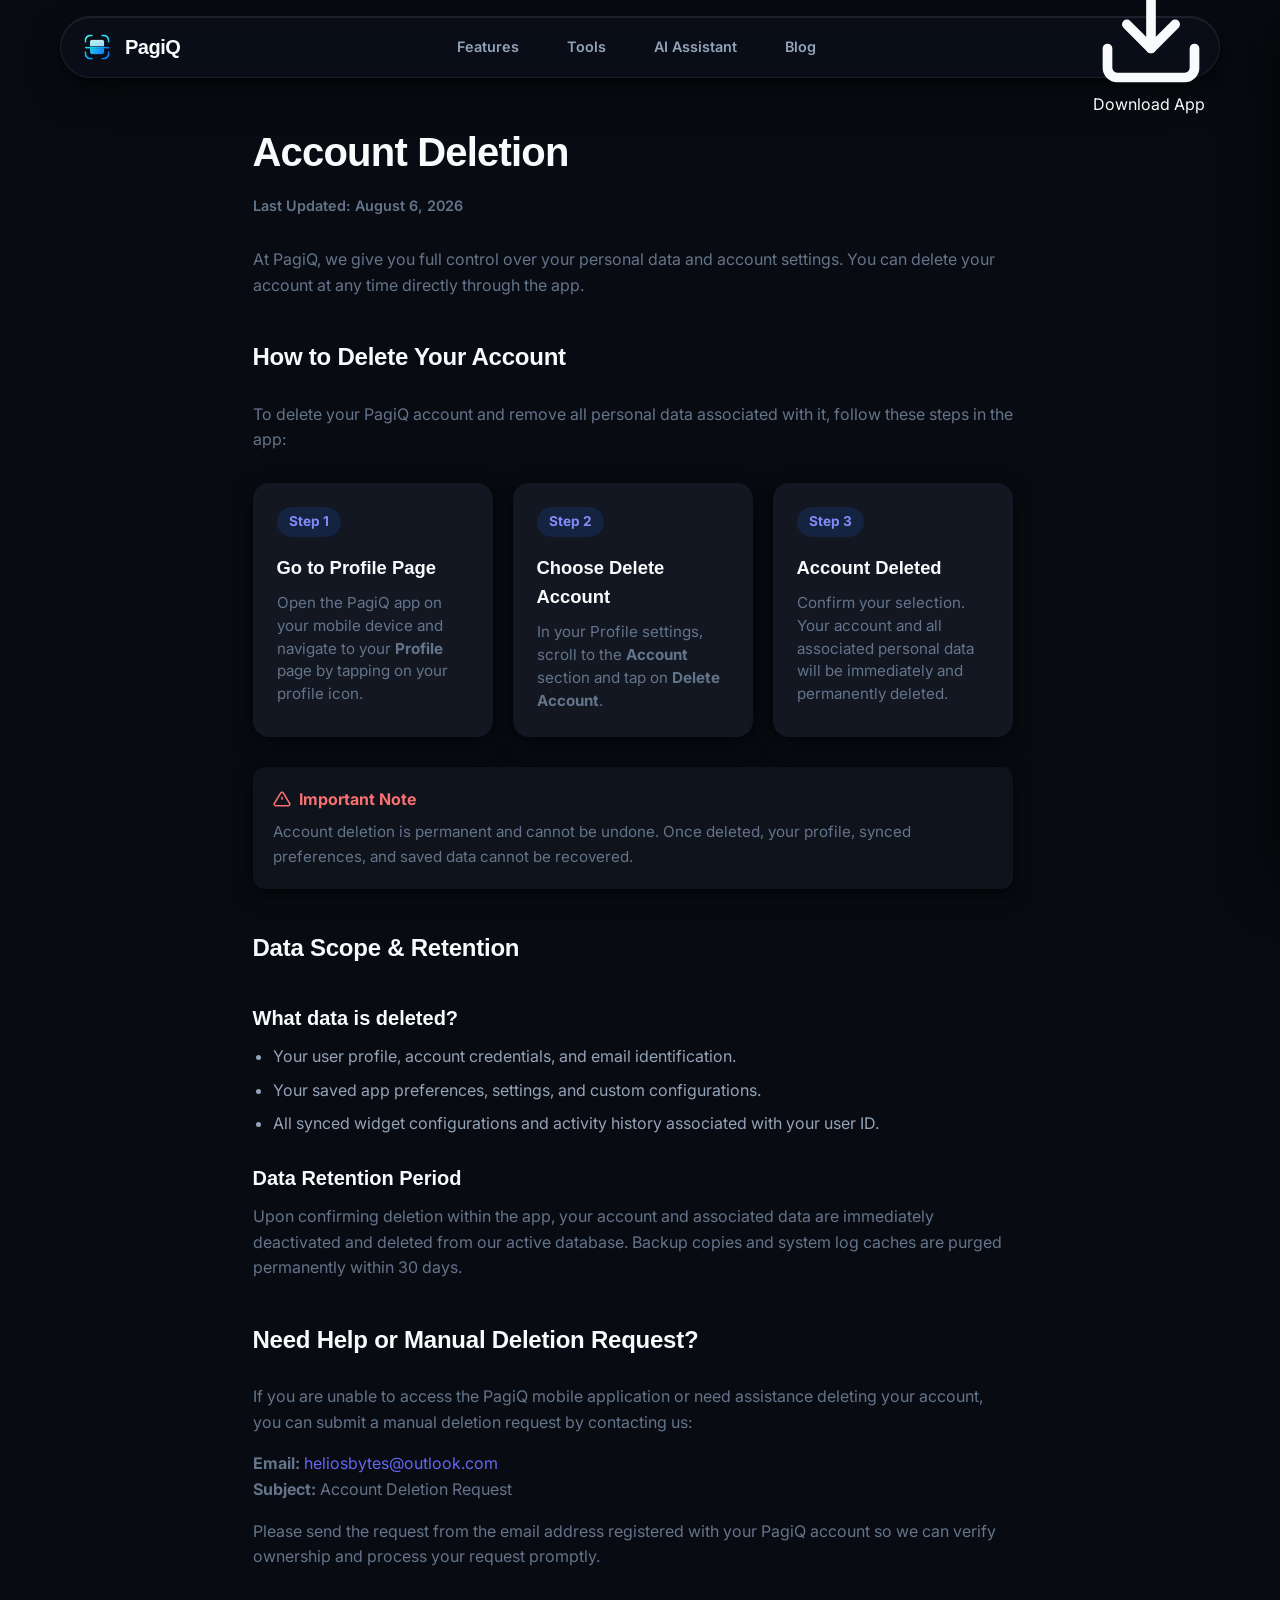
==== commit c510de75: "refactor: enhance navigation UI, hamburger menu animation, and mobile drawer styles" ====
--- a/account-deletion.html
+++ b/account-deletion.html
@@ -110,7 +110,7 @@
       display: inline-flex;
       align-items: center;
       justify-content: center;
-      background: rgba(99, 102, 241, 0.15);
+      background: rgba(37, 99, 235, 0.15);
       color: #818cf8;
       font-weight: 700;
       font-size: 0.85rem;
@@ -133,7 +133,7 @@
     }
 
     .notice-box {
-      background: rgba(239, 68, 68, 0.08);
+      background: rgba(100, 116, 139, 0.08);
       border: none;
       box-shadow: var(--shadow-card);
       border-radius: 12px;
@@ -183,54 +183,46 @@
           </svg>
           Download App
         </a>
-        <button class="hamburger" id="hamburger" aria-label="Open menu">
-          <svg data-lucide="menu" viewBox="0 0 24 24" class="icon lucide lucide-menu" fill="none" stroke="currentColor" stroke-width="2" stroke-linecap="round" stroke-linejoin="round">
-            <line x1="4" x2="20" y1="12" y2="12" />
-            <line x1="4" x2="20" y1="6" y2="6" />
-            <line x1="4" x2="20" y1="18" y2="18" />
-          </svg>
+                <button class="hamburger" id="hamburger" type="button" aria-label="Open menu" aria-controls="drawer"
+          aria-expanded="false">
+          <span class="hamburger-box" aria-hidden="true">
+            <span class="hamburger-line"></span>
+            <span class="hamburger-line"></span>
+            <span class="hamburger-line"></span>
+          </span>
         </button>
       </div>
     </nav>
   </header>
 
 
-  <div class="drawer-overlay" id="drawerOverlay"></div>
-  <div class="drawer" id="drawer">
-    <div class="drawer-header">
-      <div class="drawer-logo">
-        <img src="pagiq_logo.png" alt="PagiQ Logo" class="logo-icon"
-          style="width: 28px; height: 28px; border-radius: 8px;">
-      </div>
-      <button class="drawer-close" id="drawerClose" aria-label="Close menu">
-        <svg data-lucide="x" viewBox="0 0 24 24" class="icon lucide lucide-x" fill="none" stroke="currentColor" stroke-width="2" stroke-linecap="round" stroke-linejoin="round">
-          <path d="M18 6 6 18" />
-          <path d="m6 6 12 12" />
-        </svg>
-      </button>
+    <div class="drawer-overlay" id="drawerOverlay" hidden></div>
+  <aside class="drawer" id="drawer" role="dialog" aria-modal="true" aria-label="Mobile navigation" aria-hidden="true"
+    inert>
+    <div class="drawer-sheet">
+      <div class="drawer-header">
+        <div class="drawer-logo">
+          <img src="pagiq_logo-256.webp" onerror="this.onerror=null;this.src='pagiq_logo.png'" alt="" width="30"
+            height="30" decoding="async" />
+          <span>PagiQ</span>
+        </div>
+        <button class="drawer-close" id="drawerClose" type="button" aria-label="Close menu">
+          <span class="drawer-close-icon" aria-hidden="true"></span>
+        </button>
+      </div>
+      <nav class="drawer-links" aria-label="Mobile links">
+        <a href="index.html#features">Features</a>
+        <a href="index.html#tools">Tools</a>
+        <a href="index.html#ai-assistant">AI Assistant</a>
+        <a href="index.html#blog">Blog</a>
+      </nav>
+      <div class="drawer-footer">
+        <a href="https://play.google.com/store/apps/details?id=com.pagiq.workspace" target="_blank" rel="noopener noreferrer" class="btn-primary btn-block">Get PagiQ App</a>
+      </div>
     </div>
-    <div class="drawer-divider"></div>
-    <div class="drawer-links">
-      <a href="index.html#features">Features</a>
-      <a href="index.html#tools">Tools</a>
-      <a href="index.html#ai-assistant">AI Assistant</a>
-      <a href="index.html#blog">Blog</a>
-    </div>
-    <div class="drawer-divider"></div>
-    <div class="drawer-cta">
-      <a href="https://play.google.com/store/apps/details?id=com.pagiq.workspace" target="_blank"
-        rel="noopener noreferrer" class="btn-download">
-        <svg data-lucide="download" viewBox="0 0 24 24" class="icon lucide lucide-download" fill="none" stroke="currentColor" stroke-width="2" stroke-linecap="round" stroke-linejoin="round">
-          <path d="M21 15v4a2 2 0 0 1-2 2H5a2 2 0 0 1-2-2v-4" />
-          <polyline points="7 10 12 15 17 10" />
-          <line x1="12" y1="15" x2="12" y2="3" />
-        </svg>
-        Download App
-      </a>
-    </div>
-  </div>
-
-  <main>
+  </aside>
+
+<main>
     <section class="legal-container">
       <h1>Account Deletion</h1>
       <p class="updated">Last Updated: August 6, 2026</p>
@@ -320,7 +312,7 @@
 
 
   <button class="theme-toggle" id="themeToggle" aria-label="Toggle dark mode">
-    <svg id="themeIcon" viewBox="0 0 24 24" class="icon" style="color:#f59e0b">
+    <svg id="themeIcon" viewBox="0 0 24 24" class="icon" style="color:#94A3B8">
       <circle cx="12" cy="12" r="5" />
       <line x1="12" y1="1" x2="12" y2="3" />
       <line x1="12" y1="21" x2="12" y2="23" />
--- a/styles.css
+++ b/styles.css
@@ -24,20 +24,20 @@
   --brand-light: #EFF6FF;
   --brand-glow: rgba(37, 99, 235, 0.16);
 
-  --accent-green: #059669;
-  --accent-green-bg: #ECFDF5;
-  --accent-amber: #D97706;
-  --accent-amber-bg: #FEF3C7;
-  --accent-purple: #9333EA;
-  --accent-purple-bg: #F3E8FF;
-  --accent-red: #DC2626;
-  --accent-red-bg: #FEE2E2;
-
-  --nav-bg: rgba(255, 255, 255, 0.85);
-  --nav-floating-bg: rgba(255, 255, 255, 0.85);
-  --nav-floating-bg-scrolled: rgba(255, 255, 255, 0.95);
-  --nav-floating-border: transparent;
-  --nav-floating-shadow: 0 10px 30px -5px rgba(15, 23, 42, 0.08), 0 2px 6px -1px rgba(15, 23, 42, 0.04);
+  --accent-green: #2563EB;
+  --accent-green-bg: #EFF6FF;
+  --accent-amber: #64748B;
+  --accent-amber-bg: #F1F5F9;
+  --accent-purple: #2563EB;
+  --accent-purple-bg: #EFF6FF;
+  --accent-red: #64748B;
+  --accent-red-bg: #F1F5F9;
+
+  --nav-bg: rgba(255, 255, 255, 0.55);
+  --nav-floating-bg: rgba(255, 255, 255, 0.55);
+  --nav-floating-bg-scrolled: rgba(255, 255, 255, 0.72);
+  --nav-floating-border: rgba(255, 255, 255, 0.55);
+  --nav-floating-shadow: 0 10px 30px -5px rgba(15, 23, 42, 0.08), 0 2px 6px -1px rgba(15, 23, 42, 0.04), inset 0 1px 0 rgba(255, 255, 255, 0.65);
   --nav-link-hover-bg: rgba(15, 23, 42, 0.05);
 
   --shadow-sm: 0 2px 8px -2px rgba(15, 23, 42, 0.04), 0 1px 3px rgba(15, 23, 42, 0.02);
@@ -81,11 +81,11 @@
   --brand-light: rgba(59, 130, 246, 0.12);
   --brand-glow: rgba(59, 130, 246, 0.25);
 
-  --nav-bg: rgba(8, 11, 17, 0.85);
-  --nav-floating-bg: rgba(14, 18, 28, 0.82);
-  --nav-floating-bg-scrolled: rgba(14, 18, 28, 0.94);
-  --nav-floating-border: transparent;
-  --nav-floating-shadow: 0 16px 40px -8px rgba(0, 0, 0, 0.7), 0 4px 14px -2px rgba(0, 0, 0, 0.5);
+  --nav-bg: rgba(8, 11, 17, 0.55);
+  --nav-floating-bg: rgba(14, 18, 28, 0.55);
+  --nav-floating-bg-scrolled: rgba(14, 18, 28, 0.72);
+  --nav-floating-border: rgba(255, 255, 255, 0.08);
+  --nav-floating-shadow: 0 16px 40px -8px rgba(0, 0, 0, 0.7), 0 4px 14px -2px rgba(0, 0, 0, 0.5), inset 0 1px 0 rgba(255, 255, 255, 0.08);
   --nav-link-hover-bg: rgba(255, 255, 255, 0.08);
 
   --shadow-sm: 0 2px 8px -2px rgba(0, 0, 0, 0.4);
@@ -213,12 +213,14 @@
   width: 100%;
   max-width: 1200px;
   margin: 0 auto;
-  padding: 0 24px;
+  padding-left: max(24px, env(safe-area-inset-left, 0px));
+  padding-right: max(24px, env(safe-area-inset-right, 0px));
 }
 
 @media (min-width: 768px) {
   .container {
-    padding: 0 32px;
+    padding-left: max(32px, env(safe-area-inset-left, 0px));
+    padding-right: max(32px, env(safe-area-inset-right, 0px));
   }
 }
 
@@ -265,9 +267,9 @@
 }
 
 .section-badge.badge-ai {
-  background: rgba(147, 51, 234, 0.1);
-  color: var(--accent-purple);
-  box-shadow: 0 2px 10px rgba(147, 51, 234, 0.08);
+  background: rgba(37, 99, 235, 0.1);
+  color: var(--brand-primary);
+  box-shadow: 0 2px 10px rgba(37, 99, 235, 0.08);
 }
 
 .section-badge.badge-resume {
@@ -277,15 +279,15 @@
 }
 
 .section-badge.badge-security {
-  background: rgba(16, 185, 129, 0.1);
-  color: var(--accent-green);
-  box-shadow: 0 2px 10px rgba(16, 185, 129, 0.08);
+  background: rgba(37, 99, 235, 0.1);
+  color: var(--brand-primary);
+  box-shadow: 0 2px 10px rgba(37, 99, 235, 0.08);
 }
 
 .section-badge.badge-scanner {
-  background: rgba(245, 158, 11, 0.1);
-  color: var(--accent-amber);
-  box-shadow: 0 2px 10px rgba(245, 158, 11, 0.08);
+  background: rgba(37, 99, 235, 0.1);
+  color: var(--brand-primary);
+  box-shadow: 0 2px 10px rgba(37, 99, 235, 0.08);
 }
 
 .section-badge.badge-privacy {
@@ -413,14 +415,14 @@
   height: 62px;
   padding: 0 10px 0 18px;
   background: var(--nav-floating-bg);
-  backdrop-filter: blur(16px) saturate(150%);
-  -webkit-backdrop-filter: blur(16px) saturate(150%);
-  border: none;
+  backdrop-filter: blur(24px) saturate(180%);
+  -webkit-backdrop-filter: blur(24px) saturate(180%);
+  border: 1px solid var(--nav-floating-border);
   border-radius: var(--radius-full);
   box-shadow: var(--nav-floating-shadow);
   transform: translateZ(0);
   contain: layout style;
-  transition: height var(--transition-normal), background var(--transition-normal), box-shadow var(--transition-normal);
+  transition: height var(--transition-normal), background var(--transition-normal), box-shadow var(--transition-normal), border-color var(--transition-normal);
 }
 
 .navbar.scrolled .navbar-inner {
@@ -505,10 +507,20 @@
   align-items: center;
   justify-content: center;
   color: var(--text-secondary);
-  background: var(--bg-card);
-  border: none;
+  background: rgba(255, 255, 255, 0.7);
+  backdrop-filter: blur(12px);
+  -webkit-backdrop-filter: blur(12px);
+  border: 1px solid rgba(15, 23, 42, 0.06);
   box-shadow: var(--shadow-sm);
-  transition: all var(--transition-fast);
+  cursor: pointer;
+  -webkit-tap-highlight-color: transparent;
+  touch-action: manipulation;
+  transition: background 0.2s ease, transform 0.2s ease, box-shadow 0.2s ease, color 0.2s ease;
+}
+
+html.dark .theme-toggle {
+  background: rgba(24, 31, 46, 0.75);
+  border-color: rgba(255, 255, 255, 0.08);
 }
 
 .theme-toggle:hover {
@@ -535,14 +547,28 @@
   height: 40px;
   border-radius: 50%;
   color: var(--text);
-  background: var(--bg-card);
-  border: none;
+  background: rgba(255, 255, 255, 0.7);
+  backdrop-filter: blur(12px);
+  -webkit-backdrop-filter: blur(12px);
+  border: 1px solid rgba(15, 23, 42, 0.06);
   box-shadow: var(--shadow-sm);
-  transition: all var(--transition-fast);
+  cursor: pointer;
+  -webkit-tap-highlight-color: transparent;
+  touch-action: manipulation;
+  transition: background 0.2s ease, transform 0.2s ease, box-shadow 0.2s ease;
+}
+
+html.dark .hamburger {
+  background: rgba(24, 31, 46, 0.75);
+  border-color: rgba(255, 255, 255, 0.08);
 }
 
 .hamburger:hover {
   background: var(--bg-card-hover);
+}
+
+.hamburger:active {
+  transform: scale(0.94);
 }
 
 @media (min-width: 960px) {
@@ -551,26 +577,61 @@
   }
 }
 
-.hamburger .icon {
-  width: 22px;
-  height: 22px;
+.hamburger-box {
+  position: relative;
+  width: 18px;
+  height: 14px;
+  display: block;
+}
+
+.hamburger-line {
+  position: absolute;
+  left: 0;
+  width: 100%;
+  height: 2px;
+  border-radius: 2px;
+  background: currentColor;
+  transform-origin: center;
+  transition: transform 0.28s cubic-bezier(0.16, 1, 0.3, 1), opacity 0.2s ease, top 0.28s cubic-bezier(0.16, 1, 0.3, 1);
+}
+
+.hamburger-line:nth-child(1) { top: 0; }
+.hamburger-line:nth-child(2) { top: 6px; }
+.hamburger-line:nth-child(3) { top: 12px; }
+
+.hamburger.is-open .hamburger-line:nth-child(1) {
+  top: 6px;
+  transform: rotate(45deg);
+}
+
+.hamburger.is-open .hamburger-line:nth-child(2) {
+  opacity: 0;
+  transform: scaleX(0);
+}
+
+.hamburger.is-open .hamburger-line:nth-child(3) {
+  top: 6px;
+  transform: rotate(-45deg);
 }
 
 .drawer-overlay {
   position: fixed;
   inset: 0;
-  background: rgba(15, 23, 42, 0.45);
-  backdrop-filter: blur(8px);
-  -webkit-backdrop-filter: blur(8px);
+  background: rgba(15, 23, 42, 0.42);
+  backdrop-filter: blur(10px) saturate(140%);
+  -webkit-backdrop-filter: blur(10px) saturate(140%);
   z-index: 1001;
   opacity: 0;
   visibility: hidden;
-  transition: all var(--transition-normal);
+  pointer-events: none;
+  transition: opacity 0.28s ease, visibility 0.28s ease;
+  -webkit-tap-highlight-color: transparent;
 }
 
 .drawer-overlay.open {
   opacity: 1;
   visibility: visible;
+  pointer-events: auto;
 }
 
 .drawer {
@@ -578,27 +639,50 @@
   top: 0;
   right: 0;
   bottom: 0;
-  width: min(320px, 85vw);
-  background: var(--bg-card);
+  width: min(340px, 88vw);
   z-index: 1002;
-  padding: 24px;
+  padding: env(safe-area-inset-top, 0) env(safe-area-inset-right, 0) env(safe-area-inset-bottom, 0) 0;
   display: flex;
   flex-direction: column;
-  transform: translateX(100%);
-  transition: transform var(--transition-spring);
-  box-shadow: -10px 0 40px rgba(0, 0, 0, 0.2);
+  transform: translate3d(100%, 0, 0);
+  transition: transform 0.34s cubic-bezier(0.16, 1, 0.3, 1);
+  will-change: transform;
+  pointer-events: none;
   border: none;
 }
 
 .drawer.open {
-  transform: translateX(0);
+  transform: translate3d(0, 0, 0);
+  pointer-events: auto;
+}
+
+.drawer-sheet {
+  display: flex;
+  flex-direction: column;
+  height: 100%;
+  margin: 10px 10px 10px 0;
+  padding: 20px 18px calc(20px + env(safe-area-inset-bottom, 0px));
+  background: rgba(255, 255, 255, 0.82);
+  backdrop-filter: blur(28px) saturate(180%);
+  -webkit-backdrop-filter: blur(28px) saturate(180%);
+  border: 1px solid rgba(255, 255, 255, 0.55);
+  border-radius: 28px;
+  box-shadow: -12px 0 48px rgba(15, 23, 42, 0.18), inset 0 1px 0 rgba(255, 255, 255, 0.7);
+  overflow: hidden;
+}
+
+html.dark .drawer-sheet {
+  background: rgba(14, 18, 28, 0.88);
+  border-color: rgba(255, 255, 255, 0.08);
+  box-shadow: -12px 0 48px rgba(0, 0, 0, 0.55), inset 0 1px 0 rgba(255, 255, 255, 0.06);
 }
 
 .drawer-header {
   display: flex;
   align-items: center;
   justify-content: space-between;
-  margin-bottom: 32px;
+  margin-bottom: 20px;
+  flex-shrink: 0;
 }
 
 .drawer-logo {
@@ -607,12 +691,17 @@
   gap: 8px;
   font-family: var(--font-display);
   font-weight: 800;
-  font-size: 1.2rem;
+  font-size: 1.15rem;
+  color: var(--text);
+}
+
+.drawer-logo img {
+  border-radius: 8px;
 }
 
 .drawer-close {
-  width: 36px;
-  height: 36px;
+  width: 40px;
+  height: 40px;
   border-radius: 50%;
   display: flex;
   align-items: center;
@@ -620,32 +709,133 @@
   color: var(--text-secondary);
   background: var(--bg-subtle);
   border: none;
-}
+  cursor: pointer;
+  -webkit-tap-highlight-color: transparent;
+  touch-action: manipulation;
+  transition: background 0.2s ease, transform 0.2s ease;
+}
+
+.drawer-close:hover {
+  background: var(--bg-tint);
+  color: var(--text);
+}
+
+.drawer-close:active {
+  transform: scale(0.94);
+}
+
+.drawer-close-icon {
+  position: relative;
+  width: 14px;
+  height: 14px;
+  display: block;
+}
+
+.drawer-close-icon::before,
+.drawer-close-icon::after {
+  content: "";
+  position: absolute;
+  top: 50%;
+  left: 0;
+  width: 100%;
+  height: 2px;
+  border-radius: 2px;
+  background: currentColor;
+}
+
+.drawer-close-icon::before { transform: translateY(-50%) rotate(45deg); }
+.drawer-close-icon::after { transform: translateY(-50%) rotate(-45deg); }
 
 .drawer-links {
   display: flex;
   flex-direction: column;
-  gap: 8px;
+  gap: 4px;
   flex: 1;
+  overflow-y: auto;
+  overscroll-behavior: contain;
+  -webkit-overflow-scrolling: touch;
+  scrollbar-width: none;
+  padding-right: 2px;
+}
+
+.drawer-links::-webkit-scrollbar {
+  display: none;
 }
 
 .drawer-links a {
   font-size: 1.05rem;
   font-weight: 600;
   color: var(--text);
-  padding: 10px 14px;
-  border-radius: var(--radius-md);
-  transition: all var(--transition-fast);
-}
-
-.drawer-links a:hover {
-  background: var(--bg-subtle);
+  padding: 13px 14px;
+  border-radius: 14px;
+  transition: background 0.18s ease, color 0.18s ease, transform 0.18s ease;
+  min-height: 48px;
+  display: flex;
+  align-items: center;
+  text-decoration: none;
+  -webkit-tap-highlight-color: transparent;
+}
+
+.drawer-links a:hover,
+.drawer-links a:focus-visible {
+  background: rgba(37, 99, 235, 0.08);
   color: var(--brand-primary);
+}
+
+.drawer-links a:active {
+  transform: scale(0.985);
+}
+
+.drawer.open .drawer-links a {
+  animation: drawerLinkIn 0.38s cubic-bezier(0.16, 1, 0.3, 1) both;
+}
+
+.drawer.open .drawer-links a:nth-child(1) { animation-delay: 0.04s; }
+.drawer.open .drawer-links a:nth-child(2) { animation-delay: 0.07s; }
+.drawer.open .drawer-links a:nth-child(3) { animation-delay: 0.1s; }
+.drawer.open .drawer-links a:nth-child(4) { animation-delay: 0.13s; }
+.drawer.open .drawer-links a:nth-child(5) { animation-delay: 0.16s; }
+.drawer.open .drawer-links a:nth-child(6) { animation-delay: 0.19s; }
+.drawer.open .drawer-links a:nth-child(7) { animation-delay: 0.22s; }
+.drawer.open .drawer-links a:nth-child(8) { animation-delay: 0.25s; }
+
+@keyframes drawerLinkIn {
+  from {
+    opacity: 0;
+    transform: translateX(14px);
+  }
+  to {
+    opacity: 1;
+    transform: translateX(0);
+  }
 }
 
 .drawer-footer {
   margin-top: auto;
-  padding-top: 20px;
+  padding-top: 16px;
+  flex-shrink: 0;
+}
+
+.drawer-footer .btn-block {
+  width: 100%;
+  justify-content: center;
+  min-height: 48px;
+}
+
+html.drawer-open,
+body.drawer-open {
+  overflow: hidden;
+  touch-action: none;
+}
+
+@media (prefers-reduced-motion: reduce) {
+  .hamburger-line,
+  .drawer,
+  .drawer-overlay,
+  .drawer.open .drawer-links a {
+    transition: none !important;
+    animation: none !important;
+  }
 }
 
 .hero {
@@ -668,6 +858,27 @@
   border-radius: 50%;
   filter: blur(80px);
   opacity: 0.6;
+  contain: layout paint;
+  will-change: auto;
+  pointer-events: none;
+}
+
+@media (max-width: 767px) {
+  .glow-orb {
+    filter: blur(48px);
+    opacity: 0.45;
+  }
+
+  .glow-orb-2 {
+    display: none;
+  }
+}
+
+@media (prefers-reduced-motion: reduce) {
+  .glow-orb {
+    filter: none;
+    opacity: 0.2;
+  }
 }
 
 .glow-orb-1 {
@@ -682,7 +893,7 @@
 .glow-orb-2 {
   width: 400px;
   height: 400px;
-  background: radial-gradient(circle, rgba(147, 51, 234, 0.18) 0%, transparent 70%);
+  background: radial-gradient(circle, rgba(100, 116, 139, 0.18) 0%, transparent 70%);
   top: 150px;
   left: 60%;
 }
@@ -732,12 +943,20 @@
   font-family: var(--font-display);
   font-size: clamp(2.4rem, 6vw, 4.25rem);
   font-weight: 800;
-  line-height: 1.15;
+  line-height: 1.12;
   letter-spacing: -0.035em;
   color: var(--text);
   margin-bottom: 20px;
 }
 
+.hero-line {
+  display: block;
+}
+
+.hero-title br {
+  display: none;
+}
+
 .hero-line--pill {
   font-size: clamp(1.6rem, 4.5vw, 3.2rem);
   display: inline-flex;
@@ -745,34 +964,62 @@
   justify-content: center;
   gap: 0.3em;
   flex-wrap: wrap;
+  line-height: 1.2;
+  margin-top: 0.1em;
+  vertical-align: baseline;
+}
+
+.hero-pill-row {
+  display: inline-flex;
+  align-items: center;
+  justify-content: center;
+  gap: 0.3em;
+  vertical-align: middle;
+}
+
+.hero-in-one {
+  display: inline-flex;
+  align-items: center;
+  line-height: inherit;
 }
 
 .hero-pill {
   display: inline-flex;
   align-items: center;
-  padding: 0.1em 0.55em;
+  justify-content: center;
+  padding: 0.1em 0.55em 0.16em;
+  min-height: 1.35em;
   background: linear-gradient(135deg, #2563EB, #1D4ED8);
   color: #FFFFFF;
   border-radius: var(--radius-full);
-  box-shadow: 0 6px 20px rgba(37, 99, 235, 0.35);
+  box-shadow: 0 2px 14px rgba(37, 99, 235, 0.35), 0 0 24px rgba(37, 99, 235, 0.18);
   border: none;
   vertical-align: middle;
+  line-height: 1.2;
+  overflow: hidden;
   transition: width 0.3s cubic-bezier(0.16, 1, 0.3, 1);
 }
 
 #heroPillText {
+  display: inline-flex;
+  align-items: center;
+  justify-content: center;
   font-weight: 800;
+  line-height: 1.15;
+  padding-bottom: 0.03em;
+  text-align: center;
+  width: 100%;
   transition: opacity 0.25s ease, transform 0.25s ease;
 }
 
 #heroPillText.is-out {
   opacity: 0;
-  transform: translateY(-8px);
+  transform: translateY(-6px);
 }
 
 #heroPillText.is-pre {
   opacity: 0;
-  transform: translateY(8px);
+  transform: translateY(6px);
 }
 
 #heroPillText.is-in {
@@ -1004,7 +1251,7 @@
 .stat-arrow-inline {
   display: inline-block;
   margin: 0 2px;
-  color: #059669;
+  color: #2563EB;
   font-weight: 700;
 }
 
@@ -1138,7 +1385,7 @@
 .iphone-screen-surface {
   width: 100%;
   height: 100%;
-  background: #F8FAFC;
+  background: #F4F6F9;
   border-radius: 46px;
   overflow: hidden;
   display: flex;
@@ -1271,10 +1518,21 @@
 }
 
 .app-header-home {
-  padding: 8px 16px 8px;
+  padding: 8px 16px 10px;
   display: flex;
   align-items: center;
   justify-content: space-between;
+  background: rgba(244, 246, 249, 0.72);
+  backdrop-filter: blur(16px) saturate(160%);
+  -webkit-backdrop-filter: blur(16px) saturate(160%);
+  border-bottom: 1px solid rgba(15, 23, 42, 0.04);
+  position: relative;
+  z-index: 5;
+}
+
+html.dark .app-header-home {
+  background: rgba(11, 14, 23, 0.72);
+  border-bottom-color: rgba(255, 255, 255, 0.06);
 }
 
 .app-greeting-col {
@@ -1284,18 +1542,19 @@
 }
 
 .app-greeting-time {
-  font-size: 0.675rem;
-  font-weight: 600;
+  font-size: 0.75rem;
+  font-weight: 500;
   color: #64748B;
-  line-height: 1.1;
+  line-height: 1.2;
 }
 
 .app-greeting-name {
   font-family: var(--font-display);
-  font-size: 1.15rem;
+  font-size: 1.25rem;
   font-weight: 800;
   color: #0F172A;
   line-height: 1.15;
+  letter-spacing: -0.02em;
 }
 
 html.dark .app-greeting-name {
@@ -1322,23 +1581,23 @@
 }
 
 html.dark .app-badge-credits {
-  background: rgba(0, 229, 255, 0.14);
-  color: #00E5FF;
+  background: rgba(59, 130, 246, 0.14);
+  color: #60A5FA;
 }
 
 .app-user-avatar-initials {
-  width: 30px;
-  height: 30px;
+  width: 34px;
+  height: 34px;
   border-radius: 50%;
-  background: linear-gradient(135deg, #2563EB, #1D4ED8);
+  background: #2563EB;
   color: #FFFFFF;
   font-family: var(--font-display);
   font-weight: 800;
-  font-size: 0.7rem;
+  font-size: 0.85rem;
   display: flex;
   align-items: center;
   justify-content: center;
-  box-shadow: 0 2px 6px rgba(37, 99, 235, 0.3);
+  box-shadow: 0 2px 8px rgba(37, 99, 235, 0.28);
 }
 
 .app-scroll-body {
@@ -1361,8 +1620,8 @@
 
 .app-section-title {
   font-family: var(--font-display);
-  font-size: 0.825rem;
-  font-weight: 800;
+  font-size: 0.9rem;
+  font-weight: 700;
   color: #0F172A;
 }
 
@@ -1384,14 +1643,14 @@
 }
 
 .app-scan-rect-card {
-  background: var(--bg-card);
-  border-radius: 12px;
-  padding: 10px 6px;
+  background: #FFFFFF;
+  border-radius: 16px;
+  padding: 14px 6px 12px;
   display: flex;
   flex-direction: column;
   align-items: center;
-  gap: 6px;
-  box-shadow: var(--shadow-sm);
+  gap: 8px;
+  box-shadow: 0 2px 10px rgba(15, 23, 42, 0.06);
   border: none;
 }
 
@@ -1400,63 +1659,69 @@
 }
 
 .scan-card-icon-box {
-  width: 36px;
-  height: 36px;
-  border-radius: 10px;
+  width: 40px;
+  height: 40px;
+  border-radius: 12px;
   display: flex;
   align-items: center;
   justify-content: center;
+  background: rgba(37, 99, 235, 0.12);
+  color: #2563EB;
 }
 
 .scan-card-label {
-  font-size: 0.65rem;
-  font-weight: 700;
-  color: var(--text);
-}
-
-.app-tools-scroll-row {
-  display: flex;
-  gap: 10px;
-  overflow-x: auto;
-  padding-bottom: 4px;
-  scrollbar-width: none;
-  margin-bottom: 10px;
-}
-
-.app-tools-scroll-row::-webkit-scrollbar {
-  display: none;
+  font-size: 0.7rem;
+  font-weight: 600;
+  color: #0F172A;
+}
+
+html.dark .scan-card-label {
+  color: #F8FAFC;
+}
+
+.app-tools-scroll-row,
+.app-tools-grid-row {
+  display: grid;
+  grid-template-columns: repeat(4, 1fr);
+  gap: 8px;
+  margin-bottom: 12px;
 }
 
 .app-tool-squircle-item {
   display: flex;
   flex-direction: column;
   align-items: center;
-  gap: 4px;
-  flex: 0 0 54px;
+  gap: 6px;
+  min-width: 0;
 }
 
 .app-tool-squircle-box {
-  width: 48px;
-  height: 48px;
-  border-radius: 14px;
-  background: var(--bg-card);
-  box-shadow: var(--shadow-sm);
+  width: 100%;
+  aspect-ratio: 1;
+  max-width: 64px;
+  max-height: 64px;
+  margin: 0 auto;
+  border-radius: 16px;
+  background: #FFFFFF;
+  box-shadow: 0 2px 10px rgba(15, 23, 42, 0.06);
   display: flex;
   align-items: center;
   justify-content: center;
   position: relative;
   border: none;
+  color: #0F172A;
 }
 
 html.dark .app-tool-squircle-box {
   background: #141A26;
+  color: #E2E8F0;
 }
 
 .tool-mini-pro {
   position: absolute;
   top: -3px;
   right: -3px;
-  background: #F59E0B;
+  background: #64748B;
   color: #FFFFFF;
   font-size: 0.5rem;
   font-weight: 800;
@@ -1465,10 +1730,12 @@
 }
 
 .app-tool-label {
-  font-size: 0.625rem;
+  font-size: 0.58rem;
   font-weight: 600;
-  color: var(--text-secondary);
+  color: #64748B;
   text-align: center;
+  line-height: 1.2;
+  max-width: 100%;
 }
 
 .app-recent-files-list {
@@ -1504,13 +1771,13 @@
 }
 
 .file-thumb-box.pdf {
-  background: rgba(239, 68, 68, 0.12);
-  color: #EF4444;
+  background: rgba(100, 116, 139, 0.12);
+  color: #64748B;
 }
 
 .file-thumb-box.latex {
-  background: rgba(16, 185, 129, 0.12);
-  color: #10B981;
+  background: rgba(37, 99, 235, 0.12);
+  color: #2563EB;
 }
 
 .file-info-col {
@@ -1543,26 +1810,31 @@
 }
 
 .file-action-pill.green {
-  background: rgba(16, 185, 129, 0.12);
-  color: #059669;
+  background: rgba(37, 99, 235, 0.12);
+  color: #2563EB;
 }
 
 .mobile-tabbar {
-  height: 54px;
-  background: var(--bg-card);
+  height: 58px;
+  margin: 0 10px 4px;
+  background: rgba(255, 255, 255, 0.78);
+  backdrop-filter: blur(18px) saturate(160%);
+  -webkit-backdrop-filter: blur(18px) saturate(160%);
   display: flex;
   align-items: center;
   justify-content: space-around;
-  padding: 0 8px;
-  border-top: none;
-  box-shadow: 0 -2px 10px rgba(0, 0, 0, 0.04);
+  padding: 0 6px;
+  border: 1px solid rgba(255, 255, 255, 0.55);
+  border-radius: 22px;
+  box-shadow: 0 4px 20px rgba(15, 23, 42, 0.1);
   position: relative;
   z-index: 10;
 }
 
 html.dark .mobile-tabbar {
-  background: #10141E;
-  box-shadow: 0 -2px 10px rgba(0, 0, 0, 0.3);
+  background: rgba(16, 20, 30, 0.78);
+  border-color: rgba(255, 255, 255, 0.08);
+  box-shadow: 0 4px 20px rgba(0, 0, 0, 0.4);
 }
 
 .tab-item {
@@ -1585,14 +1857,14 @@
 }
 
 .tab-scan-fab {
-  width: 44px;
-  height: 44px;
+  width: 48px;
+  height: 48px;
   border-radius: 50%;
-  background: linear-gradient(135deg, #2563EB, #1D4ED8);
+  background: #2563EB;
   display: flex;
   align-items: center;
   justify-content: center;
-  box-shadow: 0 4px 14px rgba(37, 99, 235, 0.4);
+  box-shadow: 0 4px 16px rgba(37, 99, 235, 0.4);
 }
 
 .mobile-home-indicator {
@@ -1776,10 +2048,10 @@
   width: 20px;
   height: 20px;
   border-radius: 50%;
-  background: linear-gradient(135deg, rgba(16, 185, 129, 0.15), rgba(5, 150, 105, 0.25));
-  color: #10B981;
+  background: linear-gradient(135deg, rgba(37, 99, 235, 0.15), rgba(29, 78, 216, 0.25));
+  color: #2563EB;
   flex-shrink: 0;
-  box-shadow: 0 2px 6px rgba(16, 185, 129, 0.12);
+  box-shadow: 0 2px 6px rgba(37, 99, 235, 0.12);
 }
 
 .bullet-check svg {
@@ -1853,14 +2125,14 @@
   width: 24px;
   height: 24px;
   border-radius: 50%;
-  background: linear-gradient(135deg, rgba(16, 185, 129, 0.15), rgba(5, 150, 105, 0.25));
-  color: #10B981;
+  background: linear-gradient(135deg, rgba(37, 99, 235, 0.15), rgba(29, 78, 216, 0.25));
+  color: #2563EB;
   display: flex;
   align-items: center;
   justify-content: center;
   flex-shrink: 0;
   margin-top: 2px;
-  box-shadow: 0 2px 6px rgba(16, 185, 129, 0.12);
+  box-shadow: 0 2px 6px rgba(37, 99, 235, 0.12);
 }
 
 .feature-check-icon svg {
@@ -2094,7 +2366,7 @@
 
 .chat-doc-meta {
   font-size: 0.65rem;
-  color: #059669;
+  color: #2563EB;
   font-weight: 600;
 }
 
@@ -2199,7 +2471,7 @@
   align-items: center;
   gap: 4px;
   font-size: 0.675rem;
-  color: #059669;
+  color: #2563EB;
   font-weight: 600;
   margin-top: 8px;
 }
@@ -2331,8 +2603,8 @@
 .resume-score-pill {
   font-size: 0.65rem;
   font-weight: 800;
-  background: #ECFDF5;
-  color: #059669;
+  background: #EFF6FF;
+  color: #2563EB;
   padding: 2px 8px;
   border-radius: 99px;
   display: inline-block;
@@ -2375,7 +2647,7 @@
 }
 
 .step-pill.done {
-  color: #059669;
+  color: #2563EB;
 }
 
 .step-pill.active {
@@ -2552,7 +2824,7 @@
 }
 
 .stat-val.text-green {
-  color: #059669;
+  color: #2563EB;
 }
 
 .stat-arrow-indicator {
@@ -2579,11 +2851,11 @@
   font-family: var(--font-display);
   font-size: 0.775rem;
   font-weight: 800;
-  background: linear-gradient(135deg, #10B981, #059669);
+  background: linear-gradient(135deg, #2563EB, #1D4ED8);
   color: #FFFFFF;
   padding: 3px 10px;
   border-radius: 99px;
-  box-shadow: 0 2px 8px rgba(16, 185, 129, 0.3);
+  box-shadow: 0 2px 8px rgba(37, 99, 235, 0.3);
 }
 
 .fluid-arrow-stream {
@@ -2657,11 +2929,11 @@
   width: 8px;
   height: 8px;
   border-radius: 50%;
-  background: #EF4444;
+  background: #64748B;
 }
 
 .pdf-doc-dot.green {
-  background: #10B981;
+  background: #2563EB;
 }
 
 .pdf-doc-content {
@@ -2706,8 +2978,8 @@
 }
 
 .mock-image-block.crisp {
-  background: #ECFDF5;
-  color: #059669;
+  background: #EFF6FF;
+  color: #2563EB;
 }
 
 .pdf-file-footer {
@@ -2717,7 +2989,7 @@
 }
 
 .text-muted { color: var(--text-muted); }
-.text-green { color: #059669; }
+.text-green { color: #2563EB; }
 
 .compression-benefits-grid {
   display: grid;
@@ -2795,8 +3067,8 @@
 .sign-status-pill {
   font-size: 0.65rem;
   font-weight: 700;
-  background: #ECFDF5;
-  color: #059669;
+  background: #EFF6FF;
+  color: #2563EB;
   padding: 3px 8px;
   border-radius: 99px;
 }
@@ -2860,7 +3132,7 @@
 
 .sig-timestamp {
   font-size: 0.65rem;
-  color: #059669;
+  color: #2563EB;
   font-weight: 600;
   margin-top: 4px;
 }
@@ -3123,7 +3395,7 @@
 .camera-mode-title {
   font-size: 0.75rem;
   font-weight: 600;
-  color: #FCD34D;
+  color: #94A3B8;
 }
 
 .scanner-viewfinder-target {
@@ -3505,10 +3777,10 @@
   width: 18px;
   height: 18px;
   border-radius: 50%;
-  background: linear-gradient(135deg, rgba(16, 185, 129, 0.15), rgba(5, 150, 105, 0.25));
-  color: #10B981;
+  background: linear-gradient(135deg, rgba(37, 99, 235, 0.15), rgba(29, 78, 216, 0.25));
+  color: #2563EB;
   flex-shrink: 0;
-  box-shadow: 0 1.5px 4px rgba(16, 185, 129, 0.12);
+  box-shadow: 0 1.5px 4px rgba(37, 99, 235, 0.12);
 }
 
 .uc-check-svg {
@@ -4216,11 +4488,13 @@
 
   .hero-pill {
     gap: 0.3em;
-    padding: 0.08em 0.5em 0.14em 0.5em;
+    padding: 0.12em 0.5em;
     font-size: 0.88em;
     letter-spacing: -0.02em;
     vertical-align: middle;
     max-width: calc(100vw - 32px);
+    align-items: center;
+    justify-content: center;
   }
 
   .hero-subtitle {
@@ -4482,6 +4756,115 @@
   }
 }
 
+/* ---- Performance & cross-device polish ---- */
+section.section,
+.trust-section,
+.final-cta-section,
+.footer {
+  content-visibility: auto;
+  contain-intrinsic-size: 1px 800px;
+}
+
+#hero {
+  content-visibility: visible;
+}
+
+.iphone-shell,
+.mobile-showcase-frame {
+  max-width: 100%;
+}
+
+.floating-card {
+  contain: layout paint;
+}
+
+@media (max-width: 767px) {
+  .floating-card {
+    display: none;
+  }
+
+  .hero-atmosphere {
+    opacity: 0.85;
+  }
+
+  .navbar {
+    padding-left: max(12px, env(safe-area-inset-left));
+    padding-right: max(12px, env(safe-area-inset-right));
+  }
+
+  .drawer {
+    width: min(360px, calc(100vw - 12px));
+  }
+
+  .app-tools-grid-row {
+    gap: 6px;
+  }
+
+  .app-tool-label {
+    font-size: 0.52rem;
+  }
+
+  .feature-split-layout,
+  .compression-benefits-grid,
+  .tools-catalog-grid {
+    gap: 16px;
+  }
+}
+
+@media (max-width: 380px) {
+  .hero-title {
+    font-size: clamp(1.45rem, 7.2vw, 1.85rem);
+  }
+
+  .hero-line--pill {
+    font-size: clamp(1.05rem, 4.8vw, 1.35rem);
+  }
+
+  .hero-feature-item {
+    flex: 0 0 calc(33.333% - 8px);
+  }
+
+  .nav-right > .btn-primary {
+    display: none;
+  }
+
+  .iphone-shell {
+    width: min(300px, calc(100vw - 28px));
+    height: clamp(520px, 168vw, 640px);
+  }
+
+  .drawer-links a {
+    font-size: 0.98rem;
+    padding: 12px 12px;
+  }
+}
+
+@media (min-width: 768px) and (max-width: 959px) {
+  .drawer {
+    width: min(380px, 70vw);
+  }
+
+  .hero-feature-item {
+    flex: 0 0 auto;
+  }
+}
+
+@media (hover: none) and (pointer: coarse) {
+  .nav-links a,
+  .drawer-links a,
+  .tool-tab,
+  .faq-trigger {
+    min-height: 44px;
+  }
+
+  .hamburger,
+  .theme-toggle,
+  .drawer-close {
+    min-width: 44px;
+    min-height: 44px;
+  }
+}
+
 @media (prefers-reduced-motion: reduce) {
   html {
     scroll-behavior: auto;
@@ -4494,4 +4877,893 @@
     animation-iteration-count: 1 !important;
     transition-duration: 0.01ms !important;
   }
+}
+
+/* ============================================================
+   MOBILE-ONLY RESPONSIVE POLISH (max-width queries only)
+   Desktop / min-width rules above are intentionally untouched.
+   ============================================================ */
+
+/* ---- Navbar + hamburger + drawer: tablet & mobile (<960px) ---- */
+@media (max-width: 959px) {
+  .navbar {
+    padding: 10px 12px 0;
+    z-index: 1003;
+  }
+
+  html.drawer-open .navbar {
+    z-index: 1003;
+  }
+
+  .navbar-inner {
+    height: 56px;
+    min-height: 56px;
+    padding: 0 8px 0 14px;
+    gap: 8px;
+    border-radius: 9999px;
+  }
+
+  .navbar.scrolled .navbar-inner {
+    height: 54px;
+    min-height: 54px;
+  }
+
+  .logo {
+    font-size: 1.15rem;
+    gap: 8px;
+    min-width: 0;
+  }
+
+  .logo-img,
+  .logo-icon {
+    width: 30px;
+    height: 30px;
+    flex-shrink: 0;
+  }
+
+  .nav-right {
+    gap: 8px;
+    margin-left: auto;
+    flex-shrink: 0;
+  }
+
+  .theme-toggle,
+  .hamburger {
+    width: 40px;
+    height: 40px;
+    min-width: 40px;
+    min-height: 40px;
+    flex-shrink: 0;
+  }
+
+  .theme-toggle .icon {
+    width: 18px;
+    height: 18px;
+  }
+
+  .hamburger-box {
+    width: 17px;
+    height: 13px;
+  }
+
+  .hamburger-line:nth-child(1) { top: 0; }
+  .hamburger-line:nth-child(2) { top: 5.5px; }
+  .hamburger-line:nth-child(3) { top: 11px; }
+
+  .hamburger.is-open .hamburger-line:nth-child(1),
+  .hamburger.is-open .hamburger-line:nth-child(3) {
+    top: 5.5px;
+  }
+
+  /* Menu pops down from the header itself: a dropdown panel
+     attached under the navbar pill, same left/right inset. */
+  .drawer-overlay {
+    background: rgba(15, 23, 42, 0.4);
+    backdrop-filter: blur(6px) saturate(130%);
+    -webkit-backdrop-filter: blur(6px) saturate(130%);
+  }
+
+  /* Expanded-header mode: the pill morphs into the TOP of one
+     single card (flat bottom, no shadow/border seam) and the panel
+     joins it flush below with flat top corners. One logo, one
+     close (hamburger). The menu unfolds via clip-path so the
+     header itself feels like it grows downward. */
+  .navbar-inner {
+    transition:
+      height var(--transition-normal),
+      background var(--transition-normal),
+      box-shadow var(--transition-normal),
+      border-color var(--transition-normal),
+      border-radius 0.3s cubic-bezier(0.16, 1, 0.3, 1);
+  }
+
+  html.drawer-open .navbar .navbar-inner {
+    height: 56px;
+    min-height: 56px;
+    border-radius: 22px 22px 0 0;
+    border-bottom-color: transparent;
+    box-shadow: none;
+  }
+
+  .drawer {
+    top: 66px;
+    right: 12px;
+    bottom: auto;
+    left: 12px;
+    width: auto;
+    max-height: calc(100dvh - 78px);
+    max-height: calc(100svh - 78px);
+    padding: 0;
+    transform: translateY(-10px);
+    transform-origin: top center;
+    opacity: 0;
+    visibility: hidden;
+    clip-path: inset(0 0 100% 0);
+    transition:
+      transform 0.3s cubic-bezier(0.16, 1, 0.3, 1),
+      opacity 0.22s ease,
+      clip-path 0.36s cubic-bezier(0.16, 1, 0.3, 1),
+      visibility 0.36s;
+    will-change: transform, opacity, clip-path;
+  }
+
+  .drawer.open {
+    transform: translateY(0);
+    opacity: 1;
+    visibility: visible;
+    clip-path: inset(0 0 0 0);
+  }
+
+  .drawer-sheet {
+    margin: 0;
+    height: auto;
+    max-height: calc(100dvh - 78px);
+    max-height: calc(100svh - 78px);
+    padding: 10px 14px calc(14px + env(safe-area-inset-bottom, 0px));
+    border-radius: 0 0 22px 22px;
+    /* Same glass as the navbar pill so both read as one header */
+    background: var(--nav-floating-bg-scrolled);
+    border: 1px solid var(--nav-floating-border);
+    border-top: none;
+    box-shadow: var(--nav-floating-shadow);
+  }
+
+  /* No duplicate logo / duplicate close: navbar already has both */
+  .drawer-header {
+    display: none;
+  }
+
+  .drawer-logo {
+    font-size: 1.05rem;
+  }
+
+  .drawer-close {
+    width: 36px;
+    height: 36px;
+    min-width: 36px;
+    min-height: 36px;
+  }
+
+  .drawer-links {
+    gap: 2px;
+    padding: 2px;
+    flex: 0 1 auto;
+    min-height: 0;
+  }
+
+  .drawer-links a {
+    font-size: 0.95rem;
+    font-weight: 600;
+    padding: 11px 12px;
+    min-height: 44px;
+    border-radius: 12px;
+    line-height: 1.3;
+  }
+
+  @keyframes drawerDropIn {
+    from {
+      opacity: 0;
+      transform: translateY(-8px);
+    }
+    to {
+      opacity: 1;
+      transform: translateY(0);
+    }
+  }
+
+  .drawer.open .drawer-links a {
+    animation: drawerDropIn 0.3s cubic-bezier(0.16, 1, 0.3, 1) both;
+  }
+  .drawer.open .drawer-links a:nth-child(1) { animation-delay: 0.03s; }
+  .drawer.open .drawer-links a:nth-child(2) { animation-delay: 0.05s; }
+  .drawer.open .drawer-links a:nth-child(3) { animation-delay: 0.07s; }
+  .drawer.open .drawer-links a:nth-child(4) { animation-delay: 0.09s; }
+  .drawer.open .drawer-links a:nth-child(5) { animation-delay: 0.11s; }
+  .drawer.open .drawer-links a:nth-child(6) { animation-delay: 0.13s; }
+  .drawer.open .drawer-links a:nth-child(7) { animation-delay: 0.15s; }
+  .drawer.open .drawer-links a:nth-child(8) { animation-delay: 0.17s; }
+
+  .drawer-footer {
+    padding: 12px 2px 2px;
+  }
+
+  .drawer-footer .btn-block {
+    min-height: 46px;
+    font-size: 0.92rem;
+  }
+}
+
+/* ---- Hero + general sections: mobile (<=767px) ---- */
+@media (max-width: 767px) {
+  .container {
+    padding-left: 18px;
+    padding-right: 18px;
+  }
+
+  .hero {
+    padding-top: 102px;
+    padding-bottom: 52px;
+  }
+
+  .hero-badge {
+    margin-bottom: 13px;
+    padding: 5px 14px;
+    max-width: 100%;
+  }
+
+  .badge-brand {
+    font-size: 0.76rem;
+    white-space: nowrap;
+  }
+
+  .hero-title {
+    font-size: clamp(2rem, 9vw, 2.7rem);
+    line-height: 1.12;
+    letter-spacing: -0.032em;
+    margin-bottom: 12px;
+    text-wrap: balance;
+    max-width: 100%;
+  }
+
+  .hero-line {
+    display: block;
+  }
+
+  .hero-line--pill {
+    display: flex;
+    flex-wrap: wrap;
+    align-items: center;
+    justify-content: center;
+    gap: 0.14em 0.28em;
+    font-size: clamp(1.32rem, 5.8vw, 1.9rem);
+    line-height: 1.25;
+    letter-spacing: -0.02em;
+    margin-top: 0.14em;
+    white-space: normal;
+  }
+
+  .hero-pill-row {
+    display: inline-flex;
+    align-items: center;
+    justify-content: center;
+    gap: 0.28em;
+    flex-wrap: nowrap;
+    white-space: nowrap;
+    min-width: 0;
+    max-width: 100%;
+  }
+
+  .hero-pill {
+    font-size: 0.9em;
+    padding: 0.1em 0.55em 0.15em;
+    min-height: 1.4em;
+    max-width: 100%;
+    flex-shrink: 0;
+  }
+
+  .hero-in-one {
+    flex: 0 0 100%;
+    display: flex;
+    align-items: center;
+    justify-content: center;
+    text-align: center;
+    white-space: nowrap;
+    line-height: inherit;
+  }
+
+  .hero-subtitle {
+    font-size: 0.95rem;
+    line-height: 1.65;
+    max-width: 34rem;
+    margin: 0 auto 22px;
+    padding: 0 2px;
+    text-wrap: pretty;
+  }
+
+  /* Feature icons: centered flex rows (4 per row, last row centered) */
+  .hero-badges-row {
+    display: flex;
+    flex-wrap: wrap;
+    align-items: flex-start;
+    justify-content: center;
+    gap: 14px 10px;
+    width: 100%;
+    max-width: 380px;
+    margin: 0 auto 26px;
+  }
+
+  .hero-feature-item {
+    flex: 0 0 64px;
+    max-width: 72px;
+    min-width: 0;
+    gap: 6px;
+  }
+
+  .hero-feature-circle {
+    width: 48px;
+    height: 48px;
+    border-radius: 16px;
+    margin: 0 auto;
+  }
+
+  .hero-feature-circle svg {
+    width: 22px;
+    height: 22px;
+  }
+
+  .hero-feature-label {
+    font-size: 0.68rem;
+    line-height: 1.25;
+    text-align: center;
+    white-space: nowrap;
+    overflow: hidden;
+    text-overflow: ellipsis;
+    max-width: 100%;
+  }
+
+  .hero-actions {
+    width: 100%;
+    max-width: 380px;
+    margin: 0 auto 32px;
+    gap: 14px;
+  }
+
+  .cta-button-group {
+    width: 100%;
+    flex-direction: column;
+    gap: 10px;
+  }
+
+  .cta-button-group > * {
+    width: 100%;
+  }
+
+  .btn-lg {
+    padding: 14px 20px;
+    font-size: 0.98rem;
+    width: 100%;
+  }
+
+  /* Store badges sit side-by-side instead of full-width stack */
+  .store-badge-strip {
+    display: grid;
+    grid-template-columns: 1fr 1fr;
+    gap: 10px;
+    width: 100%;
+  }
+
+  .store-badge-strip > * {
+    width: auto;
+    min-width: 0;
+  }
+
+  .store-badge-pill {
+    justify-content: center;
+    padding: 9px 10px;
+    gap: 8px;
+  }
+
+  .store-main {
+    font-size: 0.82rem;
+  }
+
+  .hero-mockup-wrapper {
+    max-width: 100%;
+    margin-top: 0;
+  }
+
+  .phone-stage {
+    padding-bottom: 14px;
+  }
+
+  .phone-stage::after {
+    width: min(320px, 72%);
+    height: 30px;
+  }
+
+  .iphone-shell,
+  .mobile-showcase-frame {
+    width: min(320px, calc(100vw - 48px));
+    height: clamp(520px, 152vw, 620px);
+    border-radius: 48px;
+  }
+
+  .iphone-bezel-inner {
+    border-radius: 44px;
+  }
+
+  .iphone-screen-surface {
+    border-radius: 41px;
+  }
+
+  .mobile-app-window {
+    height: clamp(512px, 148vw, 612px);
+    min-height: clamp(512px, 148vw, 612px);
+    border-radius: 44px;
+  }
+
+  .section {
+    padding: 60px 0;
+  }
+
+  .section-header {
+    margin-bottom: 32px;
+  }
+
+  .section-heading,
+  .feature-split-title {
+    font-size: clamp(1.7rem, 7vw, 2.1rem);
+    line-height: 1.2;
+  }
+
+  .section-subheading {
+    font-size: 0.95rem;
+    line-height: 1.6;
+  }
+
+  .feature-split-layout {
+    gap: 32px;
+  }
+
+  .feature-split-lead {
+    font-size: 0.98rem;
+    margin-bottom: 24px;
+  }
+
+  .feature-split-cta {
+    flex-direction: column;
+    align-items: stretch;
+    gap: 10px;
+  }
+
+  .feature-split-cta .btn-primary {
+    width: 100%;
+  }
+
+  .cta-note {
+    text-align: center;
+  }
+
+  /* Trust cards: 2-up icon-top layout so they fit narrow screens */
+  .trust-grid {
+    grid-template-columns: repeat(2, 1fr);
+    gap: 12px;
+  }
+
+  .trust-item {
+    flex-direction: column;
+    align-items: flex-start;
+    gap: 10px;
+    padding: 16px 14px;
+  }
+
+  .trust-icon-box {
+    width: 38px;
+    height: 38px;
+    border-radius: 11px;
+  }
+
+  .trust-icon-box svg {
+    width: 20px;
+    height: 20px;
+  }
+
+  .trust-title {
+    font-size: 0.88rem;
+  }
+
+  .trust-desc {
+    font-size: 0.74rem;
+    line-height: 1.4;
+  }
+
+  .pillars-grid {
+    gap: 16px;
+  }
+
+  .pillar-card,
+  .use-case-card,
+  .step-card {
+    padding: 24px 20px;
+  }
+
+  .compression-showcase-box {
+    padding: 22px 16px;
+    border-radius: 18px;
+  }
+
+  .compression-header-stats {
+    flex-direction: column;
+    gap: 10px;
+    margin-bottom: 24px;
+  }
+
+  .stat-val {
+    font-size: 1.7rem;
+  }
+
+  .final-cta-box {
+    padding: 44px 20px;
+  }
+
+  .toast-notification {
+    max-width: calc(100vw - 24px);
+    padding: 10px 14px;
+    gap: 10px;
+  }
+}
+
+/* ---- Small phones (<=479px): tighter spacing ---- */
+@media (max-width: 479px) {
+  .navbar {
+    padding: 8px 10px 0;
+  }
+
+  .navbar-inner {
+    height: 54px;
+    min-height: 54px;
+  }
+
+  .navbar.scrolled .navbar-inner {
+    height: 52px;
+    min-height: 52px;
+  }
+
+  html.drawer-open .navbar .navbar-inner {
+    height: 56px;
+    min-height: 56px;
+  }
+
+  .drawer {
+    top: 64px;
+    right: 10px;
+    left: 10px;
+    width: auto;
+    max-height: calc(100dvh - 76px);
+    max-height: calc(100svh - 76px);
+  }
+
+  .drawer-sheet {
+    max-height: calc(100dvh - 76px);
+    max-height: calc(100svh - 76px);
+  }
+
+  .hero {
+    padding-top: 98px;
+  }
+
+  .hero-badges-row {
+    max-width: 340px;
+    gap: 14px 8px;
+  }
+
+  .hero-feature-item {
+    flex-basis: 62px;
+  }
+
+  .hero-feature-circle {
+    width: 48px;
+    height: 48px;
+  }
+
+  .store-badge-strip {
+    max-width: 100%;
+  }
+
+  .iphone-shell,
+  .mobile-showcase-frame {
+    width: min(310px, calc(100vw - 36px));
+  }
+
+  .section {
+    padding: 54px 0;
+  }
+
+  .tools-filter-wrapper {
+    gap: 14px;
+    margin-bottom: 28px;
+  }
+
+  .tool-catalog-card {
+    padding: 16px;
+    gap: 12px;
+  }
+
+  .faq-trigger {
+    padding: 16px;
+    font-size: 0.93rem;
+  }
+
+  .final-cta-section {
+    padding: 52px 0 60px;
+  }
+}
+
+/* ---- Very small phones (<=380px) ---- */
+@media (max-width: 380px) {
+  .container {
+    padding-left: 14px;
+    padding-right: 14px;
+  }
+
+  .navbar-inner {
+    padding-left: 12px;
+  }
+
+  .logo {
+    font-size: 1.08rem;
+  }
+
+  .drawer {
+    right: 10px;
+    left: 10px;
+    width: auto;
+  }
+
+  .drawer-links a {
+    font-size: 0.92rem;
+    padding: 10px 11px;
+  }
+
+  .hero-title {
+    font-size: clamp(1.75rem, 8.6vw, 2.1rem);
+  }
+
+  .hero-line--pill {
+    font-size: clamp(1.15rem, 5.4vw, 1.5rem);
+  }
+
+  .hero-subtitle {
+    font-size: 0.9rem;
+  }
+
+  .hero-badges-row {
+    max-width: 300px;
+  }
+
+  .hero-feature-item {
+    flex-basis: 60px;
+  }
+
+  .hero-feature-circle {
+    width: 44px;
+    height: 44px;
+    border-radius: 14px;
+  }
+
+  .hero-feature-label {
+    font-size: 0.64rem;
+  }
+
+  .store-badge-strip {
+    grid-template-columns: 1fr 1fr;
+    gap: 8px;
+  }
+
+  .iphone-shell,
+  .mobile-showcase-frame {
+    width: min(290px, calc(100vw - 28px));
+    height: clamp(500px, 158vw, 590px);
+  }
+
+  .mobile-app-window {
+    height: clamp(492px, 154vw, 582px);
+    min-height: clamp(492px, 154vw, 582px);
+  }
+
+  .trust-grid {
+    grid-template-columns: 1fr 1fr;
+    gap: 10px;
+  }
+}
+
+/* ---- Touch-target fix: override the coarse-pointer 44px rule
+        for small navbar buttons so they fit the mobile pill ---- */
+@media (hover: none) and (pointer: coarse) and (max-width: 959px) {
+  .theme-toggle,
+  .hamburger {
+    min-width: 40px;
+    min-height: 40px;
+    width: 40px;
+    height: 40px;
+  }
+
+  .drawer-close {
+    min-width: 36px;
+    min-height: 36px;
+    width: 36px;
+    height: 36px;
+  }
+
+  .drawer-links a {
+    min-height: 44px;
+  }
+}
+
+/* ============================================================
+   FLUID MOTION & INTERACTIVE ARROWS (transform/opacity only)
+   Layout untouched. Honors prefers-reduced-motion via the
+   global reduced-motion block above.
+   ============================================================ */
+
+/* ---- Buttery scroll reveals: rise + de-blur on one spring ---- */
+.fade-up {
+  opacity: 0;
+  transform: translate3d(0, 26px, 0);
+  filter: blur(5px);
+  transition:
+    opacity 0.7s cubic-bezier(0.16, 1, 0.3, 1),
+    transform 0.7s cubic-bezier(0.16, 1, 0.3, 1),
+    filter 0.7s cubic-bezier(0.16, 1, 0.3, 1);
+  will-change: opacity, transform;
+}
+
+.fade-up.visible {
+  opacity: 1;
+  transform: translate3d(0, 0, 0);
+  filter: blur(0);
+  will-change: auto;
+}
+
+/* Skip blur pass on small GPUs; rise-only is cheaper there */
+@media (max-width: 767px) {
+  .fade-up {
+    filter: none;
+    transform: translate3d(0, 18px, 0);
+  }
+}
+
+/* ---- Ambient hero glow drift (desktop GPUs only) ---- */
+@media (min-width: 768px) {
+  .glow-orb-1 {
+    animation: orbDrift1 14s ease-in-out infinite alternate;
+  }
+
+  .glow-orb-2 {
+    animation: orbDrift2 18s ease-in-out infinite alternate;
+  }
+}
+
+@keyframes orbDrift1 {
+  from {
+    transform: translateX(-50%) translate3d(0, 0, 0) scale(1);
+  }
+  to {
+    transform: translateX(-50%) translate3d(44px, 32px, 0) scale(1.08);
+  }
+}
+
+@keyframes orbDrift2 {
+  from {
+    transform: translate3d(0, 0, 0) scale(1);
+  }
+  to {
+    transform: translate3d(-48px, -28px, 0) scale(1.12);
+  }
+}
+
+/* ---- Floating cards: slower, silkier bob ---- */
+.floating-card {
+  animation-duration: 6s;
+}
+
+/* ---- Button arrows glide on hover ---- */
+.btn-primary .btn-icon,
+.btn-secondary .btn-icon {
+  transition: transform 0.32s cubic-bezier(0.16, 1, 0.3, 1);
+}
+
+/* arrow-right buttons (Explore, etc.) */
+.btn-secondary:hover .btn-icon {
+  transform: translateX(4px);
+}
+
+/* diagonal arrow in the navbar CTA */
+.nav-right .btn-primary:hover .btn-icon {
+  transform: translate(2px, -2px);
+}
+
+/* download arrow dips down */
+.cta-button-group .btn-primary:hover .btn-icon {
+  transform: translateY(3px);
+}
+
+/* ---- Streaming arrows: glide-through instead of bounce ---- */
+.fluid-arrow-svg {
+  animation: fluidArrowFlow 2.2s cubic-bezier(0.45, 0, 0.25, 1) infinite;
+  will-change: transform, opacity;
+}
+
+@keyframes fluidArrowFlow {
+  0% {
+    transform: translateX(-5px);
+    opacity: 0;
+  }
+  35% {
+    opacity: 1;
+  }
+  100% {
+    transform: translateX(6px);
+    opacity: 0;
+  }
+}
+
+/* Sequential flow: resume steps */
+.resume-step-indicator .step-arrow:nth-of-type(4) .fluid-arrow-svg {
+  animation-delay: 0.3s;
+}
+
+.resume-step-indicator .step-arrow:nth-of-type(6) .fluid-arrow-svg {
+  animation-delay: 0.6s;
+}
+
+/* Sequential flow: scanner strip */
+.scanner-workflow-strip .scanner-arrow:nth-of-type(2) .fluid-arrow-svg {
+  animation-delay: 0.3s;
+}
+
+.scanner-workflow-strip .scanner-arrow:nth-of-type(3) .fluid-arrow-svg {
+  animation-delay: 0.6s;
+}
+
+/* Hovering a flow speeds the stream up — feels alive */
+.compression-flow-pill:hover .fluid-arrow-svg,
+.resume-step-indicator:hover .fluid-arrow-svg,
+.scanner-workflow-strip:hover .fluid-arrow-svg {
+  animation-duration: 0.9s;
+}
+
+/* Inline arrow in the floating card: gentle nudge */
+.stat-arrow-inline {
+  display: inline-block;
+  animation: arrowNudge 2.2s ease-in-out infinite;
+}
+
+@keyframes arrowNudge {
+  0%, 100% {
+    transform: translateX(0);
+  }
+  50% {
+    transform: translateX(3px);
+  }
+}
+
+/* ---- Thin scroll progress bar (element injected by script.js) ---- */
+#scrollProgress {
+  position: fixed;
+  top: 0;
+  left: 0;
+  right: 0;
+  height: 3px;
+  z-index: 1004;
+  transform: scaleX(0);
+  transform-origin: 0 50%;
+  background: linear-gradient(90deg, #2563EB, #3B82F6 55%, #60A5FA);
+  pointer-events: none;
+}
+
+@media (prefers-reduced-motion: reduce) {
+  #scrollProgress {
+    display: none;
+  }
 }
